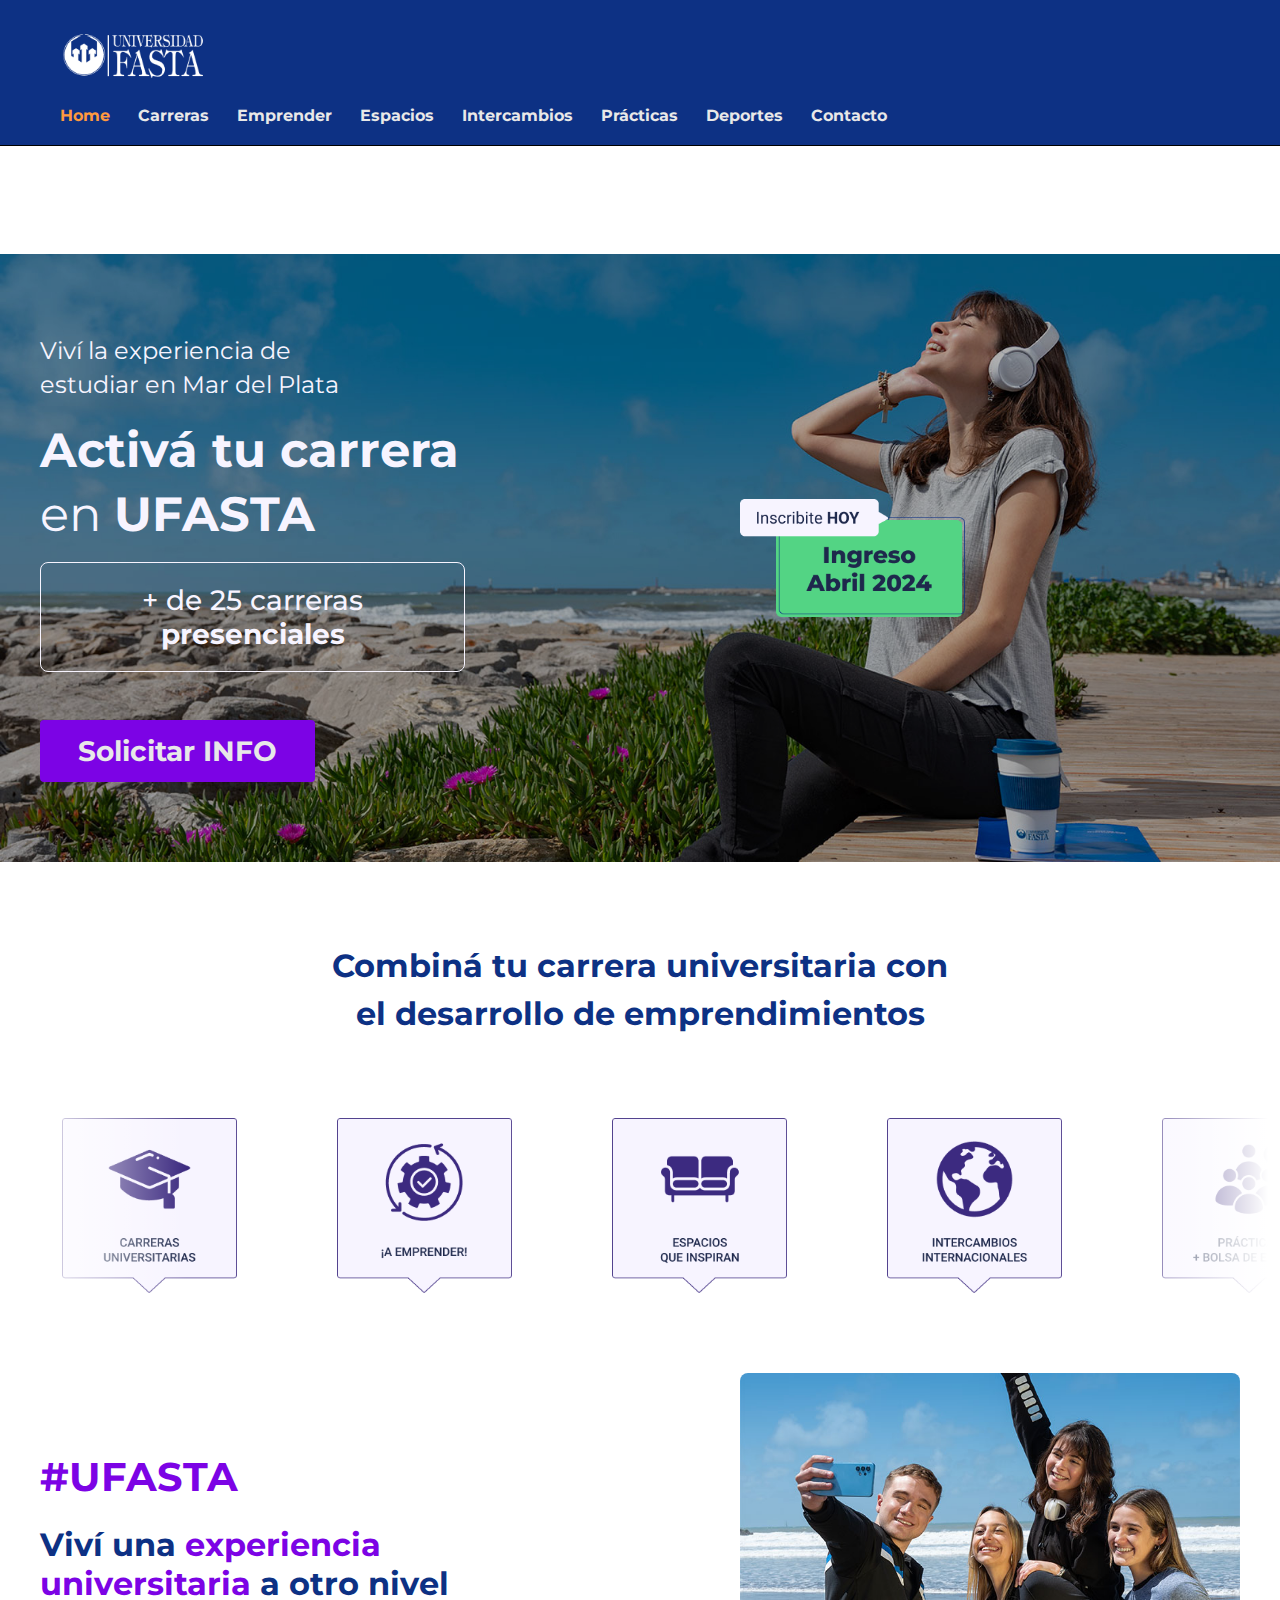
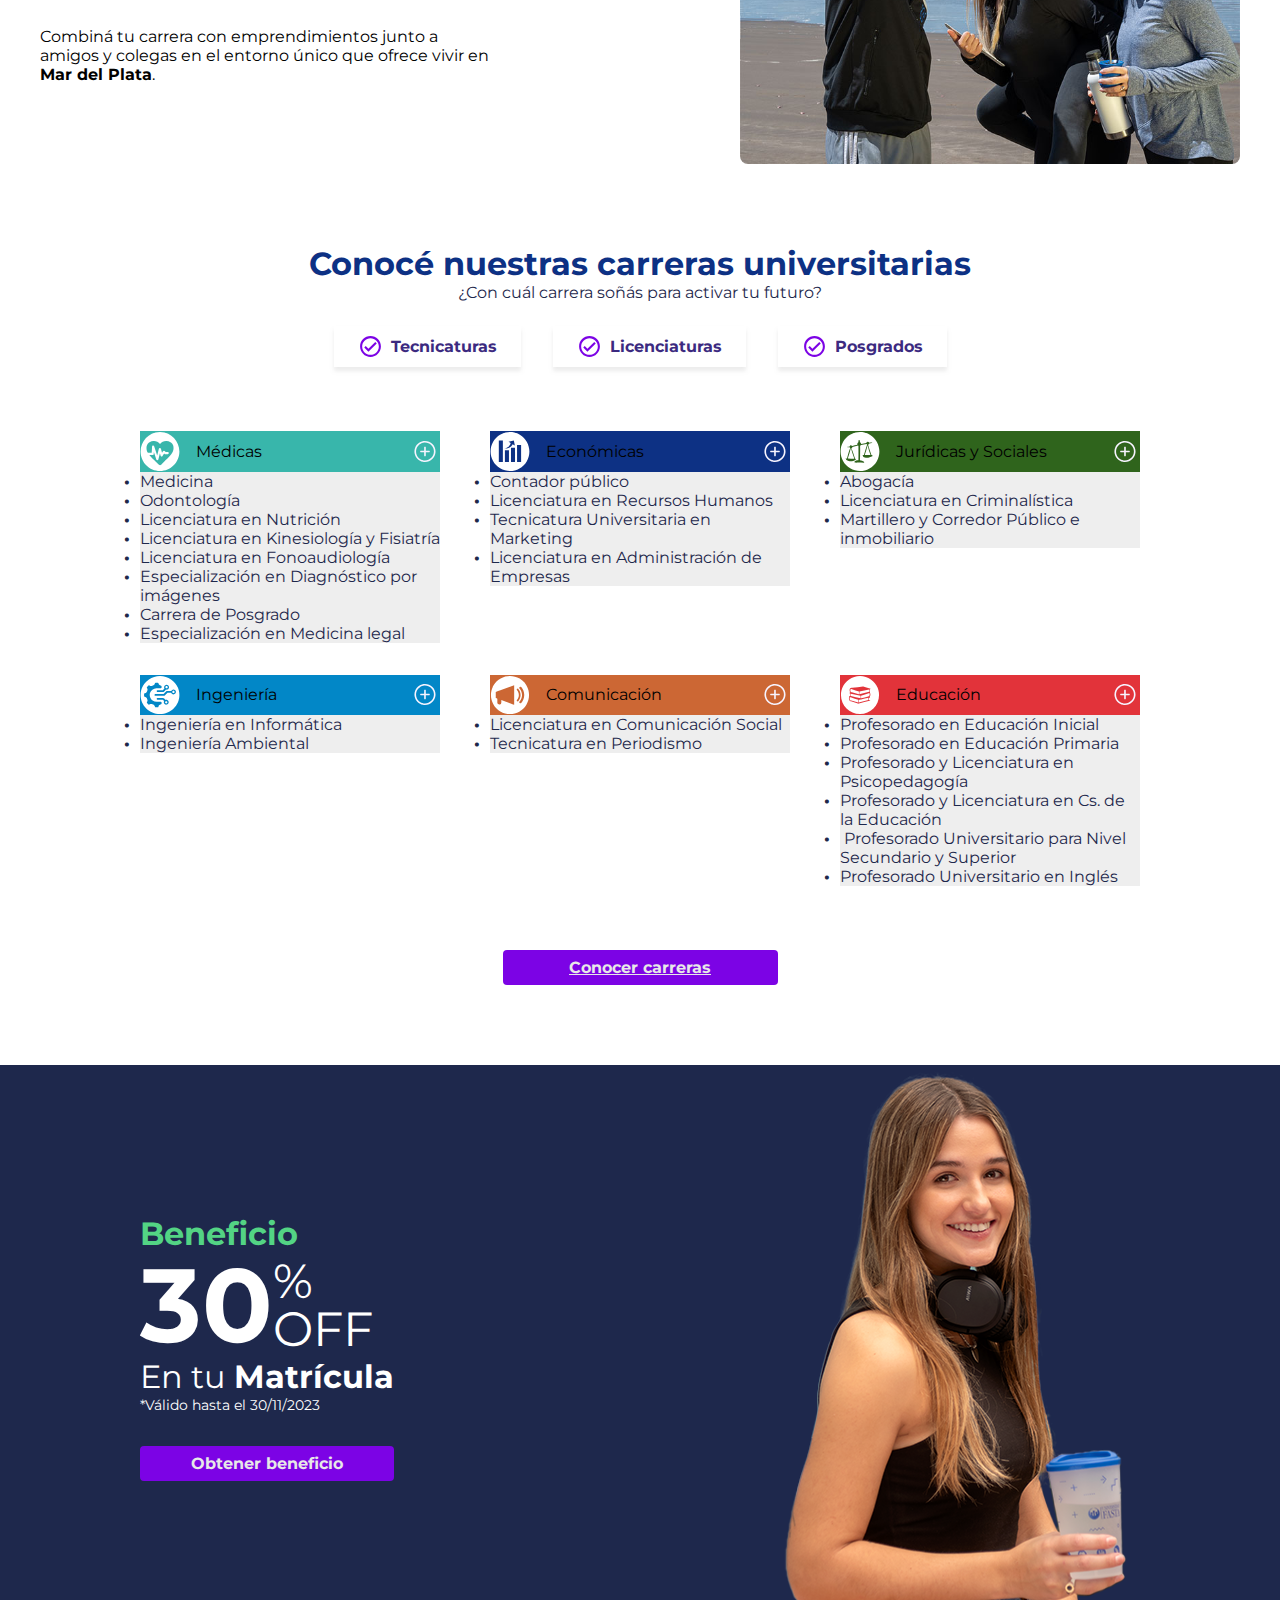
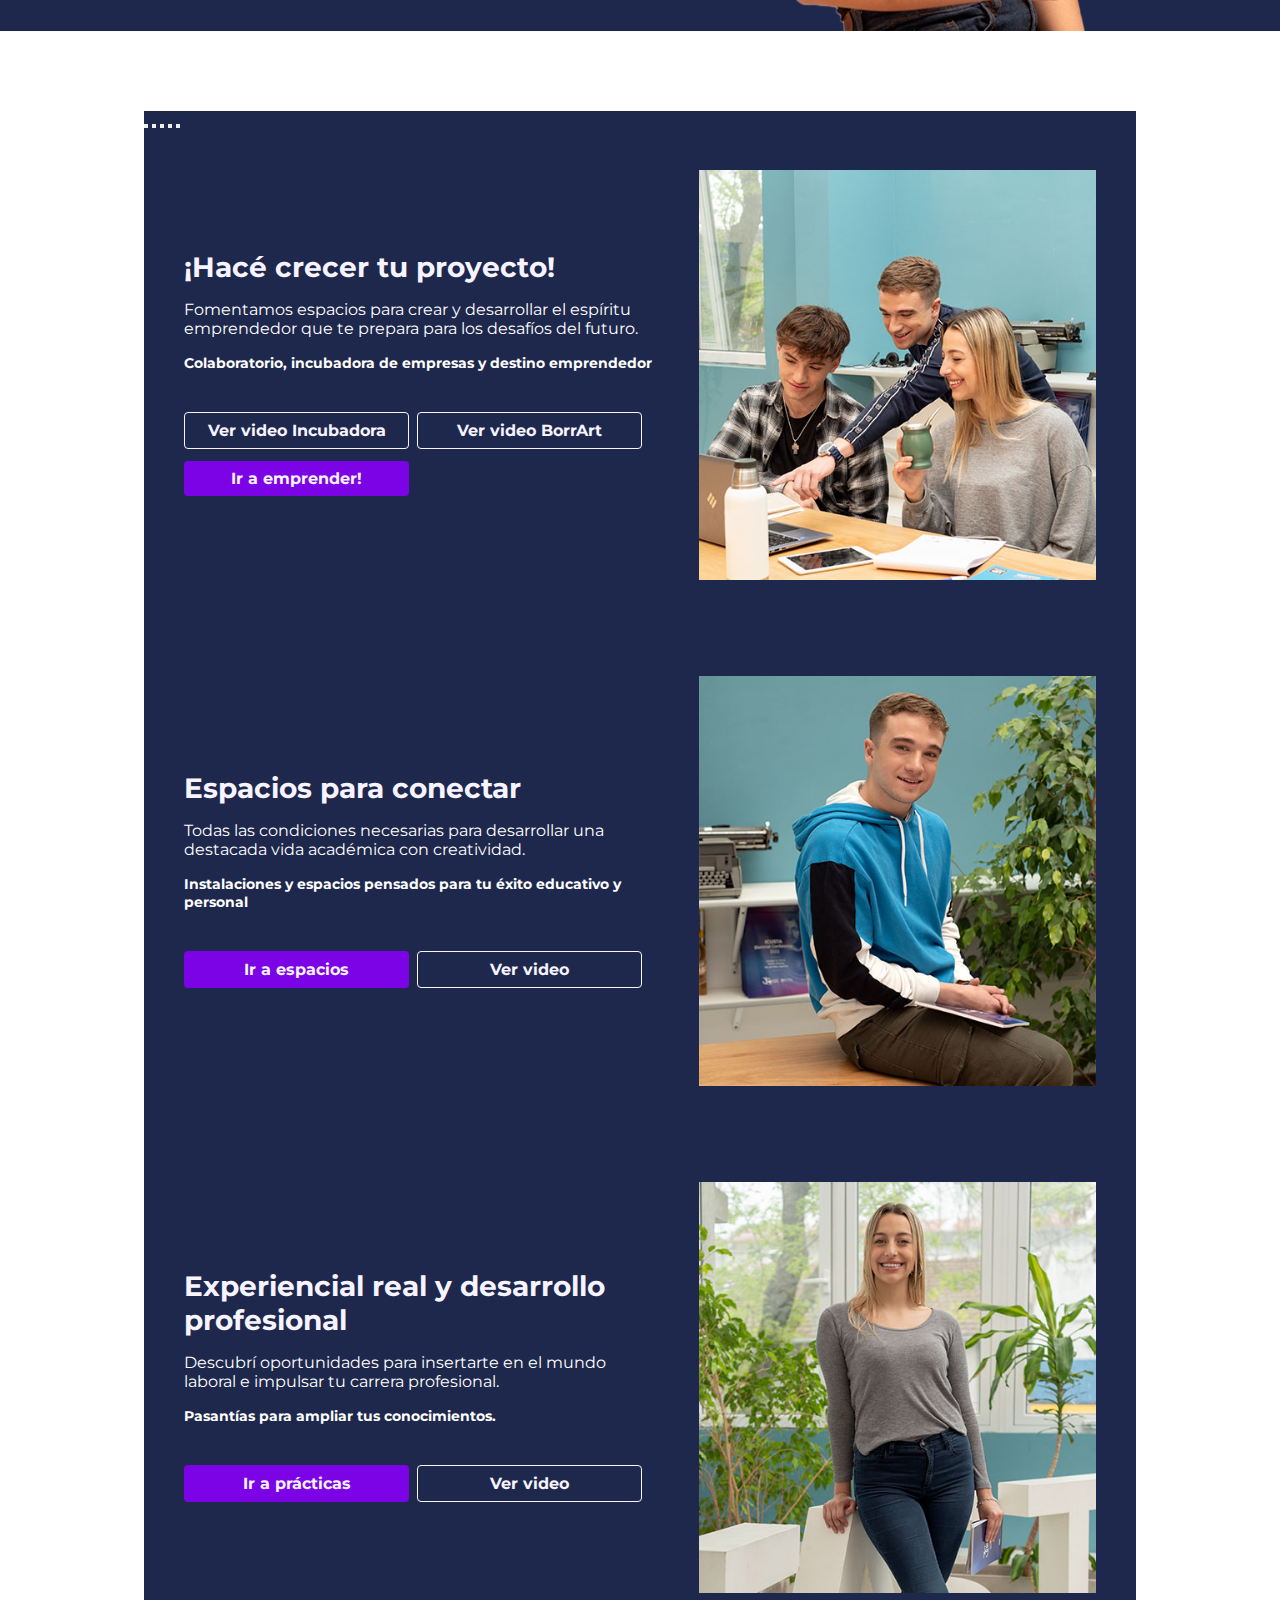
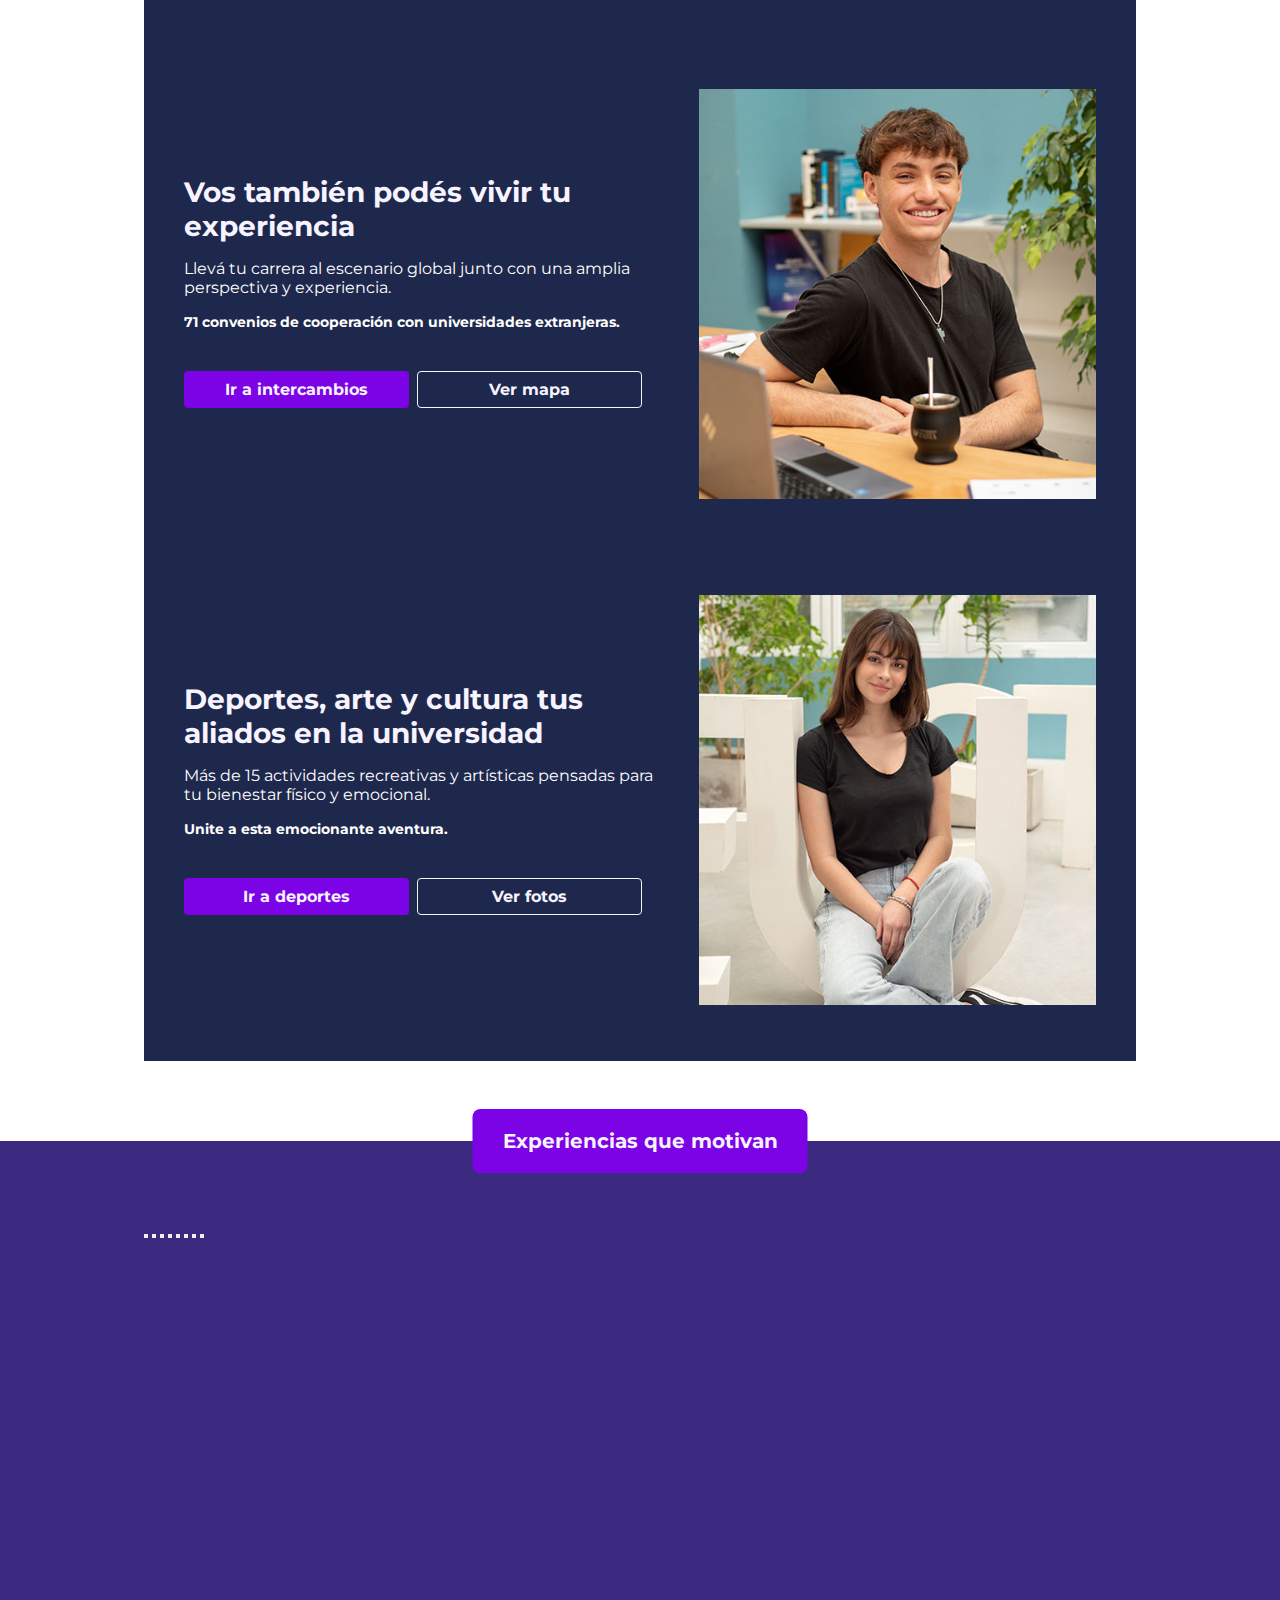
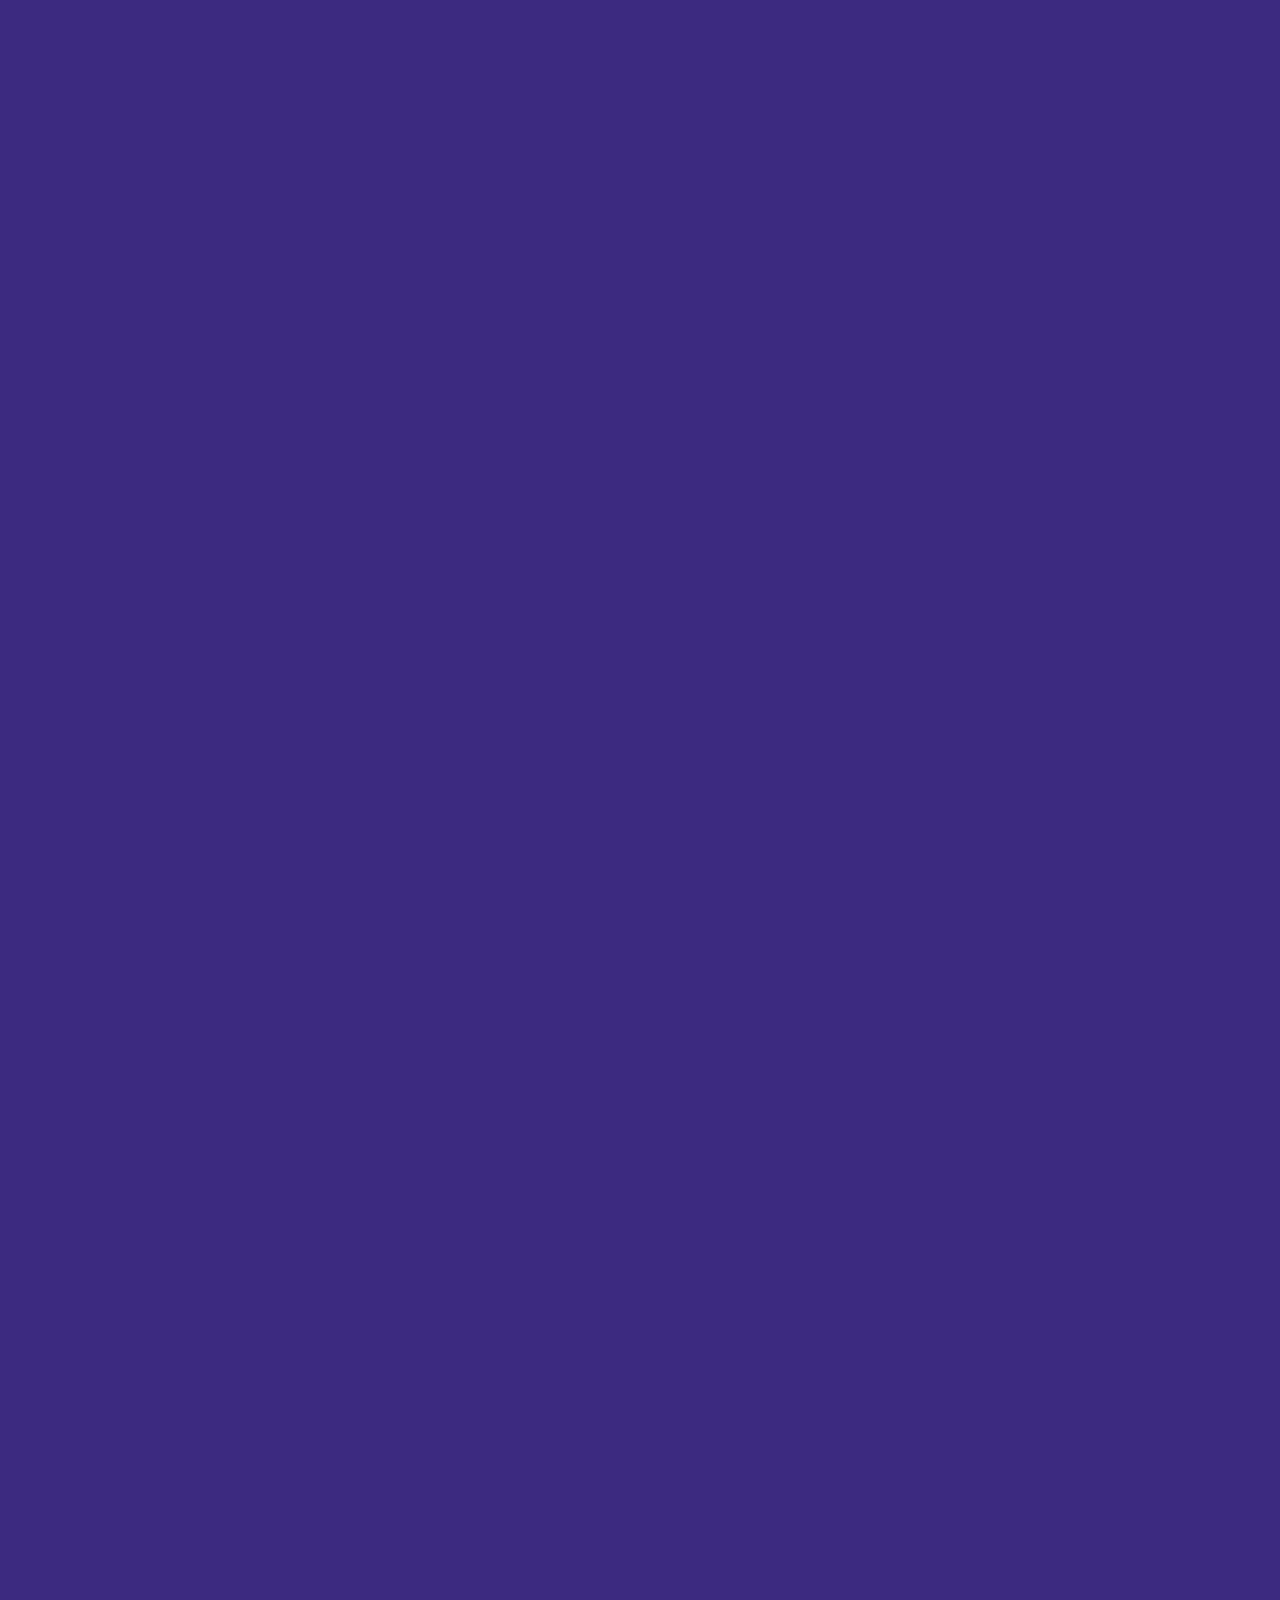
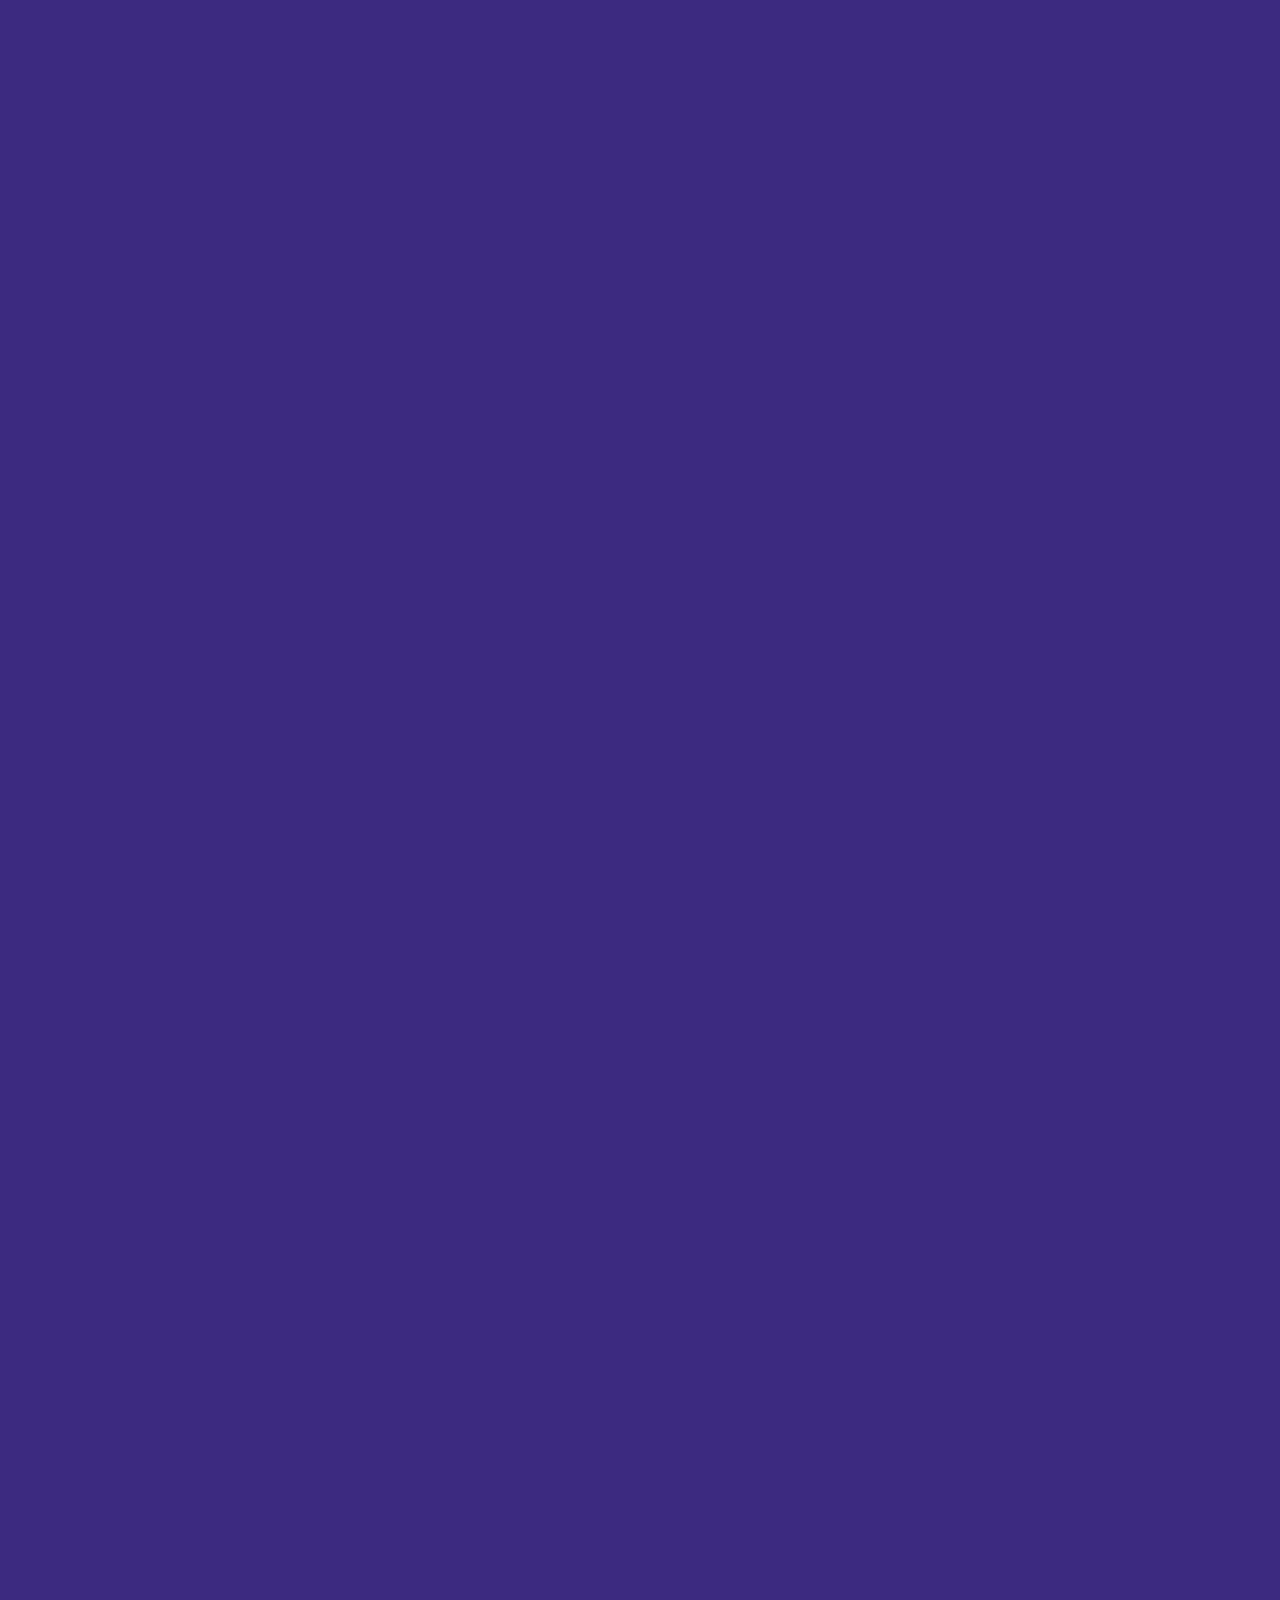
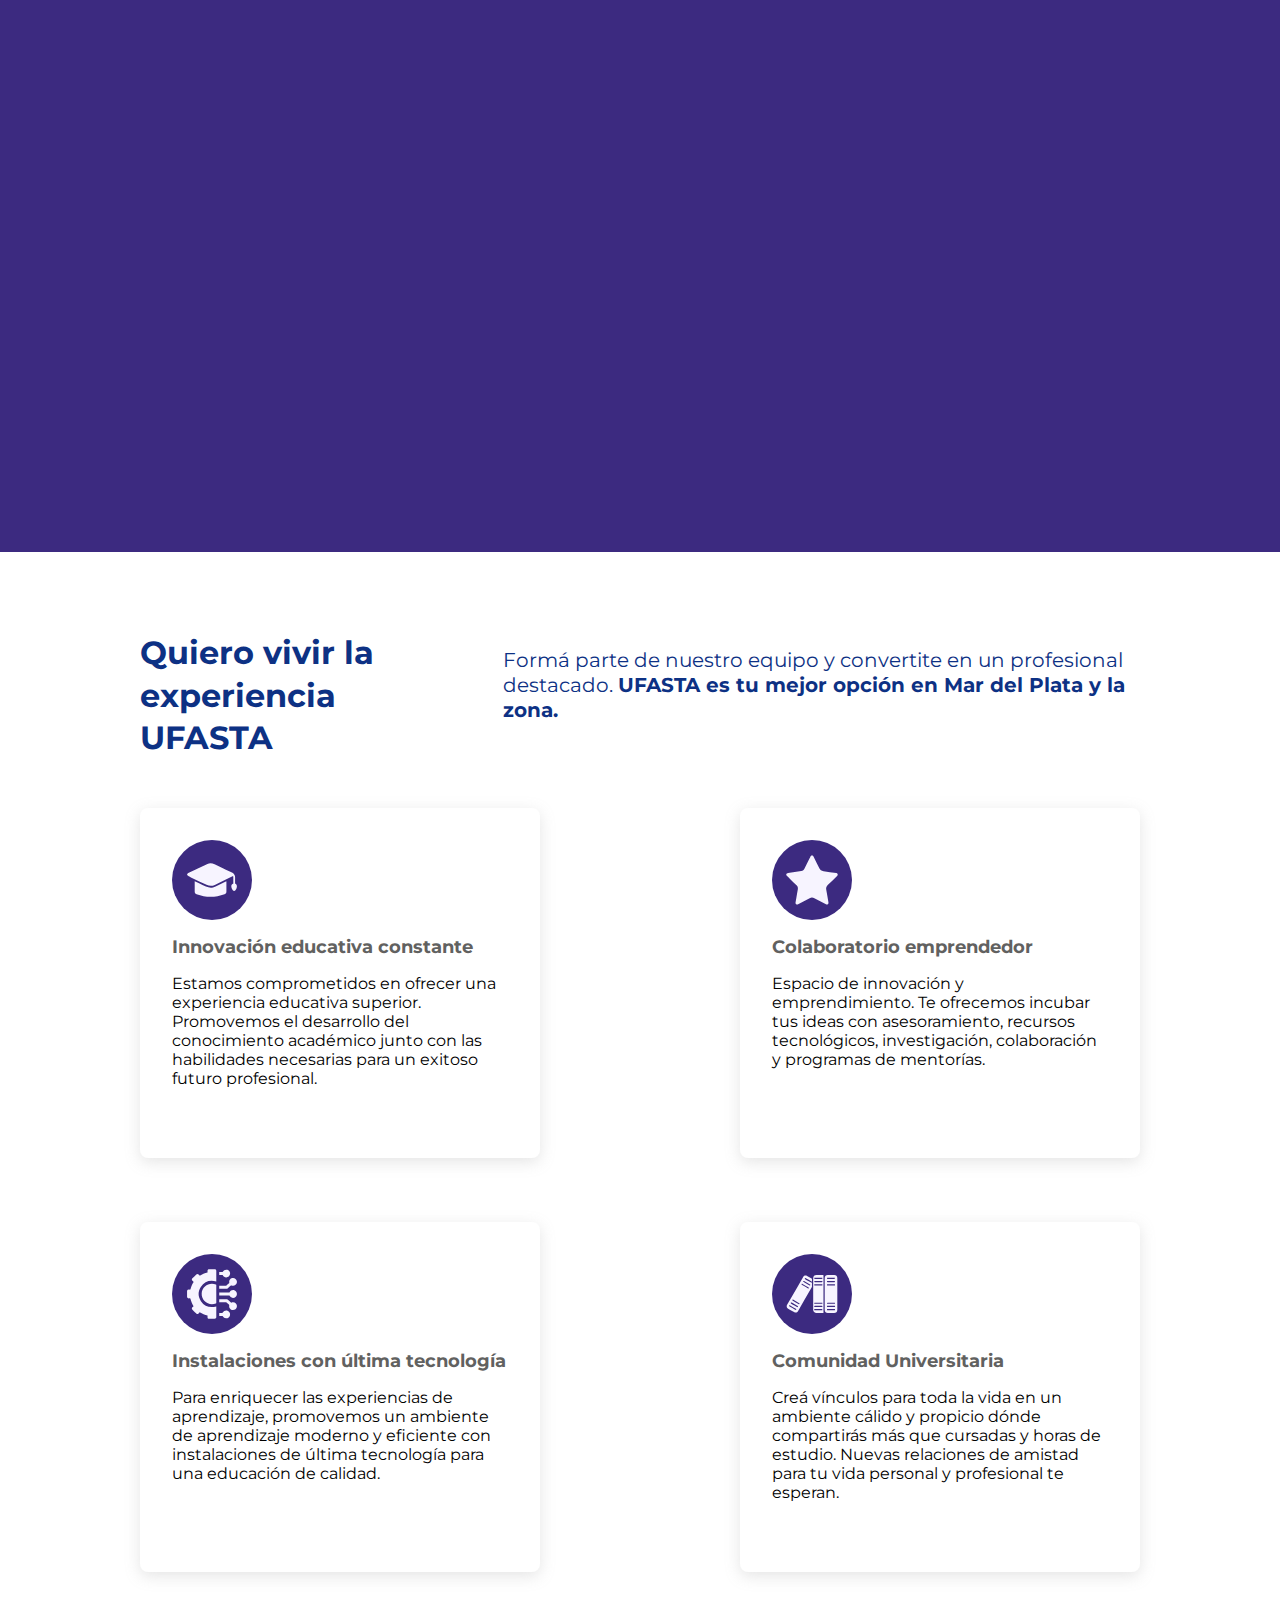
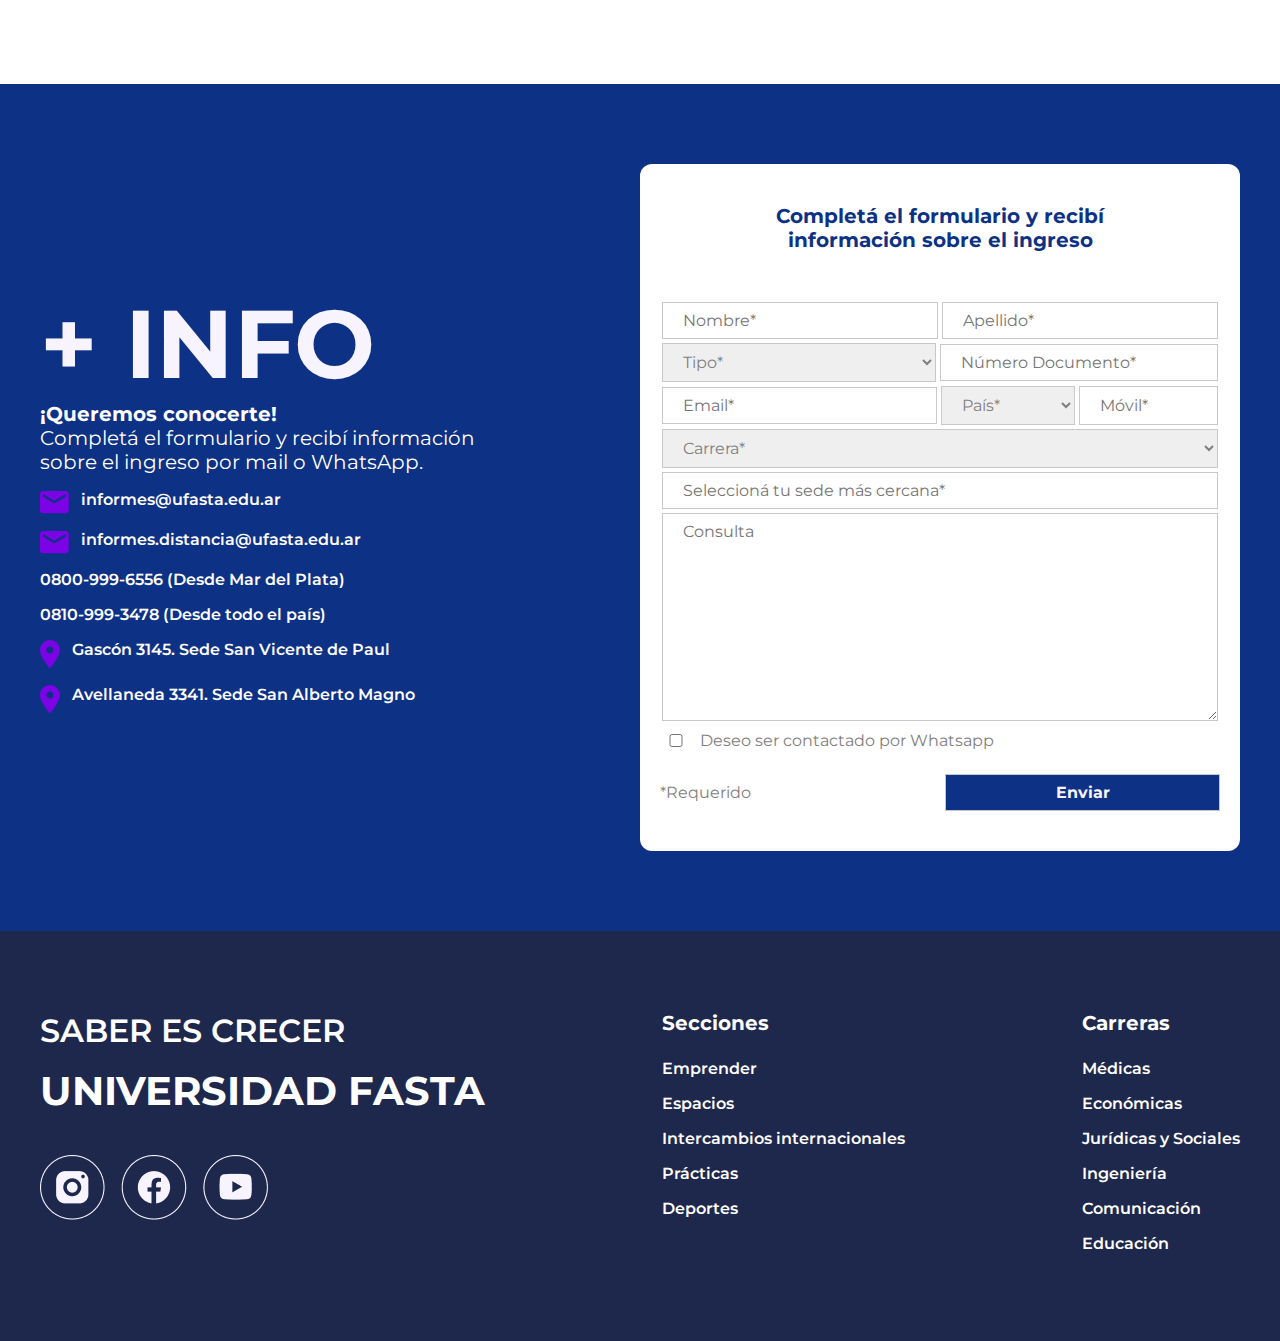
==== index.html @ 9180912d "V1.4 I've finished the first version of the home and emprender pages." ====
<!DOCTYPE html>
<html lang="en">
  <head>
    <meta charset="UTF-8" />
    <meta http-equiv="X-UA-Compatible" content="IE=edge" />
    <meta name="viewport" content="width=device-width, initial-scale=1.0" />
    <title>Universidad FASTA</title>
    <link rel="icon" href="./media/favicon-32x32.png" />
    <link
      href="https://cdn.jsdelivr.net/npm/bootstrap@5.3.0-alpha3/dist/css/bootstrap.min.css"
      rel="stylesheet"
      integrity="sha384-KK94CHFLLe+nY2dmCWGMq91rCGa5gtU4mk92HdvYe+M/SXH301p5ILy+dN9+nJOZ"
      crossorigin="anonymous"
    />
    <script
      src="https://cdn.jsdelivr.net/npm/bootstrap@5.3.0-alpha3/dist/js/bootstrap.bundle.min.js"
      integrity="sha384-ENjdO4Dr2bkBIFxQpeoTz1HIcje39Wm4jDKdf19U8gI4ddQ3GYNS7NTKfAdVQSZe"
      crossorigin="anonymous"
    ></script>
    <link rel="stylesheet" type="text/css" href="css/styles.css" />
  </head>
  <body id="index">
    <header class="header">
      <nav class="navbar navbar-expand-xl fixed-top">
        <div class="container-fluid">
          <a href="#">
            <img
              src="./media/banner_01.png"
              class="nav-banner"
              alt="Logo de Universidad FASTA"
            />
          </a>
          <button
            class="navbar-toggler"
            type="button"
            data-bs-toggle="collapse"
            data-bs-target="#navbarNavAltMarkup"
            aria-controls="navbarNavAltMarkup"
            aria-expanded="false"
            aria-label="Toggle navigation"
          >
            <span class="navbar-toggler-icon"></span>
          </button>
          <div class="collapse navbar-collapse" id="navbarNavAltMarkup">
            <div class="navbar-nav">
              <a class="nav-link active" href="#">Home</a>
              <a
                class="nav-link"
                href="https://www.ufasta.edu.ar/ingreso/carreras/"
                target="_blank"
                >Carreras</a
              >
              <a class="nav-link" href="emprender.html">Emprender</a>
              <a class="nav-link" href="#">Espacios</a>
              <a class="nav-link" href="#">Intercambios</a>
              <a class="nav-link" href="#">Prácticas</a>
              <a class="nav-link" href="#">Deportes</a>
              <a class="nav-link" href="#index-form">Contacto</a>
            </div>
          </div>
        </div>
      </nav>
    </header>
    <div class="index">
      <section class="index__hero">
        <div class="hero__wrapper">
          <div class="hero__content-info">
            <p>Viví la experiencia de estudiar en Mar del Plata</p>
            <h1>
              <span>Activá tu carrera</span> <br />
              en <span>UFASTA</span>
            </h1>
            <div>
              <p>+ de 25 carreras <span>presenciales</span></p>
            </div>
            <a href="#index-form" class="button-primary">Solicitar INFO</a>
          </div>
          <div class="hero__content-image">
            <img src="media/hero-image.png" alt="" />
          </div>
        </div>
      </section>
      <section class="index__M1">
        <div class="M1__content-header">
          <h2>
            Combiná tu carrera universitaria con el desarrollo de
            emprendimientos
          </h2>
        </div>
        <div class="M1__content-main">
          <div class="slider">
            <div class="slide-track">
              <div class="slide">
                <img src="./media/autoplay_01.png" alt="" />
              </div>
              <div class="slide">
                <img src="./media/autoplay_02.png" alt="" />
              </div>
              <div class="slide">
                <img src="./media/autoplay_03.png" alt="" />
              </div>
              <div class="slide">
                <img src="./media/autoplay_04.png" alt="" />
              </div>
              <div class="slide">
                <img src="./media/autoplay_05.png" alt="" />
              </div>
              <div class="slide">
                <img src="./media/autoplay_06.png" alt="" />
              </div>
              <div class="slide">
                <img src="./media/autoplay_01.png" alt="" />
              </div>
              <div class="slide">
                <img src="./media/autoplay_02.png" alt="" />
              </div>
              <div class="slide">
                <img src="./media/autoplay_03.png" alt="" />
              </div>
              <div class="slide">
                <img src="./media/autoplay_04.png" alt="" />
              </div>
              <div class="slide">
                <img src="./media/autoplay_05.png" alt="" />
              </div>
              <div class="slide">
                <img src="./media/autoplay_06.png" alt="" />
              </div>
            </div>
          </div>
        </div>
      </section>
      <section class="index__M2">
        <div class="M2__wrapper">
          <div class="M2__content-text">
            <p>#UFASTA</p>
            <h2>
              Viví una <span>experiencia universitaria</span> a otro nivel
            </h2>
            <p>
              Combiná tu carrera con emprendimientos junto a amigos y colegas en
              el entorno único que ofrece vivir en <span>Mar del Plata</span>.
            </p>
          </div>
          <div class="M2__content-image">
            <img src="./media/people_01.jpg" alt="" />
          </div>
        </div>
      </section>
      <section class="index__M3">
        <div class="M3__content-header">
          <h2>Conocé nuestras carreras universitarias</h2>
          <p>¿Con cuál carrera soñás para activar tu futuro?</p>
          <div class="M3__header-block">
            <div>
              <img src="./media/check.svg" alt="" /><span>Tecnicaturas</span>
            </div>
            <div>
              <img src="./media/check.svg" alt="" /><span>Licenciaturas</span>
            </div>
            <div>
              <img src="./media/check.svg" alt="" /><span>Posgrados</span>
            </div>
          </div>
        </div>
        <div class="M3__content-cards">
          <div class="M3__cards-card">
            <button
              class="btn btn-primary collapsed"
              type="button"
              data-bs-toggle="collapse"
              data-bs-target="#collapse__01"
              aria-expanded="false"
              aria-controls="collapse__01"
            >
              <img src="./media/logo-medicine.svg" alt="" />
              <span>Médicas</span>
              <div class="M3__card-expand"></div>
            </button>
            <div class="collapse" id="collapse__01">
              <div class="card card-body">
                <ul>
                  <li>Medicina</li>
                  <li>Odontología</li>
                  <li>Licenciatura en Nutrición</li>
                  <li>Licenciatura en Kinesiología y Fisiatría</li>
                  <li>Licenciatura en Fonoaudiología</li>
                  <li>Especialización en Diagnóstico por imágenes</li>
                  <li>Carrera de Posgrado</li>
                  <li>Especialización en Medicina legal</li>
                </ul>
              </div>
            </div>
          </div>
          <div class="M3__cards-card">
            <button
              class="btn btn-primary collapsed"
              type="button"
              data-bs-toggle="collapse"
              data-bs-target="#collapse__02"
              aria-expanded="false"
              aria-controls="collapse__02"
            >
              <img src="./media/logo-economics.svg" alt="" />
              <span>Económicas</span>
              <div class="M3__card-expand"></div>
            </button>
            <div class="collapse" id="collapse__02">
              <div class="card card-body">
                <ul>
                  <li>Contador público</li>
                  <li>Licenciatura en Recursos Humanos</li>
                  <li>Tecnicatura Universitaria en Marketing</li>
                  <li>Licenciatura en Administración de Empresas</li>
                </ul>
              </div>
            </div>
          </div>
          <div class="M3__cards-card">
            <button
              class="btn btn-primary collapsed"
              type="button"
              data-bs-toggle="collapse"
              data-bs-target="#collapse__03"
              aria-expanded="false"
              aria-controls="collapse__03"
            >
              <img src="./media/logo-law.svg" alt="" />
              <span>Jurídicas y Sociales</span>
              <div class="M3__card-expand"></div>
            </button>
            <div class="collapse" id="collapse__03">
              <div class="card card-body">
                <ul>
                  <li>Abogacía</li>
                  <li>Licenciatura en Criminalística</li>
                  <li>Martillero y Corredor Público e inmobiliario</li>
                </ul>
              </div>
            </div>
          </div>
          <div class="M3__cards-card">
            <button
              class="btn btn-primary collapsed"
              type="button"
              data-bs-toggle="collapse"
              data-bs-target="#collapse__04"
              aria-expanded="false"
              aria-controls="collapse__04"
            >
              <img src="./media/logo-engineering.svg" alt="" />
              <span>Ingeniería</span>
              <div class="M3__card-expand"></div>
            </button>
            <div class="collapse" id="collapse__04">
              <div class="card card-body">
                <ul>
                  <li>Ingeniería en Informática</li>
                  <li>Ingeniería Ambiental</li>
                </ul>
              </div>
            </div>
          </div>
          <div class="M3__cards-card">
            <button
              class="btn btn-primary collapsed"
              type="button"
              data-bs-toggle="collapse"
              data-bs-target="#collapse__05"
              aria-expanded="false"
              aria-controls="collapse__05"
            >
              <img src="./media/logo-communications.svg" alt="" />
              <span>Comunicación</span>
              <div class="M3__card-expand"></div>
            </button>
            <div class="collapse" id="collapse__05">
              <div class="card card-body">
                <ul>
                  <li>Licenciatura en Comunicación Social</li>
                  <li>Tecnicatura en Periodismo</li>
                </ul>
              </div>
            </div>
          </div>
          <div class="M3__cards-card">
            <button
              class="btn btn-primary collapsed"
              type="button"
              data-bs-toggle="collapse"
              data-bs-target="#collapse__06"
              aria-expanded="false"
              aria-controls="collapse__06"
            >
              <img src="./media/logo-education.svg" alt="" />
              <span>Educación</span>
              <div class="M3__card-expand"></div>
            </button>
            <div class="collapse" id="collapse__06">
              <div class="card card-body">
                <ul>
                  <li>Profesorado en Educación Inicial</li>
                  <li>Profesorado en Educación Primaria</li>
                  <li>Profesorado y Licenciatura en Psicopedagogía</li>
                  <li>Profesorado y Licenciatura en Cs. de la Educación</li>
                  <li>
                    Profesorado Universitario para Nivel Secundario y Superior
                  </li>
                  <li>Profesorado Universitario en Inglés</li>
                </ul>
              </div>
            </div>
          </div>
        </div>
        <div class="M3__content-button">
          <a
            href="https://www.ufasta.edu.ar/ingreso/carreras/"
            target="_blank"
            class="button-primary"
            >Conocer carreras</a
          >
        </div>
      </section>
      <section class="index__M4">
        <div class="M4__wrapper">
          <div class="M4__content-info">
            <p>Beneficio</p>
            <div>
              <div class="discount-value">30</div>
              <div class="discount-percentage">
                <span>%</span>
                <span>OFF</span>
              </div>
            </div>
            <p>En tu <span>Matrícula</span></p>
            <p>*Válido hasta el 30/11/2023</p>
            <a href="#" class="button-primary">Obtener beneficio</a>
          </div>
          <div class="M4__content-image">
            <img src="media/girl_01.png" alt="" />
          </div>
        </div>
      </section>
      <section class="index__M5">
        <div id="carousel_01" class="carousel slide" data-bs-ride="carousel">
          <div class="carousel-indicators">
            <button
              type="button"
              data-bs-target="#carousel_01"
              data-bs-slide-to="0"
              class="active"
              aria-current="true"
              aria-label="Slide 1"
            ></button>
            <button
              type="button"
              data-bs-target="#carousel_01"
              data-bs-slide-to="1"
              aria-label="Slide 2"
            ></button>
            <button
              type="button"
              data-bs-target="#carousel_01"
              data-bs-slide-to="2"
              aria-label="Slide 3"
            ></button>
            <button
              type="button"
              data-bs-target="#carousel_01"
              data-bs-slide-to="3"
              aria-label="Slide 4"
            ></button>
            <button
              type="button"
              data-bs-target="#carousel_01"
              data-bs-slide-to="4"
              aria-label="Slide 5"
            ></button>
          </div>
          <div class="carousel-inner">
            <div class="carousel-item active">
              <div class="carousel-item__wrapper">
                <div class="carousel-item__text">
                  <h2>¡Hacé crecer tu proyecto!</h2>
                  <p>
                    Fomentamos espacios para crear y desarrollar el espíritu
                    emprendedor que te prepara para los desafíos del futuro.
                  </p>
                  <p>
                    Colaboratorio, incubadora de empresas y destino emprendedor
                  </p>
                  <div>
                    <a
                      href="https://www.youtube.com/watch?v=xgODNx_kPME&t=1s"
                      target="_blank"
                      >Ver video Incubadora</a
                    >
                    <a
                      href="https://www.youtube.com/watch?v=ErNkfobp8s8"
                      target="_blank"
                      >Ver video BorrArt</a
                    >
                    <a href="./emprender.html" class="button-primary"
                      >Ir a emprender!</a
                    >
                  </div>
                </div>
                <div class="carousel-item__image">
                  <img src="./media/carousel_01_01.jpg" alt="" />
                </div>
              </div>
            </div>
            <div class="carousel-item">
              <div class="carousel-item__wrapper">
                <div class="carousel-item__text">
                  <h2>Espacios para conectar</h2>
                  <p>
                    Todas las condiciones necesarias para desarrollar una
                    destacada vida académica con creatividad.
                  </p>
                  <p>
                    Instalaciones y espacios pensados para tu éxito educativo y
                    personal
                  </p>
                  <div>
                    <a href="" class="button-primary">Ir a espacios</a>
                    <a href="">Ver video</a>
                  </div>
                </div>
                <div class="carousel-item__image">
                  <img src="./media/carousel_01_02.jpg" alt="" />
                </div>
              </div>
            </div>
            <div class="carousel-item">
              <div class="carousel-item__wrapper">
                <div class="carousel-item__text">
                  <h2>Experiencial real y desarrollo profesional</h2>
                  <p>
                    Descubrí oportunidades para insertarte en el mundo laboral e
                    impulsar tu carrera profesional.
                  </p>
                  <p>Pasantías para ampliar tus conocimientos.</p>
                  <div>
                    <a href="" class="button-primary">Ir a prácticas</a>
                    <a href="">Ver video</a>
                  </div>
                </div>
                <div class="carousel-item__image">
                  <img src="./media/carousel_01_03.jpg" alt="" />
                </div>
              </div>
            </div>
            <div class="carousel-item">
              <div class="carousel-item__wrapper">
                <div class="carousel-item__text">
                  <h2>Vos también podés vivir tu experiencia</h2>
                  <p>
                    Llevá tu carrera al escenario global junto con una amplia
                    perspectiva y experiencia.
                  </p>
                  <p>
                    71 convenios de cooperación con universidades extranjeras.
                  </p>
                  <div>
                    <a href="" class="button-primary">Ir a intercambios</a>
                    <a href="">Ver mapa</a>
                  </div>
                </div>
                <div class="carousel-item__image">
                  <img src="./media/carousel_01_04.jpg" alt="" />
                </div>
              </div>
            </div>
            <div class="carousel-item">
              <div class="carousel-item__wrapper">
                <div class="carousel-item__text">
                  <h2>
                    Deportes, arte y cultura tus aliados en la universidad
                  </h2>
                  <p>
                    Más de 15 actividades recreativas y artísticas pensadas para
                    tu bienestar físico y emocional.
                  </p>
                  <p>Unite a esta emocionante aventura.</p>
                  <div>
                    <a href="" class="button-primary">Ir a deportes</a>
                    <a href="">Ver fotos</a>
                  </div>
                </div>
                <div class="carousel-item__image">
                  <img src="./media/carousel_01_05.jpg" alt="" />
                </div>
              </div>
            </div>
          </div>
        </div>
      </section>
      <section class="index__M6">
        <div class="M6__content-header">Experiencias que motivan</div>
        <div id="carousel_02" class="carousel slide">
          <div class="carousel-indicators">
            <button
              type="button"
              data-bs-target="#carousel_02"
              data-bs-slide-to="0"
              class="active"
              aria-current="true"
              aria-label="Slide 1"
            ></button>
            <button
              type="button"
              data-bs-target="#carousel_02"
              data-bs-slide-to="1"
              aria-label="Slide 2"
            ></button>
            <button
              type="button"
              data-bs-target="#carousel_02"
              data-bs-slide-to="2"
              aria-label="Slide 3"
            ></button>
            <button
              type="button"
              data-bs-target="#carousel_02"
              data-bs-slide-to="3"
              aria-label="Slide 4"
            ></button>
            <button
              type="button"
              data-bs-target="#carousel_02"
              data-bs-slide-to="4"
              aria-label="Slide 5"
            ></button>
            <button
              type="button"
              data-bs-target="#carousel_02"
              data-bs-slide-to="5"
              aria-label="Slide 6"
            ></button>
            <button
              type="button"
              data-bs-target="#carousel_02"
              data-bs-slide-to="6"
              aria-label="Slide 7"
            ></button>
            <button
              type="button"
              data-bs-target="#carousel_02"
              data-bs-slide-to="7"
              aria-label="Slide 8"
            ></button>
          </div>
          <div class="carousel-inner">
            <div class="carousel-item active">
              <div class="carousel-item__wrapper">
                <iframe
                  width="560"
                  height="315"
                  src="https://www.youtube.com/embed/Aaapc3NBsyE?si=nuIVELjInbUjMp_8"
                  title="YouTube video player"
                  frameborder="0"
                  allow="accelerometer; autoplay; clipboard-write; encrypted-media; gyroscope; picture-in-picture; web-share"
                  allowfullscreen
                ></iframe>
              </div>
            </div>
            <div class="carousel-item">
              <div class="carousel-item__wrapper">
                <iframe
                  width="560"
                  height="315"
                  src="https://www.youtube.com/embed/xgODNx_kPME?si=xGg6SBKzTjxfVJVU"
                  title="YouTube video player"
                  frameborder="0"
                  allow="accelerometer; autoplay; clipboard-write; encrypted-media; gyroscope; picture-in-picture; web-share"
                  allowfullscreen
                ></iframe>
              </div>
            </div>
            <div class="carousel-item">
              <div class="carousel-item__wrapper">
                <iframe
                  width="560"
                  height="315"
                  src="https://www.youtube.com/embed/zws_RrHHGVs?si=WjaG30O6J0YqotYe"
                  title="YouTube video player"
                  frameborder="0"
                  allow="accelerometer; autoplay; clipboard-write; encrypted-media; gyroscope; picture-in-picture; web-share"
                  allowfullscreen
                ></iframe>
              </div>
            </div>
            <div class="carousel-item">
              <div class="carousel-item__wrapper">
                <iframe
                  width="560"
                  height="315"
                  src="https://www.youtube.com/embed/xNSegIaMh5A?si=q8B0QZeuCmWJarlp"
                  title="YouTube video player"
                  frameborder="0"
                  allow="accelerometer; autoplay; clipboard-write; encrypted-media; gyroscope; picture-in-picture; web-share"
                  allowfullscreen
                ></iframe>
              </div>
            </div>
            <div class="carousel-item">
              <div class="carousel-item__wrapper">
                <iframe
                  width="560"
                  height="315"
                  src="https://www.youtube.com/embed/ErNkfobp8s8?si=l2yagb3wvBchYOs_"
                  title="YouTube video player"
                  frameborder="0"
                  allow="accelerometer; autoplay; clipboard-write; encrypted-media; gyroscope; picture-in-picture; web-share"
                  allowfullscreen
                ></iframe>
              </div>
            </div>
            <div class="carousel-item">
              <div class="carousel-item__wrapper">
                <iframe
                  width="560"
                  height="315"
                  src="https://www.youtube.com/embed/4N1FotQsqQc?si=mjQBkUvk4EaswwkZ"
                  title="YouTube video player"
                  frameborder="0"
                  allow="accelerometer; autoplay; clipboard-write; encrypted-media; gyroscope; picture-in-picture; web-share"
                  allowfullscreen
                ></iframe>
              </div>
            </div>
            <div class="carousel-item">
              <div class="carousel-item__wrapper">
                <iframe
                  width="560"
                  height="315"
                  src="https://www.youtube.com/embed/Cb3XpCd2Jkc?si=kAne-dz_zqxjrLT_"
                  title="YouTube video player"
                  frameborder="0"
                  allow="accelerometer; autoplay; clipboard-write; encrypted-media; gyroscope; picture-in-picture; web-share"
                  allowfullscreen
                ></iframe>
              </div>
            </div>
            <div class="carousel-item">
              <div class="carousel-item__wrapper">
                <iframe
                  width="560"
                  height="315"
                  src="https://www.youtube.com/embed/9pk6x4eF_TU?si=VCGg3ihxQKC2dSPx"
                  title="YouTube video player"
                  frameborder="0"
                  allow="accelerometer; autoplay; clipboard-write; encrypted-media; gyroscope; picture-in-picture; web-share"
                  allowfullscreen
                ></iframe>
              </div>
            </div>
          </div>
        </div>
      </section>
      <section class="index__M7">
        <div class="M7__wrapper">
          <div class="M7__content-header">
            <h2>Quiero vivir la experiencia UFASTA</h2>
            <p>
              Formá parte de nuestro equipo y convertite en un profesional
              destacado.
              <span>UFASTA es tu mejor opción en Mar del Plata y la zona.</span>
            </p>
          </div>
          <div class="M7__content-cards">
            <div class="M7__cards-card">
              <img src="./media/hat-purple.svg" alt="" />
              <h3>Innovación educativa constante</h3>
              <p>
                Estamos comprometidos en ofrecer una experiencia educativa
                superior. Promovemos el desarrollo del conocimiento académico
                junto con las habilidades necesarias para un exitoso futuro
                profesional.
              </p>
            </div>
            <div class="M7__cards-card">
              <img src="./media/star-purple-01.svg" alt="" />
              <h3>Colaboratorio emprendedor</h3>
              <p>
                Espacio de innovación y emprendimiento. Te ofrecemos incubar tus
                ideas con asesoramiento, recursos tecnológicos, investigación,
                colaboración y programas de mentorías.
              </p>
            </div>
            <div class="M7__cards-card">
              <img src="./media/tech-purple.svg" alt="" />
              <h3>Instalaciones con última tecnología</h3>
              <p>
                Para enriquecer las experiencias de aprendizaje, promovemos un
                ambiente de aprendizaje moderno y eficiente con instalaciones de
                última tecnología para una educación de calidad.
              </p>
            </div>
            <div class="M7__cards-card">
              <img src="./media/books-purple.svg" alt="" />
              <h3>Comunidad Universitaria</h3>
              <p>
                Creá vínculos para toda la vida en un ambiente cálido y propicio
                dónde compartirás más que cursadas y horas de estudio. Nuevas
                relaciones de amistad para tu vida personal y profesional te
                esperan.
              </p>
            </div>
          </div>
        </div>
      </section>
      <section id="index-form" class="website__form">
        <div class="form__wrapper">
          <div class="form__content-text">
            <p>+ INFO</p>
            <p>¡Queremos conocerte!</p>
            <p>
              Completá el formulario y recibí información sobre el ingreso por
              mail o WhatsApp.
            </p>
            <div class="form__text-full">
              <img src="./media/logo-email.svg" alt="" />
              <p>informes@ufasta.edu.ar</p>
            </div>
            <div class="form__text-full">
              <img src="./media/logo-email.svg" alt="" />
              <p>informes.distancia@ufasta.edu.ar</p>
            </div>
            <div class="form__text-simple">
              <p>0800-999-6556 <span>(Desde Mar del Plata)</span></p>
            </div>
            <div class="form__text-simple">
              <p>0810-999-3478 <span>(Desde todo el país)</span></p>
            </div>
            <div class="form__text-full">
              <img src="./media/logo-location.svg" alt="" />
              <p>Gascón 3145. Sede San Vicente de Paul</p>
            </div>
            <div class="form__text-full">
              <img src="./media/logo-location.svg" alt="" />
              <p>Avellaneda 3341. Sede San Alberto Magno</p>
            </div>
          </div>
          <form action="" class="form__content-main">
            <p>Completá el formulario y recibí información sobre el ingreso</p>
            <div class="form__main-row">
              <input type="text" placeholder="Nombre*" /><input
                type="text"
                placeholder="Apellido*"
              />
            </div>
            <div class="form__main-row">
              <select name="" id="">
                <option value="">Tipo*</option>
              </select>
              <input type="text" placeholder="Número Documento*" />
            </div>
            <div class="form__main-row">
              <input type="email" placeholder="Email*" />
              <div class="form__row-block">
                <select name="" id="">
                  <option value="">País*</option>
                </select>
                <input type="text" placeholder="Móvil*" />
              </div>
            </div>
            <div class="form__main-row">
              <select name="" id="">
                <option value="">Carrera*</option>
              </select>
            </div>
            <div class="form__main-row">
              <input
                type="text"
                placeholder="Seleccioná tu sede más cercana*"
              />
            </div>
            <div class="form__main-row">
              <textarea
                name=""
                id=""
                cols="30"
                rows="10"
                placeholder="Consulta"
              ></textarea>
            </div>
            <div class="form__main-row">
              <label
                ><input type="checkbox" name="" id="" />
                Deseo ser contactado por Whatsapp
              </label>
            </div>
            <div class="form__main-row">
              <p>*Requerido</p>
              <input type="submit" value="Enviar" />
            </div>
          </form>
        </div>
      </section>
    </div>
    <footer>
      <div class="footer__wrapper">
        <div class="footer__header">
          <p>SABER ES CRECER</p>
          <p>UNIVERSIDAD FASTA</p>
          <div>
            <a href=""><img src="./media/logo-instagram.png" alt="" /></a>
            <a href=""><img src="./media/logo-facebook.png" alt="" /></a>
            <a href=""><img src="./media/logo-youtube.png" alt="" /></a>
          </div>
        </div>
        <div class="column">
          <p>Secciones</p>
          <a href="emprender.html">Emprender</a>
          <a href="">Espacios</a>
          <a href="">Intercambios internacionales</a>
          <a href="">Prácticas</a>
          <a href="">Deportes</a>
        </div>
        <div class="column">
          <p>Carreras</p>
          <a href="">Médicas</a>
          <a href="">Económicas</a>
          <a href="">Jurídicas y Sociales</a>
          <a href="">Ingeniería</a>
          <a href="">Comunicación</a>
          <a href="">Educación</a>
        </div>
      </div>
    </footer>
  </body>
</html>
---- css/styles.css ----
@charset "UTF-8";
@import url("https://fonts.googleapis.com/css2?family=Montserrat:wght@300;400;500;600;700&family=Roboto:wght@300;400;500;700;900&display=swap");
.button-primary {
  -webkit-box-align: center;
      -ms-flex-align: center;
          align-items: center;
  background-color: #7c03e5;
  border-radius: 0.25rem;
  color: #e8e8e8;
  display: -webkit-box;
  display: -ms-flexbox;
  display: flex;
  font-family: "Montserrat", sans-serif;
  font-weight: 700;
  -webkit-box-pack: center;
      -ms-flex-pack: center;
          justify-content: center;
  padding: 0.5em 1.25em;
  text-decoration: none;
  width: 100%;
}
.button-primary:hover {
  background-color: #ff9a3e;
  color: #3c2a80;
}

/* Mixin for auto-playing slider */
/* Adjusted value */
@-webkit-keyframes scroll {
  0% {
    -webkit-transform: translateX(0);
            transform: translateX(0);
  }
  100% {
    -webkit-transform: translateX(-1650px);
            transform: translateX(-1650px); /* Adjusted value */
  }
}
@keyframes scroll {
  0% {
    -webkit-transform: translateX(0);
            transform: translateX(0);
  }
  100% {
    -webkit-transform: translateX(-1650px);
            transform: translateX(-1650px); /* Adjusted value */
  }
}
/* General styling */
*,
::after,
::before {
  -webkit-box-sizing: border-box;
          box-sizing: border-box;
  font-family: "Montserrat", sans-serif;
  margin: 0;
  padding: 0;
  scroll-behavior: smooth;
}

body {
  min-height: 100vh;
}

img,
picture,
svg,
video {
  display: block;
  max-width: 100%;
}

/* Aplico font:inherit y margin:0 a estos elementos para asegurarme su reseteo (también por si uso Bootstrap) */
h1,
h2,
h3,
h4,
h5,
h6,
div,
a,
p,
span,
input,
textarea,
button,
select {
  font: inherit;
  margin: 0;
}

.wrapper {
  /* Agrego un wrapper de max-width 1600px para lidiar con el stretching en dispositivos grandes */
  margin: 0 auto;
  max-width: 1600px;
}

.header {
  font-family: "Montserrat", sans-serif;
}
.header nav {
  background-color: #0d3184;
  border-bottom: black 1px solid;
  padding: 1.25rem 1.75rem;
}
@media only screen and (min-width: 400px) {
  .header nav {
    padding: 1.25rem 3rem;
  }
}
.header nav .container-fluid {
  padding: 0;
}
.header nav .container-fluid .nav-banner {
  max-width: 175px;
}
.header nav .container-fluid .navbar-toggler {
  border: 0;
  font-size: 1rem;
}
.header nav .container-fluid .navbar-toggler:focus {
  -webkit-box-shadow: none;
          box-shadow: none;
}
.header nav .container-fluid .navbar-toggler .navbar-toggler-icon {
  background-image: url("./../media/hamburger.svg");
}
.header nav .container-fluid .navbar-collapse {
  padding: 2rem 0 0 0;
}
@media only screen and (min-width: 1200px) {
  .header nav .container-fluid .navbar-collapse {
    -webkit-box-pack: end;
        -ms-flex-pack: end;
            justify-content: flex-end;
    padding: 0;
  }
}
.header nav .container-fluid .navbar-collapse .navbar-nav {
  -webkit-box-align: center;
      -ms-flex-align: center;
          align-items: center;
}
.header nav .container-fluid .navbar-collapse .navbar-nav .nav-link {
  color: #e8e8e8;
  font-weight: 700;
  margin: 0.5rem 0;
  text-decoration: none;
}
@media only screen and (min-width: 1200px) {
  .header nav .container-fluid .navbar-collapse .navbar-nav .nav-link {
    margin: 0 0.75rem;
  }
}
.header nav .container-fluid .navbar-collapse .navbar-nav .nav-link.active, .header nav .container-fluid .navbar-collapse .navbar-nav .nav-link:hover {
  color: #ff9a3e;
}
.header nav .container-fluid .navbar-collapse .navbar-nav > img {
  max-width: 250px;
  width: 100%;
}
@media only screen and (min-width: 1200px) {
  .header nav .container-fluid .navbar-collapse .navbar-nav > img {
    display: none;
  }
}

.website__form {
  background-color: #0d3184;
  padding: 5rem 0.75rem;
}
.website__form .form__wrapper {
  margin: 0 auto;
  max-width: 1200px;
}
@media only screen and (min-width: 992px) {
  .website__form .form__wrapper {
    -webkit-box-align: center;
        -ms-flex-align: center;
            align-items: center;
    display: -webkit-box;
    display: -ms-flexbox;
    display: flex;
    -webkit-box-pack: justify;
        -ms-flex-pack: justify;
            justify-content: space-between;
  }
}
.website__form .form__wrapper .form__content-text {
  color: #fff;
  margin: 0 auto;
  max-width: 435px;
}
@media only screen and (min-width: 992px) {
  .website__form .form__wrapper .form__content-text {
    margin: 0 1.5rem 0 0;
  }
}
.website__form .form__wrapper .form__content-text > p:nth-of-type(1) {
  color: #f7f4ff;
  font-size: 6rem;
  font-weight: 700;
}
.website__form .form__wrapper .form__content-text > p:nth-of-type(2) {
  font-weight: 700;
}
.website__form .form__wrapper .form__content-text > p:nth-of-type(2), .website__form .form__wrapper .form__content-text > p:nth-of-type(3) {
  font-size: 1.25rem;
}
.website__form .form__wrapper .form__content-text .form__text-full,
.website__form .form__wrapper .form__content-text .form__text-simple {
  display: -webkit-box;
  display: -ms-flexbox;
  display: flex;
  font-size: 0.875rem;
  font-weight: 600;
  margin: 1rem 0;
}
@media only screen and (min-width: 400px) {
  .website__form .form__wrapper .form__content-text .form__text-full,
  .website__form .form__wrapper .form__content-text .form__text-simple {
    font-size: 1rem;
  }
}
.website__form .form__wrapper .form__content-text .form__text-full img,
.website__form .form__wrapper .form__content-text .form__text-simple img {
  margin: 0 0.75rem 0 0;
}
.website__form .form__wrapper .form__content-main {
  -webkit-box-align: center;
      -ms-flex-align: center;
          align-items: center;
  background-color: #fff;
  border-radius: 0.75rem;
  display: -webkit-box;
  display: -ms-flexbox;
  display: flex;
  -webkit-box-orient: vertical;
  -webkit-box-direction: normal;
      -ms-flex-direction: column;
          flex-direction: column;
  margin: 0 auto;
  max-width: 500px;
  padding: 2.5rem 0.75rem;
}
@media only screen and (min-width: 992px) {
  .website__form .form__wrapper .form__content-main {
    -ms-flex-preferred-size: 600px;
        flex-basis: 600px;
    margin: 0;
    max-width: none;
    padding: 2.5rem 1.25rem;
  }
}
.website__form .form__wrapper .form__content-main > p {
  color: #0d3184;
  font-size: 1.25rem;
  font-weight: 700;
  margin: 0 0 3rem 0;
  max-width: 375px;
  text-align: center;
}
.website__form .form__wrapper .form__content-main .form__main-row {
  display: -webkit-box;
  display: -ms-flexbox;
  display: flex;
  -webkit-box-orient: vertical;
  -webkit-box-direction: normal;
      -ms-flex-direction: column;
          flex-direction: column;
  width: 100%;
}
@media only screen and (min-width: 1200px) {
  .website__form .form__wrapper .form__content-main .form__main-row {
    -webkit-box-align: center;
        -ms-flex-align: center;
            align-items: center;
    -webkit-box-orient: horizontal;
    -webkit-box-direction: normal;
        -ms-flex-direction: row;
            flex-direction: row;
  }
}
.website__form .form__wrapper .form__content-main .form__main-row input,
.website__form .form__wrapper .form__content-main .form__main-row select,
.website__form .form__wrapper .form__content-main .form__main-row textarea {
  border: 1.5px solid #cac7c7;
  margin: 0.5rem 0;
}
@media only screen and (min-width: 1200px) {
  .website__form .form__wrapper .form__content-main .form__main-row input,
  .website__form .form__wrapper .form__content-main .form__main-row select,
  .website__form .form__wrapper .form__content-main .form__main-row textarea {
    margin: 0.125rem;
    width: 100%;
  }
}
.website__form .form__wrapper .form__content-main .form__main-row input,
.website__form .form__wrapper .form__content-main .form__main-row textarea {
  padding: 0.5em 1.25em;
}
.website__form .form__wrapper .form__content-main .form__main-row select {
  padding: 0.5em 1em;
}
.website__form .form__wrapper .form__content-main .form__main-row label {
  -webkit-box-align: center;
      -ms-flex-align: center;
          align-items: center;
  color: #817e7e;
  display: -webkit-box;
  display: -ms-flexbox;
  display: flex;
  margin: 0.5rem 0.5rem 1.5rem 0.5rem;
}
.website__form .form__wrapper .form__content-main .form__main-row label input {
  margin: 0 1rem 0 0;
  width: 1rem;
}
.website__form .form__wrapper .form__content-main .form__main-row select,
.website__form .form__wrapper .form__content-main .form__main-row p {
  color: #817e7e;
}
.website__form .form__wrapper .form__content-main .form__main-row .form__row-block {
  display: -webkit-box;
  display: -ms-flexbox;
  display: flex;
}
.website__form .form__wrapper .form__content-main .form__main-row .form__row-block input {
  width: 100%;
}
@media only screen and (min-width: 1200px) {
  .website__form .form__wrapper .form__content-main .form__main-row input[type=email] {
    max-width: 275px;
  }
}
.website__form .form__wrapper .form__content-main .form__main-row input[type=submit] {
  background-color: #0d3184;
  color: #f7f4ff;
  font-weight: 700;
  margin: 1.5rem 0 0 0;
  width: 100%;
}
@media only screen and (min-width: 1200px) {
  .website__form .form__wrapper .form__content-main .form__main-row input[type=submit] {
    margin: 0 0 0 auto;
    max-width: 275px;
  }
}
.website__form .form__wrapper .form__content-main .form__main-row input[type=submit]:hover {
  background-color: #1e284c;
}

.index {
  padding-top: 108px;
}
.index .index__hero {
  background-image: url("./../media/hero-sm.jpg");
  background-position: center;
  background-repeat: no-repeat;
  background-size: cover;
  isolation: isolate;
  padding: 5rem 0.75rem;
  position: relative;
}
@media only screen and (min-width: 425px) {
  .index .index__hero {
    background-image: url("./../media/hero-xl.jpg");
  }
}
@media only screen and (min-width: 1500px) {
  .index .index__hero {
    padding: 10rem 0.75rem;
  }
}
.index .index__hero::after {
  content: "";
  background-color: #000;
  opacity: 0.3;
  position: absolute;
  inset: 0;
  z-index: -1;
}
.index .index__hero .hero__wrapper {
  margin: 0 auto;
  max-width: 1200px;
}
@media only screen and (min-width: 992px) {
  .index .index__hero .hero__wrapper {
    -webkit-box-align: center;
        -ms-flex-align: center;
            align-items: center;
    display: -webkit-box;
    display: -ms-flexbox;
    display: flex;
    -webkit-box-pack: justify;
        -ms-flex-pack: justify;
            justify-content: space-between;
  }
}
.index .index__hero .hero__wrapper .hero__content-info {
  display: -webkit-box;
  display: -ms-flexbox;
  display: flex;
  -webkit-box-orient: vertical;
  -webkit-box-direction: normal;
      -ms-flex-direction: column;
          flex-direction: column;
  margin: 0 auto 1rem auto;
  max-width: 425px;
}
@media only screen and (min-width: 992px) {
  .index .index__hero .hero__wrapper .hero__content-info {
    margin: 0;
  }
}
.index .index__hero .hero__wrapper .hero__content-info p,
.index .index__hero .hero__wrapper .hero__content-info h1 {
  color: #f7f4ff;
  text-align: center;
}
.index .index__hero .hero__wrapper .hero__content-info p span,
.index .index__hero .hero__wrapper .hero__content-info h1 span {
  font-weight: 700;
}
.index .index__hero .hero__wrapper .hero__content-info > p {
  font-size: 1.5rem;
  line-height: 34px;
  margin: 0 auto;
  max-width: 325px;
}
@media only screen and (min-width: 1200px) {
  .index .index__hero .hero__wrapper .hero__content-info > p {
    margin: 0 auto 0 0;
    text-align: left;
  }
}
.index .index__hero .hero__wrapper .hero__content-info h1 {
  font-family: "Montserrat", sans-serif;
  font-size: 3rem;
  line-height: 4rem;
  margin: 1rem 0;
}
.index .index__hero .hero__wrapper .hero__content-info h1 span {
  font-family: "Montserrat", sans-serif;
}
@media only screen and (min-width: 1200px) {
  .index .index__hero .hero__wrapper .hero__content-info h1 {
    text-align: left;
  }
}
.index .index__hero .hero__wrapper .hero__content-info > div {
  border: #f7f4ff 1.25px solid;
  border-radius: 0.5rem;
  font-size: 1.75rem;
  font-weight: 500;
  line-height: 34px;
  padding: 1.25rem 0.5rem;
}
.index .index__hero .hero__wrapper .hero__content-info .button-primary {
  font-size: 1.75rem;
  margin: 3rem auto 0 auto;
}
@media only screen and (min-width: 1200px) {
  .index .index__hero .hero__wrapper .hero__content-info .button-primary {
    margin: 3rem auto 0 0;
    max-width: 275px;
  }
}
.index .index__hero .hero__wrapper .hero__content-image {
  margin: 0 auto;
  max-width: 225px;
}
@media only screen and (min-width: 992px) {
  .index .index__hero .hero__wrapper .hero__content-image {
    margin: 0 auto;
  }
}
.index .index__M1 {
  padding: 5rem 0.75rem;
}
.index .index__M1 .M1__content-header {
  margin: 0 auto;
  max-width: 650px;
  width: 100%;
}
.index .index__M1 .M1__content-header h2 {
  color: #0d3184;
  font-family: "Montserrat", sans-serif;
  font-size: 1.75rem;
  font-weight: 700;
  line-height: 3rem;
  text-align: center;
}
@media only screen and (min-width: 400px) {
  .index .index__M1 .M1__content-header h2 {
    font-size: 2rem;
  }
}
.index .index__M1 .M1__content-main {
  -webkit-box-align: center;
      -ms-flex-align: center;
          align-items: center;
  display: -webkit-box;
  display: -ms-flexbox;
  display: flex;
  -webkit-box-pack: center;
      -ms-flex-pack: center;
          justify-content: center;
  margin: 5rem 0 0 0;
}
.index .index__M1 .M1__content-main .slider {
  background: none;
  height: 175px; /* Adjusted value */
  margin: auto;
  overflow: hidden;
  position: relative;
  width: 1600px; /* Must be <= to the width of each .slide * the amount of slides / 2 */
}
@media only screen and (min-width: 768px) {
  .index .index__M1 .M1__content-main .slider::before, .index .index__M1 .M1__content-main .slider::after {
    background: -webkit-gradient(linear, left top, right top, from(rgb(255, 255, 255)), to(rgba(255, 255, 255, 0)));
    background: linear-gradient(to right, rgb(255, 255, 255) 0%, rgba(255, 255, 255, 0) 100%);
    content: "";
    height: 175px; /* Adjusted value */
    position: absolute;
    width: 175px; /* Adjusted value */
    z-index: 2;
  }
}
.index .index__M1 .M1__content-main .slider::after {
  right: 0;
  top: 0;
  -webkit-transform: rotateZ(180deg);
          transform: rotateZ(180deg);
}
.index .index__M1 .M1__content-main .slider::before {
  left: 0;
  top: 0;
}
.index .index__M1 .M1__content-main .slider .slide-track {
  -webkit-animation: scroll 40s linear infinite;
          animation: scroll 40s linear infinite;
  display: -webkit-box;
  display: -ms-flexbox;
  display: flex;
  width: 3300px; /* Adjusted value, here I calculate the width of each .slide times the total amount of slides */
}
.index .index__M1 .M1__content-main .slider .slide-track:hover {
  -webkit-animation-play-state: paused;
          animation-play-state: paused; /* Pause when mouse over the animation */
}
.index .index__M1 .M1__content-main .slider .slide {
  height: 175px; /* Adjusted value */
  width: 275px; /* Adjusted value, the width of each slide can be > to the width of each image */
}
.index .index__M1 .M1__content-main .slider .slide img {
  -ms-flex-item-align: center;
      align-self: center;
  height: 175px; /* Adjusted value */
  margin: 0 auto;
  width: 175px; /* Adjusted value */
}
.index .index__M2 {
  padding: 0 0.75rem;
}
@media only screen and (min-width: 992px) {
  .index .index__M2 {
    padding: 0 2.5rem;
  }
}
.index .index__M2 .M2__wrapper {
  margin: 0 auto;
  max-width: 1200px;
}
@media only screen and (min-width: 992px) {
  .index .index__M2 .M2__wrapper {
    -webkit-box-align: center;
        -ms-flex-align: center;
            align-items: center;
    display: -webkit-box;
    display: -ms-flexbox;
    display: flex;
    -webkit-box-pack: justify;
        -ms-flex-pack: justify;
            justify-content: space-between;
    padding: 0;
  }
}
.index .index__M2 .M2__wrapper .M2__content-text {
  margin: 0 auto;
  max-width: 450px;
}
@media only screen and (min-width: 992px) {
  .index .index__M2 .M2__wrapper .M2__content-text {
    margin: 0 1.5rem 0 0;
  }
}
.index .index__M2 .M2__wrapper .M2__content-text p {
  font-family: "Montserrat", sans-serif;
}
.index .index__M2 .M2__wrapper .M2__content-text p:first-of-type {
  color: #7c03e5;
  font-size: 2.5rem;
  font-weight: 700;
}
.index .index__M2 .M2__wrapper .M2__content-text p:last-of-type span {
  font-weight: 700;
}
.index .index__M2 .M2__wrapper .M2__content-text h2 {
  color: #0d3184;
  font-family: "Montserrat", sans-serif;
  font-size: 2rem;
  font-weight: 700;
  margin: 1.5rem 0;
}
.index .index__M2 .M2__wrapper .M2__content-text h2 span {
  color: #7c03e5;
}
.index .index__M2 .M2__wrapper .M2__content-image {
  margin: 2rem auto 0 auto;
  max-width: 500px;
}
@media only screen and (min-width: 992px) {
  .index .index__M2 .M2__wrapper .M2__content-image {
    margin: 0;
  }
}
.index .index__M2 .M2__wrapper .M2__content-image img {
  border-radius: 0.5rem;
}
.index .index__M3 {
  max-width: 1300px;
  margin: 0 auto;
  padding: 5rem 0.75rem;
}
.index .index__M3 .M3__content-header {
  font-family: "Montserrat", sans-serif;
  text-align: center;
}
.index .index__M3 .M3__content-header h2 {
  color: #0d3184;
  font-size: 2rem;
  font-weight: 700;
}
.index .index__M3 .M3__content-header p {
  color: #1e284c;
  margin: 0 0 1.5rem 0;
}
.index .index__M3 .M3__content-header .M3__header-block {
  display: -webkit-box;
  display: -ms-flexbox;
  display: flex;
  -webkit-box-orient: vertical;
  -webkit-box-direction: normal;
      -ms-flex-direction: column;
          flex-direction: column;
  -webkit-box-pack: center;
      -ms-flex-pack: center;
          justify-content: center;
}
@media only screen and (min-width: 992px) {
  .index .index__M3 .M3__content-header .M3__header-block {
    -webkit-box-orient: horizontal;
    -webkit-box-direction: normal;
        -ms-flex-direction: row;
            flex-direction: row;
  }
}
.index .index__M3 .M3__content-header .M3__header-block div {
  -webkit-box-align: center;
      -ms-flex-align: center;
          align-items: center;
  -webkit-box-shadow: 0px 4px 4px 0px rgba(181, 181, 181, 0.25);
          box-shadow: 0px 4px 4px 0px rgba(181, 181, 181, 0.25);
  display: -webkit-box;
  display: -ms-flexbox;
  display: flex;
  margin: 1rem auto;
  padding: 0.5rem 1.5rem;
}
@media only screen and (min-width: 992px) {
  .index .index__M3 .M3__content-header .M3__header-block div {
    margin: 0 1rem;
  }
}
.index .index__M3 .M3__content-header .M3__header-block div:last-of-type {
  margin: 1rem auto 0 auto;
}
@media only screen and (min-width: 992px) {
  .index .index__M3 .M3__content-header .M3__header-block div:last-of-type {
    margin: 0 1rem;
  }
}
.index .index__M3 .M3__content-header .M3__header-block div img {
  margin: 0 0.5rem 0 0;
  max-width: 25px;
}
.index .index__M3 .M3__content-header .M3__header-block div span {
  color: #3c2a80;
  font-weight: 700;
}
.index .index__M3 .M3__content-cards {
  margin: 3rem auto;
  max-width: 1000px;
}
@media only screen and (min-width: 992px) {
  .index .index__M3 .M3__content-cards {
    display: -webkit-box;
    display: -ms-flexbox;
    display: flex;
    -ms-flex-wrap: wrap;
        flex-wrap: wrap;
    -webkit-box-pack: justify;
        -ms-flex-pack: justify;
            justify-content: space-between;
  }
}
.index .index__M3 .M3__content-cards .M3__cards-card {
  margin: 1rem auto;
  max-width: 300px;
  width: 100%;
}
@media only screen and (min-width: 992px) {
  .index .index__M3 .M3__content-cards .M3__cards-card {
    margin: 1rem 0;
  }
}
.index .index__M3 .M3__content-cards .M3__cards-card button {
  -webkit-box-align: center;
      -ms-flex-align: center;
          align-items: center;
  border: 0;
  display: -webkit-box;
  display: -ms-flexbox;
  display: flex;
  width: 100%;
}
.index .index__M3 .M3__content-cards .M3__cards-card button:not(.collapsed) {
  border-bottom-left-radius: 0;
  border-bottom-right-radius: 0;
}
.index .index__M3 .M3__content-cards .M3__cards-card button:not(.collapsed) .M3__card-expand {
  background-image: url("./../media/minus-circle.svg");
}
.index .index__M3 .M3__content-cards .M3__cards-card button img {
  margin: 0 1rem 0 0;
  max-width: 40px;
}
.index .index__M3 .M3__content-cards .M3__cards-card button .M3__card-expand {
  background-image: url("./../media/plus-circle.svg");
  background-repeat: no-repeat;
  background-position: center;
  height: 30px;
  margin: 0 0 0 auto;
  width: 30px;
}
.index .index__M3 .M3__content-cards .M3__cards-card:nth-child(1) button {
  background-color: #38b6ab;
}
.index .index__M3 .M3__content-cards .M3__cards-card:nth-child(2) button {
  background-color: #0d3184;
}
.index .index__M3 .M3__content-cards .M3__cards-card:nth-child(3) button {
  background-color: #2f641c;
}
.index .index__M3 .M3__content-cards .M3__cards-card:nth-child(4) button {
  background-color: #0287c7;
}
.index .index__M3 .M3__content-cards .M3__cards-card:nth-child(5) button {
  background-color: #cc6734;
}
.index .index__M3 .M3__content-cards .M3__cards-card:nth-child(6) button {
  background-color: #e2333a;
}
.index .index__M3 .M3__content-cards .card-body {
  background-color: #eee;
  border: 0;
  border-top-left-radius: 0;
  border-top-right-radius: 0;
}
.index .index__M3 .M3__content-cards .card-body ul {
  list-style: none;
}
.index .index__M3 .M3__content-cards .card-body ul li {
  color: #1e284c;
}
.index .index__M3 .M3__content-cards .card-body ul li::before {
  content: "•"; /* Add content: \2022 is the CSS Code/unicode for a bullet */
  color: #1e284c; /* Change the color */
  font-weight: bold; /* If you want it to be bold */
  display: inline-block; /* Needed to add space between the bullet and the text */
  width: 1em; /* Also needed for space (tweak if needed) */
  margin-left: -1em; /* Also needed for space (tweak if needed) */
}
.index .index__M3 .M3__content-button .button-primary {
  margin: 0 auto;
  max-width: 275px;
  text-decoration: underline;
}
.index .index__M4 {
  background-color: #1e284c;
  padding: 5rem 0.75rem 0 0.75rem;
}
@media only screen and (min-width: 768px) {
  .index .index__M4 {
    padding: 0 0.75rem;
  }
}
.index .index__M4 .M4__wrapper {
  margin: 0 auto;
  max-width: 1000px;
}
@media only screen and (min-width: 768px) {
  .index .index__M4 .M4__wrapper {
    -webkit-box-align: center;
        -ms-flex-align: center;
            align-items: center;
    display: -webkit-box;
    display: -ms-flexbox;
    display: flex;
    -webkit-box-pack: justify;
        -ms-flex-pack: justify;
            justify-content: space-between;
  }
}
.index .index__M4 .M4__wrapper .M4__content-info {
  color: #fff;
  display: -webkit-box;
  display: -ms-flexbox;
  display: flex;
  -webkit-box-orient: vertical;
  -webkit-box-direction: normal;
      -ms-flex-direction: column;
          flex-direction: column;
  margin: 0 auto 1rem auto;
  max-width: -webkit-fit-content;
  max-width: -moz-fit-content;
  max-width: fit-content;
}
@media only screen and (min-width: 992px) {
  .index .index__M4 .M4__wrapper .M4__content-info {
    margin: 0;
  }
}
.index .index__M4 .M4__wrapper .M4__content-info p {
  font-family: "Montserrat", sans-serif;
}
.index .index__M4 .M4__wrapper .M4__content-info p:nth-of-type(1) {
  color: #53d484;
  font-size: 2rem;
  font-weight: 700;
}
.index .index__M4 .M4__wrapper .M4__content-info p:nth-of-type(2) {
  font-size: 2rem;
}
.index .index__M4 .M4__wrapper .M4__content-info p:nth-of-type(2) span {
  font-weight: 700;
}
.index .index__M4 .M4__wrapper .M4__content-info p:nth-of-type(3) {
  font-size: 0.9rem;
}
.index .index__M4 .M4__wrapper .M4__content-info > div {
  -webkit-box-align: center;
      -ms-flex-align: center;
          align-items: center;
  display: -webkit-box;
  display: -ms-flexbox;
  display: flex;
}
.index .index__M4 .M4__wrapper .M4__content-info > div .discount-value {
  display: -webkit-box;
  display: -ms-flexbox;
  display: flex;
  font-family: "Montserrat", sans-serif;
  font-size: 6.5rem;
  font-weight: 700;
  line-height: 100%;
}
.index .index__M4 .M4__wrapper .M4__content-info > div .discount-percentage {
  display: -webkit-box;
  display: -ms-flexbox;
  display: flex;
  -webkit-box-orient: vertical;
  -webkit-box-direction: normal;
      -ms-flex-direction: column;
          flex-direction: column;
  font-family: "Montserrat", sans-serif;
  font-size: 3rem;
  line-height: 100%;
}
.index .index__M4 .M4__wrapper .M4__content-info .button-primary {
  margin: 2rem 0 0 0;
}
.index .index__M4 .M4__wrapper .M4__content-image {
  margin: 0 auto;
  max-width: 250px;
}
@media only screen and (min-width: 992px) {
  .index .index__M4 .M4__wrapper .M4__content-image {
    margin: 0;
    max-width: 375px;
  }
}
.index .index__M5 {
  padding: 5rem 0;
}
.index .index__M5 #carousel_01 {
  background-color: #1e284c;
  margin: 0 auto;
  max-width: 992px;
}
.index .index__M5 #carousel_01 .carousel-item {
  padding: 2.5rem 2.5rem 3.5rem 2.5rem;
}
.index .index__M5 #carousel_01 .carousel-item .carousel-item__wrapper {
  margin: 0 auto;
  max-width: 450px;
}
@media only screen and (min-width: 992px) {
  .index .index__M5 #carousel_01 .carousel-item .carousel-item__wrapper {
    display: -webkit-box;
    display: -ms-flexbox;
    display: flex;
    max-width: none;
  }
}
.index .index__M5 #carousel_01 .carousel-item .carousel-item__wrapper .carousel-item__text {
  display: -webkit-box;
  display: -ms-flexbox;
  display: flex;
  -webkit-box-orient: vertical;
  -webkit-box-direction: normal;
      -ms-flex-direction: column;
          flex-direction: column;
  font-family: "Montserrat", sans-serif;
  -webkit-box-pack: center;
      -ms-flex-pack: center;
          justify-content: center;
  margin: 0 auto;
}
@media only screen and (min-width: 992px) {
  .index .index__M5 #carousel_01 .carousel-item .carousel-item__wrapper .carousel-item__text {
    margin: 0 2.5rem 0 0;
    max-width: 475px;
  }
}
.index .index__M5 #carousel_01 .carousel-item .carousel-item__wrapper .carousel-item__text h2 {
  color: #f7f4ff;
  font-size: 1.75rem;
  font-weight: 700;
}
.index .index__M5 #carousel_01 .carousel-item .carousel-item__wrapper .carousel-item__text p {
  color: #fff;
}
.index .index__M5 #carousel_01 .carousel-item .carousel-item__wrapper .carousel-item__text p:first-of-type {
  margin: 1rem 0;
}
.index .index__M5 #carousel_01 .carousel-item .carousel-item__wrapper .carousel-item__text p:last-of-type {
  font-size: 0.9rem;
  font-weight: 700;
}
.index .index__M5 #carousel_01 .carousel-item .carousel-item__wrapper .carousel-item__text > div {
  display: -webkit-box;
  display: -ms-flexbox;
  display: flex;
  -ms-flex-wrap: wrap;
      flex-wrap: wrap;
  font-family: "Montserrat", sans-serif;
  margin: 2rem 0 0 0;
}
.index .index__M5 #carousel_01 .carousel-item .carousel-item__wrapper .carousel-item__text > div a {
  border: #f7f4ff 1px solid;
  border-radius: 0.25rem;
  color: #f7f4ff;
  display: -webkit-box;
  display: -ms-flexbox;
  display: flex;
  font-weight: 700;
  -webkit-box-pack: center;
      -ms-flex-pack: center;
          justify-content: center;
  margin: 0.5rem 0;
  padding: 0.5em 1.25em;
  text-decoration: none;
  width: 100%;
}
@media only screen and (min-width: 992px) {
  .index .index__M5 #carousel_01 .carousel-item .carousel-item__wrapper .carousel-item__text > div a {
    margin: 0.5rem 0.5rem 0.25rem 0;
    max-width: 225px;
  }
}
.index .index__M5 #carousel_01 .carousel-item .carousel-item__wrapper .carousel-item__text .button-primary {
  border: 0;
}
.index .index__M6 {
  background-color: #3c2a80;
  padding: 5rem 0.75rem;
  position: relative;
}
.index .index__M6 .M6__content-header {
  -webkit-box-align: center;
      -ms-flex-align: center;
          align-items: center;
  background-color: #7c03e5;
  border-radius: 0.5rem;
  color: #f7f4ff;
  display: -webkit-box;
  display: -ms-flexbox;
  display: flex;
  font-family: "Montserrat", sans-serif;
  font-size: 1.25rem;
  font-weight: 700;
  left: 50%;
  padding: 1em 1.5em;
  position: absolute;
  text-align: center;
  top: -2rem;
  -webkit-transform: translateX(-50%);
          transform: translateX(-50%);
  width: -webkit-fit-content;
  width: -moz-fit-content;
  width: fit-content;
}
.index .index__M6 #carousel_02 {
  margin: 0 auto;
  max-width: 992px;
}
.index .index__M6 #carousel_02 .carousel-indicators {
  /* This is position absolute, as defined by bootstrap */
  bottom: -3rem;
}
.index .index__M6 #carousel_02 iframe {
  width: 100%;
}
@media only screen and (min-width: 768px) {
  .index .index__M6 #carousel_02 iframe {
    height: 500px;
  }
}
.index .index__M7 {
  font-family: "Montserrat", sans-serif;
  padding: 5rem 0.75rem;
}
@media only screen and (min-width: 992px) {
  .index .index__M7 {
    padding: 5rem 2.5rem;
  }
}
.index .index__M7 .M7__wrapper {
  margin: 0 auto;
  max-width: 1000px;
}
.index .index__M7 .M7__wrapper .M7__content-header {
  margin: 0 auto;
  max-width: 375px;
}
@media only screen and (min-width: 992px) {
  .index .index__M7 .M7__wrapper .M7__content-header {
    display: -webkit-box;
    display: -ms-flexbox;
    display: flex;
    -webkit-box-pack: justify;
        -ms-flex-pack: justify;
            justify-content: space-between;
    max-width: none;
    padding: 0;
  }
}
.index .index__M7 .M7__wrapper .M7__content-header h2 {
  color: #0d3184;
  font-size: 2rem;
  font-weight: 700;
  line-height: 133%;
}
@media only screen and (min-width: 992px) {
  .index .index__M7 .M7__wrapper .M7__content-header h2 {
    margin: 0 5rem 0 0;
    max-width: 300px;
  }
}
.index .index__M7 .M7__wrapper .M7__content-header p {
  color: #0d3184;
  font-size: 1.25rem;
  line-height: 125%;
  margin: 1rem 0;
}
.index .index__M7 .M7__wrapper .M7__content-header p span {
  font-weight: 700;
}
.index .index__M7 .M7__wrapper .M7__content-cards {
  margin: 0 auto;
  max-width: 375px;
  padding: 2.5rem 0;
}
@media only screen and (min-width: 1200px) {
  .index .index__M7 .M7__wrapper .M7__content-cards {
    -webkit-box-align: center;
        -ms-flex-align: center;
            align-items: center;
    display: -webkit-box;
    display: -ms-flexbox;
    display: flex;
    -ms-flex-wrap: wrap;
        flex-wrap: wrap;
    -webkit-box-pack: justify;
        -ms-flex-pack: justify;
            justify-content: space-between;
    margin: 1rem auto 0 auto;
    max-width: none;
    padding: 0;
  }
}
.index .index__M7 .M7__wrapper .M7__content-cards .M7__cards-card {
  border-radius: 0.5rem;
  -webkit-box-shadow: 0px 4px 15px 0px rgba(153, 153, 153, 0.25);
          box-shadow: 0px 4px 15px 0px rgba(153, 153, 153, 0.25);
  margin: 2rem 0;
  padding: 2rem;
}
.index .index__M7 .M7__wrapper .M7__content-cards .M7__cards-card:last-of-type {
  margin: 0;
}
@media only screen and (min-width: 1200px) {
  .index .index__M7 .M7__wrapper .M7__content-cards .M7__cards-card {
    height: 350px;
    max-width: 400px;
  }
}
.index .index__M7 .M7__wrapper .M7__content-cards .M7__cards-card h3 {
  color: #616160;
  font-size: 1.125rem;
  font-weight: 700;
  margin: 1rem 0;
}

.emprender {
  padding-top: 108px;
}
.emprender .emprender__hero {
  background-color: #1e284c;
  color: #f7f4ff;
  padding: 5rem 0.75rem 0 0.75rem;
}
.emprender .emprender__hero .hero__wrapper {
  margin: 0 auto;
  max-width: 1200px;
}
@media only screen and (min-width: 992px) {
  .emprender .emprender__hero .hero__wrapper {
    -webkit-box-align: center;
        -ms-flex-align: center;
            align-items: center;
    display: -webkit-box;
    display: -ms-flexbox;
    display: flex;
    -webkit-box-pack: justify;
        -ms-flex-pack: justify;
            justify-content: space-between;
  }
}
.emprender .emprender__hero .hero__wrapper .hero__content-info {
  display: -webkit-box;
  display: -ms-flexbox;
  display: flex;
  -webkit-box-orient: vertical;
  -webkit-box-direction: normal;
      -ms-flex-direction: column;
          flex-direction: column;
  margin: 0 auto 1rem auto;
  max-width: 425px;
}
@media only screen and (min-width: 992px) {
  .emprender .emprender__hero .hero__wrapper .hero__content-info {
    margin: 0;
  }
}
.emprender .emprender__hero .hero__wrapper .hero__content-info h1 {
  font-size: 3rem;
  font-weight: 700;
  line-height: 100%;
}
.emprender .emprender__hero .hero__wrapper .hero__content-info p {
  font-size: 1.5rem;
  margin: 2.75rem 0 1.5rem 0;
}
.emprender .emprender__hero .hero__wrapper .hero__content-info p:last-of-type {
  color: #ff9a3e;
  font-size: 1.25rem;
  font-weight: 700;
  line-height: 140%;
  margin: 0;
}
.emprender .emprender__hero .hero__wrapper .hero__content-image {
  margin: 0 auto;
  max-width: 500px;
  width: 100%;
}
@media only screen and (min-width: 992px) {
  .emprender .emprender__hero .hero__wrapper .hero__content-image {
    margin: 0;
    max-width: 600px;
  }
}
.emprender .emprender__M1 {
  margin: 0 0 50rem 0;
  padding: 5rem 0;
}
@media only screen and (min-width: 768px) {
  .emprender .emprender__M1 {
    margin: 0 0 25rem 0;
  }
}
@media only screen and (min-width: 1200px) {
  .emprender .emprender__M1 {
    margin: 0 0 5rem 0;
  }
}
.emprender .emprender__M1 .M1__wrapper {
  margin: 0 auto;
  max-width: 1200px;
  padding: 0 0.75rem;
}
.emprender .emprender__M1 .M1__wrapper .M1__content-header > div {
  border-bottom: #ff9a3e 2px solid;
  margin: 0 0 4rem 0;
  padding: 3rem 0;
}
.emprender .emprender__M1 .M1__wrapper .M1__content-header h2,
.emprender .emprender__M1 .M1__wrapper .M1__content-header h3 {
  font-weight: 700;
  text-align: center;
}
.emprender .emprender__M1 .M1__wrapper .M1__content-header h2 span,
.emprender .emprender__M1 .M1__wrapper .M1__content-header h3 span {
  color: #7c03e5;
}
.emprender .emprender__M1 .M1__wrapper .M1__content-header h2 {
  font-size: 2rem;
  line-height: 120%;
}
@media only screen and (min-width: 400px) {
  .emprender .emprender__M1 .M1__wrapper .M1__content-header h2 {
    font-size: 2.75rem;
  }
}
.emprender .emprender__M1 .M1__wrapper .M1__content-header h3 {
  font-size: 2rem;
  line-height: 145%;
}
@media only screen and (min-width: 400px) {
  .emprender .emprender__M1 .M1__wrapper .M1__content-header h3 {
    font-size: 2.5rem;
  }
}
.emprender .emprender__M1 .M1__wrapper .M1__content-cards {
  margin: 0 auto;
  max-width: 375px;
  padding: 2.5rem 0;
}
@media only screen and (min-width: 1200px) {
  .emprender .emprender__M1 .M1__wrapper .M1__content-cards {
    -webkit-box-align: center;
        -ms-flex-align: center;
            align-items: center;
    display: -webkit-box;
    display: -ms-flexbox;
    display: flex;
    -ms-flex-wrap: wrap;
        flex-wrap: wrap;
    -webkit-box-pack: justify;
        -ms-flex-pack: justify;
            justify-content: space-between;
    margin: 2rem auto;
    max-width: none;
    padding: 0;
  }
}
.emprender .emprender__M1 .M1__wrapper .M1__content-cards .M1__cards-card {
  border-radius: 0.5rem;
  -webkit-box-shadow: 0px 4px 15px 0px rgba(153, 153, 153, 0.25);
          box-shadow: 0px 4px 15px 0px rgba(153, 153, 153, 0.25);
  margin: 2rem 0;
  padding: 2rem;
}
@media only screen and (min-width: 1200px) {
  .emprender .emprender__M1 .M1__wrapper .M1__content-cards .M1__cards-card {
    height: 325px;
    max-width: 275px;
  }
}
.emprender .emprender__M1 .M1__wrapper .M1__content-cards .M1__cards-card:last-of-type {
  margin: 0;
}
.emprender .emprender__M1 .M1__wrapper .M1__content-cards .M1__cards-card img {
  margin: 0 0 1.25rem 0;
}
.emprender .emprender__M1 .M1__wrapper .M1__content-cards .M1__cards-card h4 {
  color: #616160;
  font-size: 1.125rem;
  font-weight: 700;
  margin: 0 0 1rem 0;
}
.emprender .emprender__M1 .M1__wrapper .M1__content-cards .M1__cards-card p {
  color: #616160;
}
.emprender .emprender__M1 .M1__wrapper .M1__content-video {
  display: -webkit-box;
  display: -ms-flexbox;
  display: flex;
  margin: 0 auto;
}
.emprender .emprender__M1 .M1__wrapper .M1__content-video iframe {
  height: 250px;
  margin: 0 auto;
  max-width: 500px;
  width: 100%;
}
@media only screen and (min-width: 576px) {
  .emprender .emprender__M1 .M1__wrapper .M1__content-video iframe {
    height: 400px;
  }
}
@media only screen and (min-width: 768px) {
  .emprender .emprender__M1 .M1__wrapper .M1__content-video iframe {
    height: 500px;
    max-width: 800px;
  }
}
@media only screen and (min-width: 1200px) {
  .emprender .emprender__M1 .M1__wrapper .M1__content-video iframe {
    height: 600px;
    max-width: 1000px;
  }
}
.emprender .emprender__M1 .M1__content-carousel {
  background-color: #3c2a80;
  padding: 5rem 0.75rem 7rem 0.75rem;
}
.emprender .emprender__M1 .M1__content-carousel h3 {
  color: #f7f4ff;
  font-size: 1.5rem;
  font-weight: 700;
  margin: 0 0 3rem 0;
  text-align: center;
}
.emprender .emprender__M1 .M1__content-carousel #carousel_03 {
  margin: 0 auto;
  max-width: 992px;
}
.emprender .emprender__M1 .M1__content-carousel #carousel_03 .carousel-indicators {
  /* This is position absolute, as defined by bootstrap */
  bottom: -3rem;
}
.emprender .emprender__M1 .M1__content-carousel #carousel_03 iframe {
  width: 100%;
}
@media only screen and (min-width: 768px) {
  .emprender .emprender__M1 .M1__content-carousel #carousel_03 iframe {
    height: 500px;
  }
}
.emprender .emprender__M1 .M1__content-footer {
  background-color: #1e284c;
  margin: 5rem 0;
  padding: 5rem 0.75rem 12.5rem 0.75rem;
  position: relative;
}
.emprender .emprender__M1 .M1__content-footer h2 {
  background-color: #3c2a80;
  border-radius: 0.5rem;
  color: #f7f4ff;
  font-size: 1.75rem;
  font-weight: 700;
  left: 50%;
  max-width: 375px;
  padding: 0.5rem 1.5rem;
  position: absolute;
  text-align: center;
  top: -2rem;
  -webkit-transform: translateX(-50%);
          transform: translateX(-50%);
  width: 100%;
}
.emprender .emprender__M1 .M1__content-footer p {
  color: #fff;
  font-weight: 500;
  margin: 0 auto 3rem auto;
  max-width: 700px;
  text-align: center;
}
.emprender .emprender__M1 .M1__content-footer div {
  -webkit-box-align: center;
      -ms-flex-align: center;
          align-items: center;
  display: -webkit-box;
  display: -ms-flexbox;
  display: flex;
  -webkit-box-orient: vertical;
  -webkit-box-direction: normal;
      -ms-flex-direction: column;
          flex-direction: column;
  -ms-flex-wrap: wrap;
      flex-wrap: wrap;
  left: 50%;
  -webkit-box-pack: center;
      -ms-flex-pack: center;
          justify-content: center;
  max-width: 750px;
  position: absolute;
  -webkit-transform: translateX(-50%);
          transform: translateX(-50%);
  width: 100%;
}
@media only screen and (min-width: 768px) {
  .emprender .emprender__M1 .M1__content-footer div {
    -webkit-box-orient: horizontal;
    -webkit-box-direction: normal;
        -ms-flex-direction: row;
            flex-direction: row;
  }
}
@media only screen and (min-width: 1200px) {
  .emprender .emprender__M1 .M1__content-footer div {
    max-width: none;
  }
}
.emprender .emprender__M1 .M1__content-footer div img {
  margin: 1rem;
  max-width: 325px;
  width: 100%;
}

footer {
  background-color: #1e284c;
  color: #fff;
  padding: 5rem 0.75rem;
}
footer .footer__wrapper {
  margin: 0 auto;
  max-width: 1200px;
}
@media only screen and (min-width: 992px) {
  footer .footer__wrapper {
    display: -webkit-box;
    display: -ms-flexbox;
    display: flex;
    -webkit-box-pack: justify;
        -ms-flex-pack: justify;
            justify-content: space-between;
  }
}
footer .footer__wrapper .footer__header p:first-of-type {
  font-size: 1.5rem;
  font-weight: 600;
}
@media only screen and (min-width: 400px) {
  footer .footer__wrapper .footer__header p:first-of-type {
    font-size: 2rem;
  }
}
footer .footer__wrapper .footer__header p:last-of-type {
  font-size: 2rem;
  font-weight: 700;
  margin: 1rem 0;
}
@media only screen and (min-width: 400px) {
  footer .footer__wrapper .footer__header p:last-of-type {
    font-size: 2.5rem;
  }
}
footer .footer__wrapper .footer__header > div {
  display: -webkit-box;
  display: -ms-flexbox;
  display: flex;
  margin: 2.5rem 0 0 0;
}
footer .footer__wrapper .footer__header > div a {
  margin: 0 1rem 0 0;
}
footer .footer__wrapper .footer__header > div a:last-of-type {
  margin: 0;
}
footer .footer__wrapper .column {
  display: -webkit-box;
  display: -ms-flexbox;
  display: flex;
  -webkit-box-orient: vertical;
  -webkit-box-direction: normal;
      -ms-flex-direction: column;
          flex-direction: column;
  margin: 1.75rem 0;
}
@media only screen and (min-width: 992px) {
  footer .footer__wrapper .column {
    margin: 0;
  }
}
footer .footer__wrapper .column:last-of-type {
  margin: 0;
}
footer .footer__wrapper .column > p {
  font-size: 1.25rem;
  font-weight: 700;
  margin: 0 0 1rem;
}
footer .footer__wrapper .column a {
  color: #fff;
  font-weight: 600;
  margin: 0.5rem 0;
  text-decoration: none;
}
footer .footer__wrapper .column a:hover {
  text-decoration: underline;
}/*# sourceMappingURL=styles.css.map */
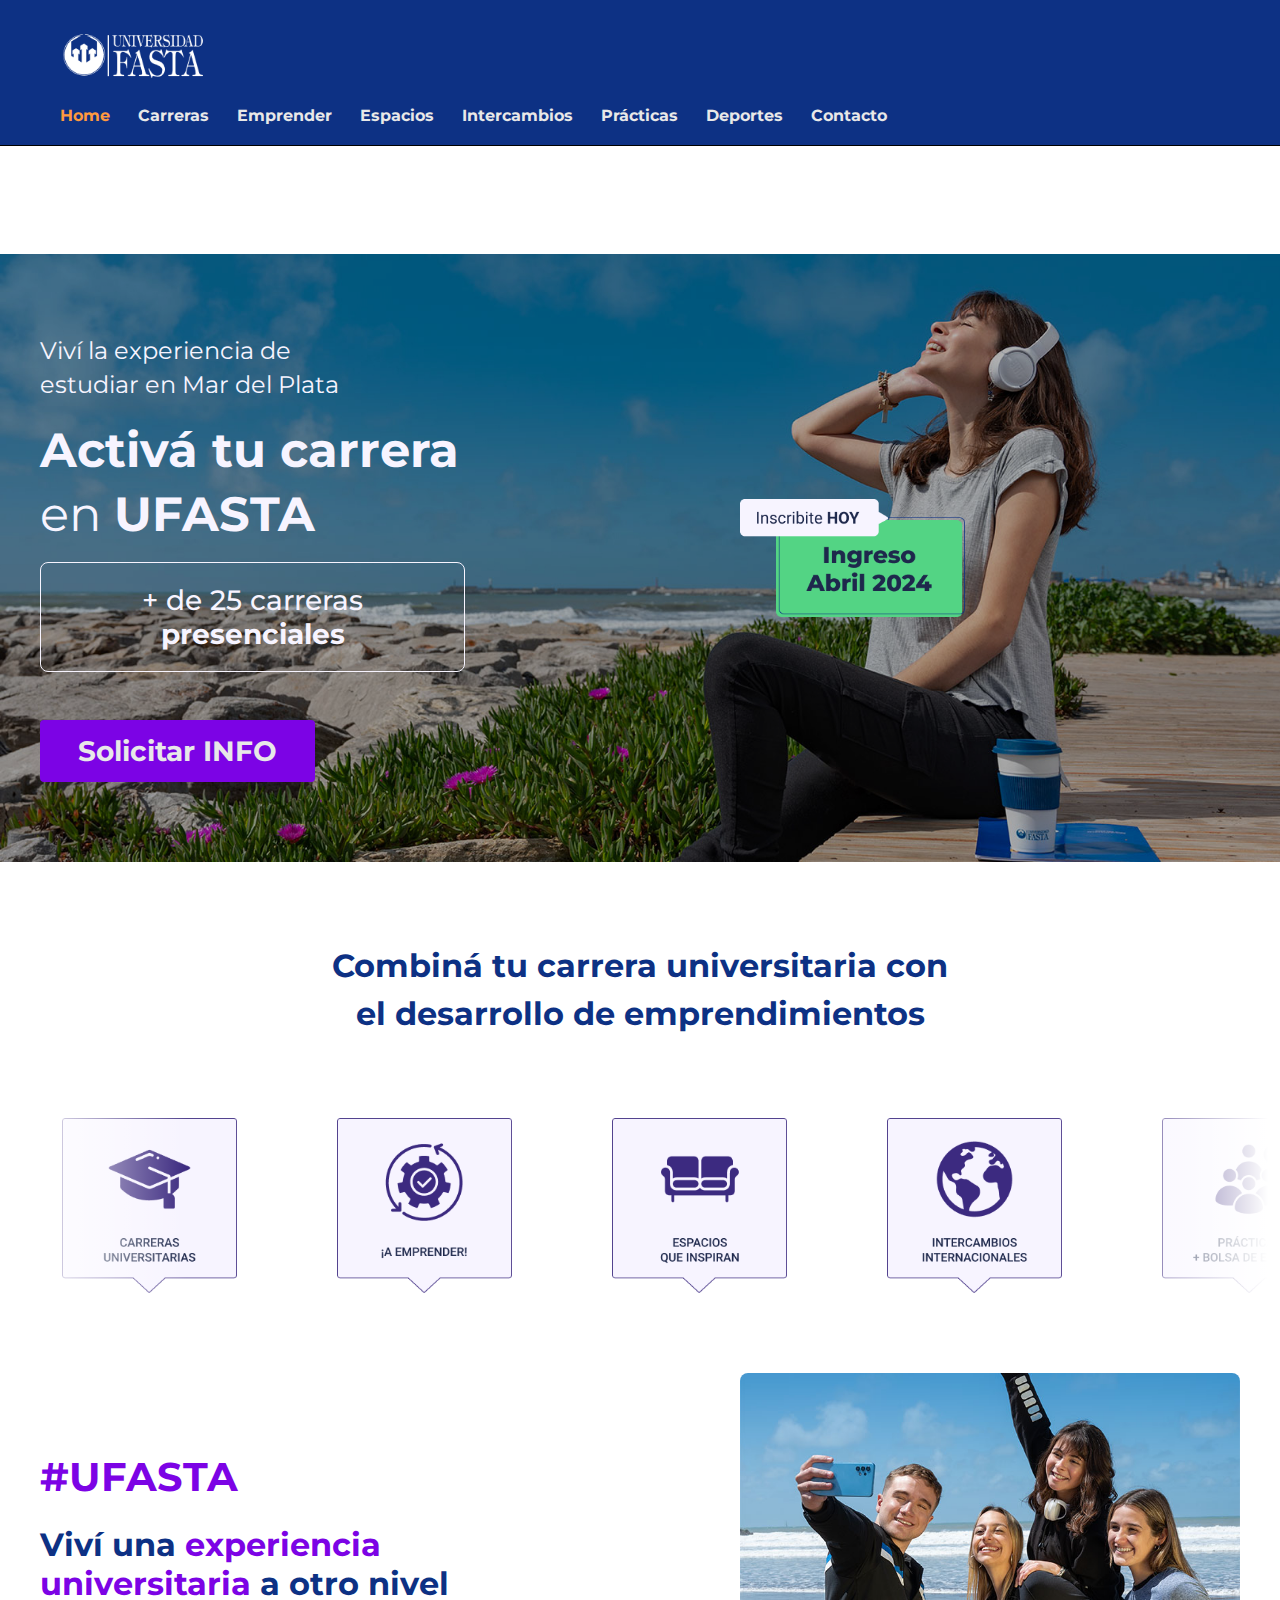
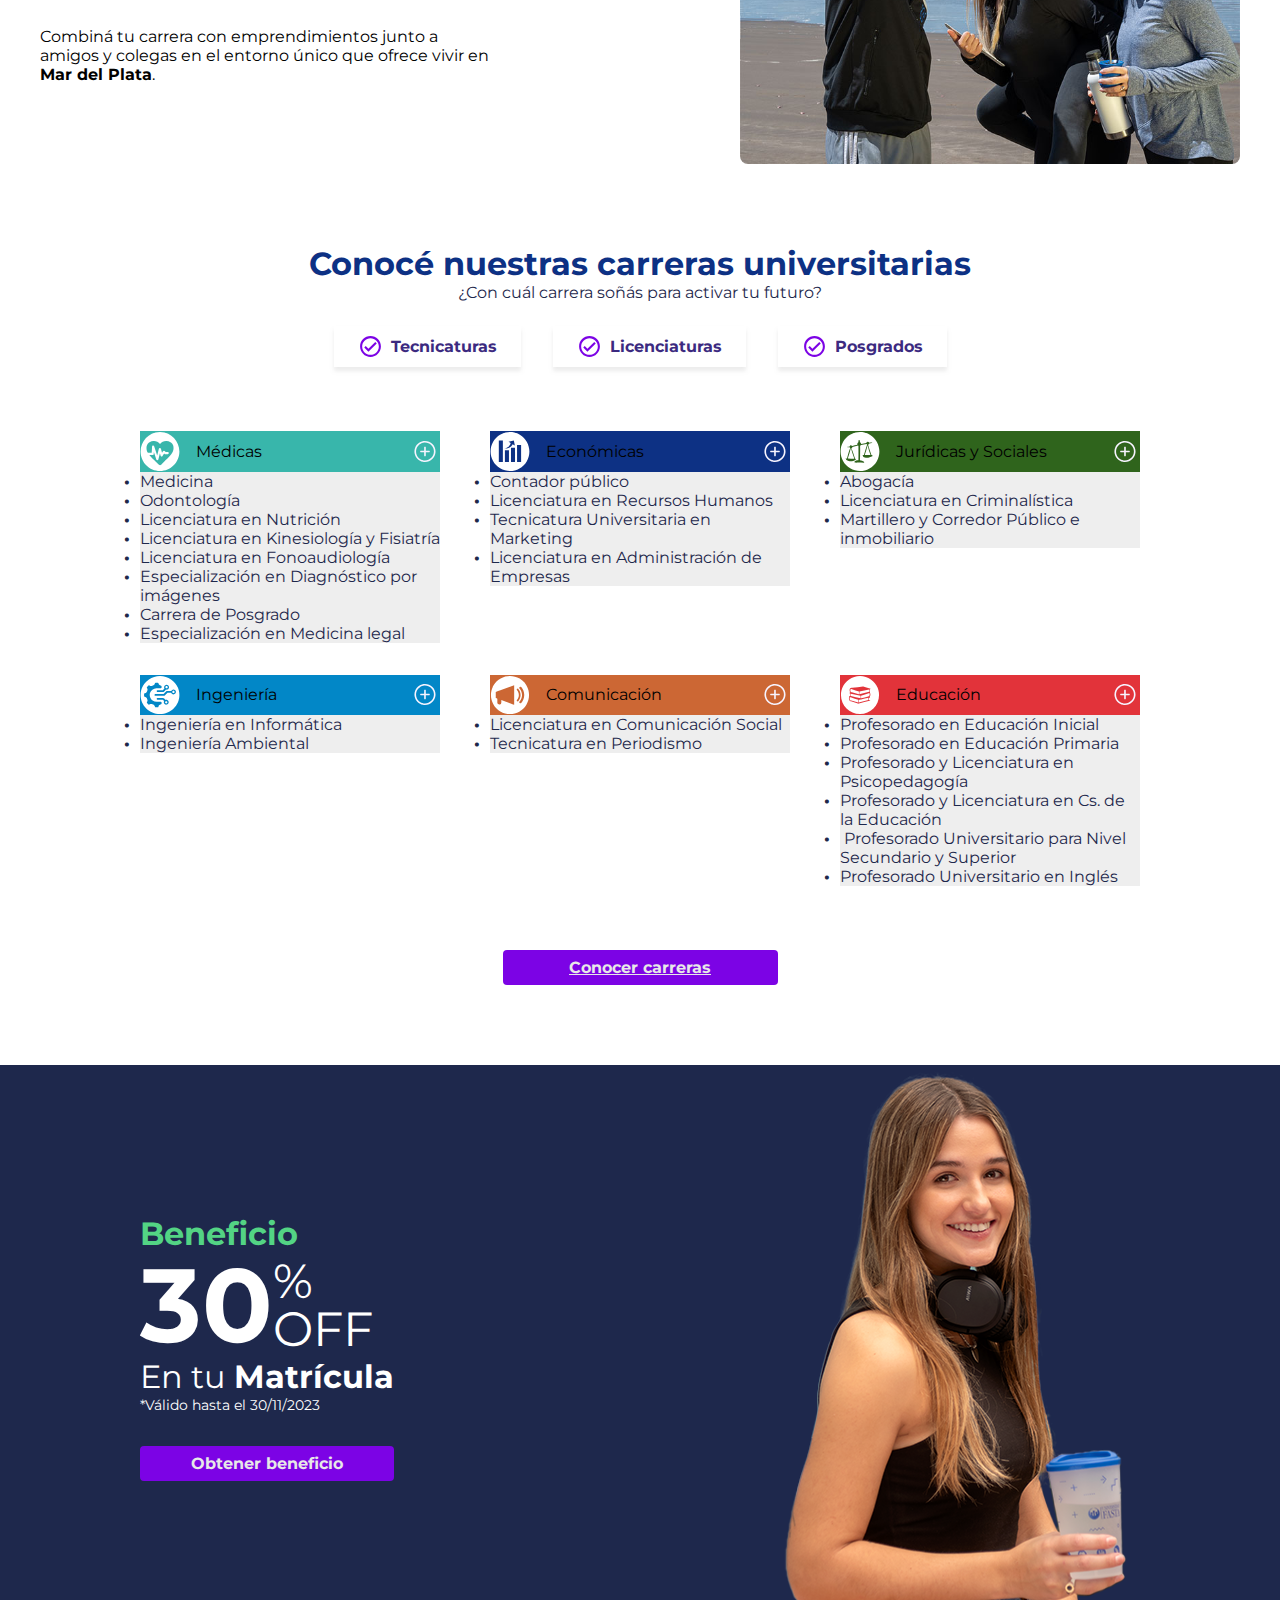
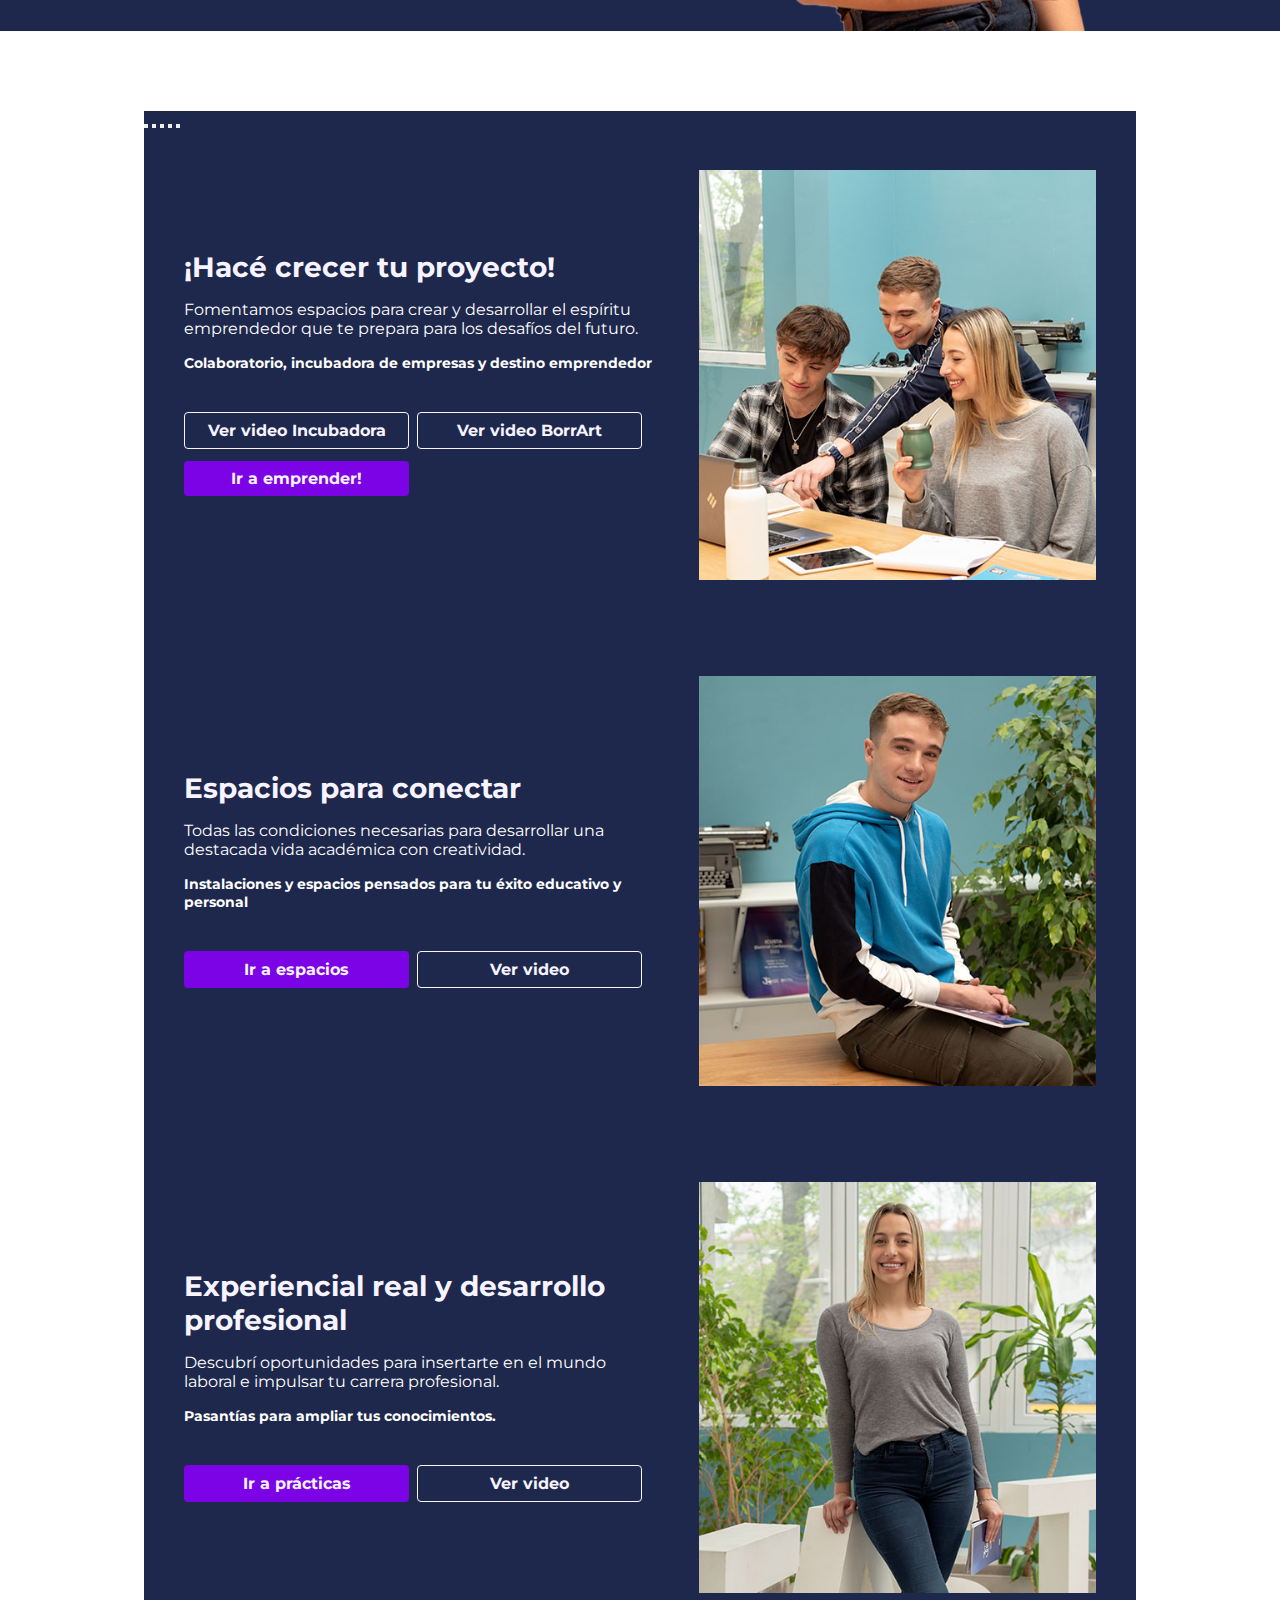
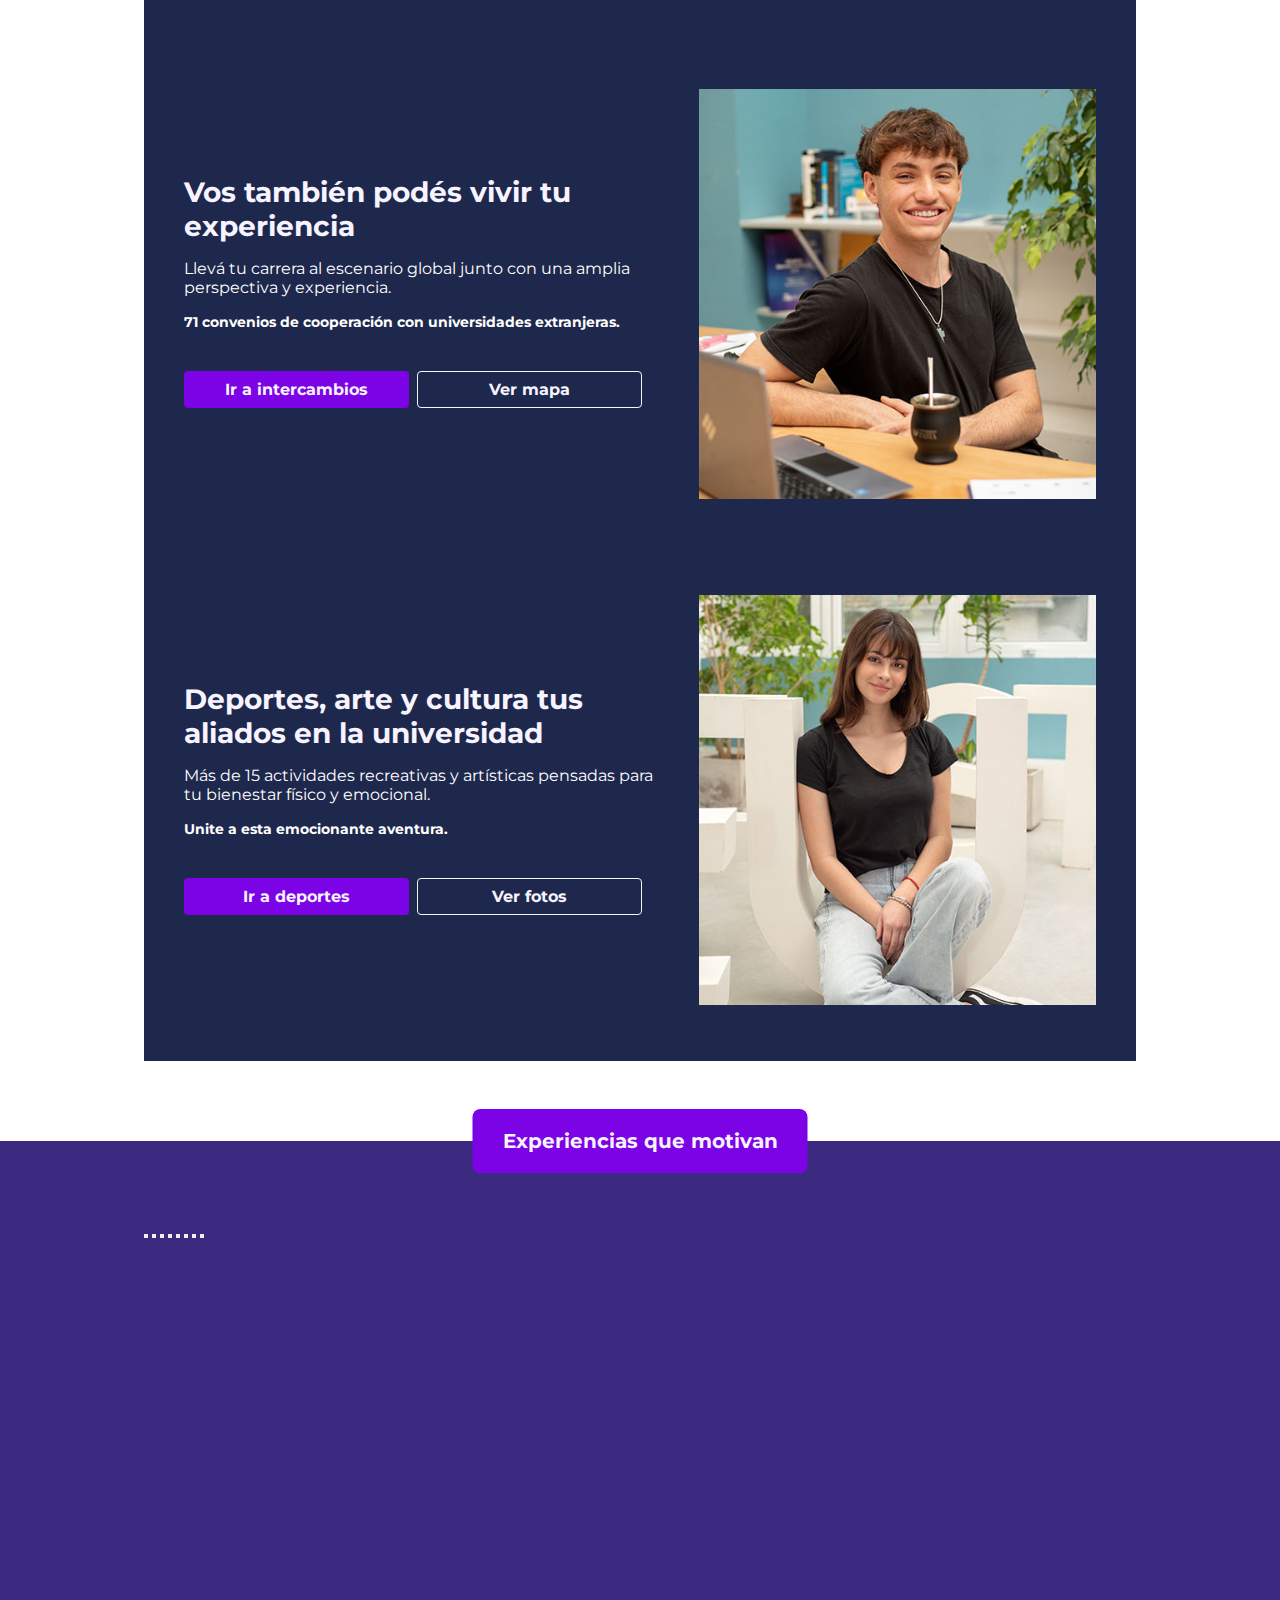
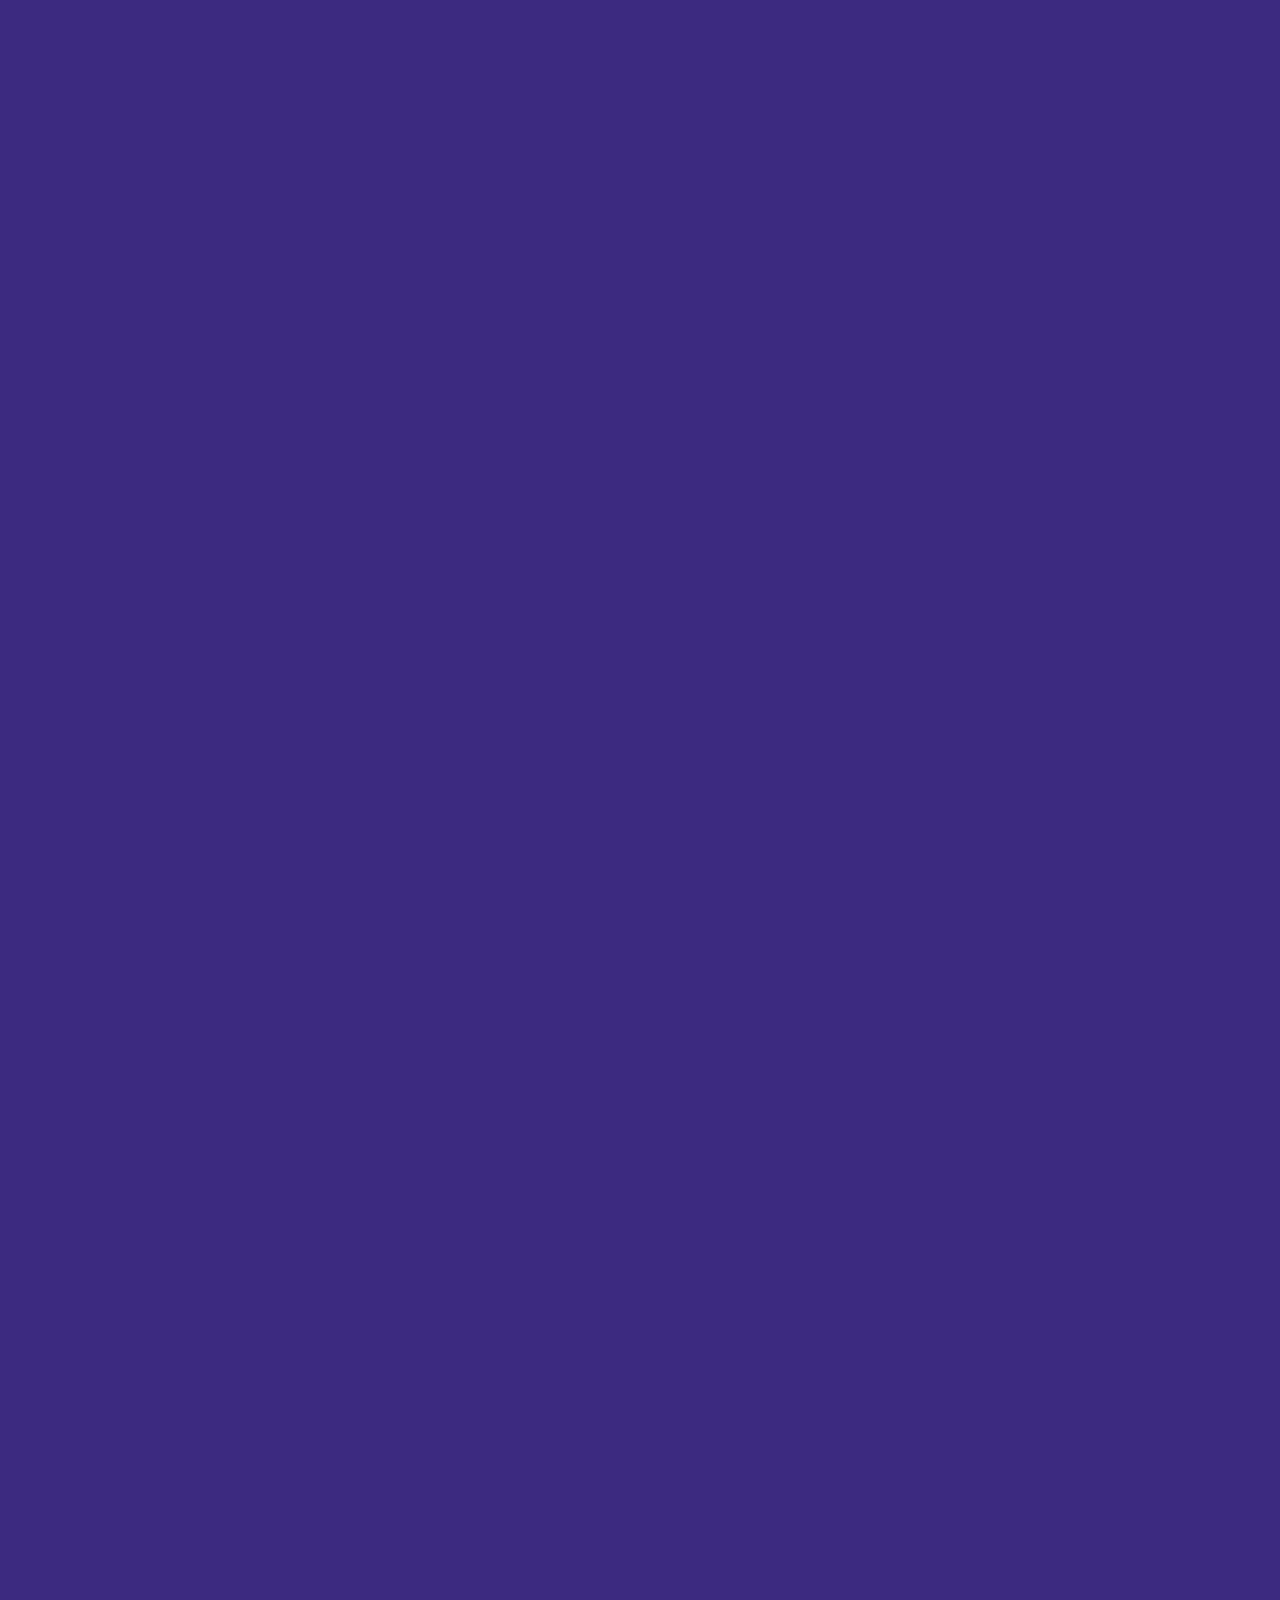
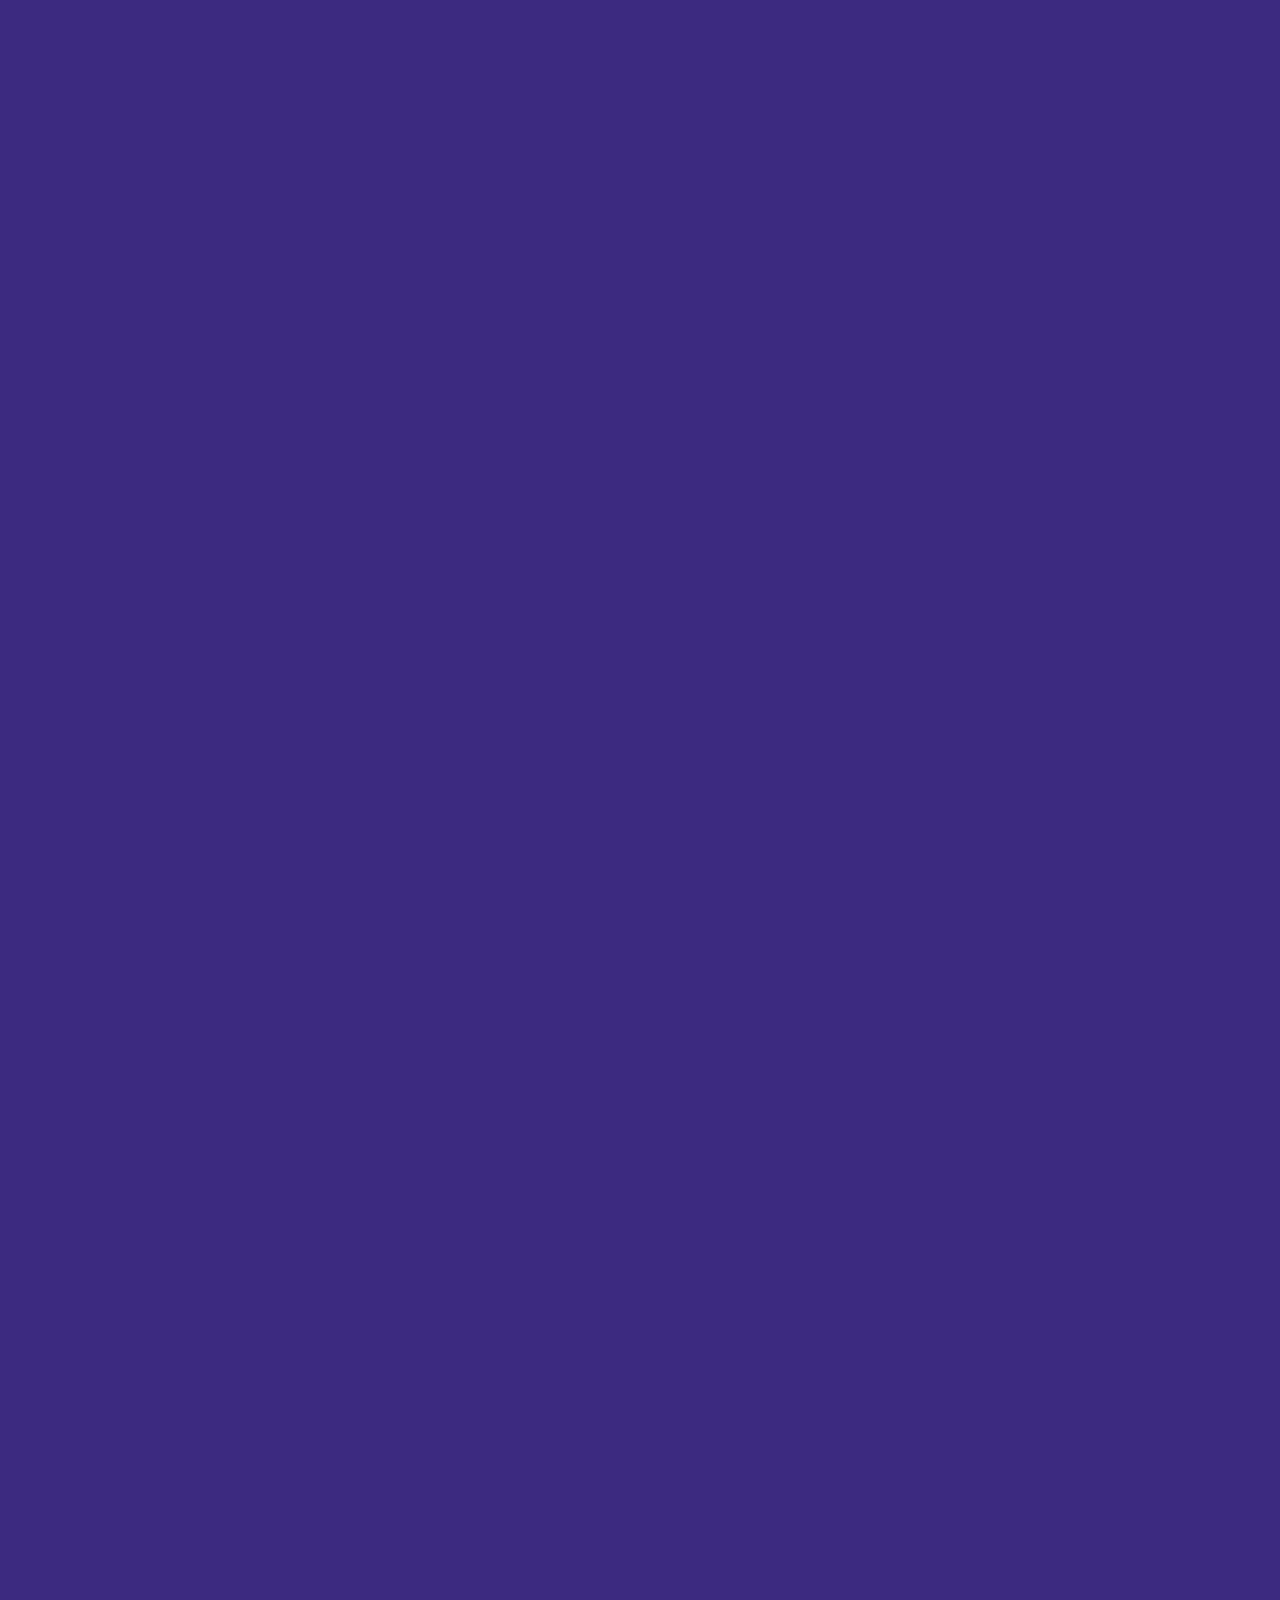
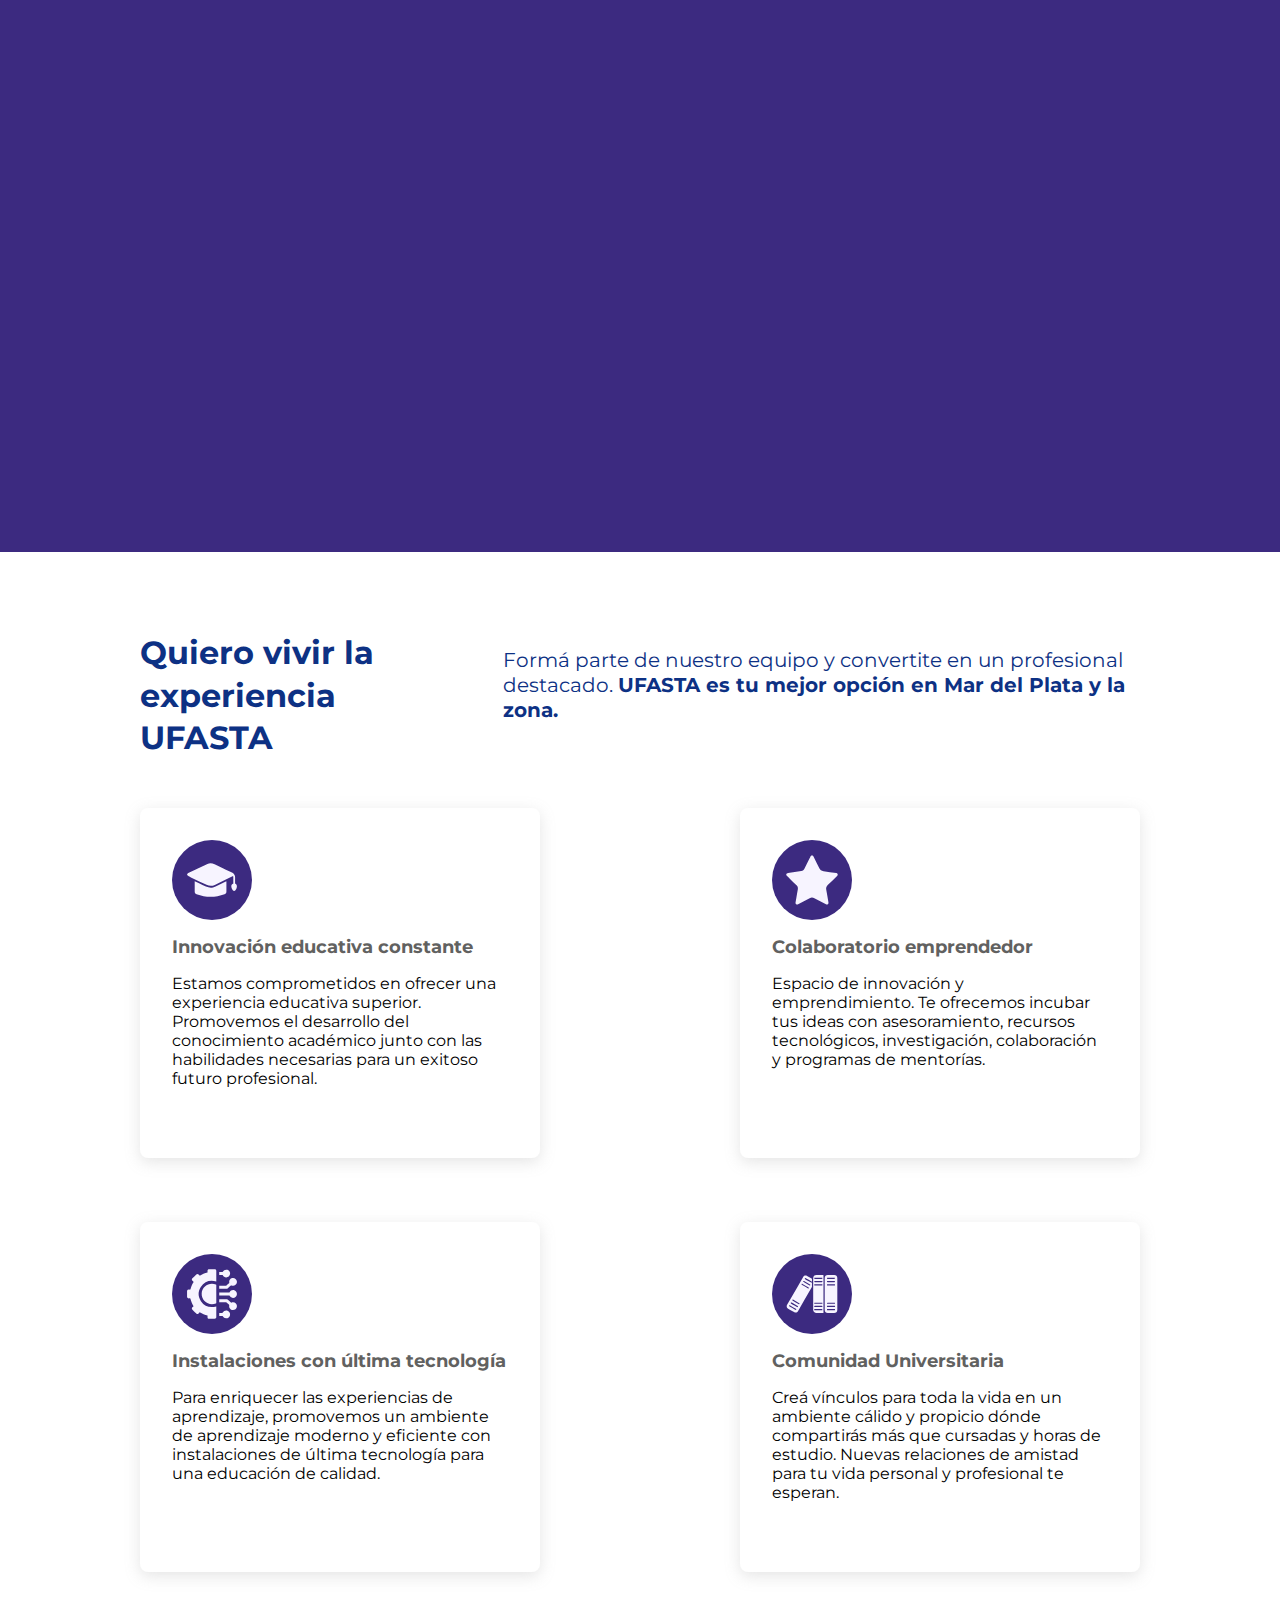
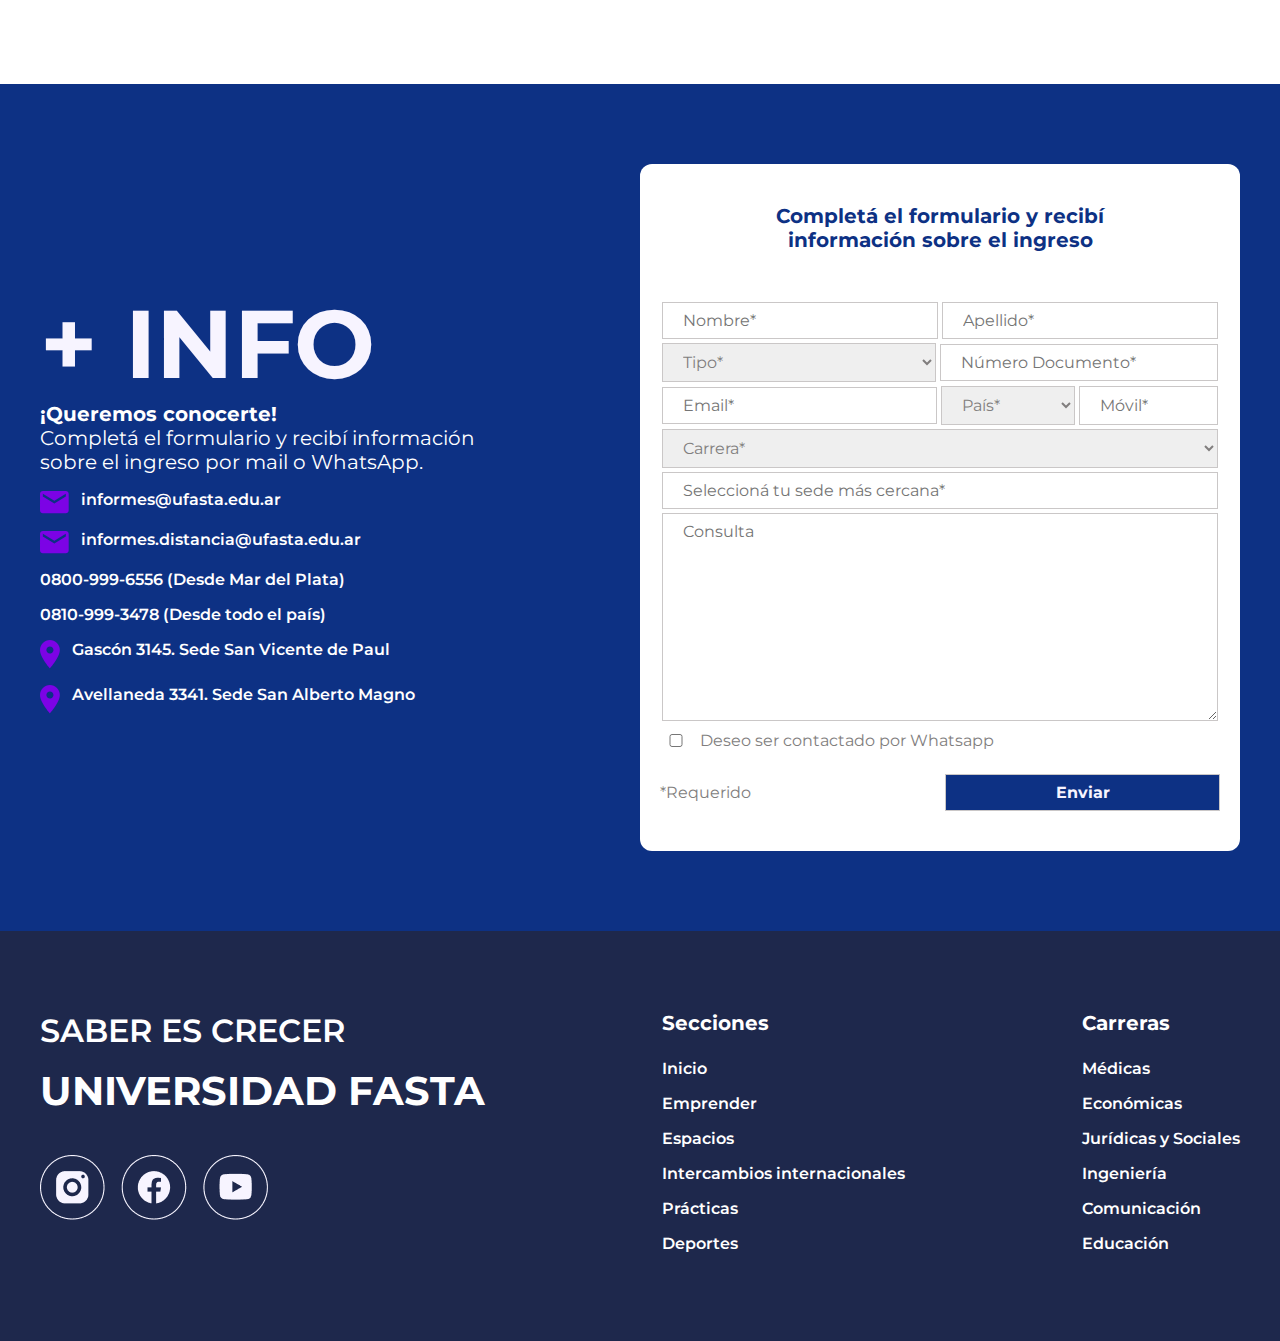
==== commit 5cdf01ea: "V1.5 I've finished two more pages." ====
--- a/index.html
+++ b/index.html
@@ -4,7 +4,7 @@
     <meta charset="UTF-8" />
     <meta http-equiv="X-UA-Compatible" content="IE=edge" />
     <meta name="viewport" content="width=device-width, initial-scale=1.0" />
-    <title>Universidad FASTA</title>
+    <title>Universidad FASTA | Inicio</title>
     <link rel="icon" href="./media/favicon-32x32.png" />
     <link
       href="https://cdn.jsdelivr.net/npm/bootstrap@5.3.0-alpha3/dist/css/bootstrap.min.css"
@@ -19,7 +19,7 @@
     ></script>
     <link rel="stylesheet" type="text/css" href="css/styles.css" />
   </head>
-  <body id="index">
+  <body>
     <header class="header">
       <nav class="navbar navbar-expand-xl fixed-top">
         <div class="container-fluid">
@@ -51,9 +51,9 @@
                 >Carreras</a
               >
               <a class="nav-link" href="emprender.html">Emprender</a>
-              <a class="nav-link" href="#">Espacios</a>
+              <a class="nav-link" href="espacios.html">Espacios</a>
               <a class="nav-link" href="#">Intercambios</a>
-              <a class="nav-link" href="#">Prácticas</a>
+              <a class="nav-link" href="practicas.html">Prácticas</a>
               <a class="nav-link" href="#">Deportes</a>
               <a class="nav-link" href="#index-form">Contacto</a>
             </div>
@@ -337,7 +337,7 @@
             <a href="#" class="button-primary">Obtener beneficio</a>
           </div>
           <div class="M4__content-image">
-            <img src="media/girl_01.png" alt="" />
+            <img src="media/girl-01.png" alt="" />
           </div>
         </div>
       </section>
@@ -423,7 +423,9 @@
                     personal
                   </p>
                   <div>
-                    <a href="" class="button-primary">Ir a espacios</a>
+                    <a href="espacios.html" class="button-primary"
+                      >Ir a espacios</a
+                    >
                     <a href="">Ver video</a>
                   </div>
                 </div>
@@ -813,8 +815,9 @@
         </div>
         <div class="column">
           <p>Secciones</p>
+          <a href="#">Inicio</a>
           <a href="emprender.html">Emprender</a>
-          <a href="">Espacios</a>
+          <a href="espacios.html">Espacios</a>
           <a href="">Intercambios internacionales</a>
           <a href="">Prácticas</a>
           <a href="">Deportes</a>
--- a/css/styles.css
+++ b/css/styles.css
@@ -1199,7 +1199,6 @@
 @media only screen and (min-width: 992px) {
   .emprender .emprender__hero .hero__wrapper .hero__content-image {
     margin: 0;
-    max-width: 600px;
   }
 }
 .emprender .emprender__M1 {
@@ -1431,6 +1430,292 @@
   width: 100%;
 }
 
+.espacios {
+  padding-top: 108px;
+}
+.espacios .espacios__hero {
+  background-color: #1e284c;
+  color: #f7f4ff;
+  padding: 5rem 0.75rem 0 0.75rem;
+}
+.espacios .espacios__hero .hero__wrapper {
+  margin: 0 auto;
+  max-width: 1200px;
+}
+@media only screen and (min-width: 992px) {
+  .espacios .espacios__hero .hero__wrapper {
+    -webkit-box-align: center;
+        -ms-flex-align: center;
+            align-items: center;
+    display: -webkit-box;
+    display: -ms-flexbox;
+    display: flex;
+    -webkit-box-pack: justify;
+        -ms-flex-pack: justify;
+            justify-content: space-between;
+  }
+}
+.espacios .espacios__hero .hero__wrapper .hero__content-info {
+  display: -webkit-box;
+  display: -ms-flexbox;
+  display: flex;
+  -webkit-box-orient: vertical;
+  -webkit-box-direction: normal;
+      -ms-flex-direction: column;
+          flex-direction: column;
+  margin: 0 auto 1rem auto;
+  max-width: 425px;
+}
+@media only screen and (min-width: 992px) {
+  .espacios .espacios__hero .hero__wrapper .hero__content-info {
+    margin: 0;
+  }
+}
+.espacios .espacios__hero .hero__wrapper .hero__content-info h1 {
+  font-size: 3rem;
+  font-weight: 700;
+  line-height: 100%;
+}
+.espacios .espacios__hero .hero__wrapper .hero__content-info p {
+  font-size: 1.5rem;
+  margin: 2.75rem 0 1.5rem 0;
+}
+.espacios .espacios__hero .hero__wrapper .hero__content-info p:last-of-type {
+  color: #ff9a3e;
+  font-size: 1.25rem;
+  font-weight: 700;
+  line-height: 140%;
+  margin: 0;
+}
+.espacios .espacios__hero .hero__wrapper .hero__content-image {
+  margin: 0 auto;
+  max-width: 500px;
+  width: 100%;
+}
+@media only screen and (min-width: 992px) {
+  .espacios .espacios__hero .hero__wrapper .hero__content-image {
+    margin: 0;
+  }
+}
+.espacios .espacios__M1 {
+  padding: 5rem 0.75rem;
+}
+.espacios .espacios__M1 .M1__wrapper {
+  -webkit-box-align: center;
+      -ms-flex-align: center;
+          align-items: center;
+  display: -webkit-box;
+  display: -ms-flexbox;
+  display: flex;
+  -ms-flex-wrap: wrap;
+      flex-wrap: wrap;
+  -webkit-box-pack: center;
+      -ms-flex-pack: center;
+          justify-content: center;
+  margin: 0 auto;
+  max-width: 1000px;
+}
+.espacios .espacios__M1 .M1__wrapper > div {
+  margin: 1rem;
+  max-width: 175px;
+}
+.espacios .espacios__M2 {
+  background-color: #3c2a80;
+  height: 700px;
+  padding: 5rem 0.75rem;
+}
+
+.practicas {
+  padding-top: 108px;
+}
+.practicas .practicas__hero {
+  background-color: #1e284c;
+  color: #f7f4ff;
+  padding: 5rem 0.75rem 0 0.75rem;
+}
+.practicas .practicas__hero .hero__wrapper {
+  margin: 0 auto;
+  max-width: 1200px;
+}
+@media only screen and (min-width: 992px) {
+  .practicas .practicas__hero .hero__wrapper {
+    -webkit-box-align: center;
+        -ms-flex-align: center;
+            align-items: center;
+    display: -webkit-box;
+    display: -ms-flexbox;
+    display: flex;
+    -webkit-box-pack: justify;
+        -ms-flex-pack: justify;
+            justify-content: space-between;
+  }
+}
+.practicas .practicas__hero .hero__wrapper .hero__content-info {
+  display: -webkit-box;
+  display: -ms-flexbox;
+  display: flex;
+  -webkit-box-orient: vertical;
+  -webkit-box-direction: normal;
+      -ms-flex-direction: column;
+          flex-direction: column;
+  margin: 0 auto 1rem auto;
+  max-width: 425px;
+}
+@media only screen and (min-width: 992px) {
+  .practicas .practicas__hero .hero__wrapper .hero__content-info {
+    margin: 0;
+  }
+}
+.practicas .practicas__hero .hero__wrapper .hero__content-info h1 {
+  font-size: 3rem;
+  font-weight: 700;
+  line-height: 100%;
+}
+.practicas .practicas__hero .hero__wrapper .hero__content-info p {
+  font-size: 1.5rem;
+  margin: 2.75rem 0 1.5rem 0;
+}
+.practicas .practicas__hero .hero__wrapper .hero__content-info p:last-of-type {
+  color: #ff9a3e;
+  font-size: 1.25rem;
+  font-weight: 700;
+  line-height: 140%;
+  margin: 0;
+}
+.practicas .practicas__hero .hero__wrapper .hero__content-image {
+  margin: 0 auto;
+  max-width: 500px;
+  width: 100%;
+}
+@media only screen and (min-width: 992px) {
+  .practicas .practicas__hero .hero__wrapper .hero__content-image {
+    margin: 0;
+  }
+}
+.practicas .practicas__M1 {
+  padding: 5rem 0;
+}
+.practicas .practicas__M1 .M1__wrapper {
+  margin: 0 auto;
+  max-width: 1200px;
+  padding: 0 0.75rem;
+}
+.practicas .practicas__M1 .M1__wrapper .M1__content-header > div {
+  border-bottom: #ff9a3e 2px solid;
+  margin: 0 0 4rem 0;
+  padding: 3rem 0;
+}
+.practicas .practicas__M1 .M1__wrapper .M1__content-header h2,
+.practicas .practicas__M1 .M1__wrapper .M1__content-header h3 {
+  font-weight: 700;
+  text-align: center;
+}
+.practicas .practicas__M1 .M1__wrapper .M1__content-header h2 span,
+.practicas .practicas__M1 .M1__wrapper .M1__content-header h3 span {
+  color: #7c03e5;
+}
+.practicas .practicas__M1 .M1__wrapper .M1__content-header h2 {
+  font-size: 1.5rem;
+  line-height: 120%;
+}
+@media only screen and (min-width: 400px) {
+  .practicas .practicas__M1 .M1__wrapper .M1__content-header h2 {
+    font-size: 2.25rem;
+  }
+}
+.practicas .practicas__M1 .M1__wrapper .M1__content-header h3 {
+  font-size: 1.5rem;
+  line-height: 145%;
+}
+@media only screen and (min-width: 400px) {
+  .practicas .practicas__M1 .M1__wrapper .M1__content-header h3 {
+    font-size: 2rem;
+  }
+}
+.practicas .practicas__M1 .M1__wrapper .M1__content-dialogs {
+  -webkit-box-align: center;
+      -ms-flex-align: center;
+          align-items: center;
+  display: -webkit-box;
+  display: -ms-flexbox;
+  display: flex;
+  -ms-flex-wrap: wrap;
+      flex-wrap: wrap;
+  -webkit-box-pack: center;
+      -ms-flex-pack: center;
+          justify-content: center;
+  margin: 3rem 0 0 0;
+}
+.practicas .practicas__M1 .M1__wrapper .M1__content-dialogs > div {
+  margin: 1rem;
+  max-width: 200px;
+}
+.practicas .practicas__M1 .M1__wrapper .M1__content-cards {
+  margin: 0 auto;
+  max-width: 375px;
+  padding: 2.5rem 0;
+}
+@media only screen and (min-width: 1200px) {
+  .practicas .practicas__M1 .M1__wrapper .M1__content-cards {
+    -webkit-box-align: center;
+        -ms-flex-align: center;
+            align-items: center;
+    display: -webkit-box;
+    display: -ms-flexbox;
+    display: flex;
+    -ms-flex-wrap: wrap;
+        flex-wrap: wrap;
+    -webkit-box-pack: justify;
+        -ms-flex-pack: justify;
+            justify-content: space-between;
+    margin: 2rem auto;
+    max-width: none;
+    padding: 0;
+  }
+}
+.practicas .practicas__M1 .M1__wrapper .M1__content-cards .M1__cards-card {
+  border-radius: 0.5rem;
+  -webkit-box-shadow: 0px 4px 15px 0px rgba(153, 153, 153, 0.25);
+          box-shadow: 0px 4px 15px 0px rgba(153, 153, 153, 0.25);
+  margin: 2rem 0;
+  padding: 2rem;
+}
+@media only screen and (min-width: 1200px) {
+  .practicas .practicas__M1 .M1__wrapper .M1__content-cards .M1__cards-card {
+    height: 375px;
+    max-width: 280px;
+    padding: 1.5rem;
+  }
+}
+.practicas .practicas__M1 .M1__wrapper .M1__content-cards .M1__cards-card:last-of-type {
+  margin: 0;
+}
+.practicas .practicas__M1 .M1__wrapper .M1__content-cards .M1__cards-card img {
+  margin: 0 0 1.25rem 0;
+}
+.practicas .practicas__M1 .M1__wrapper .M1__content-cards .M1__cards-card h4 {
+  color: #616160;
+  font-size: 1.125rem;
+  font-weight: 700;
+  margin: 0 0 1rem 0;
+}
+.practicas .practicas__M1 .M1__wrapper .M1__content-cards .M1__cards-card p {
+  color: #616160;
+}
+.practicas .practicas__M2 {
+  background-color: #3c2a80;
+  display: -webkit-box;
+  display: -ms-flexbox;
+  display: flex;
+  padding: 5rem 0.75rem;
+}
+.practicas .practicas__M2 iframe {
+  height: 575px;
+  margin: 0 auto;
+  max-width: 325px;
+  width: 100%;
+}
+
 footer {
   background-color: #1e284c;
   color: #fff;
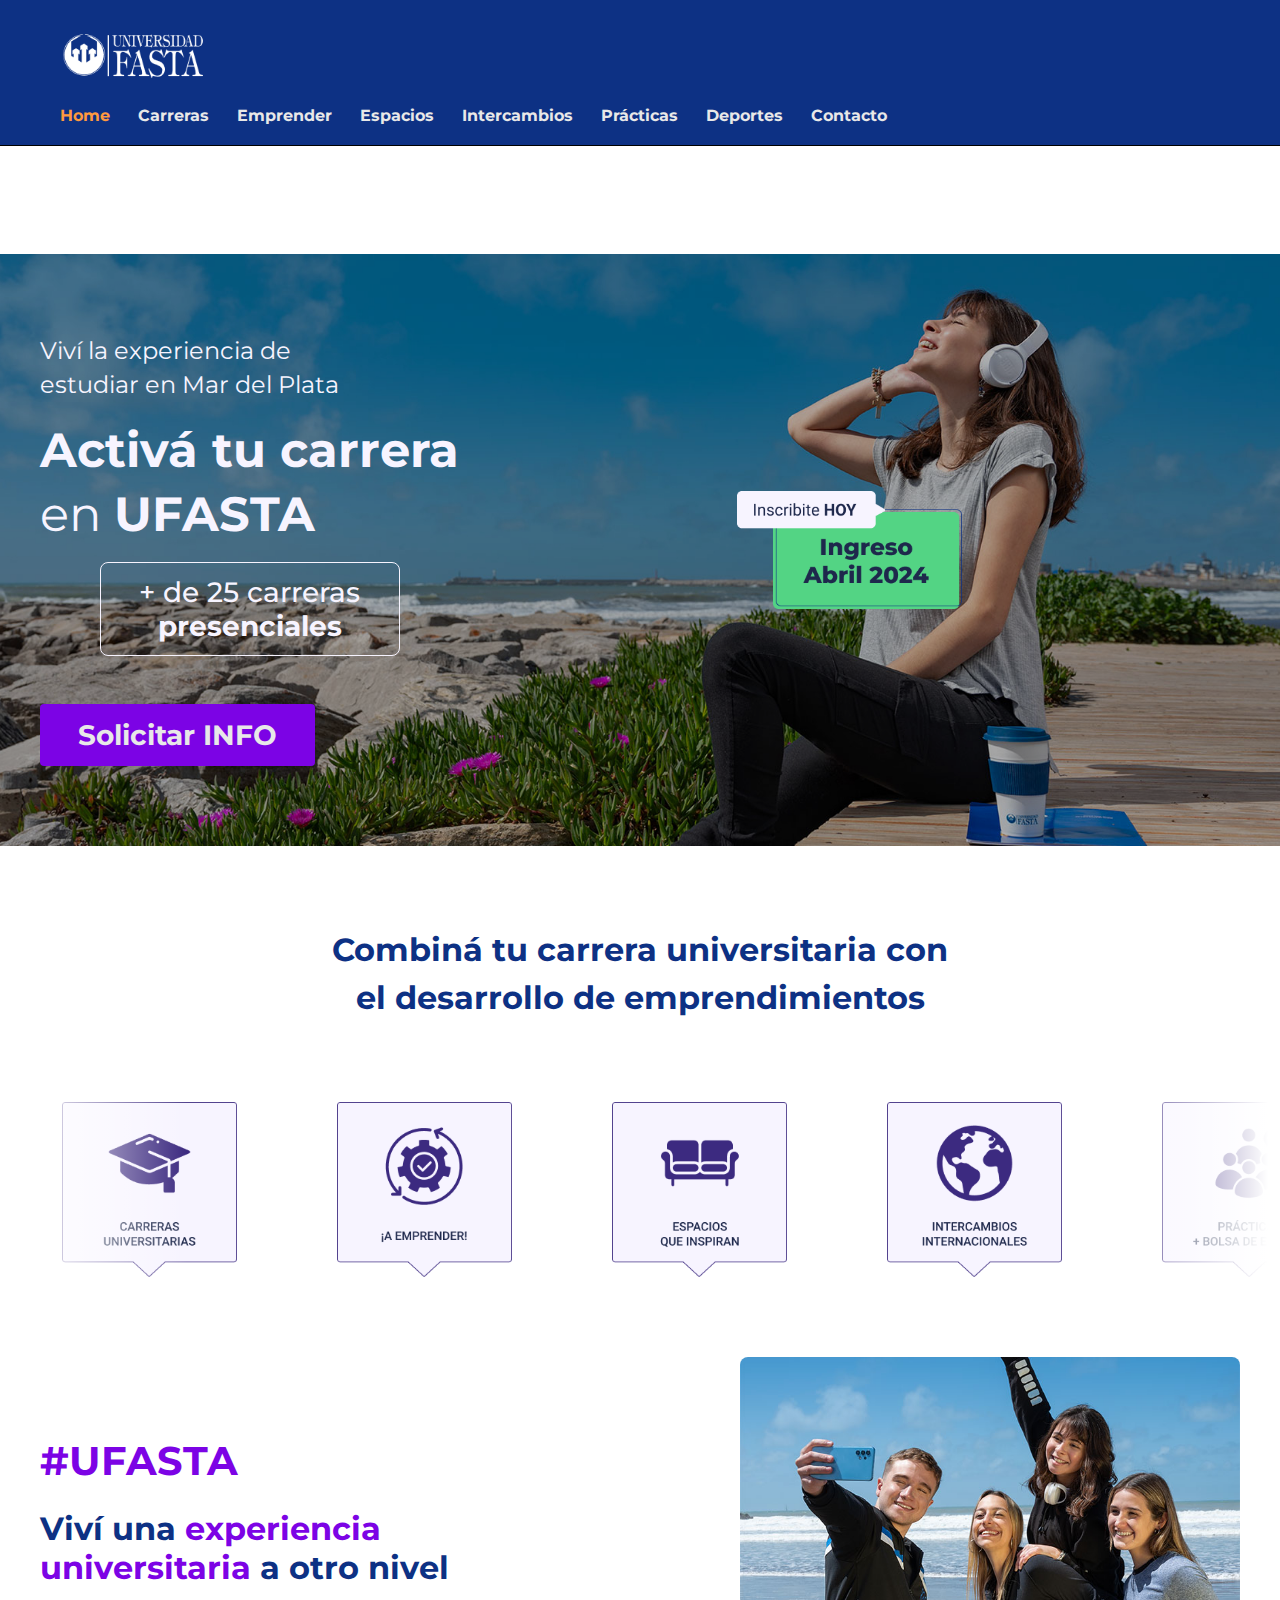
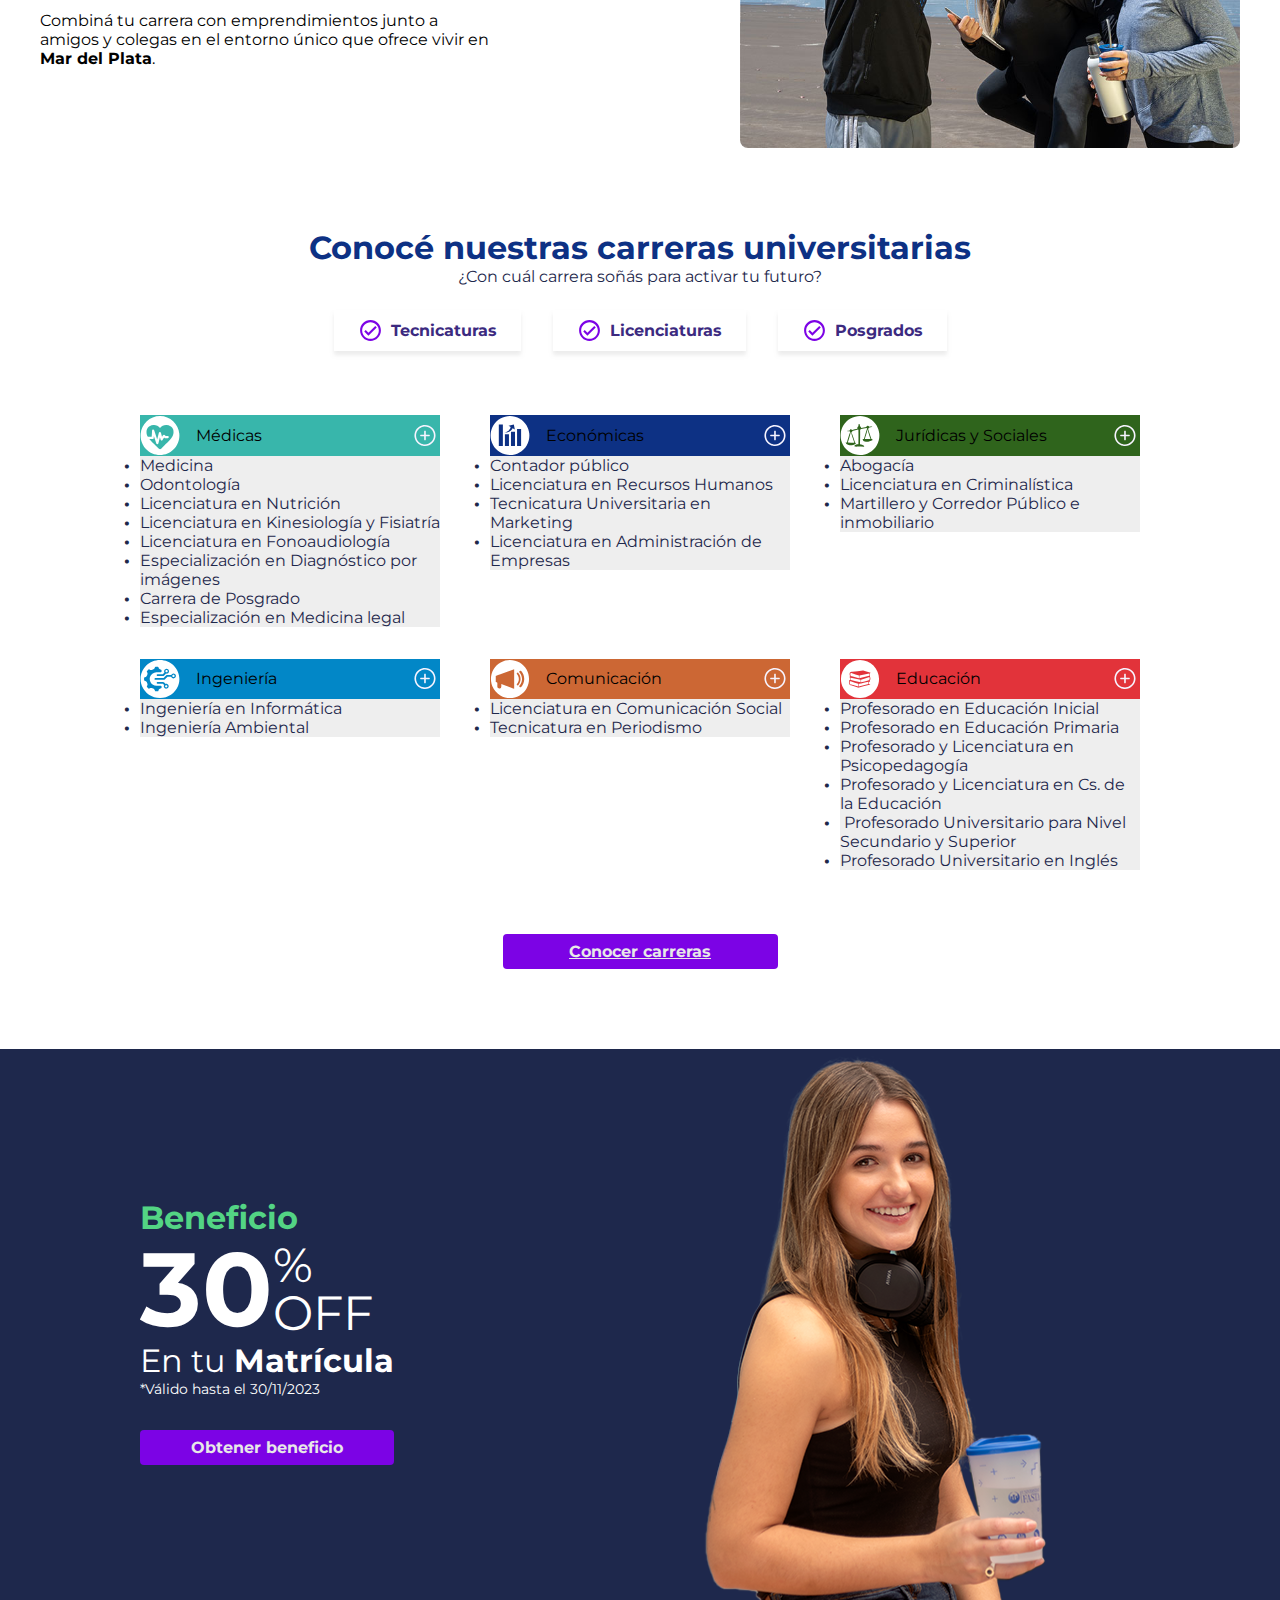
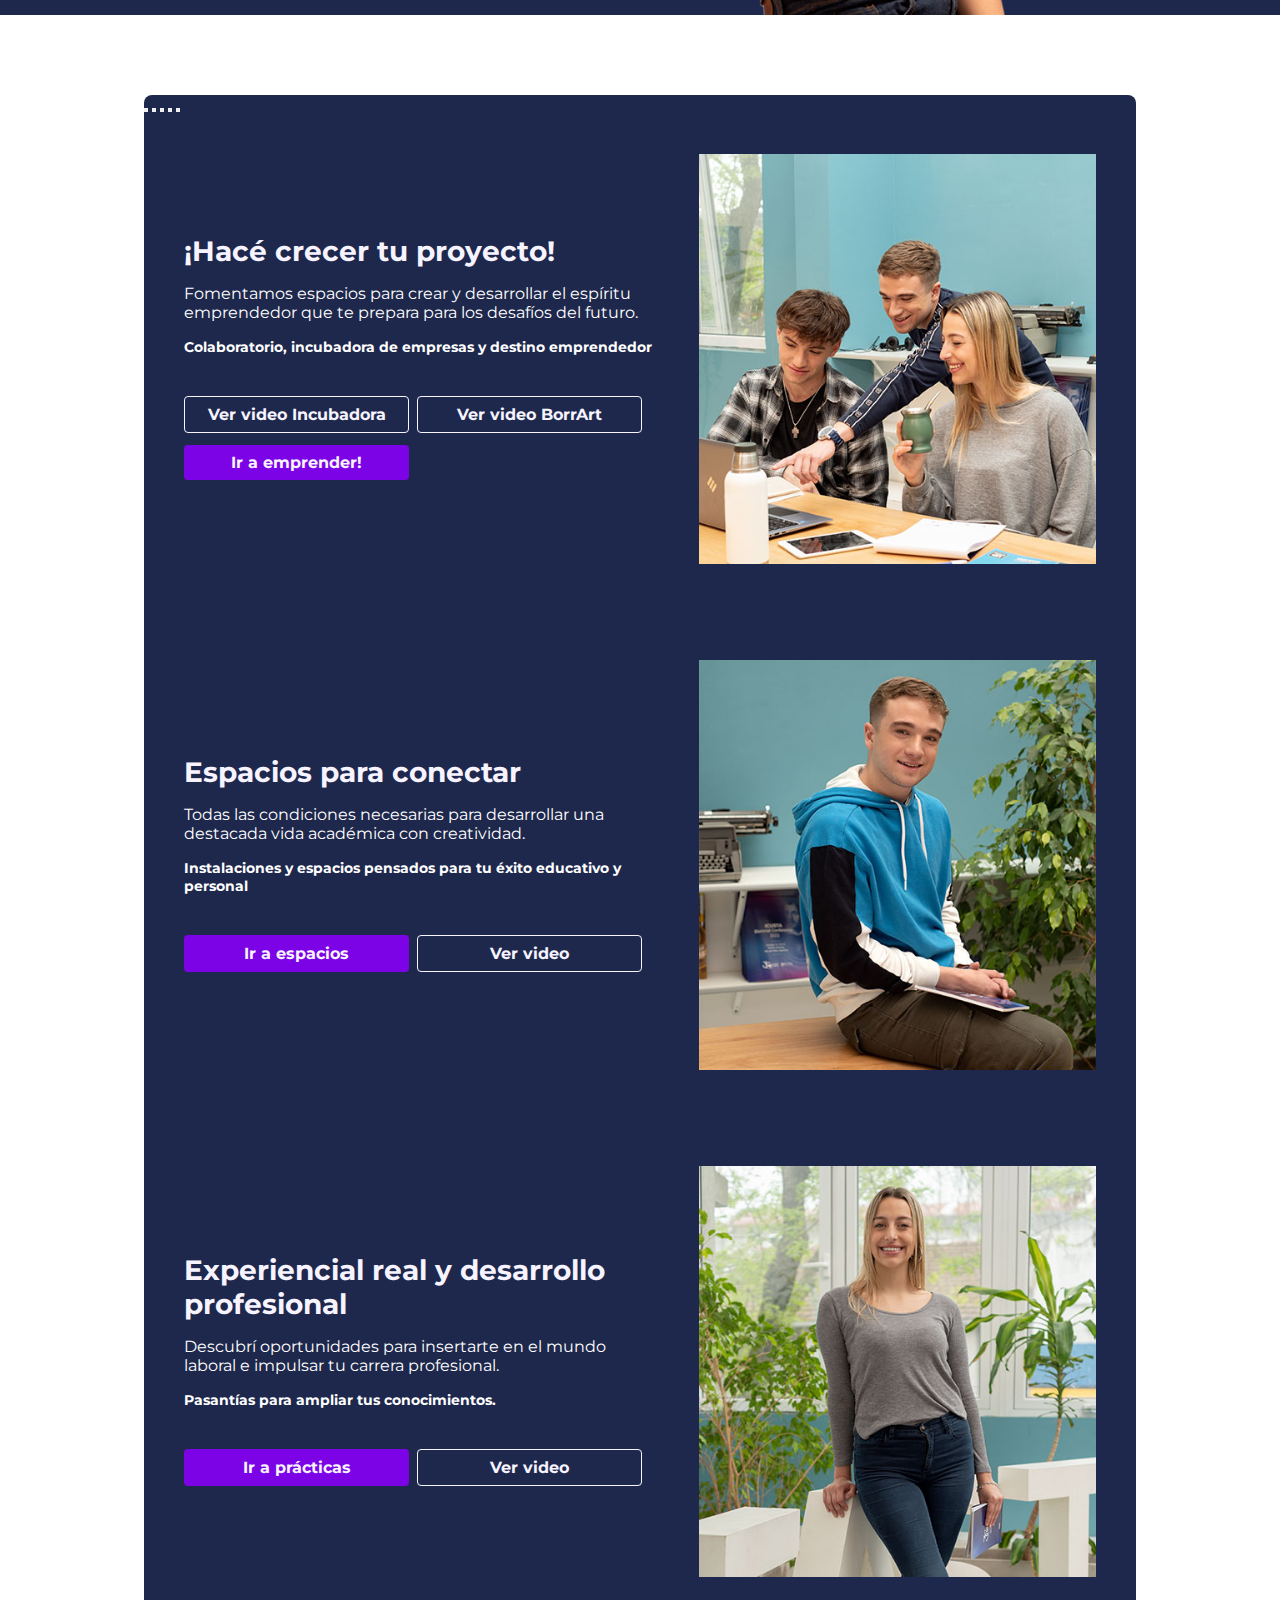
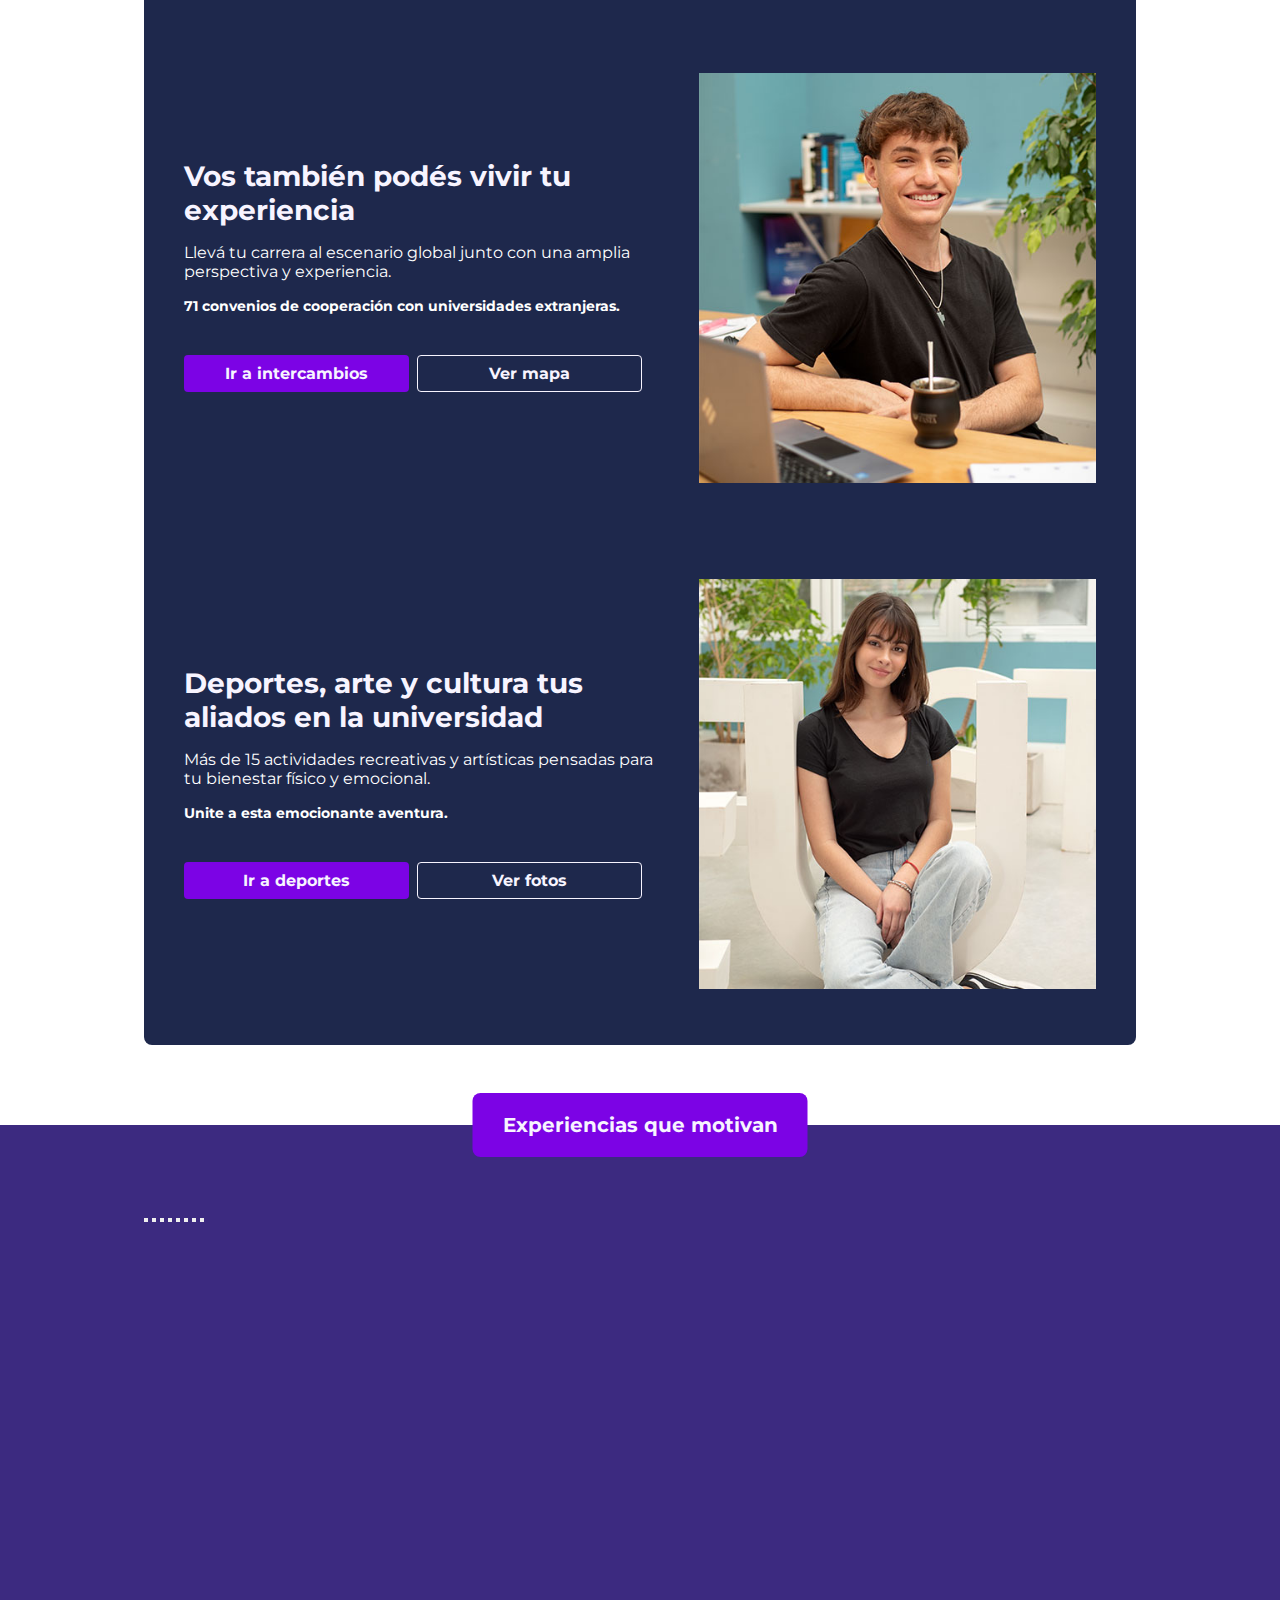
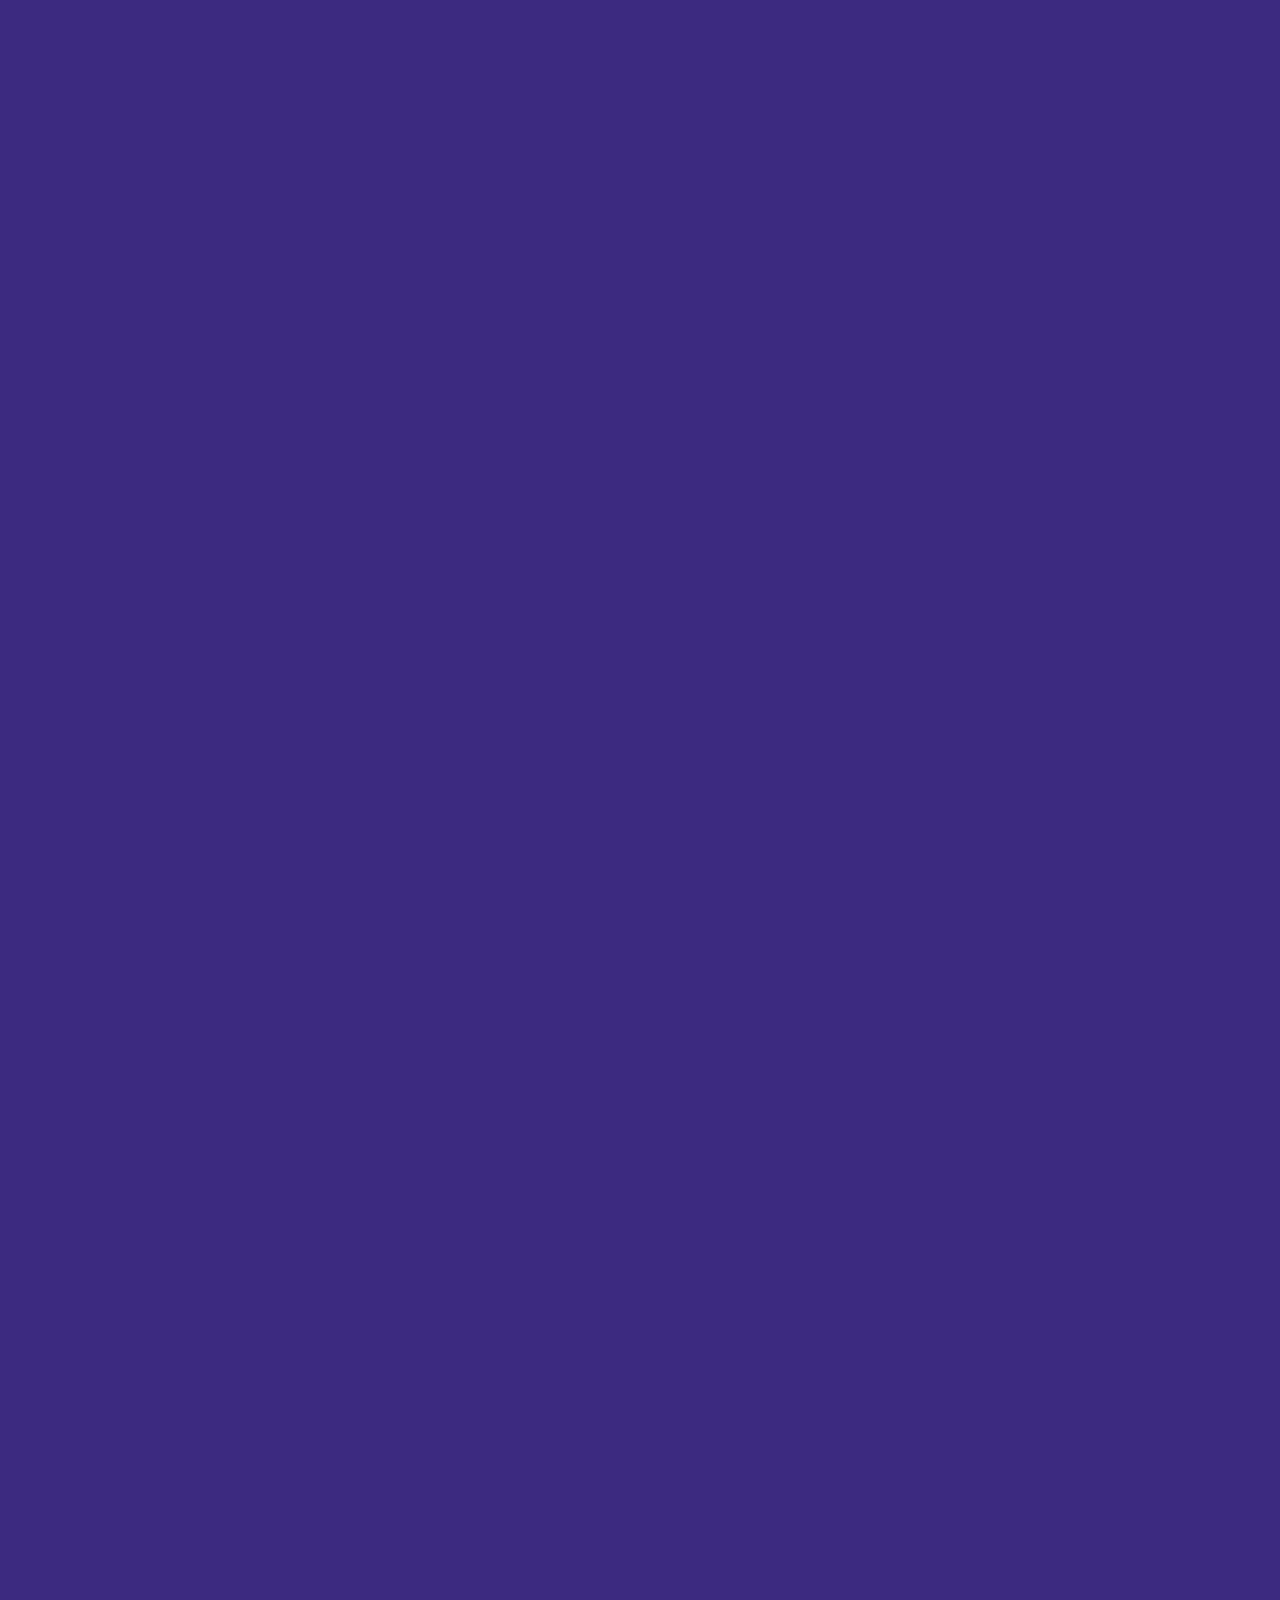
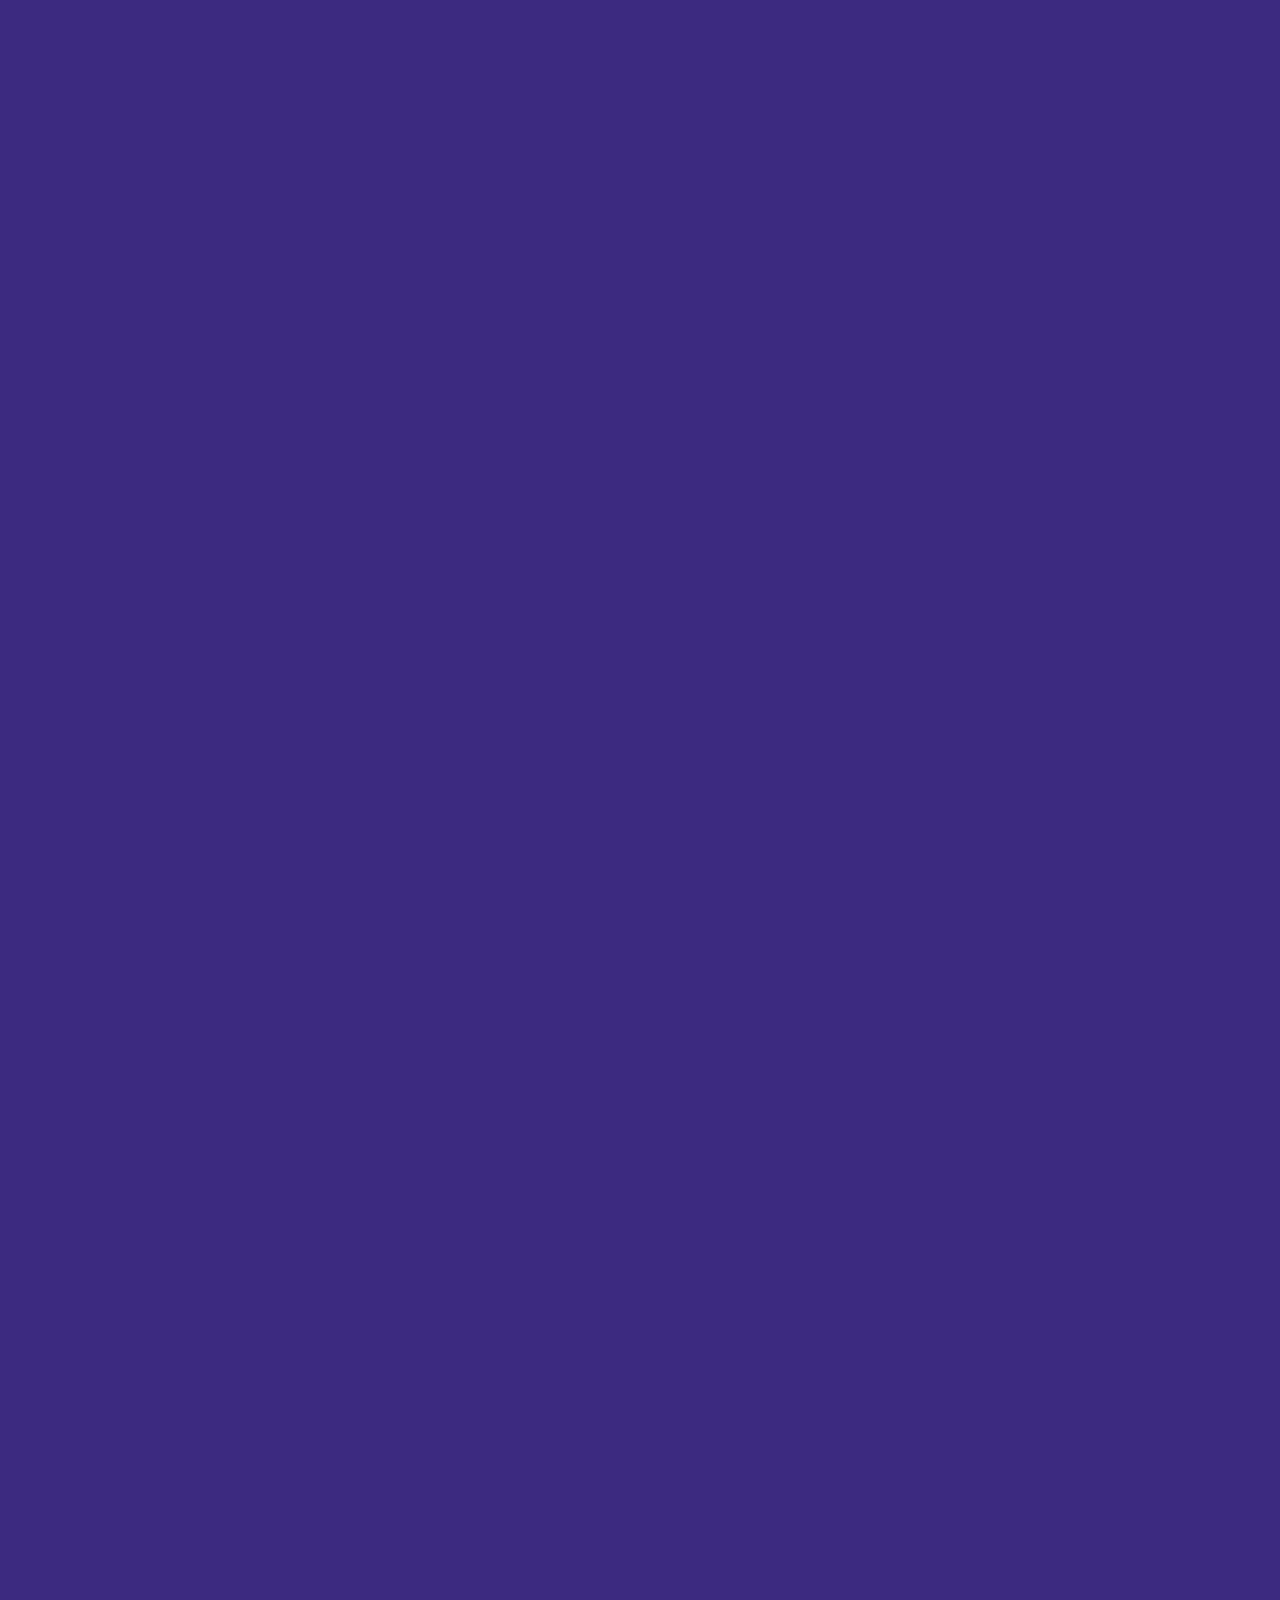
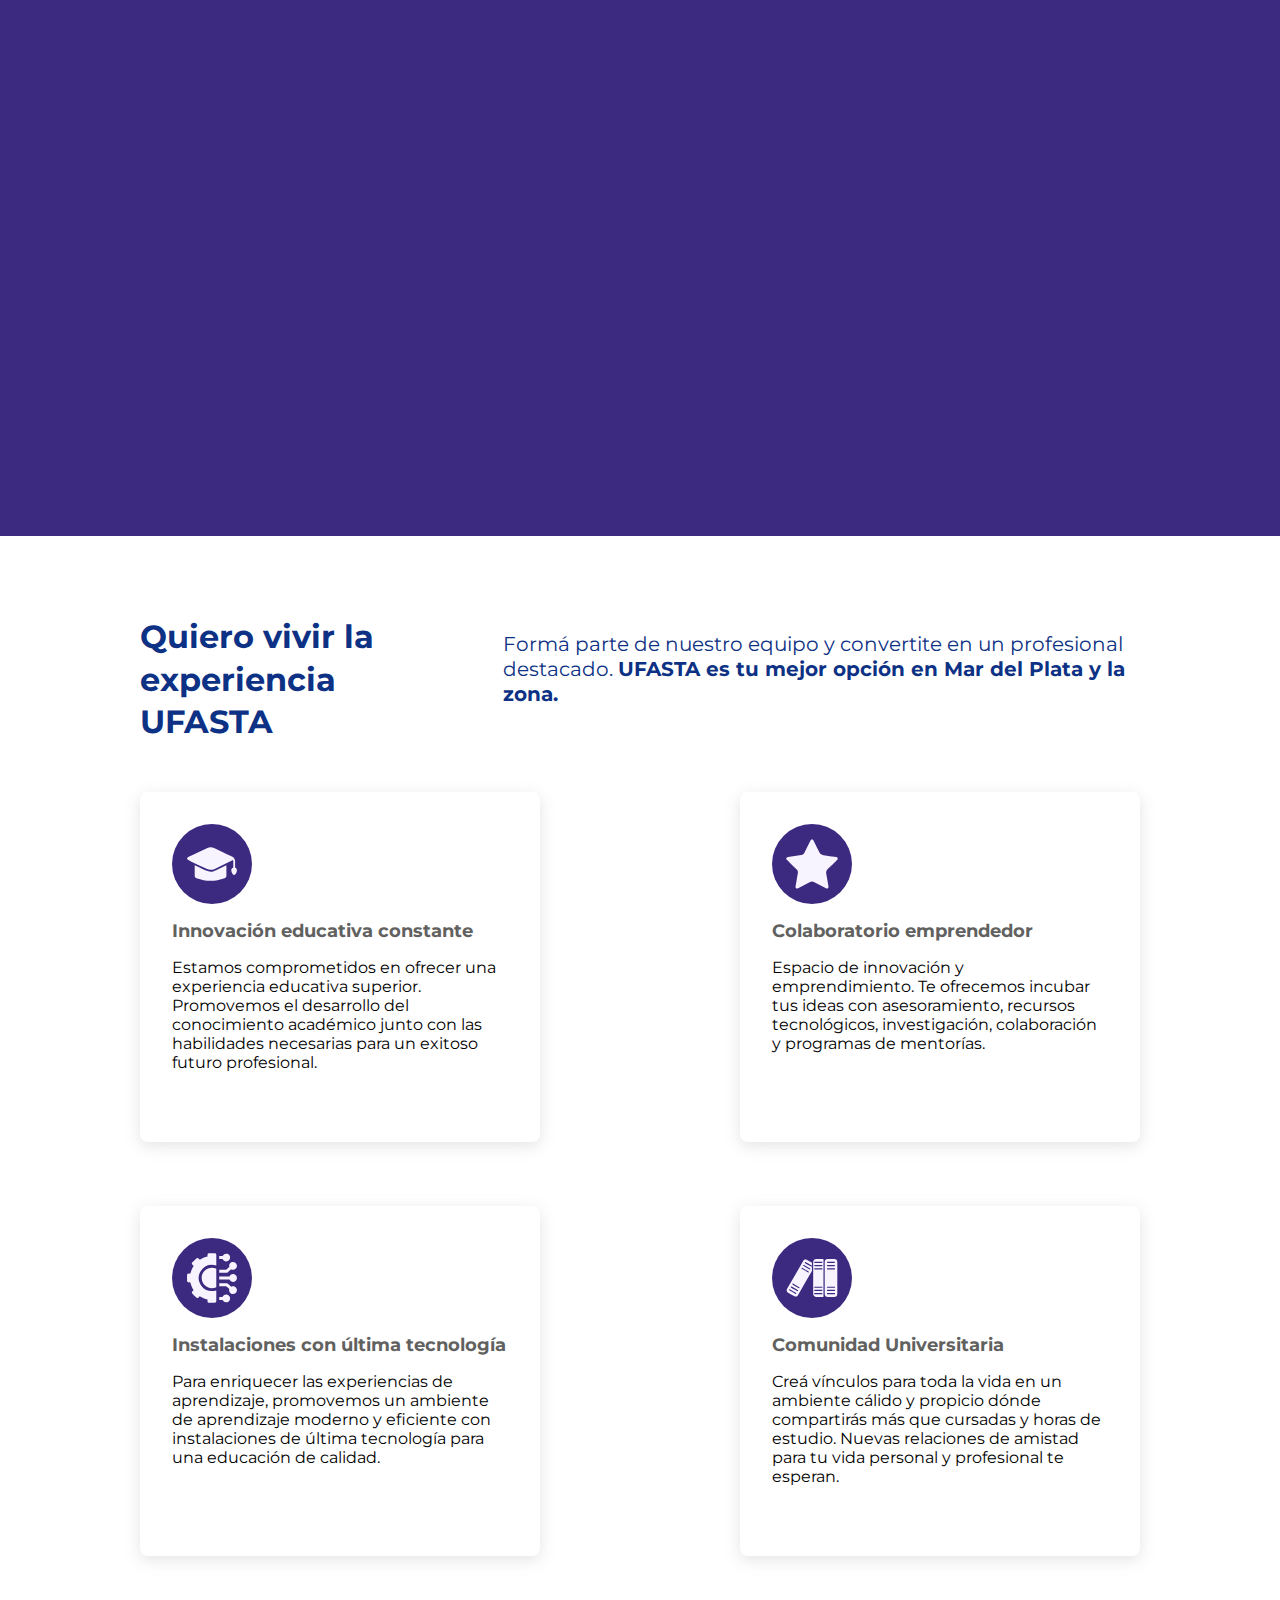
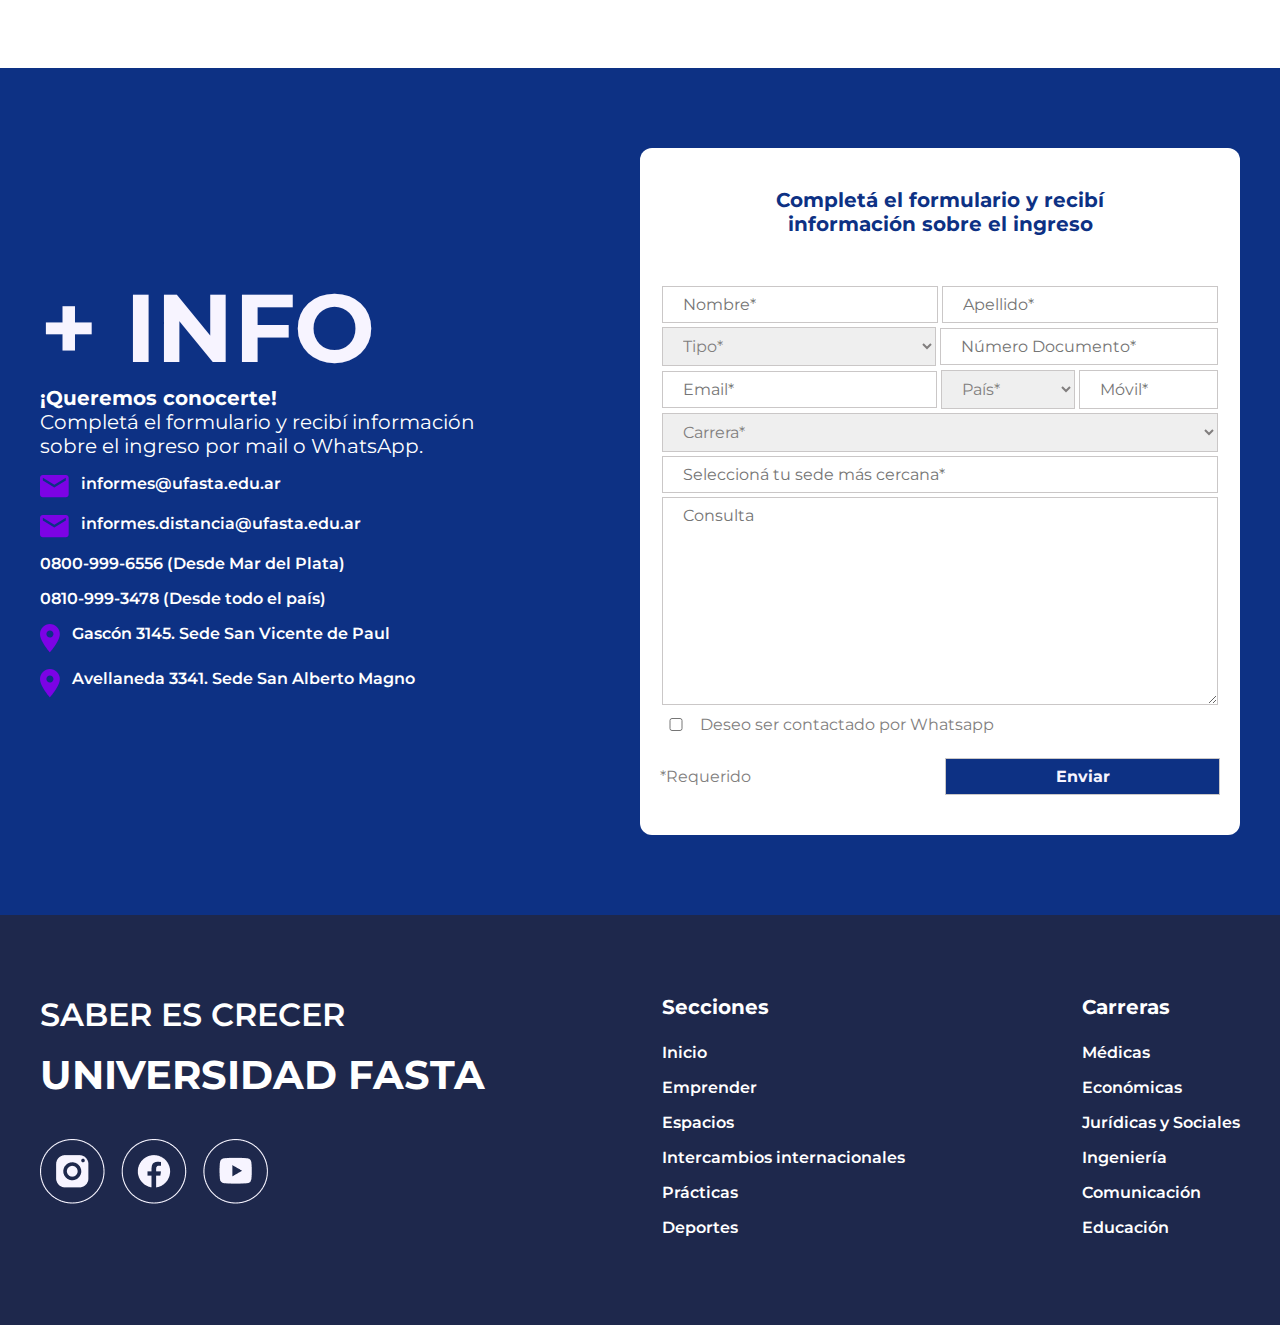
==== commit 42d66511: "V1.7 I've finished all pages (except contact). I still have to make some adjustments." ====
--- a/index.html
+++ b/index.html
@@ -1,837 +1,837 @@
-<!DOCTYPE html>
-<html lang="en">
-  <head>
-    <meta charset="UTF-8" />
-    <meta http-equiv="X-UA-Compatible" content="IE=edge" />
-    <meta name="viewport" content="width=device-width, initial-scale=1.0" />
-    <title>Universidad FASTA | Inicio</title>
-    <link rel="icon" href="./media/favicon-32x32.png" />
-    <link
-      href="https://cdn.jsdelivr.net/npm/bootstrap@5.3.0-alpha3/dist/css/bootstrap.min.css"
-      rel="stylesheet"
-      integrity="sha384-KK94CHFLLe+nY2dmCWGMq91rCGa5gtU4mk92HdvYe+M/SXH301p5ILy+dN9+nJOZ"
-      crossorigin="anonymous"
-    />
-    <script
-      src="https://cdn.jsdelivr.net/npm/bootstrap@5.3.0-alpha3/dist/js/bootstrap.bundle.min.js"
-      integrity="sha384-ENjdO4Dr2bkBIFxQpeoTz1HIcje39Wm4jDKdf19U8gI4ddQ3GYNS7NTKfAdVQSZe"
-      crossorigin="anonymous"
-    ></script>
-    <link rel="stylesheet" type="text/css" href="css/styles.css" />
-  </head>
-  <body>
-    <header class="header">
-      <nav class="navbar navbar-expand-xl fixed-top">
-        <div class="container-fluid">
-          <a href="#">
-            <img
-              src="./media/banner_01.png"
-              class="nav-banner"
-              alt="Logo de Universidad FASTA"
-            />
-          </a>
-          <button
-            class="navbar-toggler"
-            type="button"
-            data-bs-toggle="collapse"
-            data-bs-target="#navbarNavAltMarkup"
-            aria-controls="navbarNavAltMarkup"
-            aria-expanded="false"
-            aria-label="Toggle navigation"
-          >
-            <span class="navbar-toggler-icon"></span>
-          </button>
-          <div class="collapse navbar-collapse" id="navbarNavAltMarkup">
-            <div class="navbar-nav">
-              <a class="nav-link active" href="#">Home</a>
-              <a
-                class="nav-link"
-                href="https://www.ufasta.edu.ar/ingreso/carreras/"
-                target="_blank"
-                >Carreras</a
-              >
-              <a class="nav-link" href="emprender.html">Emprender</a>
-              <a class="nav-link" href="espacios.html">Espacios</a>
-              <a class="nav-link" href="#">Intercambios</a>
-              <a class="nav-link" href="practicas.html">Prácticas</a>
-              <a class="nav-link" href="#">Deportes</a>
-              <a class="nav-link" href="#index-form">Contacto</a>
-            </div>
-          </div>
-        </div>
-      </nav>
-    </header>
-    <div class="index">
-      <section class="index__hero">
-        <div class="hero__wrapper">
-          <div class="hero__content-info">
-            <p>Viví la experiencia de estudiar en Mar del Plata</p>
-            <h1>
-              <span>Activá tu carrera</span> <br />
-              en <span>UFASTA</span>
-            </h1>
-            <div>
-              <p>+ de 25 carreras <span>presenciales</span></p>
-            </div>
-            <a href="#index-form" class="button-primary">Solicitar INFO</a>
-          </div>
-          <div class="hero__content-image">
-            <img src="media/hero-image.png" alt="" />
-          </div>
-        </div>
-      </section>
-      <section class="index__M1">
-        <div class="M1__content-header">
-          <h2>
-            Combiná tu carrera universitaria con el desarrollo de
-            emprendimientos
-          </h2>
-        </div>
-        <div class="M1__content-main">
-          <div class="slider">
-            <div class="slide-track">
-              <div class="slide">
-                <img src="./media/autoplay_01.png" alt="" />
-              </div>
-              <div class="slide">
-                <img src="./media/autoplay_02.png" alt="" />
-              </div>
-              <div class="slide">
-                <img src="./media/autoplay_03.png" alt="" />
-              </div>
-              <div class="slide">
-                <img src="./media/autoplay_04.png" alt="" />
-              </div>
-              <div class="slide">
-                <img src="./media/autoplay_05.png" alt="" />
-              </div>
-              <div class="slide">
-                <img src="./media/autoplay_06.png" alt="" />
-              </div>
-              <div class="slide">
-                <img src="./media/autoplay_01.png" alt="" />
-              </div>
-              <div class="slide">
-                <img src="./media/autoplay_02.png" alt="" />
-              </div>
-              <div class="slide">
-                <img src="./media/autoplay_03.png" alt="" />
-              </div>
-              <div class="slide">
-                <img src="./media/autoplay_04.png" alt="" />
-              </div>
-              <div class="slide">
-                <img src="./media/autoplay_05.png" alt="" />
-              </div>
-              <div class="slide">
-                <img src="./media/autoplay_06.png" alt="" />
-              </div>
-            </div>
-          </div>
-        </div>
-      </section>
-      <section class="index__M2">
-        <div class="M2__wrapper">
-          <div class="M2__content-text">
-            <p>#UFASTA</p>
-            <h2>
-              Viví una <span>experiencia universitaria</span> a otro nivel
-            </h2>
-            <p>
-              Combiná tu carrera con emprendimientos junto a amigos y colegas en
-              el entorno único que ofrece vivir en <span>Mar del Plata</span>.
-            </p>
-          </div>
-          <div class="M2__content-image">
-            <img src="./media/people_01.jpg" alt="" />
-          </div>
-        </div>
-      </section>
-      <section class="index__M3">
-        <div class="M3__content-header">
-          <h2>Conocé nuestras carreras universitarias</h2>
-          <p>¿Con cuál carrera soñás para activar tu futuro?</p>
-          <div class="M3__header-block">
-            <div>
-              <img src="./media/check.svg" alt="" /><span>Tecnicaturas</span>
-            </div>
-            <div>
-              <img src="./media/check.svg" alt="" /><span>Licenciaturas</span>
-            </div>
-            <div>
-              <img src="./media/check.svg" alt="" /><span>Posgrados</span>
-            </div>
-          </div>
-        </div>
-        <div class="M3__content-cards">
-          <div class="M3__cards-card">
-            <button
-              class="btn btn-primary collapsed"
-              type="button"
-              data-bs-toggle="collapse"
-              data-bs-target="#collapse__01"
-              aria-expanded="false"
-              aria-controls="collapse__01"
-            >
-              <img src="./media/logo-medicine.svg" alt="" />
-              <span>Médicas</span>
-              <div class="M3__card-expand"></div>
-            </button>
-            <div class="collapse" id="collapse__01">
-              <div class="card card-body">
-                <ul>
-                  <li>Medicina</li>
-                  <li>Odontología</li>
-                  <li>Licenciatura en Nutrición</li>
-                  <li>Licenciatura en Kinesiología y Fisiatría</li>
-                  <li>Licenciatura en Fonoaudiología</li>
-                  <li>Especialización en Diagnóstico por imágenes</li>
-                  <li>Carrera de Posgrado</li>
-                  <li>Especialización en Medicina legal</li>
-                </ul>
-              </div>
-            </div>
-          </div>
-          <div class="M3__cards-card">
-            <button
-              class="btn btn-primary collapsed"
-              type="button"
-              data-bs-toggle="collapse"
-              data-bs-target="#collapse__02"
-              aria-expanded="false"
-              aria-controls="collapse__02"
-            >
-              <img src="./media/logo-economics.svg" alt="" />
-              <span>Económicas</span>
-              <div class="M3__card-expand"></div>
-            </button>
-            <div class="collapse" id="collapse__02">
-              <div class="card card-body">
-                <ul>
-                  <li>Contador público</li>
-                  <li>Licenciatura en Recursos Humanos</li>
-                  <li>Tecnicatura Universitaria en Marketing</li>
-                  <li>Licenciatura en Administración de Empresas</li>
-                </ul>
-              </div>
-            </div>
-          </div>
-          <div class="M3__cards-card">
-            <button
-              class="btn btn-primary collapsed"
-              type="button"
-              data-bs-toggle="collapse"
-              data-bs-target="#collapse__03"
-              aria-expanded="false"
-              aria-controls="collapse__03"
-            >
-              <img src="./media/logo-law.svg" alt="" />
-              <span>Jurídicas y Sociales</span>
-              <div class="M3__card-expand"></div>
-            </button>
-            <div class="collapse" id="collapse__03">
-              <div class="card card-body">
-                <ul>
-                  <li>Abogacía</li>
-                  <li>Licenciatura en Criminalística</li>
-                  <li>Martillero y Corredor Público e inmobiliario</li>
-                </ul>
-              </div>
-            </div>
-          </div>
-          <div class="M3__cards-card">
-            <button
-              class="btn btn-primary collapsed"
-              type="button"
-              data-bs-toggle="collapse"
-              data-bs-target="#collapse__04"
-              aria-expanded="false"
-              aria-controls="collapse__04"
-            >
-              <img src="./media/logo-engineering.svg" alt="" />
-              <span>Ingeniería</span>
-              <div class="M3__card-expand"></div>
-            </button>
-            <div class="collapse" id="collapse__04">
-              <div class="card card-body">
-                <ul>
-                  <li>Ingeniería en Informática</li>
-                  <li>Ingeniería Ambiental</li>
-                </ul>
-              </div>
-            </div>
-          </div>
-          <div class="M3__cards-card">
-            <button
-              class="btn btn-primary collapsed"
-              type="button"
-              data-bs-toggle="collapse"
-              data-bs-target="#collapse__05"
-              aria-expanded="false"
-              aria-controls="collapse__05"
-            >
-              <img src="./media/logo-communications.svg" alt="" />
-              <span>Comunicación</span>
-              <div class="M3__card-expand"></div>
-            </button>
-            <div class="collapse" id="collapse__05">
-              <div class="card card-body">
-                <ul>
-                  <li>Licenciatura en Comunicación Social</li>
-                  <li>Tecnicatura en Periodismo</li>
-                </ul>
-              </div>
-            </div>
-          </div>
-          <div class="M3__cards-card">
-            <button
-              class="btn btn-primary collapsed"
-              type="button"
-              data-bs-toggle="collapse"
-              data-bs-target="#collapse__06"
-              aria-expanded="false"
-              aria-controls="collapse__06"
-            >
-              <img src="./media/logo-education.svg" alt="" />
-              <span>Educación</span>
-              <div class="M3__card-expand"></div>
-            </button>
-            <div class="collapse" id="collapse__06">
-              <div class="card card-body">
-                <ul>
-                  <li>Profesorado en Educación Inicial</li>
-                  <li>Profesorado en Educación Primaria</li>
-                  <li>Profesorado y Licenciatura en Psicopedagogía</li>
-                  <li>Profesorado y Licenciatura en Cs. de la Educación</li>
-                  <li>
-                    Profesorado Universitario para Nivel Secundario y Superior
-                  </li>
-                  <li>Profesorado Universitario en Inglés</li>
-                </ul>
-              </div>
-            </div>
-          </div>
-        </div>
-        <div class="M3__content-button">
-          <a
-            href="https://www.ufasta.edu.ar/ingreso/carreras/"
-            target="_blank"
-            class="button-primary"
-            >Conocer carreras</a
-          >
-        </div>
-      </section>
-      <section class="index__M4">
-        <div class="M4__wrapper">
-          <div class="M4__content-info">
-            <p>Beneficio</p>
-            <div>
-              <div class="discount-value">30</div>
-              <div class="discount-percentage">
-                <span>%</span>
-                <span>OFF</span>
-              </div>
-            </div>
-            <p>En tu <span>Matrícula</span></p>
-            <p>*Válido hasta el 30/11/2023</p>
-            <a href="#" class="button-primary">Obtener beneficio</a>
-          </div>
-          <div class="M4__content-image">
-            <img src="media/girl-01.png" alt="" />
-          </div>
-        </div>
-      </section>
-      <section class="index__M5">
-        <div id="carousel_01" class="carousel slide" data-bs-ride="carousel">
-          <div class="carousel-indicators">
-            <button
-              type="button"
-              data-bs-target="#carousel_01"
-              data-bs-slide-to="0"
-              class="active"
-              aria-current="true"
-              aria-label="Slide 1"
-            ></button>
-            <button
-              type="button"
-              data-bs-target="#carousel_01"
-              data-bs-slide-to="1"
-              aria-label="Slide 2"
-            ></button>
-            <button
-              type="button"
-              data-bs-target="#carousel_01"
-              data-bs-slide-to="2"
-              aria-label="Slide 3"
-            ></button>
-            <button
-              type="button"
-              data-bs-target="#carousel_01"
-              data-bs-slide-to="3"
-              aria-label="Slide 4"
-            ></button>
-            <button
-              type="button"
-              data-bs-target="#carousel_01"
-              data-bs-slide-to="4"
-              aria-label="Slide 5"
-            ></button>
-          </div>
-          <div class="carousel-inner">
-            <div class="carousel-item active">
-              <div class="carousel-item__wrapper">
-                <div class="carousel-item__text">
-                  <h2>¡Hacé crecer tu proyecto!</h2>
-                  <p>
-                    Fomentamos espacios para crear y desarrollar el espíritu
-                    emprendedor que te prepara para los desafíos del futuro.
-                  </p>
-                  <p>
-                    Colaboratorio, incubadora de empresas y destino emprendedor
-                  </p>
-                  <div>
-                    <a
-                      href="https://www.youtube.com/watch?v=xgODNx_kPME&t=1s"
-                      target="_blank"
-                      >Ver video Incubadora</a
-                    >
-                    <a
-                      href="https://www.youtube.com/watch?v=ErNkfobp8s8"
-                      target="_blank"
-                      >Ver video BorrArt</a
-                    >
-                    <a href="./emprender.html" class="button-primary"
-                      >Ir a emprender!</a
-                    >
-                  </div>
-                </div>
-                <div class="carousel-item__image">
-                  <img src="./media/carousel_01_01.jpg" alt="" />
-                </div>
-              </div>
-            </div>
-            <div class="carousel-item">
-              <div class="carousel-item__wrapper">
-                <div class="carousel-item__text">
-                  <h2>Espacios para conectar</h2>
-                  <p>
-                    Todas las condiciones necesarias para desarrollar una
-                    destacada vida académica con creatividad.
-                  </p>
-                  <p>
-                    Instalaciones y espacios pensados para tu éxito educativo y
-                    personal
-                  </p>
-                  <div>
-                    <a href="espacios.html" class="button-primary"
-                      >Ir a espacios</a
-                    >
-                    <a href="">Ver video</a>
-                  </div>
-                </div>
-                <div class="carousel-item__image">
-                  <img src="./media/carousel_01_02.jpg" alt="" />
-                </div>
-              </div>
-            </div>
-            <div class="carousel-item">
-              <div class="carousel-item__wrapper">
-                <div class="carousel-item__text">
-                  <h2>Experiencial real y desarrollo profesional</h2>
-                  <p>
-                    Descubrí oportunidades para insertarte en el mundo laboral e
-                    impulsar tu carrera profesional.
-                  </p>
-                  <p>Pasantías para ampliar tus conocimientos.</p>
-                  <div>
-                    <a href="" class="button-primary">Ir a prácticas</a>
-                    <a href="">Ver video</a>
-                  </div>
-                </div>
-                <div class="carousel-item__image">
-                  <img src="./media/carousel_01_03.jpg" alt="" />
-                </div>
-              </div>
-            </div>
-            <div class="carousel-item">
-              <div class="carousel-item__wrapper">
-                <div class="carousel-item__text">
-                  <h2>Vos también podés vivir tu experiencia</h2>
-                  <p>
-                    Llevá tu carrera al escenario global junto con una amplia
-                    perspectiva y experiencia.
-                  </p>
-                  <p>
-                    71 convenios de cooperación con universidades extranjeras.
-                  </p>
-                  <div>
-                    <a href="" class="button-primary">Ir a intercambios</a>
-                    <a href="">Ver mapa</a>
-                  </div>
-                </div>
-                <div class="carousel-item__image">
-                  <img src="./media/carousel_01_04.jpg" alt="" />
-                </div>
-              </div>
-            </div>
-            <div class="carousel-item">
-              <div class="carousel-item__wrapper">
-                <div class="carousel-item__text">
-                  <h2>
-                    Deportes, arte y cultura tus aliados en la universidad
-                  </h2>
-                  <p>
-                    Más de 15 actividades recreativas y artísticas pensadas para
-                    tu bienestar físico y emocional.
-                  </p>
-                  <p>Unite a esta emocionante aventura.</p>
-                  <div>
-                    <a href="" class="button-primary">Ir a deportes</a>
-                    <a href="">Ver fotos</a>
-                  </div>
-                </div>
-                <div class="carousel-item__image">
-                  <img src="./media/carousel_01_05.jpg" alt="" />
-                </div>
-              </div>
-            </div>
-          </div>
-        </div>
-      </section>
-      <section class="index__M6">
-        <div class="M6__content-header">Experiencias que motivan</div>
-        <div id="carousel_02" class="carousel slide">
-          <div class="carousel-indicators">
-            <button
-              type="button"
-              data-bs-target="#carousel_02"
-              data-bs-slide-to="0"
-              class="active"
-              aria-current="true"
-              aria-label="Slide 1"
-            ></button>
-            <button
-              type="button"
-              data-bs-target="#carousel_02"
-              data-bs-slide-to="1"
-              aria-label="Slide 2"
-            ></button>
-            <button
-              type="button"
-              data-bs-target="#carousel_02"
-              data-bs-slide-to="2"
-              aria-label="Slide 3"
-            ></button>
-            <button
-              type="button"
-              data-bs-target="#carousel_02"
-              data-bs-slide-to="3"
-              aria-label="Slide 4"
-            ></button>
-            <button
-              type="button"
-              data-bs-target="#carousel_02"
-              data-bs-slide-to="4"
-              aria-label="Slide 5"
-            ></button>
-            <button
-              type="button"
-              data-bs-target="#carousel_02"
-              data-bs-slide-to="5"
-              aria-label="Slide 6"
-            ></button>
-            <button
-              type="button"
-              data-bs-target="#carousel_02"
-              data-bs-slide-to="6"
-              aria-label="Slide 7"
-            ></button>
-            <button
-              type="button"
-              data-bs-target="#carousel_02"
-              data-bs-slide-to="7"
-              aria-label="Slide 8"
-            ></button>
-          </div>
-          <div class="carousel-inner">
-            <div class="carousel-item active">
-              <div class="carousel-item__wrapper">
-                <iframe
-                  width="560"
-                  height="315"
-                  src="https://www.youtube.com/embed/Aaapc3NBsyE?si=nuIVELjInbUjMp_8"
-                  title="YouTube video player"
-                  frameborder="0"
-                  allow="accelerometer; autoplay; clipboard-write; encrypted-media; gyroscope; picture-in-picture; web-share"
-                  allowfullscreen
-                ></iframe>
-              </div>
-            </div>
-            <div class="carousel-item">
-              <div class="carousel-item__wrapper">
-                <iframe
-                  width="560"
-                  height="315"
-                  src="https://www.youtube.com/embed/xgODNx_kPME?si=xGg6SBKzTjxfVJVU"
-                  title="YouTube video player"
-                  frameborder="0"
-                  allow="accelerometer; autoplay; clipboard-write; encrypted-media; gyroscope; picture-in-picture; web-share"
-                  allowfullscreen
-                ></iframe>
-              </div>
-            </div>
-            <div class="carousel-item">
-              <div class="carousel-item__wrapper">
-                <iframe
-                  width="560"
-                  height="315"
-                  src="https://www.youtube.com/embed/zws_RrHHGVs?si=WjaG30O6J0YqotYe"
-                  title="YouTube video player"
-                  frameborder="0"
-                  allow="accelerometer; autoplay; clipboard-write; encrypted-media; gyroscope; picture-in-picture; web-share"
-                  allowfullscreen
-                ></iframe>
-              </div>
-            </div>
-            <div class="carousel-item">
-              <div class="carousel-item__wrapper">
-                <iframe
-                  width="560"
-                  height="315"
-                  src="https://www.youtube.com/embed/xNSegIaMh5A?si=q8B0QZeuCmWJarlp"
-                  title="YouTube video player"
-                  frameborder="0"
-                  allow="accelerometer; autoplay; clipboard-write; encrypted-media; gyroscope; picture-in-picture; web-share"
-                  allowfullscreen
-                ></iframe>
-              </div>
-            </div>
-            <div class="carousel-item">
-              <div class="carousel-item__wrapper">
-                <iframe
-                  width="560"
-                  height="315"
-                  src="https://www.youtube.com/embed/ErNkfobp8s8?si=l2yagb3wvBchYOs_"
-                  title="YouTube video player"
-                  frameborder="0"
-                  allow="accelerometer; autoplay; clipboard-write; encrypted-media; gyroscope; picture-in-picture; web-share"
-                  allowfullscreen
-                ></iframe>
-              </div>
-            </div>
-            <div class="carousel-item">
-              <div class="carousel-item__wrapper">
-                <iframe
-                  width="560"
-                  height="315"
-                  src="https://www.youtube.com/embed/4N1FotQsqQc?si=mjQBkUvk4EaswwkZ"
-                  title="YouTube video player"
-                  frameborder="0"
-                  allow="accelerometer; autoplay; clipboard-write; encrypted-media; gyroscope; picture-in-picture; web-share"
-                  allowfullscreen
-                ></iframe>
-              </div>
-            </div>
-            <div class="carousel-item">
-              <div class="carousel-item__wrapper">
-                <iframe
-                  width="560"
-                  height="315"
-                  src="https://www.youtube.com/embed/Cb3XpCd2Jkc?si=kAne-dz_zqxjrLT_"
-                  title="YouTube video player"
-                  frameborder="0"
-                  allow="accelerometer; autoplay; clipboard-write; encrypted-media; gyroscope; picture-in-picture; web-share"
-                  allowfullscreen
-                ></iframe>
-              </div>
-            </div>
-            <div class="carousel-item">
-              <div class="carousel-item__wrapper">
-                <iframe
-                  width="560"
-                  height="315"
-                  src="https://www.youtube.com/embed/9pk6x4eF_TU?si=VCGg3ihxQKC2dSPx"
-                  title="YouTube video player"
-                  frameborder="0"
-                  allow="accelerometer; autoplay; clipboard-write; encrypted-media; gyroscope; picture-in-picture; web-share"
-                  allowfullscreen
-                ></iframe>
-              </div>
-            </div>
-          </div>
-        </div>
-      </section>
-      <section class="index__M7">
-        <div class="M7__wrapper">
-          <div class="M7__content-header">
-            <h2>Quiero vivir la experiencia UFASTA</h2>
-            <p>
-              Formá parte de nuestro equipo y convertite en un profesional
-              destacado.
-              <span>UFASTA es tu mejor opción en Mar del Plata y la zona.</span>
-            </p>
-          </div>
-          <div class="M7__content-cards">
-            <div class="M7__cards-card">
-              <img src="./media/hat-purple.svg" alt="" />
-              <h3>Innovación educativa constante</h3>
-              <p>
-                Estamos comprometidos en ofrecer una experiencia educativa
-                superior. Promovemos el desarrollo del conocimiento académico
-                junto con las habilidades necesarias para un exitoso futuro
-                profesional.
-              </p>
-            </div>
-            <div class="M7__cards-card">
-              <img src="./media/star-purple-01.svg" alt="" />
-              <h3>Colaboratorio emprendedor</h3>
-              <p>
-                Espacio de innovación y emprendimiento. Te ofrecemos incubar tus
-                ideas con asesoramiento, recursos tecnológicos, investigación,
-                colaboración y programas de mentorías.
-              </p>
-            </div>
-            <div class="M7__cards-card">
-              <img src="./media/tech-purple.svg" alt="" />
-              <h3>Instalaciones con última tecnología</h3>
-              <p>
-                Para enriquecer las experiencias de aprendizaje, promovemos un
-                ambiente de aprendizaje moderno y eficiente con instalaciones de
-                última tecnología para una educación de calidad.
-              </p>
-            </div>
-            <div class="M7__cards-card">
-              <img src="./media/books-purple.svg" alt="" />
-              <h3>Comunidad Universitaria</h3>
-              <p>
-                Creá vínculos para toda la vida en un ambiente cálido y propicio
-                dónde compartirás más que cursadas y horas de estudio. Nuevas
-                relaciones de amistad para tu vida personal y profesional te
-                esperan.
-              </p>
-            </div>
-          </div>
-        </div>
-      </section>
-      <section id="index-form" class="website__form">
-        <div class="form__wrapper">
-          <div class="form__content-text">
-            <p>+ INFO</p>
-            <p>¡Queremos conocerte!</p>
-            <p>
-              Completá el formulario y recibí información sobre el ingreso por
-              mail o WhatsApp.
-            </p>
-            <div class="form__text-full">
-              <img src="./media/logo-email.svg" alt="" />
-              <p>informes@ufasta.edu.ar</p>
-            </div>
-            <div class="form__text-full">
-              <img src="./media/logo-email.svg" alt="" />
-              <p>informes.distancia@ufasta.edu.ar</p>
-            </div>
-            <div class="form__text-simple">
-              <p>0800-999-6556 <span>(Desde Mar del Plata)</span></p>
-            </div>
-            <div class="form__text-simple">
-              <p>0810-999-3478 <span>(Desde todo el país)</span></p>
-            </div>
-            <div class="form__text-full">
-              <img src="./media/logo-location.svg" alt="" />
-              <p>Gascón 3145. Sede San Vicente de Paul</p>
-            </div>
-            <div class="form__text-full">
-              <img src="./media/logo-location.svg" alt="" />
-              <p>Avellaneda 3341. Sede San Alberto Magno</p>
-            </div>
-          </div>
-          <form action="" class="form__content-main">
-            <p>Completá el formulario y recibí información sobre el ingreso</p>
-            <div class="form__main-row">
-              <input type="text" placeholder="Nombre*" /><input
-                type="text"
-                placeholder="Apellido*"
-              />
-            </div>
-            <div class="form__main-row">
-              <select name="" id="">
-                <option value="">Tipo*</option>
-              </select>
-              <input type="text" placeholder="Número Documento*" />
-            </div>
-            <div class="form__main-row">
-              <input type="email" placeholder="Email*" />
-              <div class="form__row-block">
-                <select name="" id="">
-                  <option value="">País*</option>
-                </select>
-                <input type="text" placeholder="Móvil*" />
-              </div>
-            </div>
-            <div class="form__main-row">
-              <select name="" id="">
-                <option value="">Carrera*</option>
-              </select>
-            </div>
-            <div class="form__main-row">
-              <input
-                type="text"
-                placeholder="Seleccioná tu sede más cercana*"
-              />
-            </div>
-            <div class="form__main-row">
-              <textarea
-                name=""
-                id=""
-                cols="30"
-                rows="10"
-                placeholder="Consulta"
-              ></textarea>
-            </div>
-            <div class="form__main-row">
-              <label
-                ><input type="checkbox" name="" id="" />
-                Deseo ser contactado por Whatsapp
-              </label>
-            </div>
-            <div class="form__main-row">
-              <p>*Requerido</p>
-              <input type="submit" value="Enviar" />
-            </div>
-          </form>
-        </div>
-      </section>
-    </div>
-    <footer>
-      <div class="footer__wrapper">
-        <div class="footer__header">
-          <p>SABER ES CRECER</p>
-          <p>UNIVERSIDAD FASTA</p>
-          <div>
-            <a href=""><img src="./media/logo-instagram.png" alt="" /></a>
-            <a href=""><img src="./media/logo-facebook.png" alt="" /></a>
-            <a href=""><img src="./media/logo-youtube.png" alt="" /></a>
-          </div>
-        </div>
-        <div class="column">
-          <p>Secciones</p>
-          <a href="#">Inicio</a>
-          <a href="emprender.html">Emprender</a>
-          <a href="espacios.html">Espacios</a>
-          <a href="">Intercambios internacionales</a>
-          <a href="">Prácticas</a>
-          <a href="">Deportes</a>
-        </div>
-        <div class="column">
-          <p>Carreras</p>
-          <a href="">Médicas</a>
-          <a href="">Económicas</a>
-          <a href="">Jurídicas y Sociales</a>
-          <a href="">Ingeniería</a>
-          <a href="">Comunicación</a>
-          <a href="">Educación</a>
-        </div>
-      </div>
-    </footer>
-  </body>
-</html>
+<!DOCTYPE html>
+<html lang="en">
+  <head>
+    <meta charset="UTF-8" />
+    <meta http-equiv="X-UA-Compatible" content="IE=edge" />
+    <meta name="viewport" content="width=device-width, initial-scale=1.0" />
+    <title>Universidad FASTA | Inicio</title>
+    <link rel="icon" href="./media/favicon-32x32.png" />
+    <link
+      href="https://cdn.jsdelivr.net/npm/bootstrap@5.3.0-alpha3/dist/css/bootstrap.min.css"
+      rel="stylesheet"
+      integrity="sha384-KK94CHFLLe+nY2dmCWGMq91rCGa5gtU4mk92HdvYe+M/SXH301p5ILy+dN9+nJOZ"
+      crossorigin="anonymous"
+    />
+    <script
+      src="https://cdn.jsdelivr.net/npm/bootstrap@5.3.0-alpha3/dist/js/bootstrap.bundle.min.js"
+      integrity="sha384-ENjdO4Dr2bkBIFxQpeoTz1HIcje39Wm4jDKdf19U8gI4ddQ3GYNS7NTKfAdVQSZe"
+      crossorigin="anonymous"
+    ></script>
+    <link rel="stylesheet" type="text/css" href="css/styles.css" />
+  </head>
+  <body>
+    <header class="header">
+      <nav class="navbar navbar-expand-xl fixed-top">
+        <div class="container-fluid">
+          <a href="#">
+            <img
+              src="./media/banner_01.png"
+              class="nav-banner"
+              alt="Logo de Universidad FASTA"
+            />
+          </a>
+          <button
+            class="navbar-toggler"
+            type="button"
+            data-bs-toggle="collapse"
+            data-bs-target="#navbarNavAltMarkup"
+            aria-controls="navbarNavAltMarkup"
+            aria-expanded="false"
+            aria-label="Toggle navigation"
+          >
+            <span class="navbar-toggler-icon"></span>
+          </button>
+          <div class="collapse navbar-collapse" id="navbarNavAltMarkup">
+            <div class="navbar-nav">
+              <a class="nav-link active" href="#">Home</a>
+              <a
+                class="nav-link"
+                href="https://www.ufasta.edu.ar/ingreso/carreras/"
+                target="_blank"
+                >Carreras</a
+              >
+              <a class="nav-link" href="emprender.html">Emprender</a>
+              <a class="nav-link" href="espacios.html">Espacios</a>
+              <a class="nav-link" href="intercambios.html">Intercambios</a>
+              <a class="nav-link" href="practicas.html">Prácticas</a>
+              <a class="nav-link" href="deportes.html">Deportes</a>
+              <a class="nav-link" href="#index-form">Contacto</a>
+            </div>
+          </div>
+        </div>
+      </nav>
+    </header>
+    <div class="index">
+      <section class="index__hero">
+        <div class="hero__wrapper">
+          <div class="hero__content-info">
+            <p>Viví la experiencia de estudiar en Mar del Plata</p>
+            <h1>
+              <span>Activá tu carrera</span> <br />
+              en <span>UFASTA</span>
+            </h1>
+            <div>
+              <p>+ de 25 carreras <span>presenciales</span></p>
+            </div>
+            <a href="#index-form" class="button-primary">Solicitar INFO</a>
+          </div>
+          <div class="hero__content-image">
+            <img src="media/hero-image.png" alt="" />
+          </div>
+        </div>
+      </section>
+      <section class="index__M1">
+        <div class="M1__content-header">
+          <h2>
+            Combiná tu carrera universitaria con el desarrollo de
+            emprendimientos
+          </h2>
+        </div>
+        <div class="M1__content-main">
+          <div class="slider">
+            <div class="slide-track">
+              <div class="slide">
+                <img src="./media/autoplay-01.png" alt="" />
+              </div>
+              <div class="slide">
+                <img src="./media/autoplay-02.png" alt="" />
+              </div>
+              <div class="slide">
+                <img src="./media/autoplay-03.png" alt="" />
+              </div>
+              <div class="slide">
+                <img src="./media/autoplay-04.png" alt="" />
+              </div>
+              <div class="slide">
+                <img src="./media/autoplay-05.png" alt="" />
+              </div>
+              <div class="slide">
+                <img src="./media/autoplay-06.png" alt="" />
+              </div>
+              <div class="slide">
+                <img src="./media/autoplay-01.png" alt="" />
+              </div>
+              <div class="slide">
+                <img src="./media/autoplay-02.png" alt="" />
+              </div>
+              <div class="slide">
+                <img src="./media/autoplay-03.png" alt="" />
+              </div>
+              <div class="slide">
+                <img src="./media/autoplay-04.png" alt="" />
+              </div>
+              <div class="slide">
+                <img src="./media/autoplay-05.png" alt="" />
+              </div>
+              <div class="slide">
+                <img src="./media/autoplay-06.png" alt="" />
+              </div>
+            </div>
+          </div>
+        </div>
+      </section>
+      <section class="index__M2">
+        <div class="M2__wrapper">
+          <div class="M2__content-text">
+            <p>#UFASTA</p>
+            <h2>
+              Viví una <span>experiencia universitaria</span> a otro nivel
+            </h2>
+            <p>
+              Combiná tu carrera con emprendimientos junto a amigos y colegas en
+              el entorno único que ofrece vivir en <span>Mar del Plata</span>.
+            </p>
+          </div>
+          <div class="M2__content-image">
+            <img src="./media/people_01.jpg" alt="" />
+          </div>
+        </div>
+      </section>
+      <section class="index__M3">
+        <div class="M3__content-header">
+          <h2>Conocé nuestras carreras universitarias</h2>
+          <p>¿Con cuál carrera soñás para activar tu futuro?</p>
+          <div class="M3__header-block">
+            <div>
+              <img src="./media/check.svg" alt="" /><span>Tecnicaturas</span>
+            </div>
+            <div>
+              <img src="./media/check.svg" alt="" /><span>Licenciaturas</span>
+            </div>
+            <div>
+              <img src="./media/check.svg" alt="" /><span>Posgrados</span>
+            </div>
+          </div>
+        </div>
+        <div class="M3__content-cards">
+          <div class="M3__cards-card">
+            <button
+              class="btn btn-primary collapsed"
+              type="button"
+              data-bs-toggle="collapse"
+              data-bs-target="#collapse__01"
+              aria-expanded="false"
+              aria-controls="collapse__01"
+            >
+              <img src="./media/logo-medicine.svg" alt="" />
+              <span>Médicas</span>
+              <div class="M3__card-expand"></div>
+            </button>
+            <div class="collapse" id="collapse__01">
+              <div class="card card-body">
+                <ul>
+                  <li>Medicina</li>
+                  <li>Odontología</li>
+                  <li>Licenciatura en Nutrición</li>
+                  <li>Licenciatura en Kinesiología y Fisiatría</li>
+                  <li>Licenciatura en Fonoaudiología</li>
+                  <li>Especialización en Diagnóstico por imágenes</li>
+                  <li>Carrera de Posgrado</li>
+                  <li>Especialización en Medicina legal</li>
+                </ul>
+              </div>
+            </div>
+          </div>
+          <div class="M3__cards-card">
+            <button
+              class="btn btn-primary collapsed"
+              type="button"
+              data-bs-toggle="collapse"
+              data-bs-target="#collapse__02"
+              aria-expanded="false"
+              aria-controls="collapse__02"
+            >
+              <img src="./media/logo-economics.svg" alt="" />
+              <span>Económicas</span>
+              <div class="M3__card-expand"></div>
+            </button>
+            <div class="collapse" id="collapse__02">
+              <div class="card card-body">
+                <ul>
+                  <li>Contador público</li>
+                  <li>Licenciatura en Recursos Humanos</li>
+                  <li>Tecnicatura Universitaria en Marketing</li>
+                  <li>Licenciatura en Administración de Empresas</li>
+                </ul>
+              </div>
+            </div>
+          </div>
+          <div class="M3__cards-card">
+            <button
+              class="btn btn-primary collapsed"
+              type="button"
+              data-bs-toggle="collapse"
+              data-bs-target="#collapse__03"
+              aria-expanded="false"
+              aria-controls="collapse__03"
+            >
+              <img src="./media/logo-law.svg" alt="" />
+              <span>Jurídicas y Sociales</span>
+              <div class="M3__card-expand"></div>
+            </button>
+            <div class="collapse" id="collapse__03">
+              <div class="card card-body">
+                <ul>
+                  <li>Abogacía</li>
+                  <li>Licenciatura en Criminalística</li>
+                  <li>Martillero y Corredor Público e inmobiliario</li>
+                </ul>
+              </div>
+            </div>
+          </div>
+          <div class="M3__cards-card">
+            <button
+              class="btn btn-primary collapsed"
+              type="button"
+              data-bs-toggle="collapse"
+              data-bs-target="#collapse__04"
+              aria-expanded="false"
+              aria-controls="collapse__04"
+            >
+              <img src="./media/logo-engineering.svg" alt="" />
+              <span>Ingeniería</span>
+              <div class="M3__card-expand"></div>
+            </button>
+            <div class="collapse" id="collapse__04">
+              <div class="card card-body">
+                <ul>
+                  <li>Ingeniería en Informática</li>
+                  <li>Ingeniería Ambiental</li>
+                </ul>
+              </div>
+            </div>
+          </div>
+          <div class="M3__cards-card">
+            <button
+              class="btn btn-primary collapsed"
+              type="button"
+              data-bs-toggle="collapse"
+              data-bs-target="#collapse__05"
+              aria-expanded="false"
+              aria-controls="collapse__05"
+            >
+              <img src="./media/logo-communications.svg" alt="" />
+              <span>Comunicación</span>
+              <div class="M3__card-expand"></div>
+            </button>
+            <div class="collapse" id="collapse__05">
+              <div class="card card-body">
+                <ul>
+                  <li>Licenciatura en Comunicación Social</li>
+                  <li>Tecnicatura en Periodismo</li>
+                </ul>
+              </div>
+            </div>
+          </div>
+          <div class="M3__cards-card">
+            <button
+              class="btn btn-primary collapsed"
+              type="button"
+              data-bs-toggle="collapse"
+              data-bs-target="#collapse__06"
+              aria-expanded="false"
+              aria-controls="collapse__06"
+            >
+              <img src="./media/logo-education.svg" alt="" />
+              <span>Educación</span>
+              <div class="M3__card-expand"></div>
+            </button>
+            <div class="collapse" id="collapse__06">
+              <div class="card card-body">
+                <ul>
+                  <li>Profesorado en Educación Inicial</li>
+                  <li>Profesorado en Educación Primaria</li>
+                  <li>Profesorado y Licenciatura en Psicopedagogía</li>
+                  <li>Profesorado y Licenciatura en Cs. de la Educación</li>
+                  <li>
+                    Profesorado Universitario para Nivel Secundario y Superior
+                  </li>
+                  <li>Profesorado Universitario en Inglés</li>
+                </ul>
+              </div>
+            </div>
+          </div>
+        </div>
+        <div class="M3__content-button">
+          <a
+            href="https://www.ufasta.edu.ar/ingreso/carreras/"
+            target="_blank"
+            class="button-primary"
+            >Conocer carreras</a
+          >
+        </div>
+      </section>
+      <section class="index__M4">
+        <div class="M4__wrapper">
+          <div class="M4__content-info">
+            <p>Beneficio</p>
+            <div>
+              <div class="discount-value">30</div>
+              <div class="discount-percentage">
+                <span>%</span>
+                <span>OFF</span>
+              </div>
+            </div>
+            <p>En tu <span>Matrícula</span></p>
+            <p>*Válido hasta el 30/11/2023</p>
+            <a href="#index-form" class="button-primary">Obtener beneficio</a>
+          </div>
+          <div class="M4__content-image">
+            <img src="media/girl-01.png" alt="" />
+          </div>
+        </div>
+      </section>
+      <section class="index__M5">
+        <div id="carousel_01" class="carousel slide" data-bs-ride="carousel">
+          <div class="carousel-indicators">
+            <button
+              type="button"
+              data-bs-target="#carousel_01"
+              data-bs-slide-to="0"
+              class="active"
+              aria-current="true"
+              aria-label="Slide 1"
+            ></button>
+            <button
+              type="button"
+              data-bs-target="#carousel_01"
+              data-bs-slide-to="1"
+              aria-label="Slide 2"
+            ></button>
+            <button
+              type="button"
+              data-bs-target="#carousel_01"
+              data-bs-slide-to="2"
+              aria-label="Slide 3"
+            ></button>
+            <button
+              type="button"
+              data-bs-target="#carousel_01"
+              data-bs-slide-to="3"
+              aria-label="Slide 4"
+            ></button>
+            <button
+              type="button"
+              data-bs-target="#carousel_01"
+              data-bs-slide-to="4"
+              aria-label="Slide 5"
+            ></button>
+          </div>
+          <div class="carousel-inner">
+            <div class="carousel-item active">
+              <div class="carousel-item__wrapper">
+                <div class="carousel-item__text">
+                  <h2>¡Hacé crecer tu proyecto!</h2>
+                  <p>
+                    Fomentamos espacios para crear y desarrollar el espíritu
+                    emprendedor que te prepara para los desafíos del futuro.
+                  </p>
+                  <p>
+                    Colaboratorio, incubadora de empresas y destino emprendedor
+                  </p>
+                  <div>
+                    <a
+                      href="https://www.youtube.com/watch?v=xgODNx_kPME&t=1s"
+                      target="_blank"
+                      >Ver video Incubadora</a
+                    >
+                    <a
+                      href="https://www.youtube.com/watch?v=ErNkfobp8s8"
+                      target="_blank"
+                      >Ver video BorrArt</a
+                    >
+                    <a href="./emprender.html" class="button-primary"
+                      >Ir a emprender!</a
+                    >
+                  </div>
+                </div>
+                <div class="carousel-item__image">
+                  <img src="./media/carousel_01_01.jpg" alt="" />
+                </div>
+              </div>
+            </div>
+            <div class="carousel-item">
+              <div class="carousel-item__wrapper">
+                <div class="carousel-item__text">
+                  <h2>Espacios para conectar</h2>
+                  <p>
+                    Todas las condiciones necesarias para desarrollar una
+                    destacada vida académica con creatividad.
+                  </p>
+                  <p>
+                    Instalaciones y espacios pensados para tu éxito educativo y
+                    personal
+                  </p>
+                  <div>
+                    <a href="espacios.html" class="button-primary"
+                      >Ir a espacios</a
+                    >
+                    <a href="">Ver video</a>
+                  </div>
+                </div>
+                <div class="carousel-item__image">
+                  <img src="./media/carousel_01_02.jpg" alt="" />
+                </div>
+              </div>
+            </div>
+            <div class="carousel-item">
+              <div class="carousel-item__wrapper">
+                <div class="carousel-item__text">
+                  <h2>Experiencial real y desarrollo profesional</h2>
+                  <p>
+                    Descubrí oportunidades para insertarte en el mundo laboral e
+                    impulsar tu carrera profesional.
+                  </p>
+                  <p>Pasantías para ampliar tus conocimientos.</p>
+                  <div>
+                    <a href="" class="button-primary">Ir a prácticas</a>
+                    <a href="">Ver video</a>
+                  </div>
+                </div>
+                <div class="carousel-item__image">
+                  <img src="./media/carousel_01_03.jpg" alt="" />
+                </div>
+              </div>
+            </div>
+            <div class="carousel-item">
+              <div class="carousel-item__wrapper">
+                <div class="carousel-item__text">
+                  <h2>Vos también podés vivir tu experiencia</h2>
+                  <p>
+                    Llevá tu carrera al escenario global junto con una amplia
+                    perspectiva y experiencia.
+                  </p>
+                  <p>
+                    71 convenios de cooperación con universidades extranjeras.
+                  </p>
+                  <div>
+                    <a href="" class="button-primary">Ir a intercambios</a>
+                    <a href="">Ver mapa</a>
+                  </div>
+                </div>
+                <div class="carousel-item__image">
+                  <img src="./media/carousel_01_04.jpg" alt="" />
+                </div>
+              </div>
+            </div>
+            <div class="carousel-item">
+              <div class="carousel-item__wrapper">
+                <div class="carousel-item__text">
+                  <h2>
+                    Deportes, arte y cultura tus aliados en la universidad
+                  </h2>
+                  <p>
+                    Más de 15 actividades recreativas y artísticas pensadas para
+                    tu bienestar físico y emocional.
+                  </p>
+                  <p>Unite a esta emocionante aventura.</p>
+                  <div>
+                    <a href="" class="button-primary">Ir a deportes</a>
+                    <a href="">Ver fotos</a>
+                  </div>
+                </div>
+                <div class="carousel-item__image">
+                  <img src="./media/carousel_01_05.jpg" alt="" />
+                </div>
+              </div>
+            </div>
+          </div>
+        </div>
+      </section>
+      <section class="index__M6">
+        <div class="M6__content-header">Experiencias que motivan</div>
+        <div id="carousel_02" class="carousel slide">
+          <div class="carousel-indicators">
+            <button
+              type="button"
+              data-bs-target="#carousel_02"
+              data-bs-slide-to="0"
+              class="active"
+              aria-current="true"
+              aria-label="Slide 1"
+            ></button>
+            <button
+              type="button"
+              data-bs-target="#carousel_02"
+              data-bs-slide-to="1"
+              aria-label="Slide 2"
+            ></button>
+            <button
+              type="button"
+              data-bs-target="#carousel_02"
+              data-bs-slide-to="2"
+              aria-label="Slide 3"
+            ></button>
+            <button
+              type="button"
+              data-bs-target="#carousel_02"
+              data-bs-slide-to="3"
+              aria-label="Slide 4"
+            ></button>
+            <button
+              type="button"
+              data-bs-target="#carousel_02"
+              data-bs-slide-to="4"
+              aria-label="Slide 5"
+            ></button>
+            <button
+              type="button"
+              data-bs-target="#carousel_02"
+              data-bs-slide-to="5"
+              aria-label="Slide 6"
+            ></button>
+            <button
+              type="button"
+              data-bs-target="#carousel_02"
+              data-bs-slide-to="6"
+              aria-label="Slide 7"
+            ></button>
+            <button
+              type="button"
+              data-bs-target="#carousel_02"
+              data-bs-slide-to="7"
+              aria-label="Slide 8"
+            ></button>
+          </div>
+          <div class="carousel-inner">
+            <div class="carousel-item active">
+              <div class="carousel-item__wrapper">
+                <iframe
+                  width="560"
+                  height="315"
+                  src="https://www.youtube.com/embed/Aaapc3NBsyE?si=nuIVELjInbUjMp_8"
+                  title="YouTube video player"
+                  frameborder="0"
+                  allow="accelerometer; autoplay; clipboard-write; encrypted-media; gyroscope; picture-in-picture; web-share"
+                  allowfullscreen
+                ></iframe>
+              </div>
+            </div>
+            <div class="carousel-item">
+              <div class="carousel-item__wrapper">
+                <iframe
+                  width="560"
+                  height="315"
+                  src="https://www.youtube.com/embed/xgODNx_kPME?si=xGg6SBKzTjxfVJVU"
+                  title="YouTube video player"
+                  frameborder="0"
+                  allow="accelerometer; autoplay; clipboard-write; encrypted-media; gyroscope; picture-in-picture; web-share"
+                  allowfullscreen
+                ></iframe>
+              </div>
+            </div>
+            <div class="carousel-item">
+              <div class="carousel-item__wrapper">
+                <iframe
+                  width="560"
+                  height="315"
+                  src="https://www.youtube.com/embed/zws_RrHHGVs?si=WjaG30O6J0YqotYe"
+                  title="YouTube video player"
+                  frameborder="0"
+                  allow="accelerometer; autoplay; clipboard-write; encrypted-media; gyroscope; picture-in-picture; web-share"
+                  allowfullscreen
+                ></iframe>
+              </div>
+            </div>
+            <div class="carousel-item">
+              <div class="carousel-item__wrapper">
+                <iframe
+                  width="560"
+                  height="315"
+                  src="https://www.youtube.com/embed/xNSegIaMh5A?si=q8B0QZeuCmWJarlp"
+                  title="YouTube video player"
+                  frameborder="0"
+                  allow="accelerometer; autoplay; clipboard-write; encrypted-media; gyroscope; picture-in-picture; web-share"
+                  allowfullscreen
+                ></iframe>
+              </div>
+            </div>
+            <div class="carousel-item">
+              <div class="carousel-item__wrapper">
+                <iframe
+                  width="560"
+                  height="315"
+                  src="https://www.youtube.com/embed/ErNkfobp8s8?si=l2yagb3wvBchYOs_"
+                  title="YouTube video player"
+                  frameborder="0"
+                  allow="accelerometer; autoplay; clipboard-write; encrypted-media; gyroscope; picture-in-picture; web-share"
+                  allowfullscreen
+                ></iframe>
+              </div>
+            </div>
+            <div class="carousel-item">
+              <div class="carousel-item__wrapper">
+                <iframe
+                  width="560"
+                  height="315"
+                  src="https://www.youtube.com/embed/4N1FotQsqQc?si=mjQBkUvk4EaswwkZ"
+                  title="YouTube video player"
+                  frameborder="0"
+                  allow="accelerometer; autoplay; clipboard-write; encrypted-media; gyroscope; picture-in-picture; web-share"
+                  allowfullscreen
+                ></iframe>
+              </div>
+            </div>
+            <div class="carousel-item">
+              <div class="carousel-item__wrapper">
+                <iframe
+                  width="560"
+                  height="315"
+                  src="https://www.youtube.com/embed/Cb3XpCd2Jkc?si=kAne-dz_zqxjrLT_"
+                  title="YouTube video player"
+                  frameborder="0"
+                  allow="accelerometer; autoplay; clipboard-write; encrypted-media; gyroscope; picture-in-picture; web-share"
+                  allowfullscreen
+                ></iframe>
+              </div>
+            </div>
+            <div class="carousel-item">
+              <div class="carousel-item__wrapper">
+                <iframe
+                  width="560"
+                  height="315"
+                  src="https://www.youtube.com/embed/9pk6x4eF_TU?si=VCGg3ihxQKC2dSPx"
+                  title="YouTube video player"
+                  frameborder="0"
+                  allow="accelerometer; autoplay; clipboard-write; encrypted-media; gyroscope; picture-in-picture; web-share"
+                  allowfullscreen
+                ></iframe>
+              </div>
+            </div>
+          </div>
+        </div>
+      </section>
+      <section class="index__M7">
+        <div class="M7__wrapper">
+          <div class="M7__content-header">
+            <h2>Quiero vivir la experiencia UFASTA</h2>
+            <p>
+              Formá parte de nuestro equipo y convertite en un profesional
+              destacado.
+              <span>UFASTA es tu mejor opción en Mar del Plata y la zona.</span>
+            </p>
+          </div>
+          <div class="M7__content-cards">
+            <div class="M7__cards-card">
+              <img src="./media/hat-purple.svg" alt="" />
+              <h3>Innovación educativa constante</h3>
+              <p>
+                Estamos comprometidos en ofrecer una experiencia educativa
+                superior. Promovemos el desarrollo del conocimiento académico
+                junto con las habilidades necesarias para un exitoso futuro
+                profesional.
+              </p>
+            </div>
+            <div class="M7__cards-card">
+              <img src="./media/star-purple-01.svg" alt="" />
+              <h3>Colaboratorio emprendedor</h3>
+              <p>
+                Espacio de innovación y emprendimiento. Te ofrecemos incubar tus
+                ideas con asesoramiento, recursos tecnológicos, investigación,
+                colaboración y programas de mentorías.
+              </p>
+            </div>
+            <div class="M7__cards-card">
+              <img src="./media/tech-purple.svg" alt="" />
+              <h3>Instalaciones con última tecnología</h3>
+              <p>
+                Para enriquecer las experiencias de aprendizaje, promovemos un
+                ambiente de aprendizaje moderno y eficiente con instalaciones de
+                última tecnología para una educación de calidad.
+              </p>
+            </div>
+            <div class="M7__cards-card">
+              <img src="./media/books-purple.svg" alt="" />
+              <h3>Comunidad Universitaria</h3>
+              <p>
+                Creá vínculos para toda la vida en un ambiente cálido y propicio
+                dónde compartirás más que cursadas y horas de estudio. Nuevas
+                relaciones de amistad para tu vida personal y profesional te
+                esperan.
+              </p>
+            </div>
+          </div>
+        </div>
+      </section>
+      <section id="index-form" class="website__form">
+        <div class="form__wrapper">
+          <div class="form__content-text">
+            <p>+ INFO</p>
+            <p>¡Queremos conocerte!</p>
+            <p>
+              Completá el formulario y recibí información sobre el ingreso por
+              mail o WhatsApp.
+            </p>
+            <div class="form__text-full">
+              <img src="./media/logo-email.svg" alt="" />
+              <p>informes@ufasta.edu.ar</p>
+            </div>
+            <div class="form__text-full">
+              <img src="./media/logo-email.svg" alt="" />
+              <p>informes.distancia@ufasta.edu.ar</p>
+            </div>
+            <div class="form__text-simple">
+              <p>0800-999-6556 <span>(Desde Mar del Plata)</span></p>
+            </div>
+            <div class="form__text-simple">
+              <p>0810-999-3478 <span>(Desde todo el país)</span></p>
+            </div>
+            <div class="form__text-full">
+              <img src="./media/logo-location.svg" alt="" />
+              <p>Gascón 3145. Sede San Vicente de Paul</p>
+            </div>
+            <div class="form__text-full">
+              <img src="./media/logo-location.svg" alt="" />
+              <p>Avellaneda 3341. Sede San Alberto Magno</p>
+            </div>
+          </div>
+          <form action="" class="form__content-main">
+            <p>Completá el formulario y recibí información sobre el ingreso</p>
+            <div class="form__main-row">
+              <input type="text" placeholder="Nombre*" /><input
+                type="text"
+                placeholder="Apellido*"
+              />
+            </div>
+            <div class="form__main-row">
+              <select name="" id="">
+                <option value="">Tipo*</option>
+              </select>
+              <input type="text" placeholder="Número Documento*" />
+            </div>
+            <div class="form__main-row">
+              <input type="email" placeholder="Email*" />
+              <div class="form__row-block">
+                <select name="" id="">
+                  <option value="">País*</option>
+                </select>
+                <input type="text" placeholder="Móvil*" />
+              </div>
+            </div>
+            <div class="form__main-row">
+              <select name="" id="">
+                <option value="">Carrera*</option>
+              </select>
+            </div>
+            <div class="form__main-row">
+              <input
+                type="text"
+                placeholder="Seleccioná tu sede más cercana*"
+              />
+            </div>
+            <div class="form__main-row">
+              <textarea
+                name=""
+                id=""
+                cols="30"
+                rows="10"
+                placeholder="Consulta"
+              ></textarea>
+            </div>
+            <div class="form__main-row">
+              <label
+                ><input type="checkbox" name="" id="" />
+                Deseo ser contactado por Whatsapp
+              </label>
+            </div>
+            <div class="form__main-row">
+              <p>*Requerido</p>
+              <input type="submit" value="Enviar" />
+            </div>
+          </form>
+        </div>
+      </section>
+    </div>
+    <footer>
+      <div class="footer__wrapper">
+        <div class="footer__header">
+          <p>SABER ES CRECER</p>
+          <p>UNIVERSIDAD FASTA</p>
+          <div>
+            <a href=""><img src="./media/logo-instagram.png" alt="" /></a>
+            <a href=""><img src="./media/logo-facebook.png" alt="" /></a>
+            <a href=""><img src="./media/logo-youtube.png" alt="" /></a>
+          </div>
+        </div>
+        <div class="column">
+          <p>Secciones</p>
+          <a href="#">Inicio</a>
+          <a href="emprender.html">Emprender</a>
+          <a href="espacios.html">Espacios</a>
+          <a href="intercambios.html">Intercambios internacionales</a>
+          <a href="practicas.html">Prácticas</a>
+          <a href="deportes.html">Deportes</a>
+        </div>
+        <div class="column">
+          <p>Carreras</p>
+          <a href="">Médicas</a>
+          <a href="">Económicas</a>
+          <a href="">Jurídicas y Sociales</a>
+          <a href="">Ingeniería</a>
+          <a href="">Comunicación</a>
+          <a href="">Educación</a>
+        </div>
+      </div>
+    </footer>
+  </body>
+</html>
--- a/css/styles.css
+++ b/css/styles.css
@@ -454,7 +454,9 @@
   font-size: 1.75rem;
   font-weight: 500;
   line-height: 34px;
-  padding: 1.25rem 0.5rem;
+  margin: 0 auto;
+  max-width: 300px;
+  padding: 0.75rem 0.5rem;
 }
 .index .index__hero .hero__wrapper .hero__content-info .button-primary {
   font-size: 1.75rem;
@@ -894,11 +896,12 @@
 .index .index__M4 .M4__wrapper .M4__content-image {
   margin: 0 auto;
   max-width: 250px;
+  width: 100%;
 }
 @media only screen and (min-width: 992px) {
   .index .index__M4 .M4__wrapper .M4__content-image {
     margin: 0;
-    max-width: 375px;
+    max-width: 450px;
   }
 }
 .index .index__M5 {
@@ -906,6 +909,7 @@
 }
 .index .index__M5 #carousel_01 {
   background-color: #1e284c;
+  border-radius: 0.5rem;
   margin: 0 auto;
   max-width: 992px;
 }
@@ -989,6 +993,11 @@
     margin: 0.5rem 0.5rem 0.25rem 0;
     max-width: 225px;
   }
+}
+.index .index__M5 #carousel_01 .carousel-item .carousel-item__wrapper .carousel-item__text > div a:hover {
+  background-color: #fff;
+  border-color: #ff9a3e;
+  color: #ff9a3e;
 }
 .index .index__M5 #carousel_01 .carousel-item .carousel-item__wrapper .carousel-item__text .button-primary {
   border: 0;
@@ -1238,19 +1247,9 @@
   font-size: 2rem;
   line-height: 120%;
 }
-@media only screen and (min-width: 400px) {
-  .emprender .emprender__M1 .M1__wrapper .M1__content-header h2 {
-    font-size: 2.75rem;
-  }
-}
 .emprender .emprender__M1 .M1__wrapper .M1__content-header h3 {
-  font-size: 2rem;
+  font-size: 1.75rem;
   line-height: 145%;
-}
-@media only screen and (min-width: 400px) {
-  .emprender .emprender__M1 .M1__wrapper .M1__content-header h3 {
-    font-size: 2.5rem;
-  }
 }
 .emprender .emprender__M1 .M1__wrapper .M1__content-cards {
   margin: 0 auto;
@@ -1284,7 +1283,7 @@
 }
 @media only screen and (min-width: 1200px) {
   .emprender .emprender__M1 .M1__wrapper .M1__content-cards .M1__cards-card {
-    height: 325px;
+    height: 300px;
     max-width: 275px;
   }
 }
@@ -1620,16 +1619,16 @@
 }
 @media only screen and (min-width: 400px) {
   .practicas .practicas__M1 .M1__wrapper .M1__content-header h2 {
-    font-size: 2.25rem;
+    font-size: 2rem;
   }
 }
 .practicas .practicas__M1 .M1__wrapper .M1__content-header h3 {
-  font-size: 1.5rem;
+  font-size: 1.25rem;
   line-height: 145%;
 }
 @media only screen and (min-width: 400px) {
   .practicas .practicas__M1 .M1__wrapper .M1__content-header h3 {
-    font-size: 2rem;
+    font-size: 1.75rem;
   }
 }
 .practicas .practicas__M1 .M1__wrapper .M1__content-dialogs {
@@ -1716,6 +1715,328 @@
   width: 100%;
 }
 
+.intercambios {
+  padding-top: 108px;
+}
+.intercambios .intercambios__hero {
+  background-color: #1e284c;
+  color: #f7f4ff;
+  padding: 5rem 0.75rem 0 0.75rem;
+}
+.intercambios .intercambios__hero .hero__wrapper {
+  margin: 0 auto;
+  max-width: 1200px;
+}
+@media only screen and (min-width: 992px) {
+  .intercambios .intercambios__hero .hero__wrapper {
+    -webkit-box-align: center;
+        -ms-flex-align: center;
+            align-items: center;
+    display: -webkit-box;
+    display: -ms-flexbox;
+    display: flex;
+    -webkit-box-pack: justify;
+        -ms-flex-pack: justify;
+            justify-content: space-between;
+  }
+}
+.intercambios .intercambios__hero .hero__wrapper .hero__content-info {
+  display: -webkit-box;
+  display: -ms-flexbox;
+  display: flex;
+  -webkit-box-orient: vertical;
+  -webkit-box-direction: normal;
+      -ms-flex-direction: column;
+          flex-direction: column;
+  margin: 0 auto 1rem auto;
+  max-width: 425px;
+}
+@media only screen and (min-width: 992px) {
+  .intercambios .intercambios__hero .hero__wrapper .hero__content-info {
+    margin: 0;
+  }
+}
+.intercambios .intercambios__hero .hero__wrapper .hero__content-info h1 {
+  font-size: 3rem;
+  font-weight: 700;
+  line-height: 100%;
+}
+.intercambios .intercambios__hero .hero__wrapper .hero__content-info p {
+  font-size: 1.5rem;
+  margin: 2.75rem 0 1.5rem 0;
+}
+.intercambios .intercambios__hero .hero__wrapper .hero__content-info p:last-of-type {
+  color: #ff9a3e;
+  font-size: 1.25rem;
+  font-weight: 700;
+  line-height: 140%;
+  margin: 0;
+}
+.intercambios .intercambios__hero .hero__wrapper .hero__content-image {
+  margin: 0 auto;
+  max-width: 500px;
+  width: 100%;
+}
+@media only screen and (min-width: 992px) {
+  .intercambios .intercambios__hero .hero__wrapper .hero__content-image {
+    margin: 0;
+  }
+}
+.intercambios .intercambios__M1 {
+  padding: 5rem 0.75rem;
+}
+.intercambios .intercambios__M1 .M1__content-header {
+  border-radius: 0.5rem;
+  display: -webkit-box;
+  display: -ms-flexbox;
+  display: flex;
+  -webkit-box-pack: center;
+      -ms-flex-pack: center;
+          justify-content: center;
+}
+.intercambios .intercambios__M1 .M1__content-header > div {
+  -webkit-box-shadow: 0px 4px 17px 0px rgba(167, 165, 165, 0.25);
+          box-shadow: 0px 4px 17px 0px rgba(167, 165, 165, 0.25);
+  margin: 1rem;
+  max-width: 400px;
+  padding: 1rem;
+  width: 100%;
+}
+.intercambios .intercambios__M1 .M1__content-header > div span {
+  font-weight: 700;
+}
+.intercambios .intercambios__M1 .M1__content-map .map__text {
+  border-bottom: #ff9a3e 2px solid;
+  font-size: 2rem;
+  font-weight: 700;
+  margin: 3rem auto 1rem auto;
+  max-width: 550px;
+  text-align: center;
+}
+.intercambios .intercambios__M1 .M1__content-map .map__text span {
+  color: #7c03e5;
+}
+.intercambios .intercambios__M1 .M1__content-map .map__footer {
+  color: #1e284c;
+  font-size: 1.75rem;
+  font-weight: 700;
+  margin: 3rem 0 0 0;
+  text-align: center;
+}
+.intercambios .intercambios__M2 {
+  background-color: #3c2a80;
+  padding: 5rem 0.75rem;
+}
+.intercambios .intercambios__M2 #carousel_04 {
+  margin: 0 auto;
+  max-width: 992px;
+}
+.intercambios .intercambios__M2 #carousel_04 .carousel-indicators {
+  /* This is position absolute, as defined by bootstrap */
+  bottom: -3rem;
+}
+.intercambios .intercambios__M2 #carousel_04 iframe {
+  width: 100%;
+}
+@media only screen and (min-width: 768px) {
+  .intercambios .intercambios__M2 #carousel_04 iframe {
+    height: 500px;
+  }
+}
+
+.deportes {
+  padding-top: 108px;
+}
+.deportes .deportes__hero {
+  background-color: #1e284c;
+  color: #f7f4ff;
+  padding: 5rem 0.75rem 0 0.75rem;
+}
+.deportes .deportes__hero .hero__wrapper {
+  margin: 0 auto;
+  max-width: 1200px;
+}
+@media only screen and (min-width: 992px) {
+  .deportes .deportes__hero .hero__wrapper {
+    -webkit-box-align: center;
+        -ms-flex-align: center;
+            align-items: center;
+    display: -webkit-box;
+    display: -ms-flexbox;
+    display: flex;
+    -webkit-box-pack: justify;
+        -ms-flex-pack: justify;
+            justify-content: space-between;
+  }
+}
+.deportes .deportes__hero .hero__wrapper .hero__content-info {
+  display: -webkit-box;
+  display: -ms-flexbox;
+  display: flex;
+  -webkit-box-orient: vertical;
+  -webkit-box-direction: normal;
+      -ms-flex-direction: column;
+          flex-direction: column;
+  margin: 0 auto 1rem auto;
+  max-width: 450px;
+}
+@media only screen and (min-width: 992px) {
+  .deportes .deportes__hero .hero__wrapper .hero__content-info {
+    margin: 0;
+  }
+}
+.deportes .deportes__hero .hero__wrapper .hero__content-info h1 {
+  font-size: 3rem;
+  font-weight: 700;
+  line-height: 100%;
+}
+.deportes .deportes__hero .hero__wrapper .hero__content-info p {
+  font-size: 1.5rem;
+  font-weight: 400;
+  margin: 2.75rem 0 1.5rem 0;
+  line-height: 140%;
+}
+.deportes .deportes__hero .hero__wrapper .hero__content-image {
+  margin: 0 auto;
+  max-width: 500px;
+  width: 100%;
+}
+@media only screen and (min-width: 992px) {
+  .deportes .deportes__hero .hero__wrapper .hero__content-image {
+    margin: 0;
+  }
+}
+.deportes .deportes__M1 .M1__wrapper {
+  margin: 0 auto;
+  max-width: 1200px;
+  padding: 0 0.75rem;
+}
+.deportes .deportes__M1 .M1__wrapper .M1__content-header > div {
+  border-bottom: #ff9a3e 2px solid;
+  margin: 0 0 4rem 0;
+  padding: 3rem 0;
+}
+.deportes .deportes__M1 .M1__wrapper .M1__content-header h2 {
+  font-size: 2rem;
+  font-weight: 700;
+  line-height: 120%;
+  text-align: center;
+}
+.deportes .deportes__M1 .M1__wrapper .M1__content-header h2 span {
+  color: #7c03e5;
+}
+.deportes .deportes__M1 .M1__wrapper .M1__content-dialogs {
+  -webkit-box-align: center;
+      -ms-flex-align: center;
+          align-items: center;
+  display: -webkit-box;
+  display: -ms-flexbox;
+  display: flex;
+  -ms-flex-wrap: wrap;
+      flex-wrap: wrap;
+  -webkit-box-pack: center;
+      -ms-flex-pack: center;
+          justify-content: center;
+  margin: 0 auto;
+  max-width: 1200px;
+}
+.deportes .deportes__M1 .M1__wrapper .M1__content-dialogs > div {
+  margin: 1rem;
+  max-width: 175px;
+}
+.deportes .deportes__M1 .M1__wrapper .M1__content-carousel {
+  padding: 5rem 0.75rem;
+}
+.deportes .deportes__M1 .M1__wrapper .M1__content-carousel #carousel_05 {
+  margin: 0 auto;
+  max-width: 768px;
+}
+.deportes .deportes__M1 .M1__wrapper .M1__content-carousel #carousel_05 .carousel-indicators {
+  /* This is position absolute, as defined by bootstrap */
+  bottom: -3rem;
+}
+.deportes .deportes__M1 .M1__wrapper .M1__content-carousel #carousel_05 .carousel-indicators button {
+  background-color: #100e0e;
+}
+.deportes .deportes__M1 .M1__wrapper .M1__content-carousel #carousel_05 img {
+  width: 100%;
+}
+.deportes .deportes__M2 {
+  padding: 5rem 0.75rem 10rem 0.75rem;
+}
+.deportes .deportes__M2 .M2__wrapper {
+  margin: 0 auto;
+  max-width: 1200px;
+}
+.deportes .deportes__M2 .M2__wrapper .M2__content-header {
+  margin: 0 0 3rem 0;
+}
+@media only screen and (min-width: 992px) {
+  .deportes .deportes__M2 .M2__wrapper .M2__content-header {
+    -webkit-box-align: center;
+        -ms-flex-align: center;
+            align-items: center;
+    display: -webkit-box;
+    display: -ms-flexbox;
+    display: flex;
+    -webkit-box-pack: justify;
+        -ms-flex-pack: justify;
+            justify-content: space-between;
+  }
+}
+.deportes .deportes__M2 .M2__wrapper .M2__content-header .M2__header-text {
+  margin: 0 auto 3rem auto;
+  max-width: 400px;
+}
+@media only screen and (min-width: 992px) {
+  .deportes .deportes__M2 .M2__wrapper .M2__content-header .M2__header-text {
+    margin: 0 0 3rem 0;
+  }
+}
+.deportes .deportes__M2 .M2__wrapper .M2__content-header .M2__header-text h2 {
+  color: #7c03e5;
+  font-size: 2rem;
+  font-weight: 700;
+  margin: 0 0 1.5rem 0;
+}
+.deportes .deportes__M2 .M2__wrapper .M2__content-header .M2__header-text p {
+  color: #616160;
+  line-height: 165%;
+}
+.deportes .deportes__M2 .M2__wrapper .M2__content-header .M2__header-dialogs {
+  -webkit-box-align: center;
+      -ms-flex-align: center;
+          align-items: center;
+  display: -webkit-box;
+  display: -ms-flexbox;
+  display: flex;
+  -ms-flex-wrap: wrap;
+      flex-wrap: wrap;
+  -webkit-box-pack: center;
+      -ms-flex-pack: center;
+          justify-content: center;
+  margin: 0 auto;
+  max-width: 500px;
+}
+.deportes .deportes__M2 .M2__wrapper .M2__content-header .M2__header-dialogs > div {
+  margin: 1rem;
+  max-width: 175px;
+}
+.deportes .deportes__M2 .M2__wrapper .M2__content-carousel #carousel_06 {
+  margin: 0 auto;
+  max-width: 768px;
+}
+.deportes .deportes__M2 .M2__wrapper .M2__content-carousel #carousel_06 .carousel-indicators {
+  /* This is position absolute, as defined by bootstrap */
+  bottom: -3rem;
+}
+.deportes .deportes__M2 .M2__wrapper .M2__content-carousel #carousel_06 .carousel-indicators button {
+  background-color: #100e0e;
+}
+.deportes .deportes__M2 .M2__wrapper .M2__content-carousel #carousel_06 img {
+  width: 100%;
+}
+
 footer {
   background-color: #1e284c;
   color: #fff;
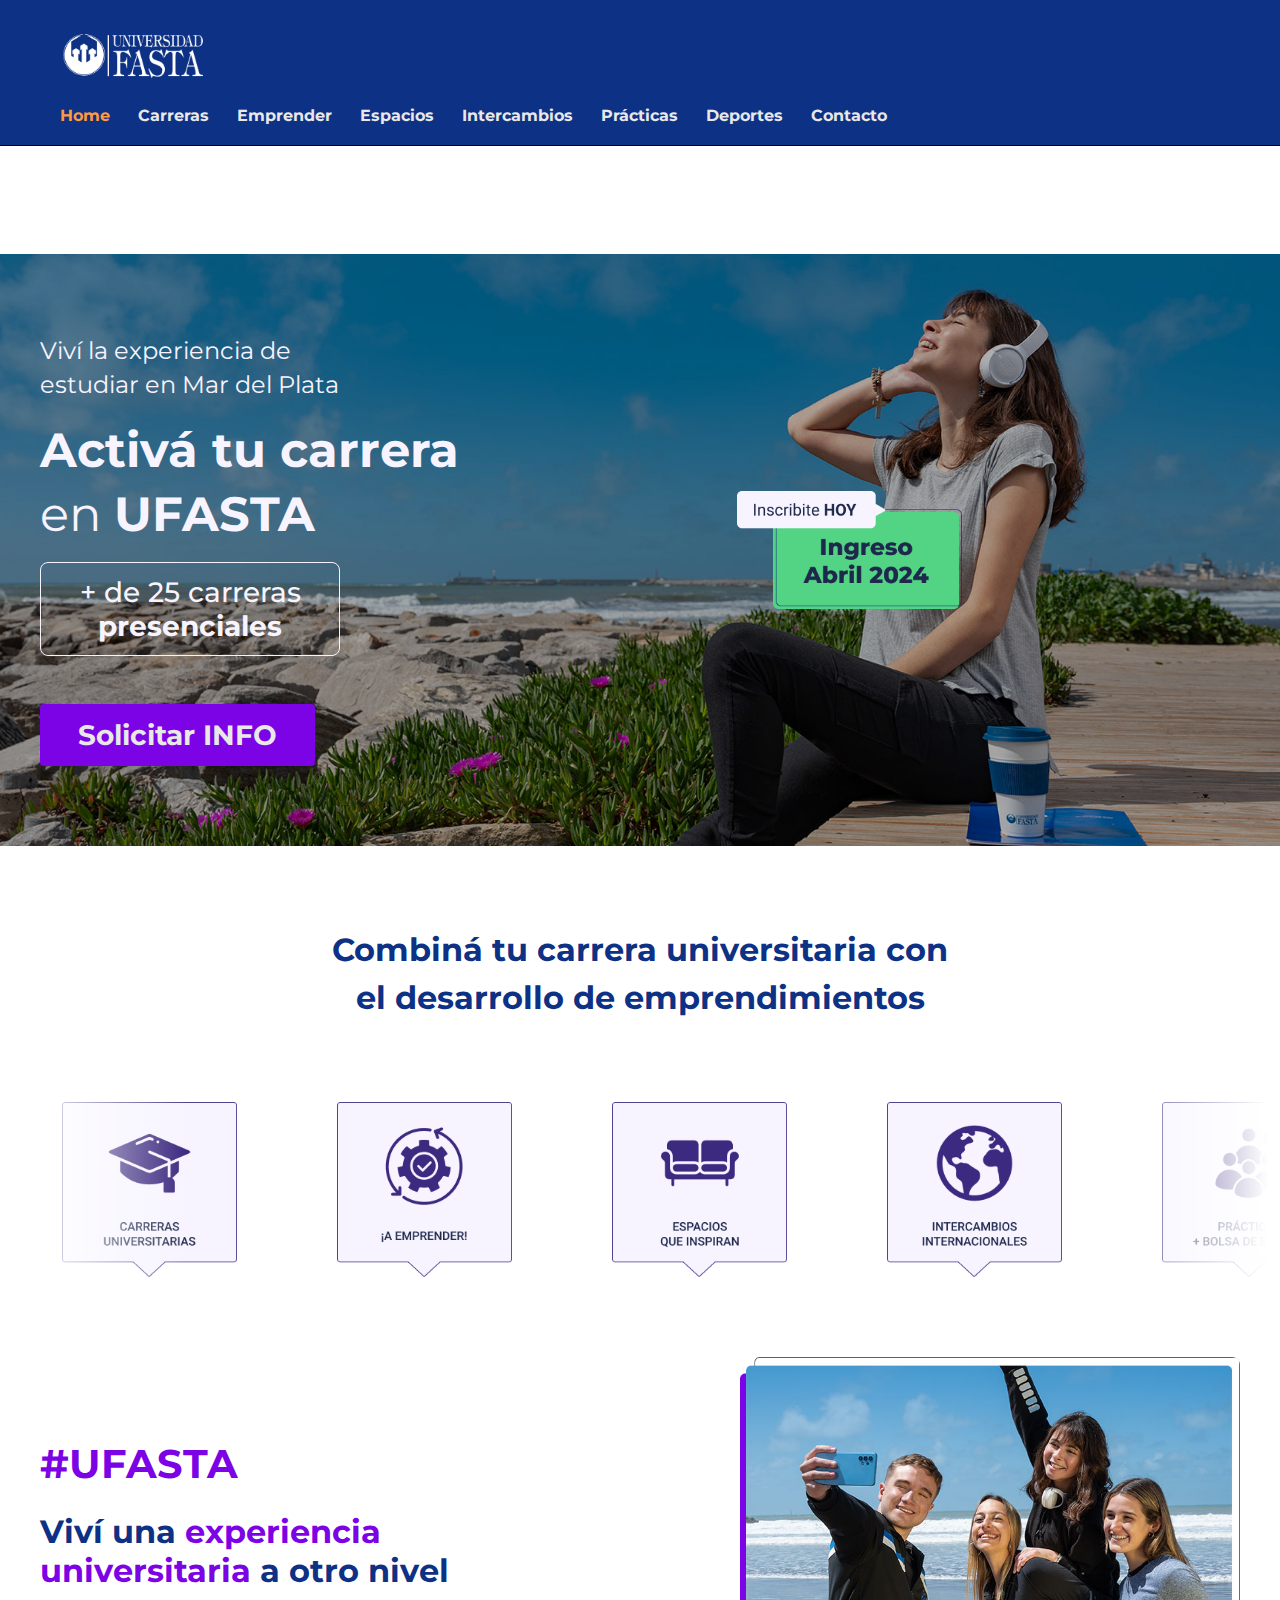
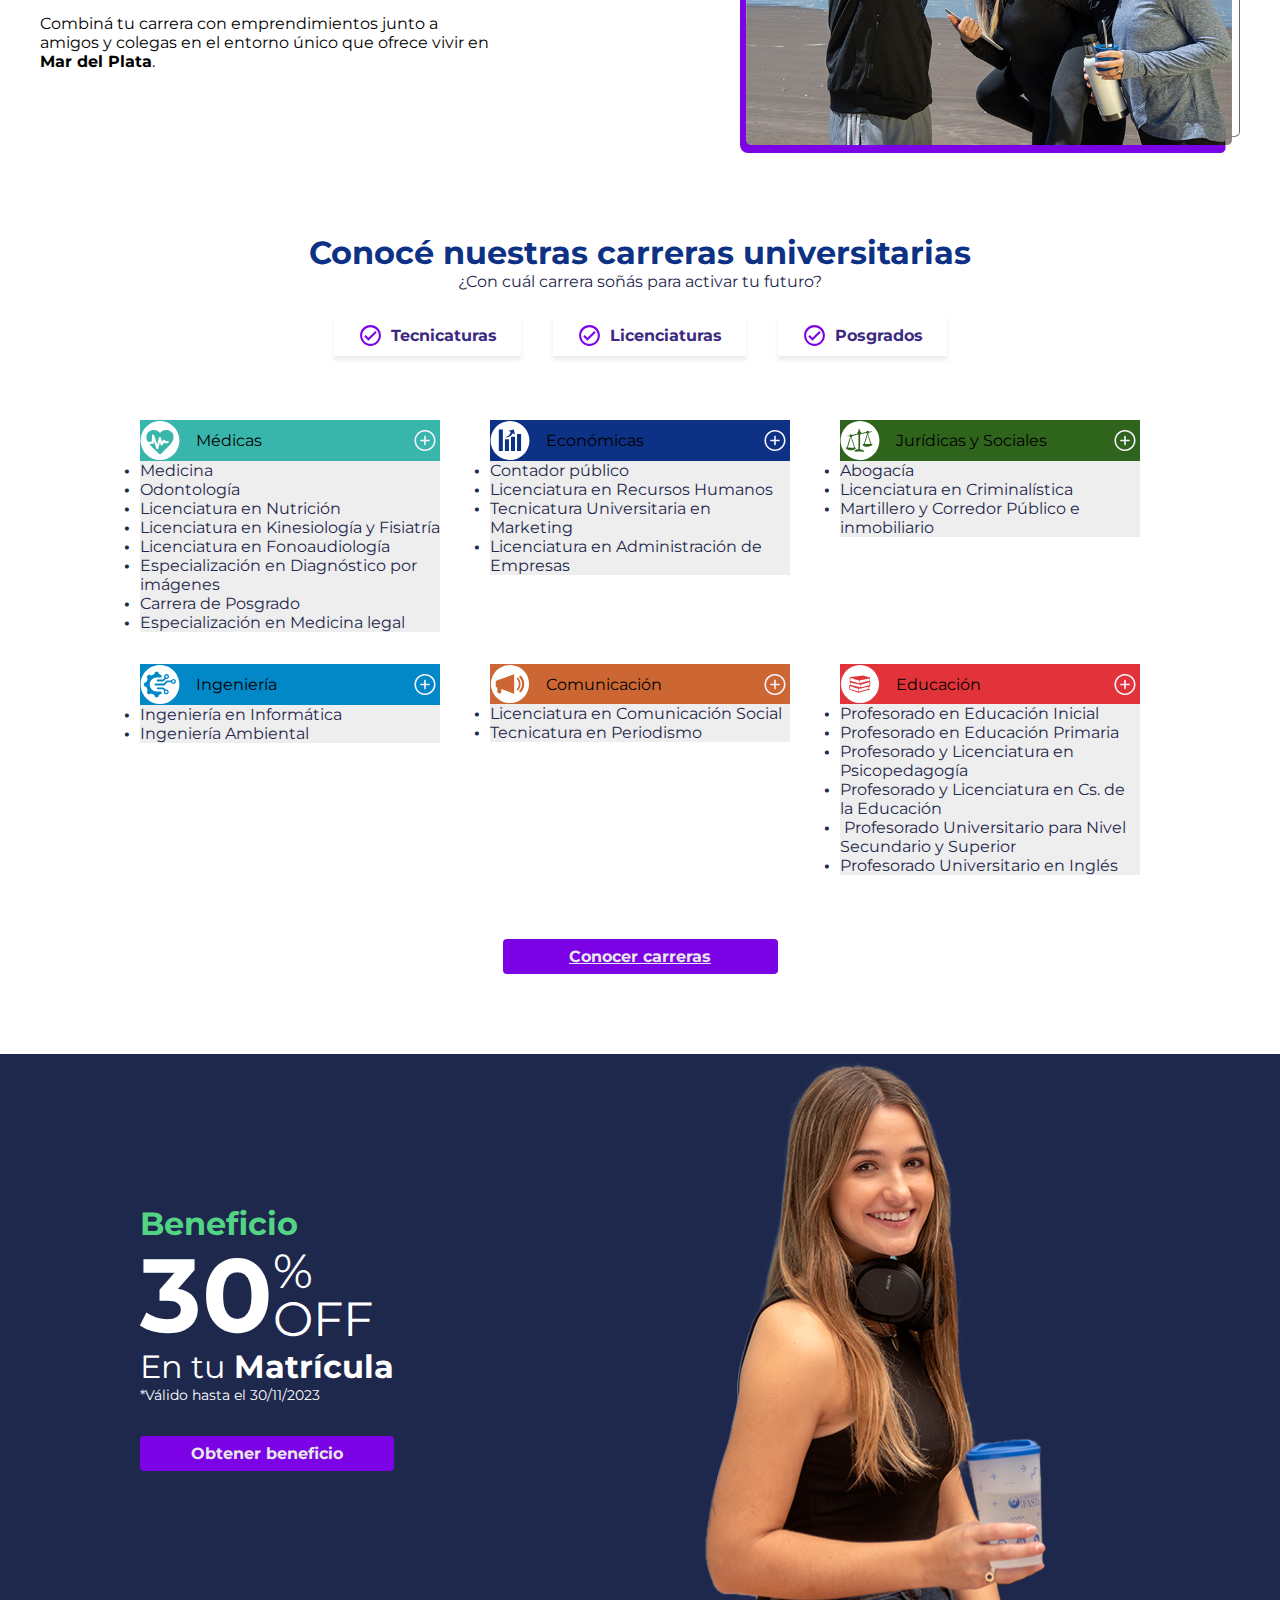
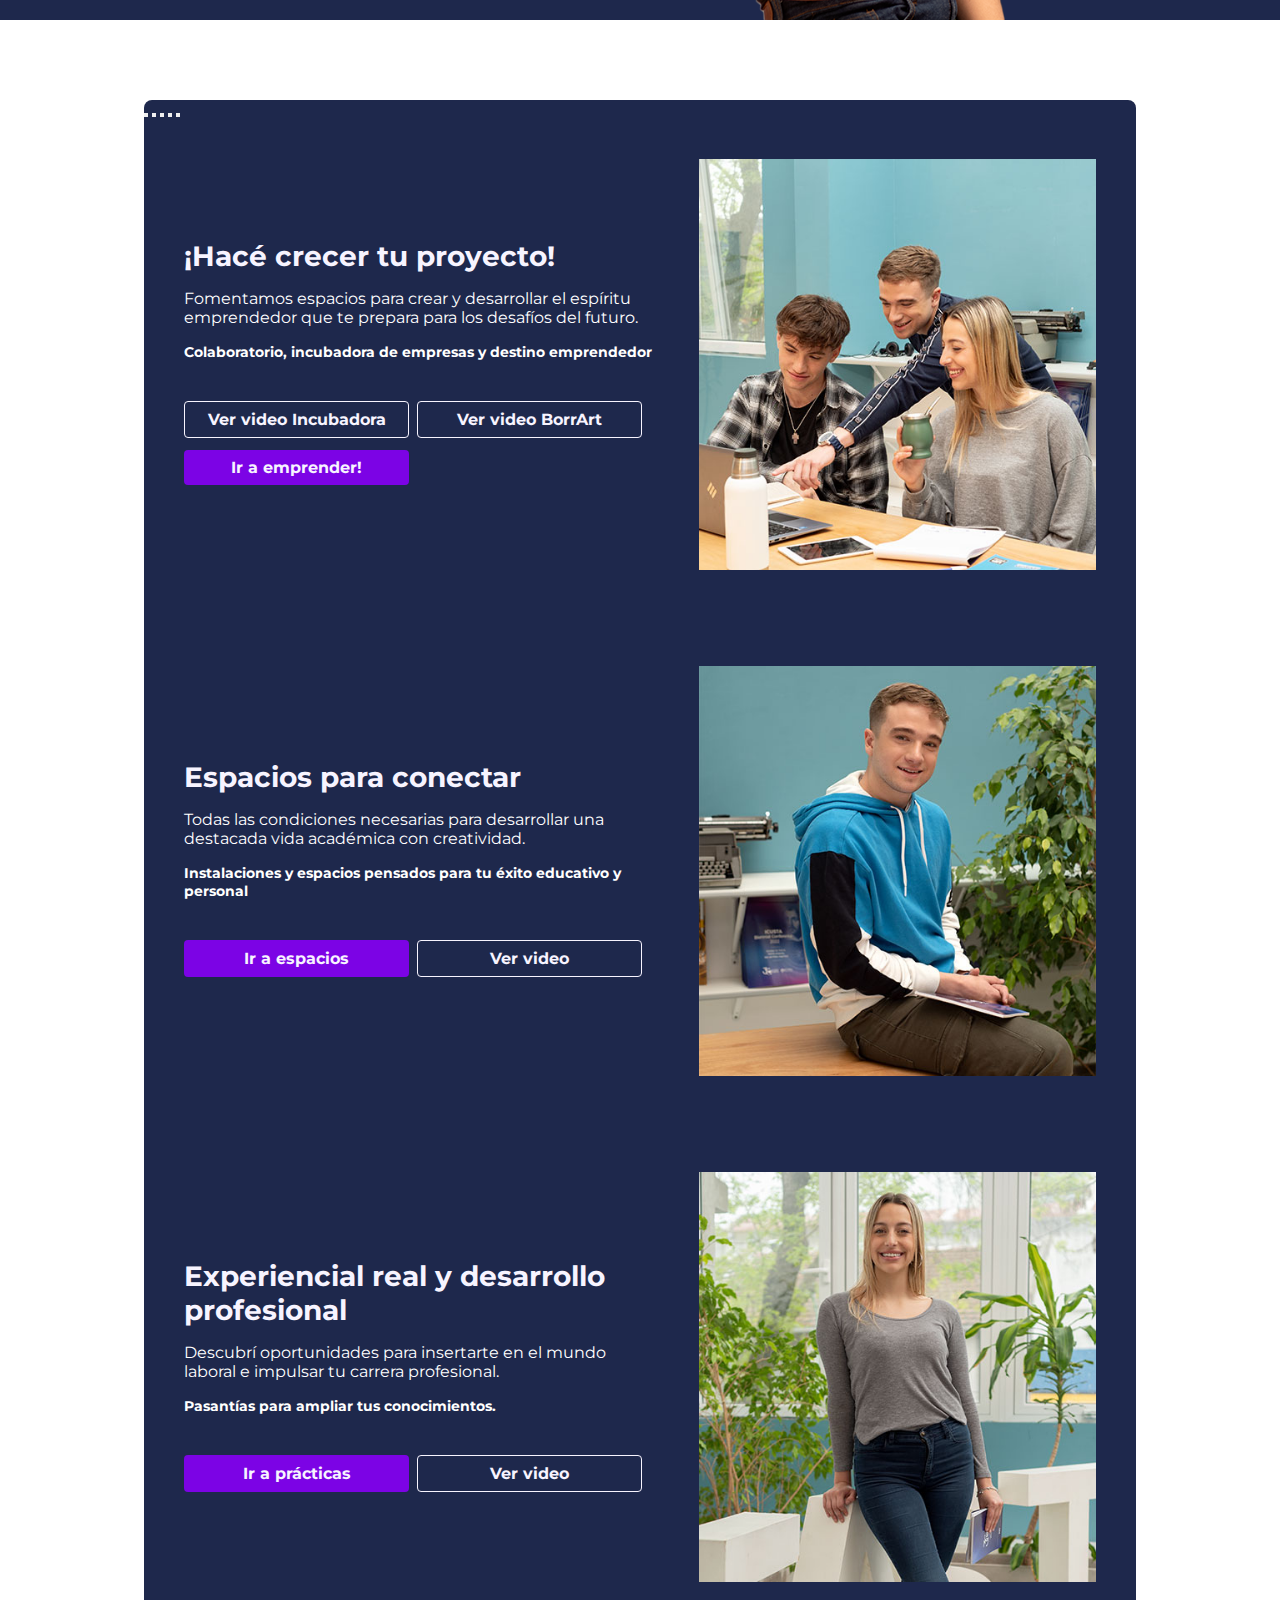
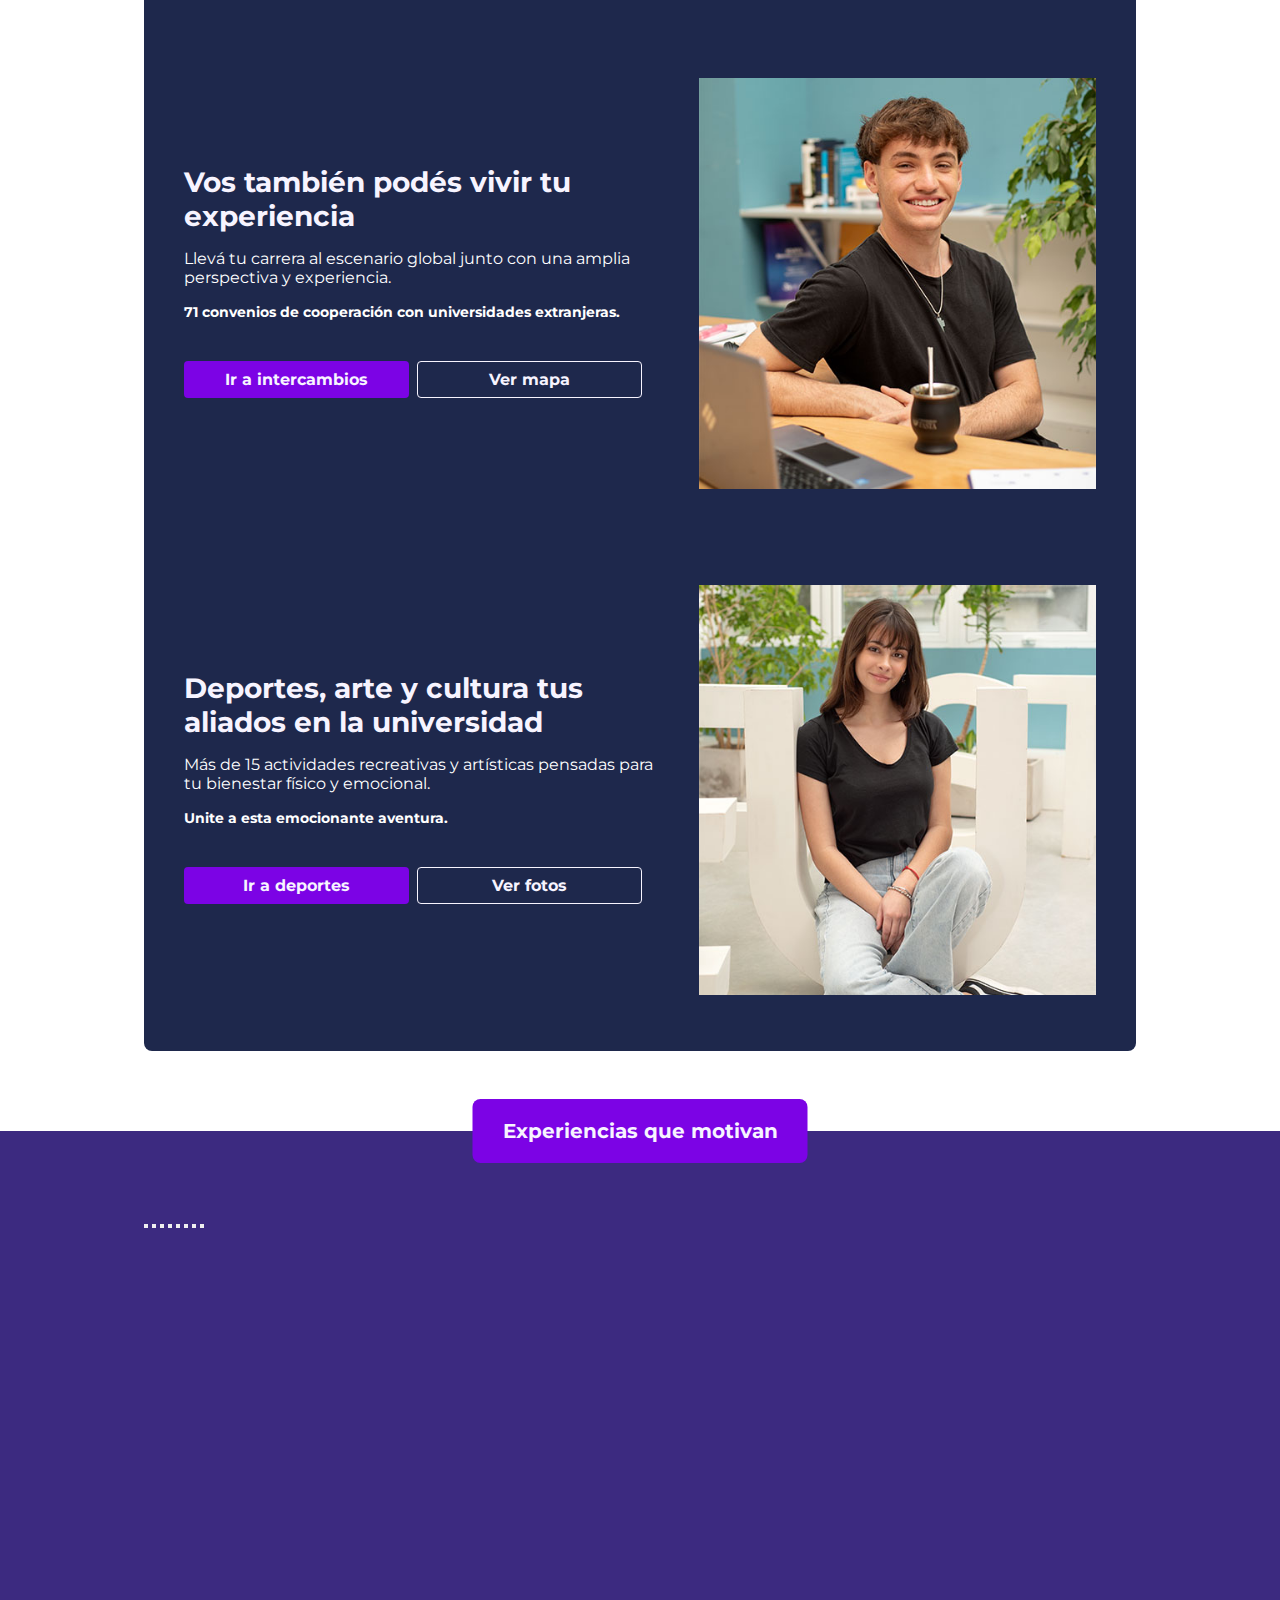
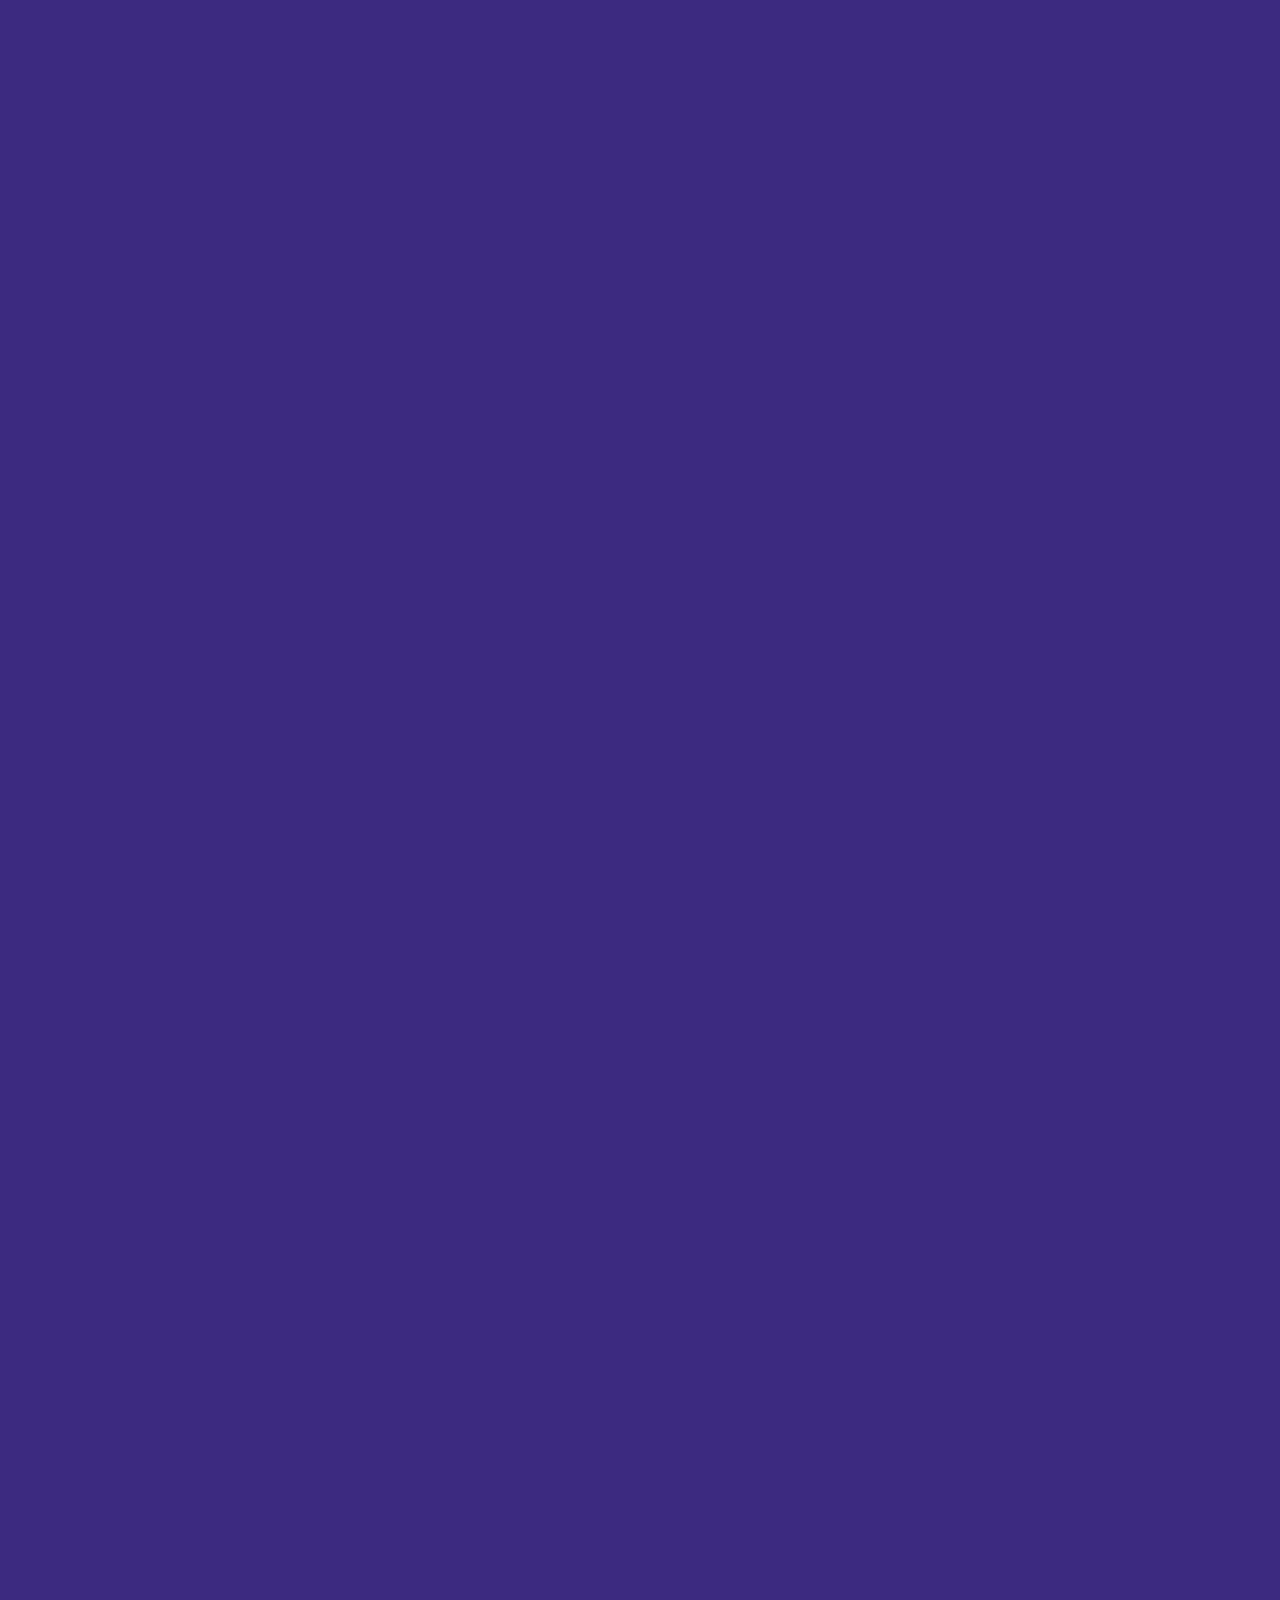
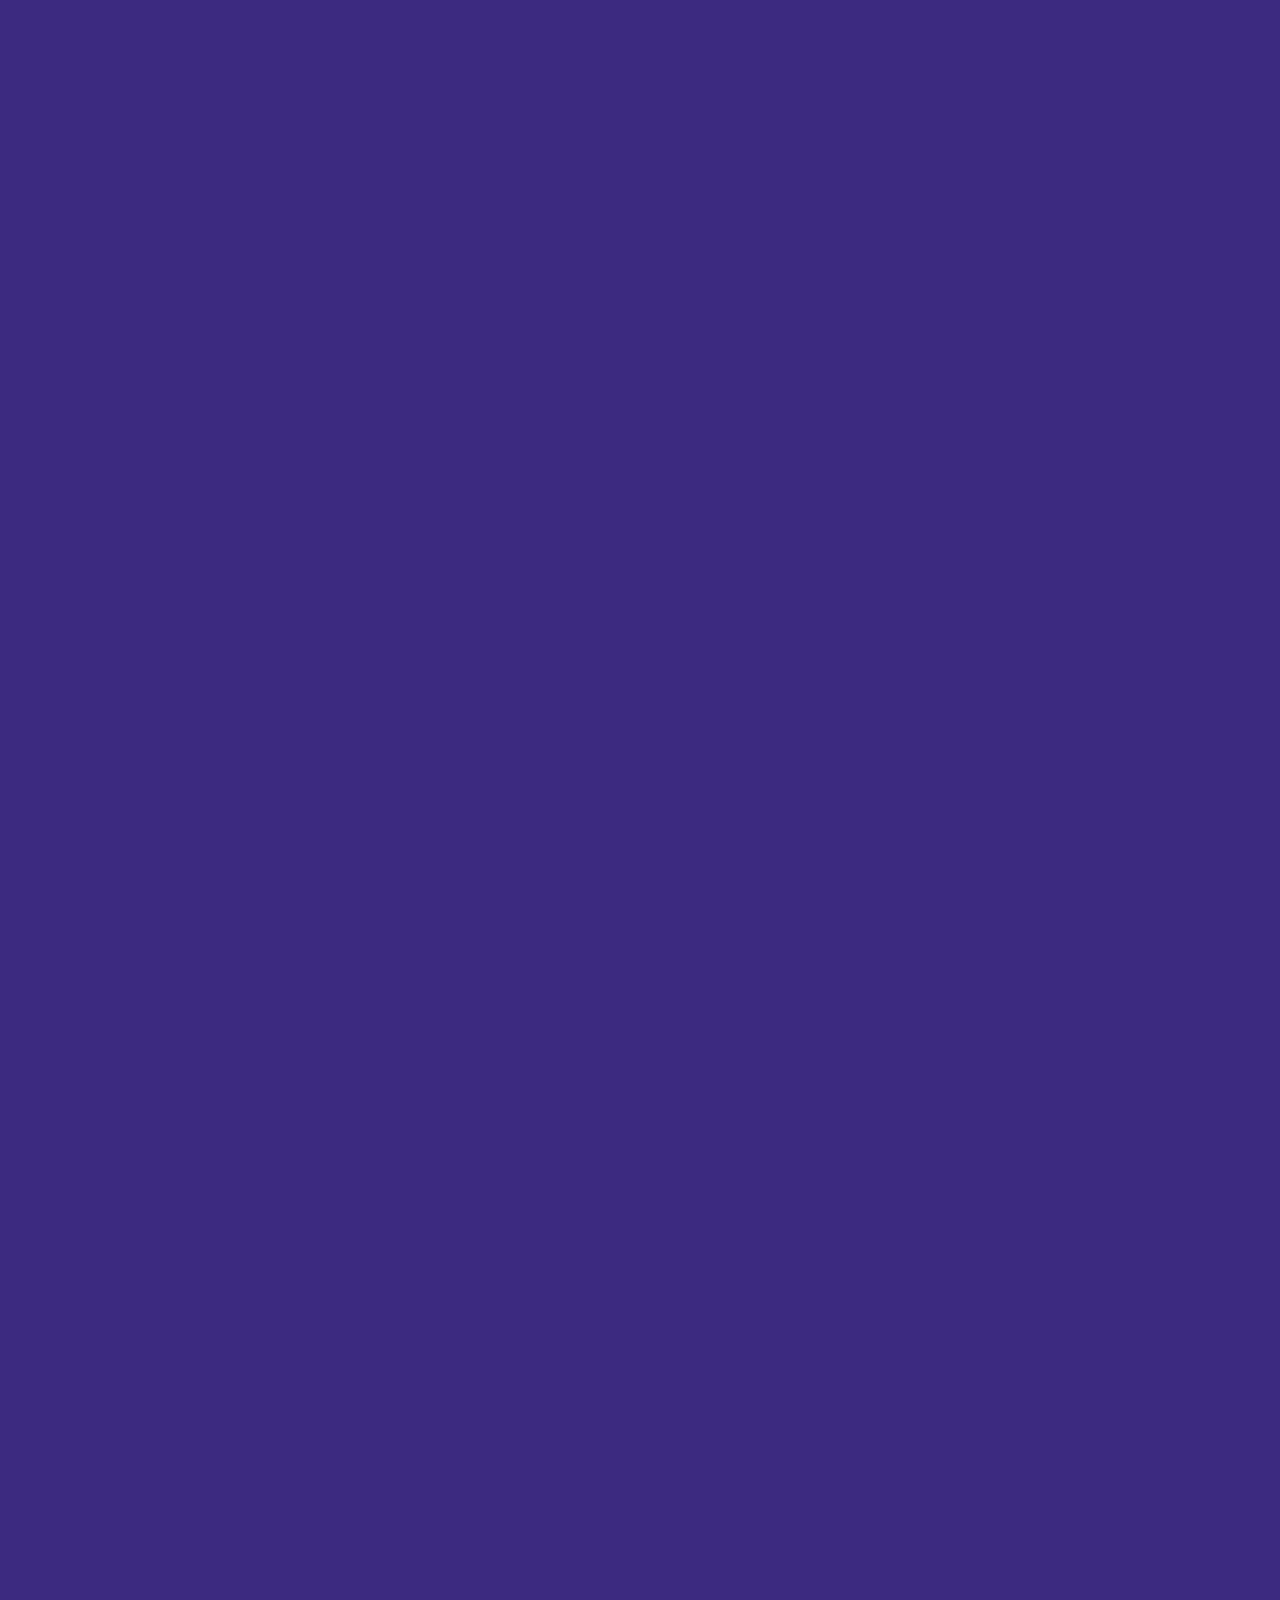
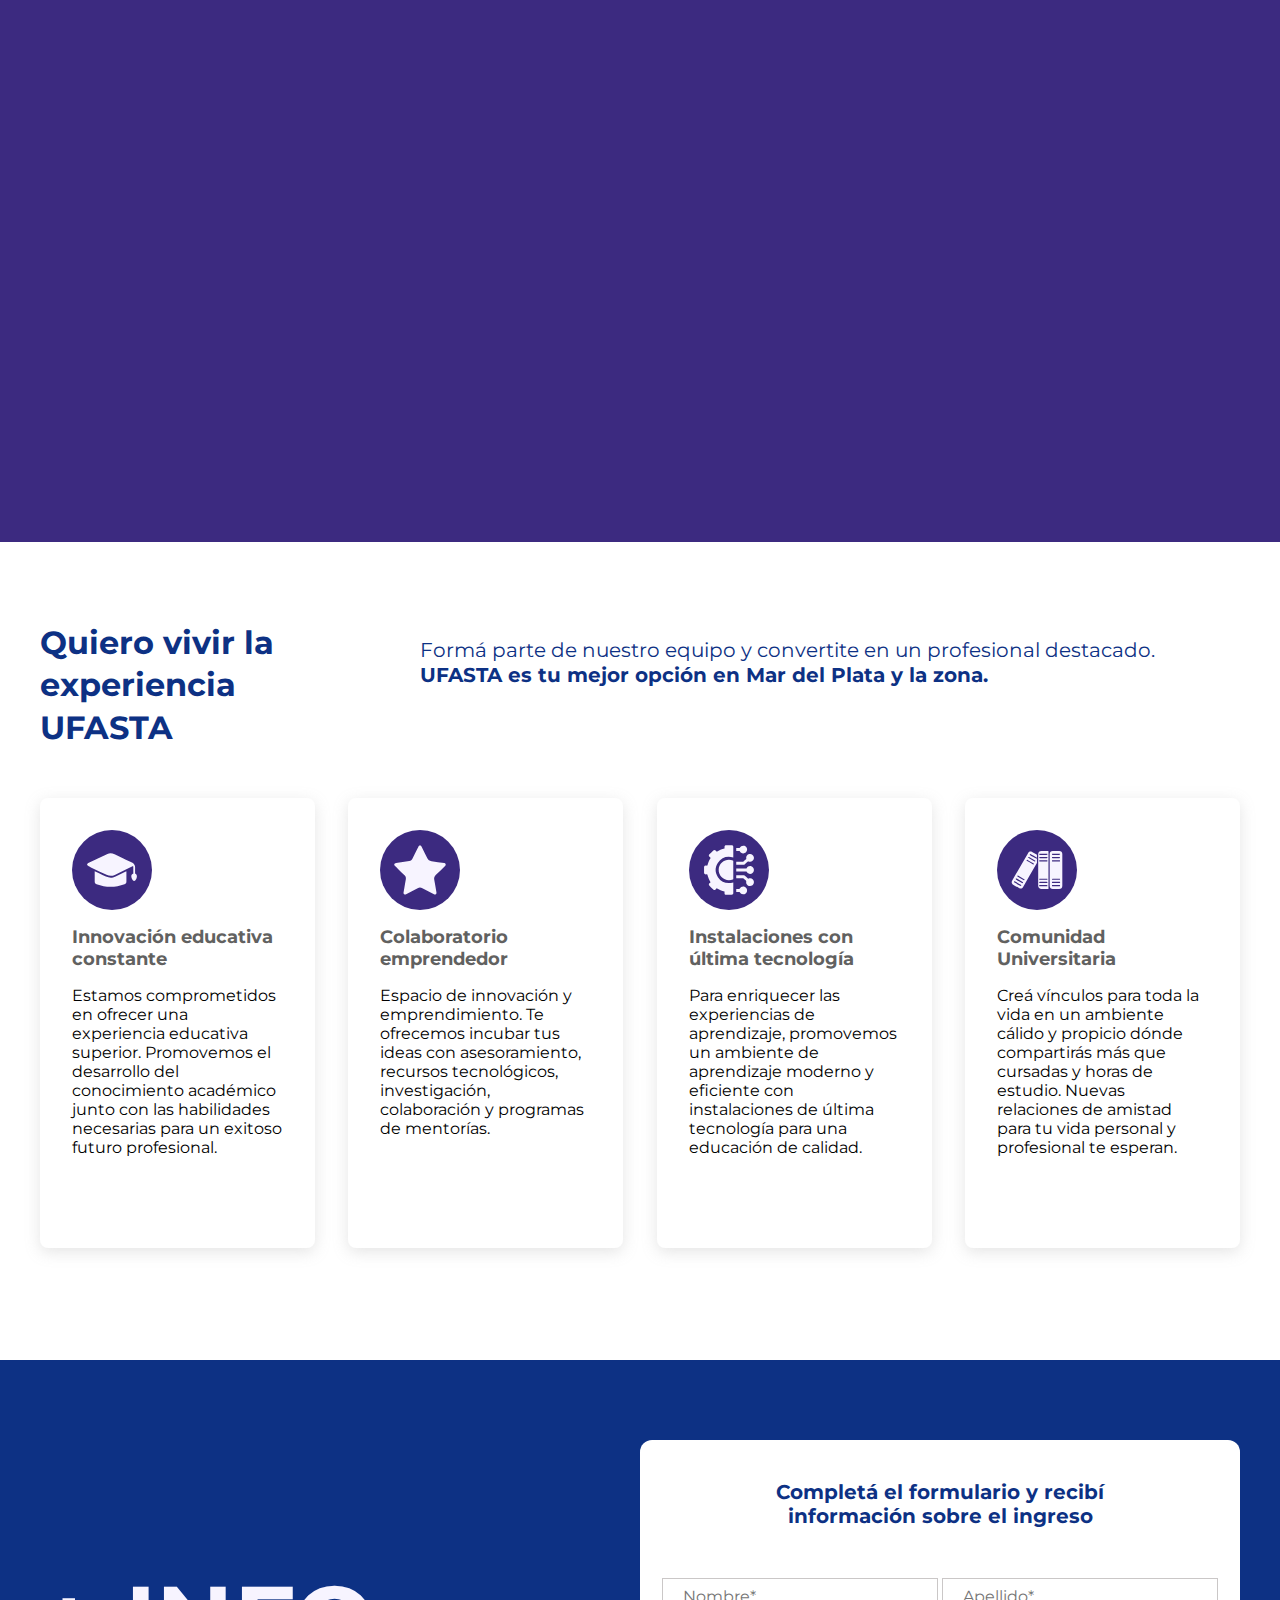
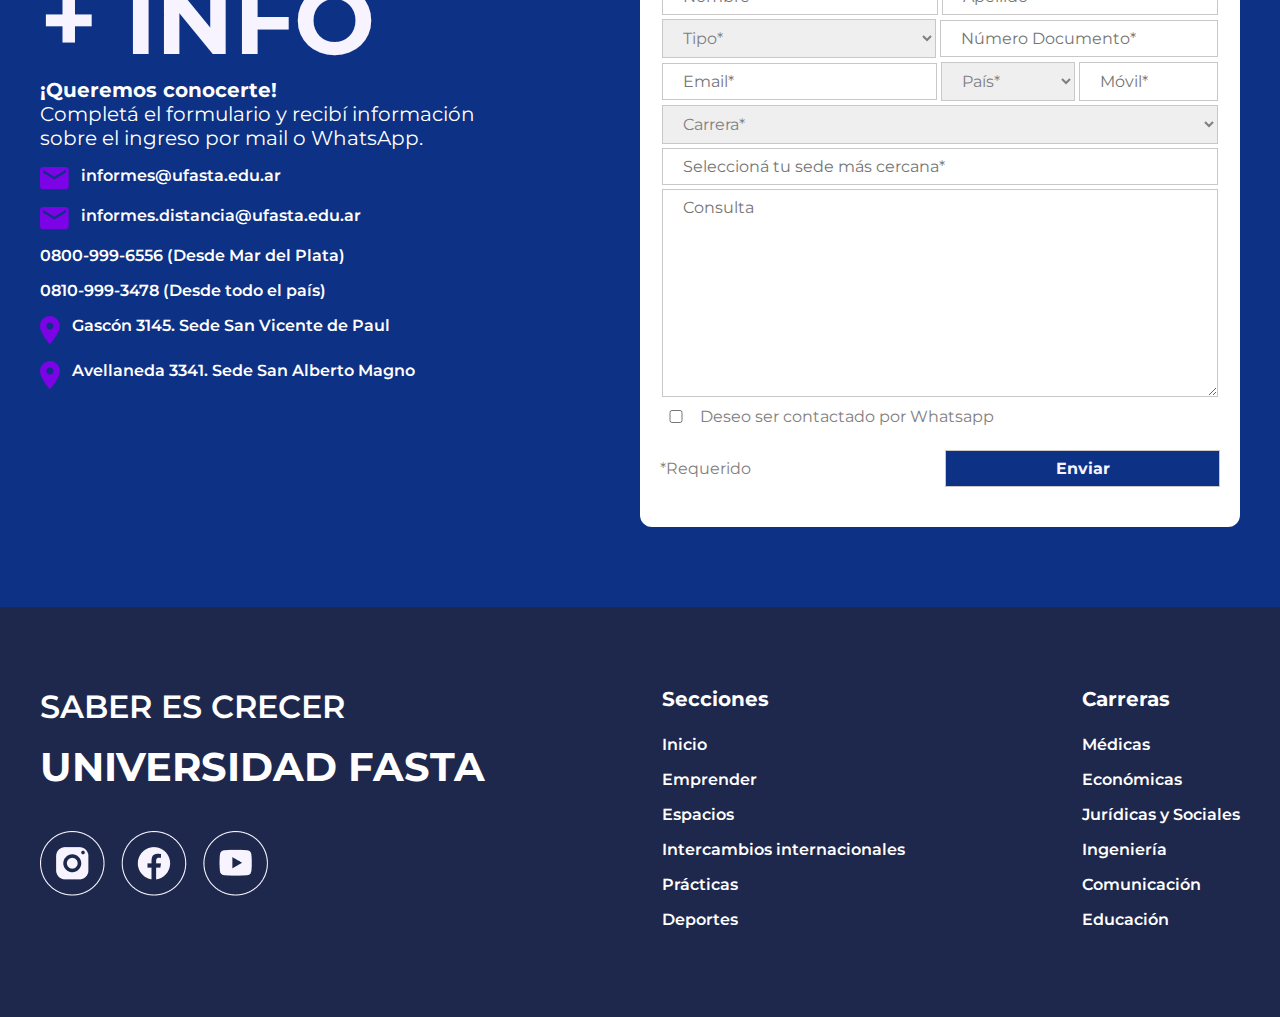
==== commit 13e4130b: "V1.8 Site's almost finished. I'm still waiting on the designer so I can make the error page (form)." ====
--- a/index.html
+++ b/index.html
@@ -55,7 +55,7 @@
               <a class="nav-link" href="intercambios.html">Intercambios</a>
               <a class="nav-link" href="practicas.html">Prácticas</a>
               <a class="nav-link" href="deportes.html">Deportes</a>
-              <a class="nav-link" href="#index-form">Contacto</a>
+              <a class="nav-link" href="contacto.html">Contacto</a>
             </div>
           </div>
         </div>
@@ -143,7 +143,7 @@
             </p>
           </div>
           <div class="M2__content-image">
-            <img src="./media/people_01.jpg" alt="" />
+            <img src="./media/people-01.png" alt="" />
           </div>
         </div>
       </section>
@@ -426,7 +426,7 @@
                     <a href="espacios.html" class="button-primary"
                       >Ir a espacios</a
                     >
-                    <a href="">Ver video</a>
+                    <a href="#">Ver video</a>
                   </div>
                 </div>
                 <div class="carousel-item__image">
@@ -444,8 +444,14 @@
                   </p>
                   <p>Pasantías para ampliar tus conocimientos.</p>
                   <div>
-                    <a href="" class="button-primary">Ir a prácticas</a>
-                    <a href="">Ver video</a>
+                    <a href="./practicas.html" class="button-primary"
+                      >Ir a prácticas</a
+                    >
+                    <a
+                      href="https://www.youtube.com/watch?v=S9gS36TA7DM"
+                      target="_blank"
+                      >Ver video</a
+                    >
                   </div>
                 </div>
                 <div class="carousel-item__image">
@@ -465,8 +471,14 @@
                     71 convenios de cooperación con universidades extranjeras.
                   </p>
                   <div>
-                    <a href="" class="button-primary">Ir a intercambios</a>
-                    <a href="">Ver mapa</a>
+                    <a href="intercambios.html" class="button-primary"
+                      >Ir a intercambios</a
+                    >
+                    <a
+                      href="https://view.genial.ly/65046751af5896001254222a/interactive-image-convenios-internacionales-ufasta"
+                      target="_blank"
+                      >Ver mapa</a
+                    >
                   </div>
                 </div>
                 <div class="carousel-item__image">
@@ -486,8 +498,10 @@
                   </p>
                   <p>Unite a esta emocionante aventura.</p>
                   <div>
-                    <a href="" class="button-primary">Ir a deportes</a>
-                    <a href="">Ver fotos</a>
+                    <a href="deportes.html" class="button-primary"
+                      >Ir a deportes</a
+                    >
+                    <a href="#">Ver fotos</a>
                   </div>
                 </div>
                 <div class="carousel-item__image">
--- a/css/styles.css
+++ b/css/styles.css
@@ -458,6 +458,11 @@
   max-width: 300px;
   padding: 0.75rem 0.5rem;
 }
+@media only screen and (min-width: 1200px) {
+  .index .index__hero .hero__wrapper .hero__content-info > div {
+    margin: 0;
+  }
+}
 .index .index__hero .hero__wrapper .hero__content-info .button-primary {
   font-size: 1.75rem;
   margin: 3rem auto 0 auto;
@@ -1058,7 +1063,7 @@
 }
 .index .index__M7 .M7__wrapper {
   margin: 0 auto;
-  max-width: 1000px;
+  max-width: 1200px;
 }
 .index .index__M7 .M7__wrapper .M7__content-header {
   margin: 0 auto;
@@ -1132,8 +1137,8 @@
 }
 @media only screen and (min-width: 1200px) {
   .index .index__M7 .M7__wrapper .M7__content-cards .M7__cards-card {
-    height: 350px;
-    max-width: 400px;
+    height: 450px;
+    max-width: 275px;
   }
 }
 .index .index__M7 .M7__wrapper .M7__content-cards .M7__cards-card h3 {
@@ -1283,7 +1288,7 @@
 }
 @media only screen and (min-width: 1200px) {
   .emprender .emprender__M1 .M1__wrapper .M1__content-cards .M1__cards-card {
-    height: 300px;
+    height: 325px;
     max-width: 275px;
   }
 }
@@ -1558,7 +1563,7 @@
       -ms-flex-direction: column;
           flex-direction: column;
   margin: 0 auto 1rem auto;
-  max-width: 425px;
+  max-width: 450px;
 }
 @media only screen and (min-width: 992px) {
   .practicas .practicas__hero .hero__wrapper .hero__content-info {
@@ -1783,7 +1788,7 @@
   }
 }
 .intercambios .intercambios__M1 {
-  padding: 5rem 0.75rem;
+  padding: 5rem 0.75rem 2.5rem 0.75rem;
 }
 .intercambios .intercambios__M1 .M1__content-header {
   border-radius: 0.5rem;
@@ -1811,16 +1816,31 @@
   font-weight: 700;
   margin: 3rem auto 1rem auto;
   max-width: 550px;
+  padding: 0 0 2rem 0;
   text-align: center;
 }
 .intercambios .intercambios__M1 .M1__content-map .map__text span {
   color: #7c03e5;
+}
+.intercambios .intercambios__M1 .M1__content-map .map__image {
+  margin: 5rem auto;
+  max-width: 1000px;
+}
+.intercambios .intercambios__M1 .M1__content-map .map__image img {
+  width: 100%;
+}
+.intercambios .intercambios__M1 .M1__content-map .button-primary {
+  font-size: 1.25rem;
+  margin: 0 auto;
+  max-width: -webkit-fit-content;
+  max-width: -moz-fit-content;
+  max-width: fit-content;
 }
 .intercambios .intercambios__M1 .M1__content-map .map__footer {
   color: #1e284c;
   font-size: 1.75rem;
   font-weight: 700;
-  margin: 3rem 0 0 0;
+  margin: 5rem 0 0 0;
   text-align: center;
 }
 .intercambios .intercambios__M2 {
@@ -2037,6 +2057,119 @@
   width: 100%;
 }
 
+.contacto {
+  padding-top: 108px;
+}
+.contacto .contacto__M1 {
+  padding: 5rem 0;
+}
+.contacto .contacto__M1 .M1__wrapper {
+  margin: 0 auto;
+  max-width: 1200px;
+  padding: 0 0.75rem;
+}
+@media only screen and (min-width: 992px) {
+  .contacto .contacto__M1 .M1__wrapper {
+    -webkit-box-align: center;
+        -ms-flex-align: center;
+            align-items: center;
+    display: -webkit-box;
+    display: -ms-flexbox;
+    display: flex;
+    -webkit-box-pack: justify;
+        -ms-flex-pack: justify;
+            justify-content: space-between;
+    padding: 0;
+  }
+}
+.contacto .contacto__M1 .M1__wrapper .M1__content-text {
+  margin: 0 auto 3rem auto;
+  max-width: 525px;
+}
+@media only screen and (min-width: 992px) {
+  .contacto .contacto__M1 .M1__wrapper .M1__content-text {
+    margin: 0;
+    max-width: 475px;
+  }
+}
+.contacto .contacto__M1 .M1__wrapper .M1__content-text h1,
+.contacto .contacto__M1 .M1__wrapper .M1__content-text p {
+  color: #1e284c;
+  text-align: center;
+}
+.contacto .contacto__M1 .M1__wrapper .M1__content-text h1 {
+  font-size: 2rem;
+  font-weight: 700;
+  margin: 0 0 0.75rem 0;
+}
+.contacto .contacto__M1 .M1__wrapper .M1__content-text p {
+  line-height: 140%;
+}
+.contacto .contacto__M1 .M1__wrapper .M1__content-image {
+  margin: 0 auto;
+  max-width: 600px;
+}
+@media only screen and (min-width: 992px) {
+  .contacto .contacto__M1 .M1__wrapper .M1__content-image {
+    margin: 0;
+  }
+}
+
+.gracias {
+  padding-top: 108px;
+}
+.gracias .gracias__M1 {
+  padding: 5rem 0;
+}
+.gracias .gracias__M1 .M1__wrapper {
+  margin: 0 auto;
+  max-width: 1200px;
+  padding: 0 0.75rem;
+}
+@media only screen and (min-width: 992px) {
+  .gracias .gracias__M1 .M1__wrapper {
+    padding: 0;
+  }
+}
+.gracias .gracias__M1 .M1__wrapper .M1__content-image {
+  margin: 0 auto;
+  max-width: 600px;
+}
+.gracias .gracias__M1 .M1__wrapper .M1__content-text {
+  margin: 3rem auto 5rem auto;
+  max-width: 525px;
+}
+.gracias .gracias__M1 .M1__wrapper .M1__content-text h1,
+.gracias .gracias__M1 .M1__wrapper .M1__content-text p {
+  color: #1e284c;
+  text-align: center;
+}
+.gracias .gracias__M1 .M1__wrapper .M1__content-text h1 {
+  font-size: 2rem;
+  font-weight: 700;
+}
+.gracias .gracias__M1 .M1__wrapper .M1__content-text p {
+  line-height: 140%;
+}
+.gracias .gracias__M1 .M1__wrapper .M1__content-footer {
+  border-bottom: #ff9a3e 2px solid;
+  margin: 0 auto 5rem auto;
+  max-width: 600px;
+  padding: 0 0 2rem 0;
+}
+.gracias .gracias__M1 .M1__wrapper .M1__content-footer p {
+  color: #1e284c;
+  font-size: 1.5rem;
+  font-weight: 700;
+  text-align: center;
+}
+.gracias .gracias__M1 .M1__wrapper .button-primary {
+  margin: 0 auto;
+  max-width: -webkit-fit-content;
+  max-width: -moz-fit-content;
+  max-width: fit-content;
+}
+
 footer {
   background-color: #1e284c;
   color: #fff;
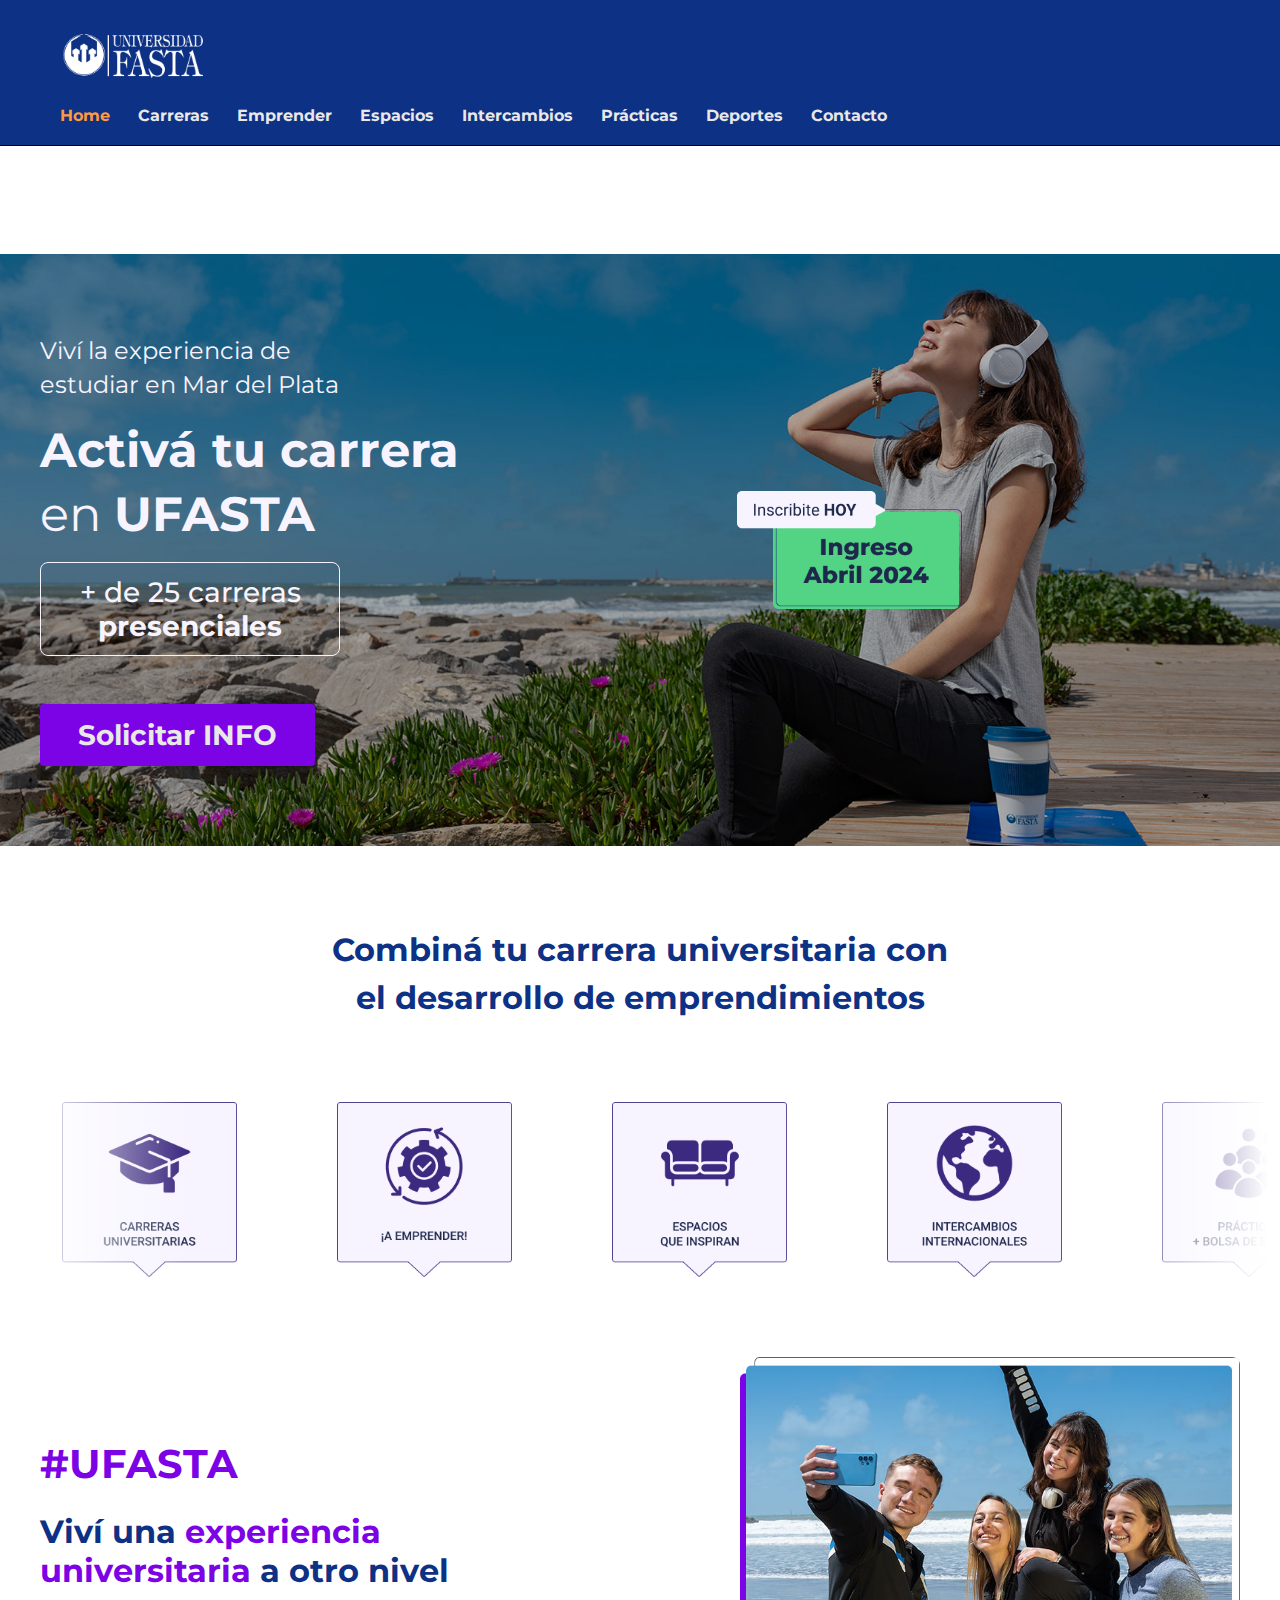
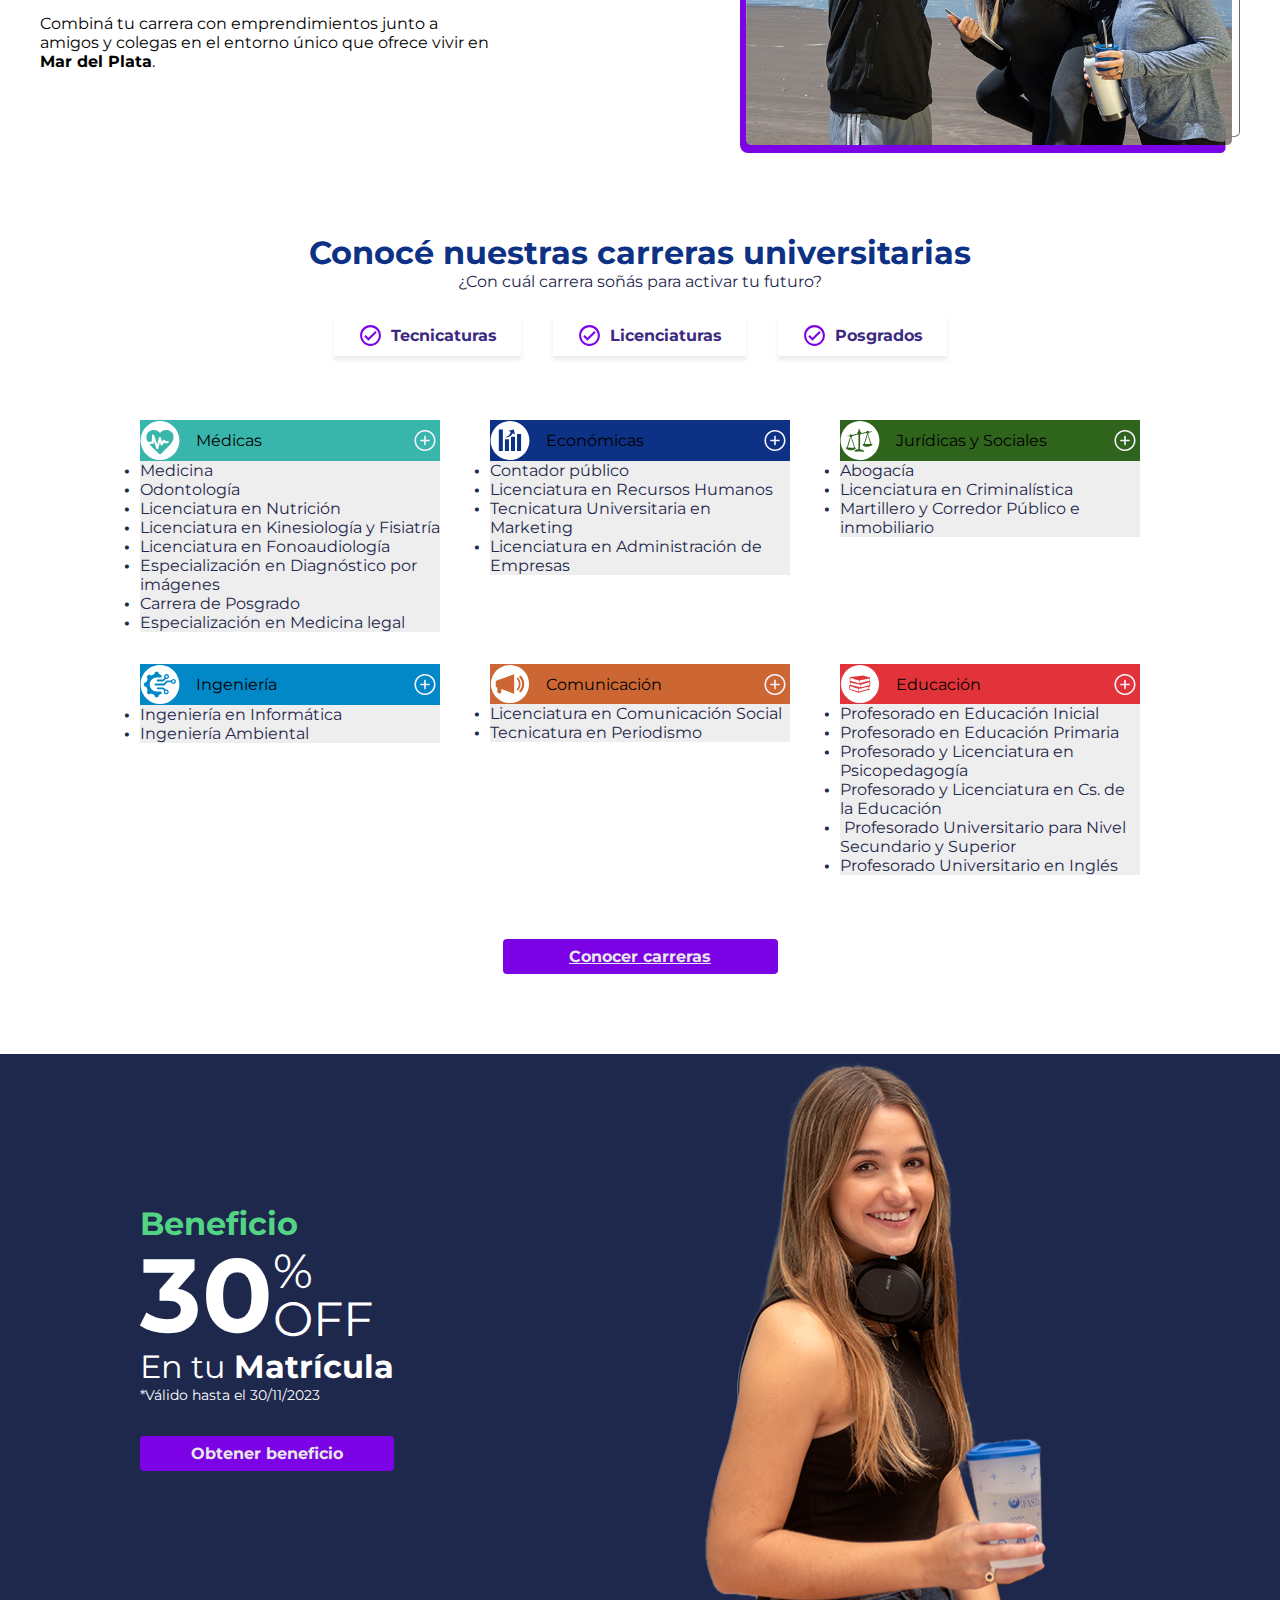
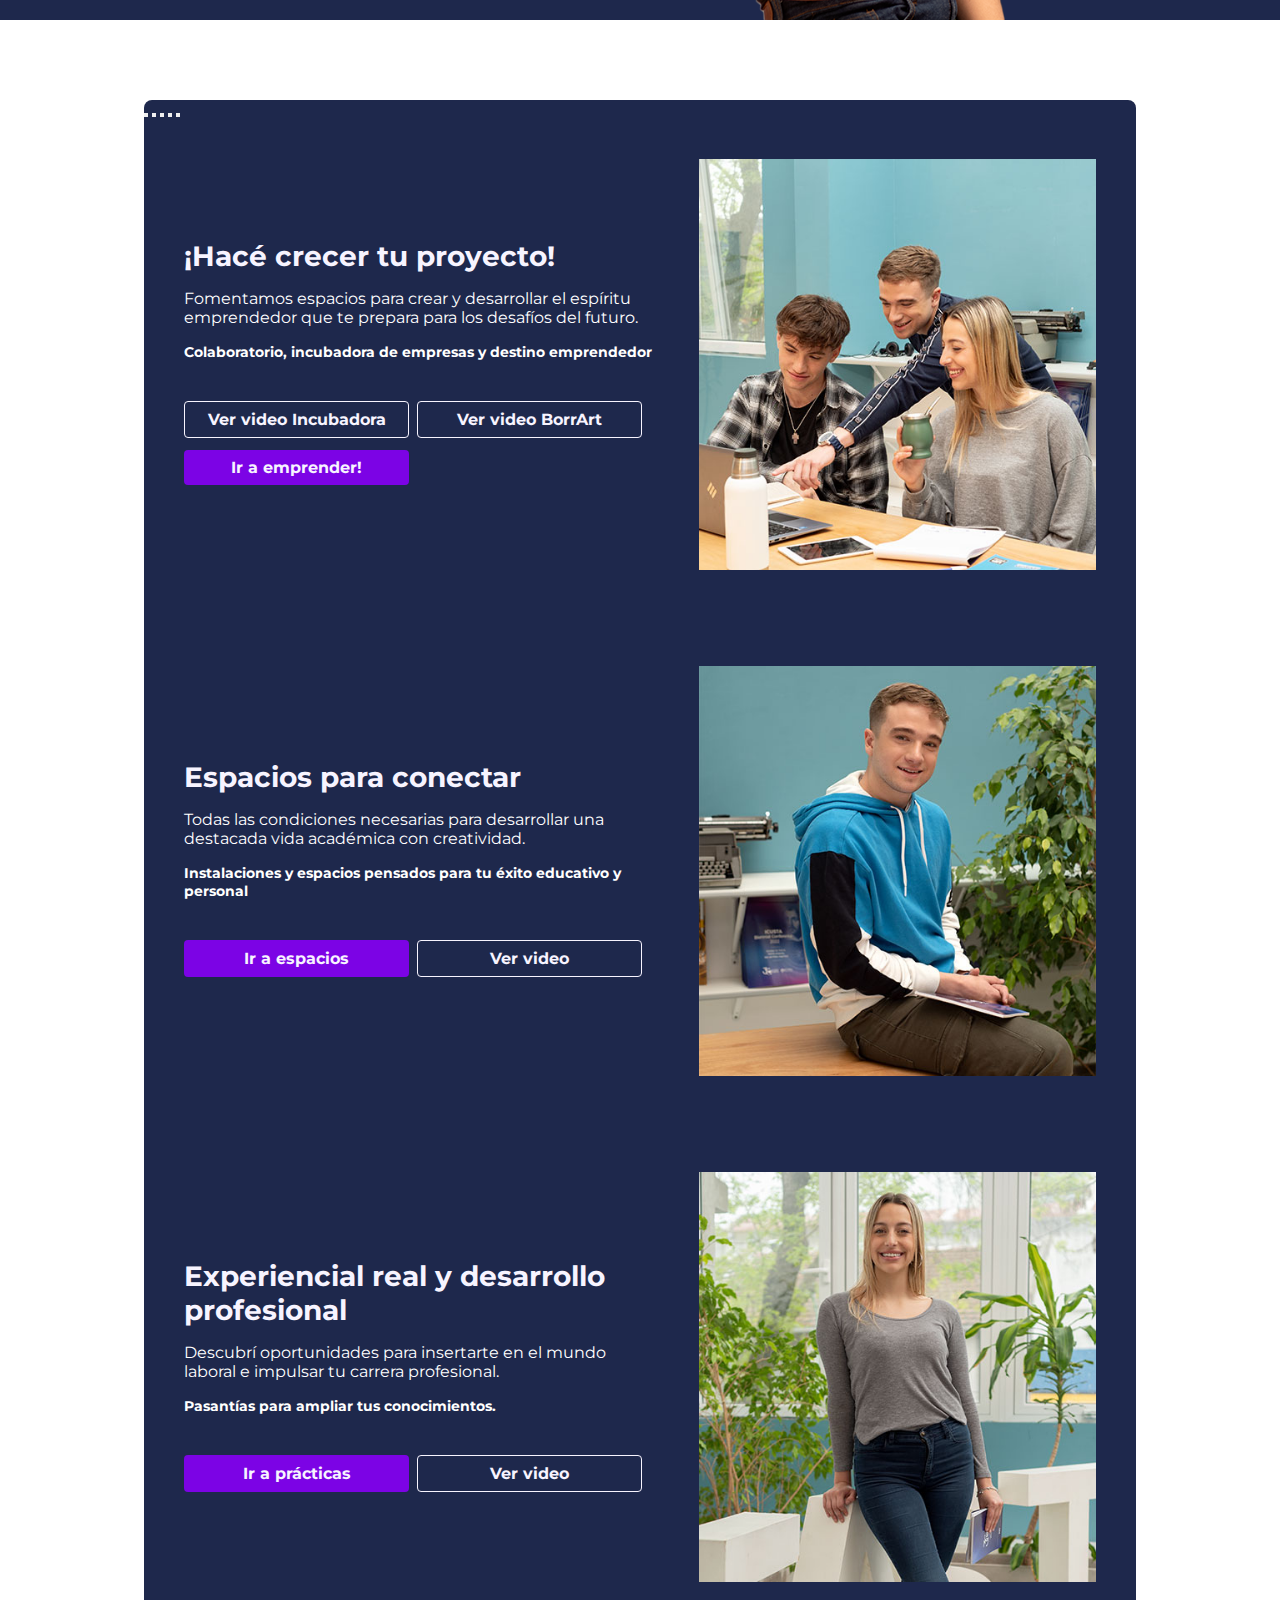
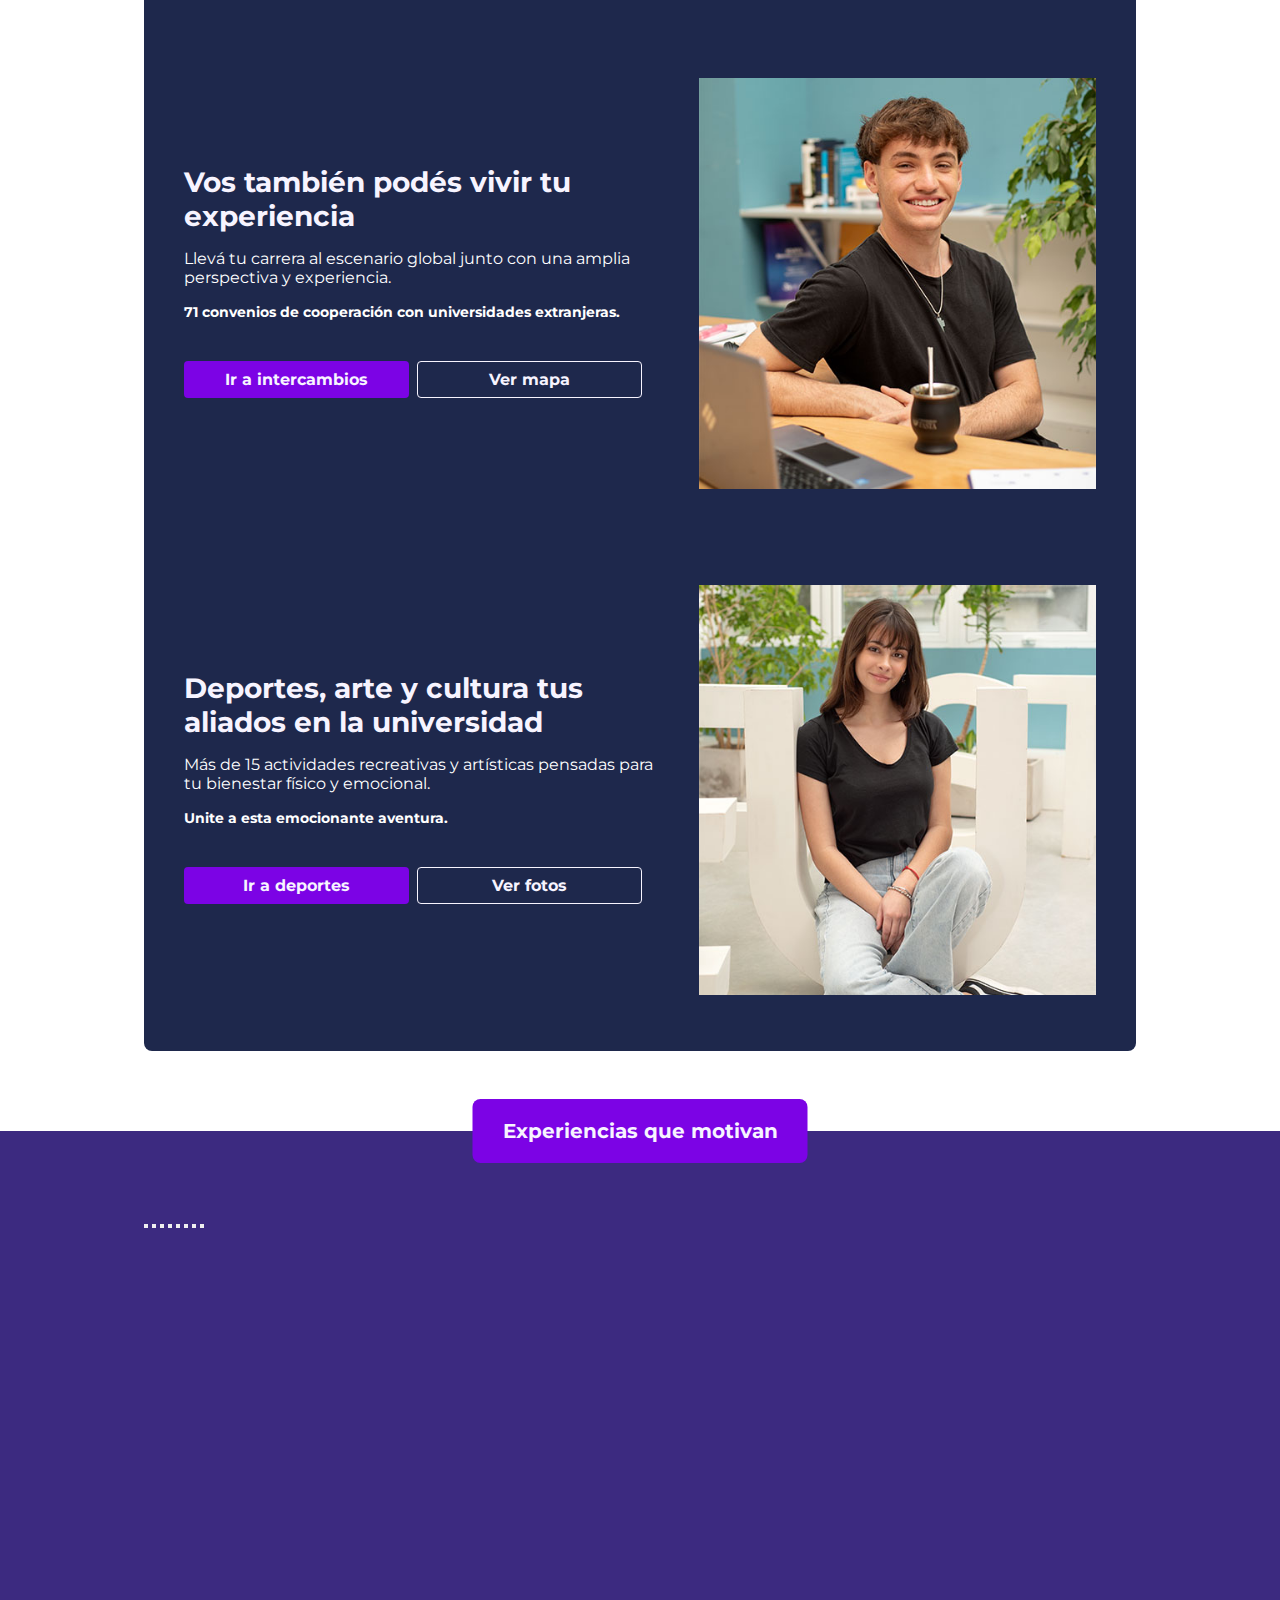
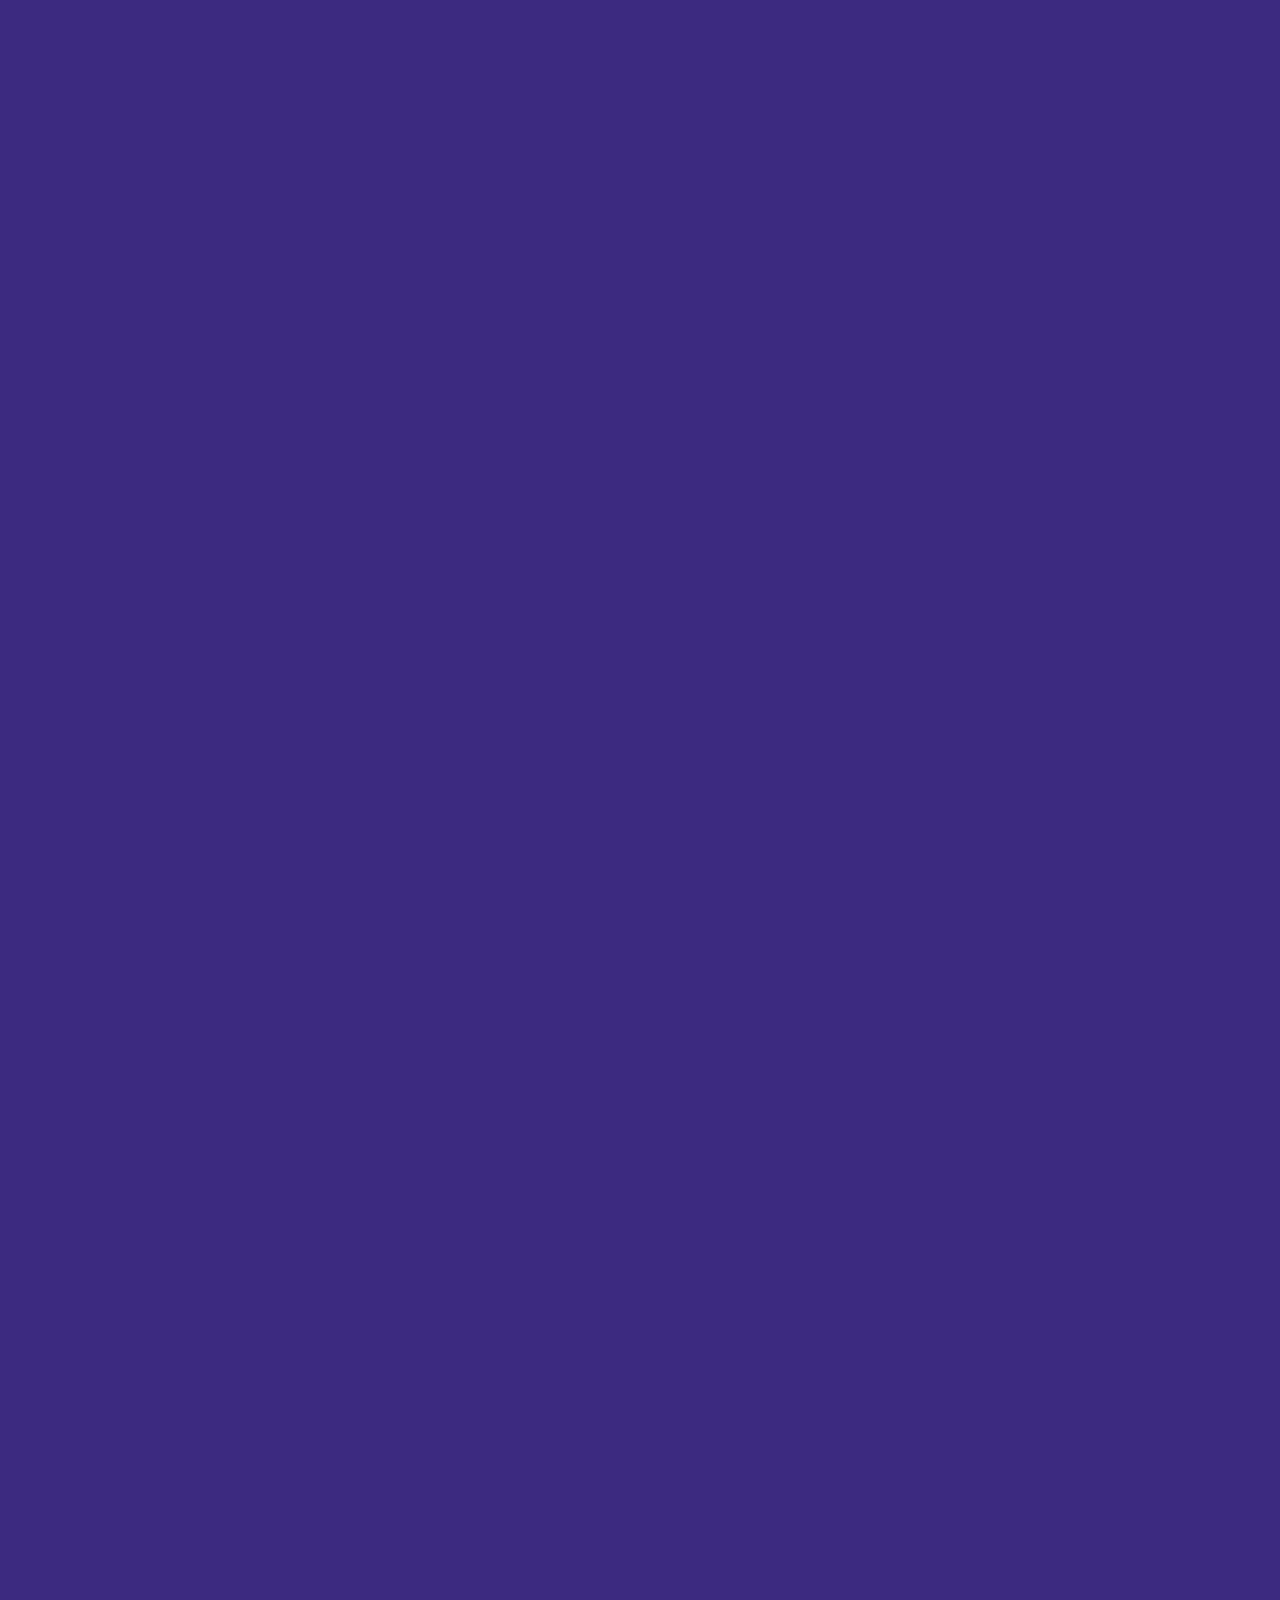
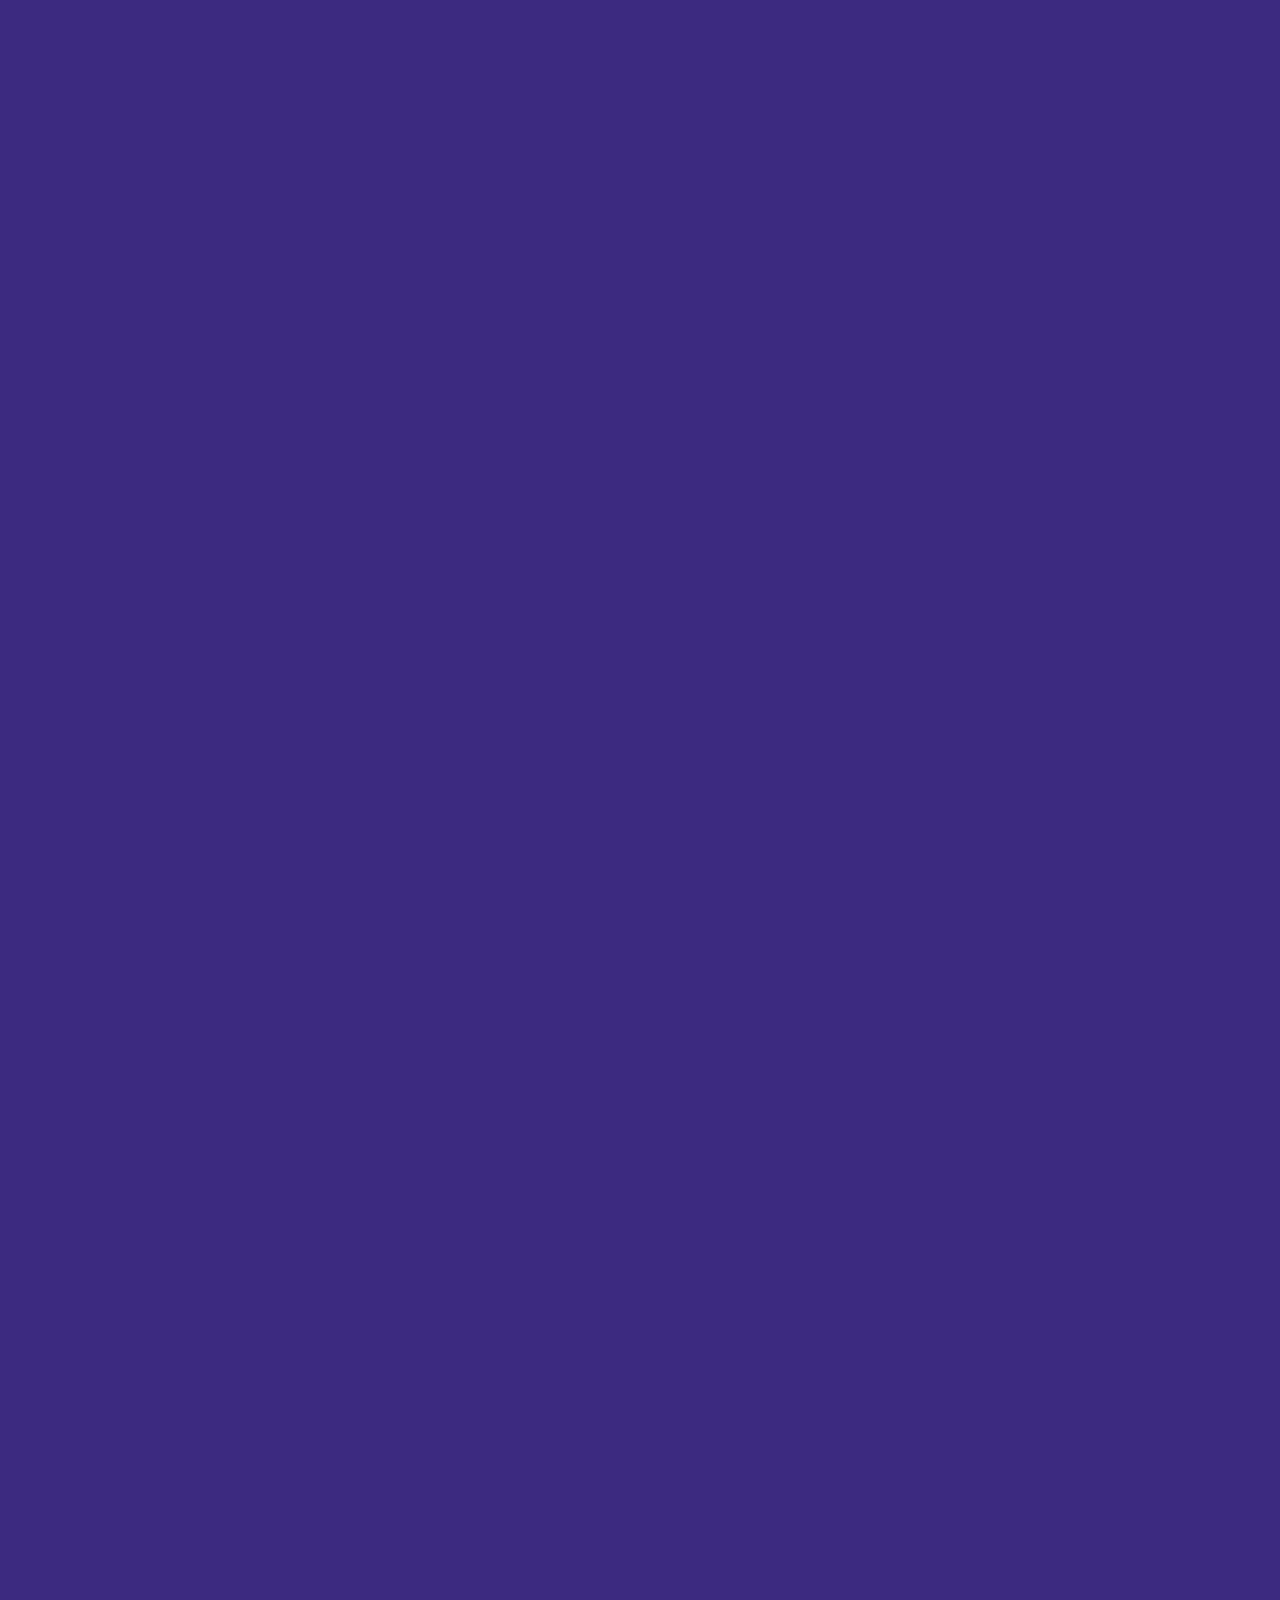
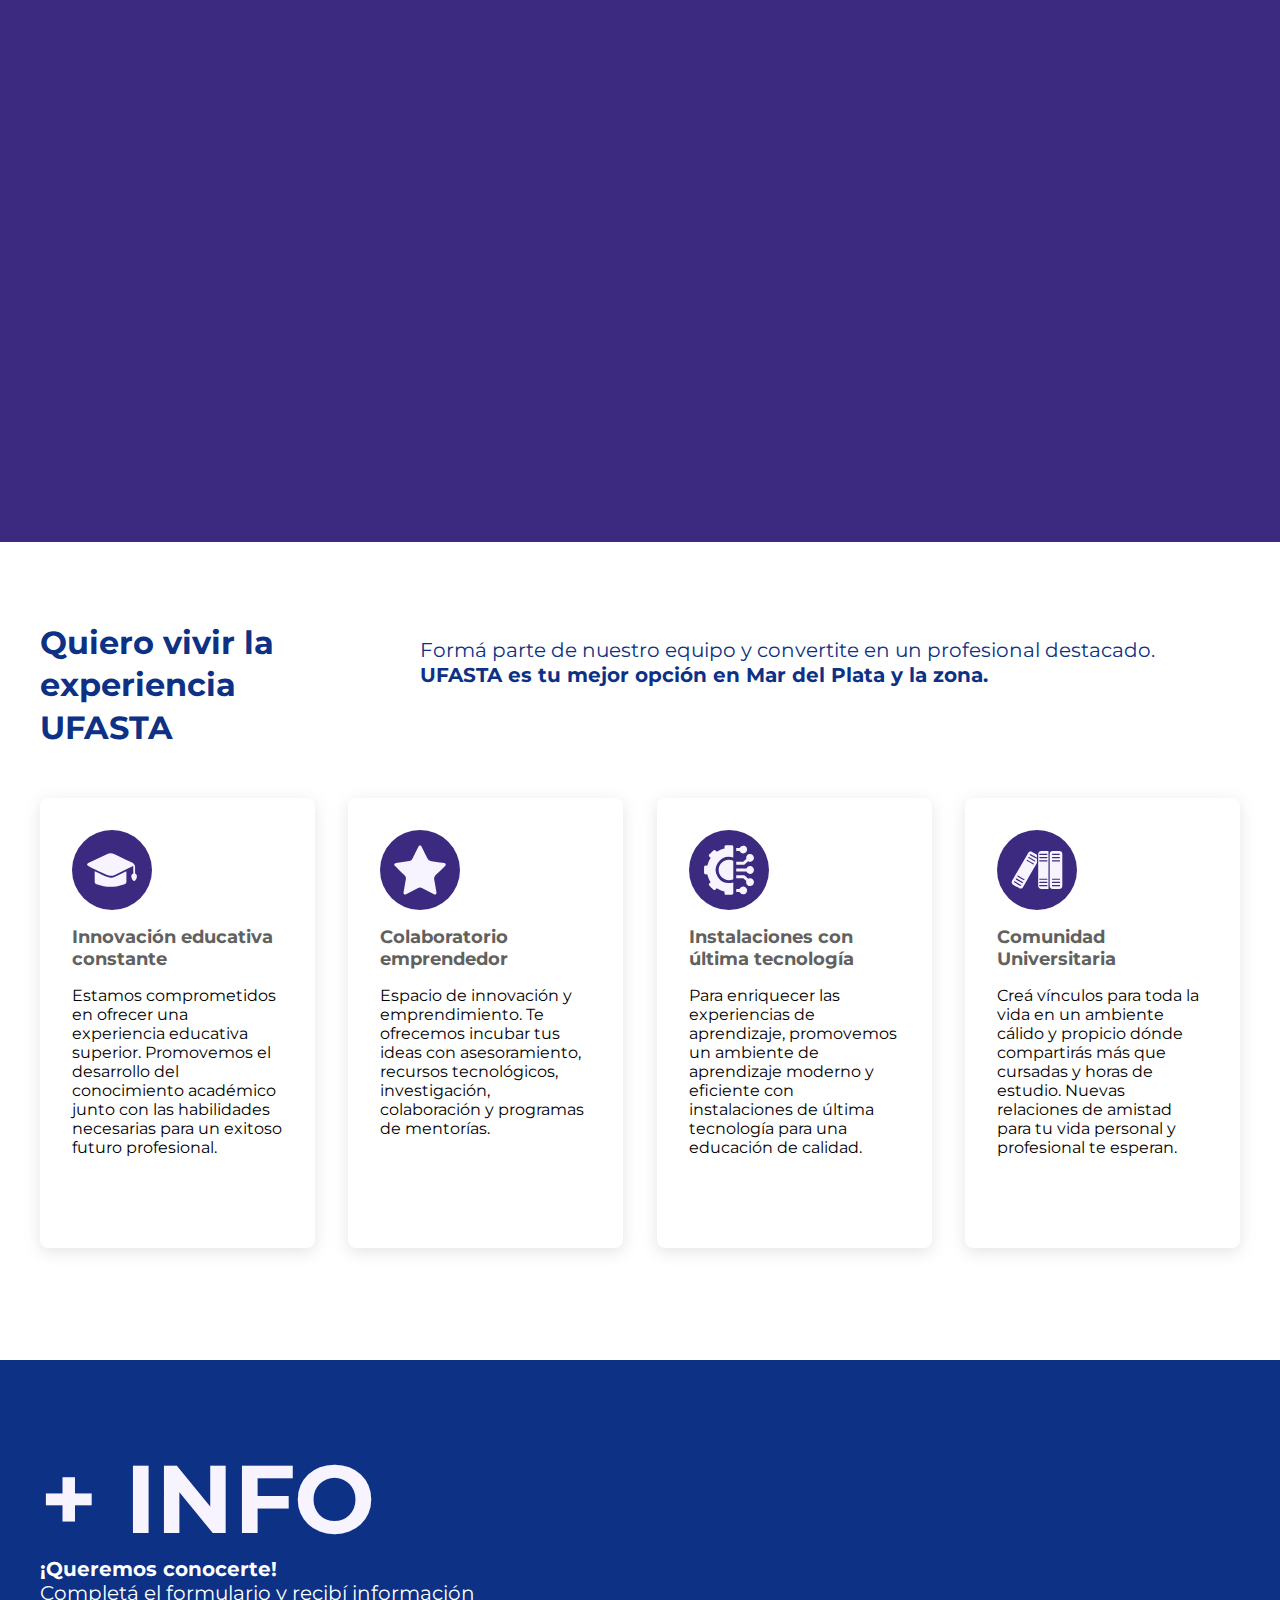
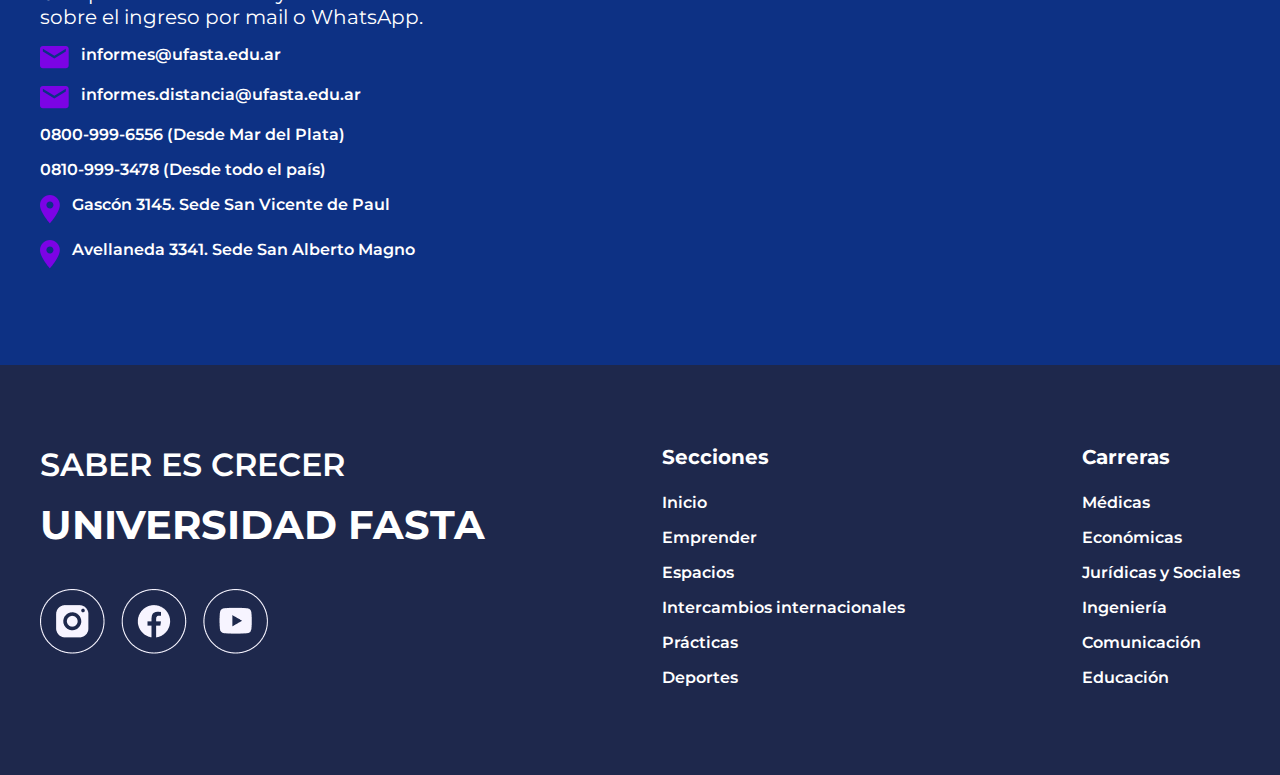
==== commit 2a67d677: "V2.2 I've implemented the FASTA contact form via iframe (as requested)." ====
--- a/index.html
+++ b/index.html
@@ -4,7 +4,11 @@
     <meta charset="UTF-8" />
     <meta http-equiv="X-UA-Compatible" content="IE=edge" />
     <meta name="viewport" content="width=device-width, initial-scale=1.0" />
-    <title>Universidad FASTA | Inicio</title>
+    <title>UFASTA Ingreso 2024 | Activá tu carrera</title>
+    <meta
+      name="description"
+      content="Liderá tu futuro en UFASTA. Más de 25 carreras presenciales. Anotate para el ingreso 2024."
+    />
     <link rel="icon" href="./media/favicon-32x32.png" />
     <link
       href="https://cdn.jsdelivr.net/npm/bootstrap@5.3.0-alpha3/dist/css/bootstrap.min.css"
@@ -50,11 +54,11 @@
                 target="_blank"
                 >Carreras</a
               >
-              <a class="nav-link" href="emprender.html">Emprender</a>
+              <a class="nav-link" href="incubadora.html">Emprender</a>
               <a class="nav-link" href="espacios.html">Espacios</a>
               <a class="nav-link" href="intercambios.html">Intercambios</a>
               <a class="nav-link" href="practicas.html">Prácticas</a>
-              <a class="nav-link" href="deportes.html">Deportes</a>
+              <a class="nav-link" href="bienestar.html">Deportes</a>
               <a class="nav-link" href="contacto.html">Contacto</a>
             </div>
           </div>
@@ -76,7 +80,10 @@
             <a href="#index-form" class="button-primary">Solicitar INFO</a>
           </div>
           <div class="hero__content-image">
-            <img src="media/hero-image.png" alt="" />
+            <img
+              src="media/hero-image.png"
+              alt="Universidad FASTA Ingreso Abril 2024"
+            />
           </div>
         </div>
       </section>
@@ -91,40 +98,64 @@
           <div class="slider">
             <div class="slide-track">
               <div class="slide">
-                <img src="./media/autoplay-01.png" alt="" />
-              </div>
-              <div class="slide">
-                <img src="./media/autoplay-02.png" alt="" />
-              </div>
-              <div class="slide">
-                <img src="./media/autoplay-03.png" alt="" />
-              </div>
-              <div class="slide">
-                <img src="./media/autoplay-04.png" alt="" />
-              </div>
-              <div class="slide">
-                <img src="./media/autoplay-05.png" alt="" />
-              </div>
-              <div class="slide">
-                <img src="./media/autoplay-06.png" alt="" />
-              </div>
-              <div class="slide">
-                <img src="./media/autoplay-01.png" alt="" />
-              </div>
-              <div class="slide">
-                <img src="./media/autoplay-02.png" alt="" />
-              </div>
-              <div class="slide">
-                <img src="./media/autoplay-03.png" alt="" />
-              </div>
-              <div class="slide">
-                <img src="./media/autoplay-04.png" alt="" />
-              </div>
-              <div class="slide">
-                <img src="./media/autoplay-05.png" alt="" />
-              </div>
-              <div class="slide">
-                <img src="./media/autoplay-06.png" alt="" />
+                <img
+                  src="./media/autoplay-01.png"
+                  alt="carreras universitarias"
+                />
+              </div>
+              <div class="slide">
+                <img src="./media/autoplay-02.png" alt="¡a emprender!" />
+              </div>
+              <div class="slide">
+                <img
+                  src="./media/autoplay-03.png"
+                  alt="espacios que inspiran"
+                />
+              </div>
+              <div class="slide">
+                <img
+                  src="./media/autoplay-04.png"
+                  alt="intercambios internacionales"
+                />
+              </div>
+              <div class="slide">
+                <img
+                  src="./media/autoplay-05.png"
+                  alt="prácticas + bolsas de empleo"
+                />
+              </div>
+              <div class="slide">
+                <img src="./media/autoplay-06.png" alt="bienestar y deportes" />
+              </div>
+              <div class="slide">
+                <img
+                  src="./media/autoplay-01.png"
+                  alt="carreras universitarias"
+                />
+              </div>
+              <div class="slide">
+                <img src="./media/autoplay-02.png" alt="¡a emprender!" />
+              </div>
+              <div class="slide">
+                <img
+                  src="./media/autoplay-03.png"
+                  alt="espacios que inspiran"
+                />
+              </div>
+              <div class="slide">
+                <img
+                  src="./media/autoplay-04.png"
+                  alt="intercambios internacionales"
+                />
+              </div>
+              <div class="slide">
+                <img
+                  src="./media/autoplay-05.png"
+                  alt="prácticas + bolsas de empleo"
+                />
+              </div>
+              <div class="slide">
+                <img src="./media/autoplay-06.png" alt="bienestar y deportes" />
               </div>
             </div>
           </div>
@@ -143,7 +174,10 @@
             </p>
           </div>
           <div class="M2__content-image">
-            <img src="./media/people-01.png" alt="" />
+            <img
+              src="./media/people-01.png"
+              alt="estudiantes sonriendo en una plata de Mar del Plata"
+            />
           </div>
         </div>
       </section>
@@ -153,13 +187,16 @@
           <p>¿Con cuál carrera soñás para activar tu futuro?</p>
           <div class="M3__header-block">
             <div>
-              <img src="./media/check.svg" alt="" /><span>Tecnicaturas</span>
+              <img src="./media/check.svg" alt="Tecnicaturas" />
+              <h3>Tecnicaturas</h3>
             </div>
             <div>
-              <img src="./media/check.svg" alt="" /><span>Licenciaturas</span>
+              <img src="./media/check.svg" alt="Licenciaturas" />
+              <h3>Licenciaturas</h3>
             </div>
             <div>
-              <img src="./media/check.svg" alt="" /><span>Posgrados</span>
+              <img src="./media/check.svg" alt="Posgrados" />
+              <h3>Posgrados</h3>
             </div>
           </div>
         </div>
@@ -173,8 +210,11 @@
               aria-expanded="false"
               aria-controls="collapse__01"
             >
-              <img src="./media/logo-medicine.svg" alt="" />
-              <span>Médicas</span>
+              <img
+                src="./media/logo-medicine.svg"
+                alt="ciencias médicas ufasta"
+              />
+              <h4>Médicas</h4>
               <div class="M3__card-expand"></div>
             </button>
             <div class="collapse" id="collapse__01">
@@ -201,8 +241,11 @@
               aria-expanded="false"
               aria-controls="collapse__02"
             >
-              <img src="./media/logo-economics.svg" alt="" />
-              <span>Económicas</span>
+              <img
+                src="./media/logo-economics.svg"
+                alt="ciencias económicas ufasta"
+              />
+              <h4>Económicas</h4>
               <div class="M3__card-expand"></div>
             </button>
             <div class="collapse" id="collapse__02">
@@ -225,8 +268,11 @@
               aria-expanded="false"
               aria-controls="collapse__03"
             >
-              <img src="./media/logo-law.svg" alt="" />
-              <span>Jurídicas y Sociales</span>
+              <img
+                src="./media/logo-law.svg"
+                alt="jurídicas y sociales ufasta"
+              />
+              <h4>Jurídicas y Sociales</h4>
               <div class="M3__card-expand"></div>
             </button>
             <div class="collapse" id="collapse__03">
@@ -248,8 +294,8 @@
               aria-expanded="false"
               aria-controls="collapse__04"
             >
-              <img src="./media/logo-engineering.svg" alt="" />
-              <span>Ingeniería</span>
+              <img src="./media/logo-engineering.svg" alt="ingeniería ufasta" />
+              <h4>Ingeniería</h4>
               <div class="M3__card-expand"></div>
             </button>
             <div class="collapse" id="collapse__04">
@@ -270,8 +316,11 @@
               aria-expanded="false"
               aria-controls="collapse__05"
             >
-              <img src="./media/logo-communications.svg" alt="" />
-              <span>Comunicación</span>
+              <img
+                src="./media/logo-communications.svg"
+                alt="comunicación social ufasta"
+              />
+              <h4>Comunicación</h4>
               <div class="M3__card-expand"></div>
             </button>
             <div class="collapse" id="collapse__05">
@@ -292,8 +341,8 @@
               aria-expanded="false"
               aria-controls="collapse__06"
             >
-              <img src="./media/logo-education.svg" alt="" />
-              <span>Educación</span>
+              <img src="./media/logo-education.svg" alt="educación ufasta" />
+              <h4>Educación</h4>
               <div class="M3__card-expand"></div>
             </button>
             <div class="collapse" id="collapse__06">
@@ -337,7 +386,7 @@
             <a href="#index-form" class="button-primary">Obtener beneficio</a>
           </div>
           <div class="M4__content-image">
-            <img src="media/girl-01.png" alt="" />
+            <img src="media/girl-01.png" alt="chica estudiante de UFASTA" />
           </div>
         </div>
       </section>
@@ -400,13 +449,16 @@
                       target="_blank"
                       >Ver video BorrArt</a
                     >
-                    <a href="./emprender.html" class="button-primary"
+                    <a href="./incubadora.html" class="button-primary"
                       >Ir a emprender!</a
                     >
                   </div>
                 </div>
                 <div class="carousel-item__image">
-                  <img src="./media/carousel_01_01.jpg" alt="" />
+                  <img
+                    src="./media/carousel_01_01.jpg"
+                    alt="estudiantes de UFASTA mirando una computadora"
+                  />
                 </div>
               </div>
             </div>
@@ -430,7 +482,10 @@
                   </div>
                 </div>
                 <div class="carousel-item__image">
-                  <img src="./media/carousel_01_02.jpg" alt="" />
+                  <img
+                    src="./media/carousel_01_02.jpg"
+                    alt="chico estudiante de UFASTA sonriendo"
+                  />
                 </div>
               </div>
             </div>
@@ -455,7 +510,10 @@
                   </div>
                 </div>
                 <div class="carousel-item__image">
-                  <img src="./media/carousel_01_03.jpg" alt="" />
+                  <img
+                    src="./media/carousel_01_03.jpg"
+                    alt="chica estudiante de UFASTA sonriendo"
+                  />
                 </div>
               </div>
             </div>
@@ -482,7 +540,10 @@
                   </div>
                 </div>
                 <div class="carousel-item__image">
-                  <img src="./media/carousel_01_04.jpg" alt="" />
+                  <img
+                    src="./media/carousel_01_04.jpg"
+                    alt="chico estudiante de UFASTA sonriendo con un mate y una computadora"
+                  />
                 </div>
               </div>
             </div>
@@ -505,7 +566,10 @@
                   </div>
                 </div>
                 <div class="carousel-item__image">
-                  <img src="./media/carousel_01_05.jpg" alt="" />
+                  <img
+                    src="./media/carousel_01_05.jpg"
+                    alt="chica estudiante de UFASTA sentada en la universidad"
+                  />
                 </div>
               </div>
             </div>
@@ -687,8 +751,11 @@
           </div>
           <div class="M7__content-cards">
             <div class="M7__cards-card">
-              <img src="./media/hat-purple.svg" alt="" />
-              <h3>Innovación educativa constante</h3>
+              <img
+                src="./media/hat-purple.svg"
+                alt="Innovación educativa constante"
+              />
+              <h5>Innovación educativa constante</h5>
               <p>
                 Estamos comprometidos en ofrecer una experiencia educativa
                 superior. Promovemos el desarrollo del conocimiento académico
@@ -697,8 +764,11 @@
               </p>
             </div>
             <div class="M7__cards-card">
-              <img src="./media/star-purple-01.svg" alt="" />
-              <h3>Colaboratorio emprendedor</h3>
+              <img
+                src="./media/star-purple-01.svg"
+                alt="Colaboratorio emprendedor"
+              />
+              <h5>Colaboratorio emprendedor</h5>
               <p>
                 Espacio de innovación y emprendimiento. Te ofrecemos incubar tus
                 ideas con asesoramiento, recursos tecnológicos, investigación,
@@ -706,8 +776,11 @@
               </p>
             </div>
             <div class="M7__cards-card">
-              <img src="./media/tech-purple.svg" alt="" />
-              <h3>Instalaciones con última tecnología</h3>
+              <img
+                src="./media/tech-purple.svg"
+                alt="Instalaciones con última tecnología"
+              />
+              <h5>Instalaciones con última tecnología</h5>
               <p>
                 Para enriquecer las experiencias de aprendizaje, promovemos un
                 ambiente de aprendizaje moderno y eficiente con instalaciones de
@@ -715,8 +788,11 @@
               </p>
             </div>
             <div class="M7__cards-card">
-              <img src="./media/books-purple.svg" alt="" />
-              <h3>Comunidad Universitaria</h3>
+              <img
+                src="./media/books-purple.svg"
+                alt="Comunidad Universitaria"
+              />
+              <h5>Comunidad Universitaria</h5>
               <p>
                 Creá vínculos para toda la vida en un ambiente cálido y propicio
                 dónde compartirás más que cursadas y horas de estudio. Nuevas
@@ -737,11 +813,11 @@
               mail o WhatsApp.
             </p>
             <div class="form__text-full">
-              <img src="./media/logo-email.svg" alt="" />
+              <img src="./media/logo-email.svg" alt="logo email" />
               <p>informes@ufasta.edu.ar</p>
             </div>
             <div class="form__text-full">
-              <img src="./media/logo-email.svg" alt="" />
+              <img src="./media/logo-email.svg" alt="logo email" />
               <p>informes.distancia@ufasta.edu.ar</p>
             </div>
             <div class="form__text-simple">
@@ -751,68 +827,63 @@
               <p>0810-999-3478 <span>(Desde todo el país)</span></p>
             </div>
             <div class="form__text-full">
-              <img src="./media/logo-location.svg" alt="" />
+              <img src="./media/logo-location.svg" alt="logo ubicación" />
               <p>Gascón 3145. Sede San Vicente de Paul</p>
             </div>
             <div class="form__text-full">
-              <img src="./media/logo-location.svg" alt="" />
+              <img src="./media/logo-location.svg" alt="logo ubicación" />
               <p>Avellaneda 3341. Sede San Alberto Magno</p>
             </div>
           </div>
-          <form action="" class="form__content-main">
-            <p>Completá el formulario y recibí información sobre el ingreso</p>
-            <div class="form__main-row">
-              <input type="text" placeholder="Nombre*" /><input
-                type="text"
-                placeholder="Apellido*"
-              />
-            </div>
-            <div class="form__main-row">
-              <select name="" id="">
-                <option value="">Tipo*</option>
-              </select>
-              <input type="text" placeholder="Número Documento*" />
-            </div>
-            <div class="form__main-row">
-              <input type="email" placeholder="Email*" />
-              <div class="form__row-block">
-                <select name="" id="">
-                  <option value="">País*</option>
-                </select>
-                <input type="text" placeholder="Móvil*" />
-              </div>
-            </div>
-            <div class="form__main-row">
-              <select name="" id="">
-                <option value="">Carrera*</option>
-              </select>
-            </div>
-            <div class="form__main-row">
-              <input
-                type="text"
-                placeholder="Seleccioná tu sede más cercana*"
-              />
-            </div>
-            <div class="form__main-row">
-              <textarea
-                name=""
-                id=""
-                cols="30"
-                rows="10"
-                placeholder="Consulta"
-              ></textarea>
-            </div>
-            <div class="form__main-row">
-              <label
-                ><input type="checkbox" name="" id="" />
-                Deseo ser contactado por Whatsapp
-              </label>
-            </div>
-            <div class="form__main-row">
-              <p>*Requerido</p>
-              <input type="submit" value="Enviar" />
-            </div>
-          </form>
+          <div class="form__content-main">
+            <div class="embed-container">
+              <iframe
+                id="iFrameFormDesktop"
+                src=""
+                frameborder="0"
+                allowfullscreen
+              ></iframe>
+            </div>
+            <script type="text/javascript">
+              let origen = "5";
+
+              //SETEA LA URL BASE PARA EL IFRAME
+              let urlIframe =
+                "https://apps.ufasta.edu.ar/inscripciones/formconsulta/?origen=" +
+                origen +
+                "&carrera=%%carrera%%";
+              //OBTIENE LA URL DE RETORNO EN BASE A LA CARRERA O LA FACULTAD SEGUN CORRESPONDA
+              let urlRetorno = setRetURL("%%carrera%%");
+
+              //AGREGA A LA URL DEL IFRAME EL PARAMETRO retURL CON EL VALOR OBTENIDO
+              urlIframe = urlIframe + "&retURL=" + urlRetorno;
+              console.log("urlIframe:  ", urlIframe);
+              //SETEA AL ATRIBUTO SRC DEL IFRAME CON LA URL CORRECTA.
+              document.getElementById("iFrameFormDesktop").src = urlIframe;
+
+              //FUNCION PARA OBTENER LA URL DE RETORNO SEGUN CARRERA
+              // SEGUN EL SHORTCODE SE PODRIA PONER UNA FUNCION QUE OBTENGA POR FACULTAD O POR CARRERA SEGUN CORRESPONDA
+              function setRetURL(codigoCarrera) {
+                let retUrl =
+                  "https://www.ufasta.edu.ar/ingreso/feedback-formulario-ingreso/";
+                return retUrl;
+              }
+
+              window.addEventListener(
+                "message",
+                (event) => {
+                  // Do we trust the sender of this message?
+                  if (event.origin !== "https://apps.ufasta.edu.ar") return;
+
+                  //REDIRECCIONAR
+                  if (event.data == "OK") {
+                    window.location.replace(urlRetorno);
+                  }
+                },
+                false
+              );
+            </script>
+          </div>
         </div>
       </section>
     </div>
@@ -822,28 +893,50 @@
           <p>SABER ES CRECER</p>
           <p>UNIVERSIDAD FASTA</p>
           <div>
-            <a href=""><img src="./media/logo-instagram.png" alt="" /></a>
-            <a href=""><img src="./media/logo-facebook.png" alt="" /></a>
-            <a href=""><img src="./media/logo-youtube.png" alt="" /></a>
+            <a
+              href="https://www.instagram.com/universidad_fasta/"
+              target="_blank"
+              ><img src="./media/logo-instagram.png" alt="logo instagram"
+            /></a>
+            <a href="https://www.facebook.com/UniversidadFASTA/" target="_blank"
+              ><img src="./media/logo-facebook.png" alt="logo facebook"
+            /></a>
+            <a
+              href="https://www.youtube.com/user/UniversidadFASTA"
+              target="_blank"
+              ><img src="./media/logo-youtube.png" alt="logo youtube"
+            /></a>
           </div>
         </div>
         <div class="column">
           <p>Secciones</p>
           <a href="#">Inicio</a>
-          <a href="emprender.html">Emprender</a>
+          <a href="incubadora.html">Emprender</a>
           <a href="espacios.html">Espacios</a>
           <a href="intercambios.html">Intercambios internacionales</a>
           <a href="practicas.html">Prácticas</a>
-          <a href="deportes.html">Deportes</a>
+          <a href="bienestar.html">Deportes</a>
         </div>
         <div class="column">
           <p>Carreras</p>
-          <a href="">Médicas</a>
-          <a href="">Económicas</a>
-          <a href="">Jurídicas y Sociales</a>
-          <a href="">Ingeniería</a>
-          <a href="">Comunicación</a>
-          <a href="">Educación</a>
+          <a href="https://www.ufasta.edu.ar/ingreso/carreras/" target="_blank"
+            >Médicas</a
+          >
+          <a href="https://www.ufasta.edu.ar/ingreso/carreras/" target="_blank"
+            >Económicas</a
+          >
+          <a href="https://www.ufasta.edu.ar/ingreso/carreras/" target="_blank"
+            >Jurídicas y Sociales</a
+          >
+          <a href="https://www.ufasta.edu.ar/ingreso/carreras/" target="_blank"
+            >Ingeniería</a
+          >
+          <a href="https://www.ufasta.edu.ar/ingreso/carreras/" target="_blank"
+            >Comunicación</a
+          >
+          <a href="https://www.ufasta.edu.ar/ingreso/carreras/" target="_blank"
+            >Educación</a
+          >
         </div>
       </div>
     </footer>
--- a/css/styles.css
+++ b/css/styles.css
@@ -230,124 +230,43 @@
   -webkit-box-align: center;
       -ms-flex-align: center;
           align-items: center;
-  background-color: #fff;
-  border-radius: 0.75rem;
-  display: -webkit-box;
-  display: -ms-flexbox;
-  display: flex;
-  -webkit-box-orient: vertical;
-  -webkit-box-direction: normal;
-      -ms-flex-direction: column;
-          flex-direction: column;
-  margin: 0 auto;
-  max-width: 500px;
-  padding: 2.5rem 0.75rem;
-}
-@media only screen and (min-width: 992px) {
-  .website__form .form__wrapper .form__content-main {
-    -ms-flex-preferred-size: 600px;
-        flex-basis: 600px;
-    margin: 0;
-    max-width: none;
-    padding: 2.5rem 1.25rem;
-  }
-}
-.website__form .form__wrapper .form__content-main > p {
-  color: #0d3184;
-  font-size: 1.25rem;
-  font-weight: 700;
-  margin: 0 0 3rem 0;
-  max-width: 375px;
-  text-align: center;
-}
-.website__form .form__wrapper .form__content-main .form__main-row {
-  display: -webkit-box;
-  display: -ms-flexbox;
-  display: flex;
-  -webkit-box-orient: vertical;
-  -webkit-box-direction: normal;
-      -ms-flex-direction: column;
-          flex-direction: column;
-  width: 100%;
-}
-@media only screen and (min-width: 1200px) {
-  .website__form .form__wrapper .form__content-main .form__main-row {
-    -webkit-box-align: center;
-        -ms-flex-align: center;
-            align-items: center;
-    -webkit-box-orient: horizontal;
-    -webkit-box-direction: normal;
-        -ms-flex-direction: row;
-            flex-direction: row;
-  }
-}
-.website__form .form__wrapper .form__content-main .form__main-row input,
-.website__form .form__wrapper .form__content-main .form__main-row select,
-.website__form .form__wrapper .form__content-main .form__main-row textarea {
-  border: 1.5px solid #cac7c7;
-  margin: 0.5rem 0;
-}
-@media only screen and (min-width: 1200px) {
-  .website__form .form__wrapper .form__content-main .form__main-row input,
-  .website__form .form__wrapper .form__content-main .form__main-row select,
-  .website__form .form__wrapper .form__content-main .form__main-row textarea {
-    margin: 0.125rem;
-    width: 100%;
-  }
-}
-.website__form .form__wrapper .form__content-main .form__main-row input,
-.website__form .form__wrapper .form__content-main .form__main-row textarea {
-  padding: 0.5em 1.25em;
-}
-.website__form .form__wrapper .form__content-main .form__main-row select {
-  padding: 0.5em 1em;
-}
-.website__form .form__wrapper .form__content-main .form__main-row label {
-  -webkit-box-align: center;
-      -ms-flex-align: center;
-          align-items: center;
-  color: #817e7e;
-  display: -webkit-box;
-  display: -ms-flexbox;
-  display: flex;
-  margin: 0.5rem 0.5rem 1.5rem 0.5rem;
-}
-.website__form .form__wrapper .form__content-main .form__main-row label input {
-  margin: 0 1rem 0 0;
-  width: 1rem;
-}
-.website__form .form__wrapper .form__content-main .form__main-row select,
-.website__form .form__wrapper .form__content-main .form__main-row p {
-  color: #817e7e;
-}
-.website__form .form__wrapper .form__content-main .form__main-row .form__row-block {
-  display: -webkit-box;
-  display: -ms-flexbox;
-  display: flex;
-}
-.website__form .form__wrapper .form__content-main .form__main-row .form__row-block input {
-  width: 100%;
-}
-@media only screen and (min-width: 1200px) {
-  .website__form .form__wrapper .form__content-main .form__main-row input[type=email] {
-    max-width: 275px;
-  }
-}
-.website__form .form__wrapper .form__content-main .form__main-row input[type=submit] {
-  background-color: #0d3184;
-  color: #f7f4ff;
-  font-weight: 700;
-  margin: 1.5rem 0 0 0;
-  width: 100%;
-}
-@media only screen and (min-width: 1200px) {
-  .website__form .form__wrapper .form__content-main .form__main-row input[type=submit] {
-    margin: 0 0 0 auto;
-    max-width: 275px;
-  }
-}
-.website__form .form__wrapper .form__content-main .form__main-row input[type=submit]:hover {
-  background-color: #1e284c;
+  display: -webkit-box;
+  display: -ms-flexbox;
+  display: flex;
+  margin: 0 auto;
+  max-width: 800px;
+  width: 100%;
+}
+.website__form .form__wrapper .form__content-main .embed-container {
+  display: -webkit-box;
+  display: -ms-flexbox;
+  display: flex;
+  height: 75%;
+  width: 100%;
+}
+.website__form .form__wrapper .form__content-main .embed-container #iFrameFormDesktop {
+  min-height: 700px;
+  width: 100%;
+}
+@media only screen and (min-width: 400px) {
+  .website__form .form__wrapper .form__content-main .embed-container #iFrameFormDesktop {
+    min-height: 600px;
+  }
+}
+@media only screen and (min-width: 525px) {
+  .website__form .form__wrapper .form__content-main .embed-container #iFrameFormDesktop {
+    min-height: 550px;
+  }
+}
+@media only screen and (min-width: 992px) {
+  .website__form .form__wrapper .form__content-main .embed-container #iFrameFormDesktop {
+    min-height: 435px;
+  }
+}
+@media only screen and (min-width: 1220px) {
+  .website__form .form__wrapper .form__content-main .embed-container #iFrameFormDesktop {
+    min-height: 415px;
+  }
 }
 
 .index {
@@ -702,7 +621,7 @@
   margin: 0 0.5rem 0 0;
   max-width: 25px;
 }
-.index .index__M3 .M3__content-header .M3__header-block div span {
+.index .index__M3 .M3__content-header .M3__header-block div h3 {
   color: #3c2a80;
   font-weight: 700;
 }
@@ -1141,7 +1060,7 @@
     max-width: 275px;
   }
 }
-.index .index__M7 .M7__wrapper .M7__content-cards .M7__cards-card h3 {
+.index .index__M7 .M7__wrapper .M7__content-cards .M7__cards-card h5 {
   color: #616160;
   font-size: 1.125rem;
   font-weight: 700;
@@ -1502,7 +1421,7 @@
   }
 }
 .espacios .espacios__M1 {
-  padding: 5rem 0.75rem;
+  padding: 5rem 0;
 }
 .espacios .espacios__M1 .M1__wrapper {
   -webkit-box-align: center;
@@ -1520,13 +1439,40 @@
   max-width: 1000px;
 }
 .espacios .espacios__M1 .M1__wrapper > div {
-  margin: 1rem;
-  max-width: 175px;
+  margin: 0.5rem;
+  max-width: 130px;
+}
+@media only screen and (min-width: 400px) {
+  .espacios .espacios__M1 .M1__wrapper > div {
+    margin: 0.75rem;
+    max-width: 175px;
+  }
+}
+@media only screen and (min-width: 768px) {
+  .espacios .espacios__M1 .M1__wrapper > div {
+    margin: 1rem;
+  }
 }
 .espacios .espacios__M2 {
   background-color: #3c2a80;
   height: 700px;
   padding: 5rem 0.75rem;
+}
+.espacios .espacios__M2 #carousel_04 {
+  margin: 0 auto;
+  max-width: 992px;
+}
+.espacios .espacios__M2 #carousel_04 .carousel-indicators {
+  /* This is position absolute, as defined by bootstrap */
+  bottom: -3rem;
+}
+.espacios .espacios__M2 #carousel_04 iframe {
+  width: 100%;
+}
+@media only screen and (min-width: 768px) {
+  .espacios .espacios__M2 #carousel_04 iframe {
+    height: 500px;
+  }
 }
 
 .practicas {
@@ -1770,7 +1716,7 @@
   font-size: 1.5rem;
   margin: 2.75rem 0 1.5rem 0;
 }
-.intercambios .intercambios__hero .hero__wrapper .hero__content-info p:last-of-type {
+.intercambios .intercambios__hero .hero__wrapper .hero__content-info h2 {
   color: #ff9a3e;
   font-size: 1.25rem;
   font-weight: 700;
@@ -1847,19 +1793,19 @@
   background-color: #3c2a80;
   padding: 5rem 0.75rem;
 }
-.intercambios .intercambios__M2 #carousel_04 {
+.intercambios .intercambios__M2 #carousel_05 {
   margin: 0 auto;
   max-width: 992px;
 }
-.intercambios .intercambios__M2 #carousel_04 .carousel-indicators {
+.intercambios .intercambios__M2 #carousel_05 .carousel-indicators {
   /* This is position absolute, as defined by bootstrap */
   bottom: -3rem;
 }
-.intercambios .intercambios__M2 #carousel_04 iframe {
+.intercambios .intercambios__M2 #carousel_05 iframe {
   width: 100%;
 }
 @media only screen and (min-width: 768px) {
-  .intercambios .intercambios__M2 #carousel_04 iframe {
+  .intercambios .intercambios__M2 #carousel_05 iframe {
     height: 500px;
   }
 }
@@ -1906,9 +1852,14 @@
   }
 }
 .deportes .deportes__hero .hero__wrapper .hero__content-info h1 {
-  font-size: 3rem;
+  font-size: 2.5rem;
   font-weight: 700;
   line-height: 100%;
+}
+@media only screen and (min-width: 400px) {
+  .deportes .deportes__hero .hero__wrapper .hero__content-info h1 {
+    font-size: 3rem;
+  }
 }
 .deportes .deportes__hero .hero__wrapper .hero__content-info p {
   font-size: 1.5rem;
@@ -1929,6 +1880,8 @@
 .deportes .deportes__M1 .M1__wrapper {
   margin: 0 auto;
   max-width: 1200px;
+}
+.deportes .deportes__M1 .M1__wrapper .M1__content-header {
   padding: 0 0.75rem;
 }
 .deportes .deportes__M1 .M1__wrapper .M1__content-header > div {
@@ -1961,35 +1914,47 @@
   max-width: 1200px;
 }
 .deportes .deportes__M1 .M1__wrapper .M1__content-dialogs > div {
-  margin: 1rem;
-  max-width: 175px;
+  margin: 0.5rem;
+  max-width: 130px;
+}
+@media only screen and (min-width: 400px) {
+  .deportes .deportes__M1 .M1__wrapper .M1__content-dialogs > div {
+    margin: 0.75rem;
+    max-width: 175px;
+  }
+}
+@media only screen and (min-width: 768px) {
+  .deportes .deportes__M1 .M1__wrapper .M1__content-dialogs > div {
+    margin: 1rem;
+  }
 }
 .deportes .deportes__M1 .M1__wrapper .M1__content-carousel {
   padding: 5rem 0.75rem;
 }
-.deportes .deportes__M1 .M1__wrapper .M1__content-carousel #carousel_05 {
+.deportes .deportes__M1 .M1__wrapper .M1__content-carousel #carousel_06 {
   margin: 0 auto;
   max-width: 768px;
 }
-.deportes .deportes__M1 .M1__wrapper .M1__content-carousel #carousel_05 .carousel-indicators {
+.deportes .deportes__M1 .M1__wrapper .M1__content-carousel #carousel_06 .carousel-indicators {
   /* This is position absolute, as defined by bootstrap */
   bottom: -3rem;
 }
-.deportes .deportes__M1 .M1__wrapper .M1__content-carousel #carousel_05 .carousel-indicators button {
+.deportes .deportes__M1 .M1__wrapper .M1__content-carousel #carousel_06 .carousel-indicators button {
   background-color: #100e0e;
 }
-.deportes .deportes__M1 .M1__wrapper .M1__content-carousel #carousel_05 img {
+.deportes .deportes__M1 .M1__wrapper .M1__content-carousel #carousel_06 img {
   width: 100%;
 }
 .deportes .deportes__M2 {
-  padding: 5rem 0.75rem 10rem 0.75rem;
+  padding: 5rem 0 10rem 0;
 }
 .deportes .deportes__M2 .M2__wrapper {
   margin: 0 auto;
   max-width: 1200px;
 }
 .deportes .deportes__M2 .M2__wrapper .M2__content-header {
-  margin: 0 0 3rem 0;
+  margin: 0 auto 3rem auto;
+  max-width: 992px;
 }
 @media only screen and (min-width: 992px) {
   .deportes .deportes__M2 .M2__wrapper .M2__content-header {
@@ -2007,6 +1972,7 @@
 .deportes .deportes__M2 .M2__wrapper .M2__content-header .M2__header-text {
   margin: 0 auto 3rem auto;
   max-width: 400px;
+  padding: 0 0.75rem;
 }
 @media only screen and (min-width: 992px) {
   .deportes .deportes__M2 .M2__wrapper .M2__content-header .M2__header-text {
@@ -2038,22 +2004,41 @@
   margin: 0 auto;
   max-width: 500px;
 }
+@media only screen and (min-width: 992px) {
+  .deportes .deportes__M2 .M2__wrapper .M2__content-header .M2__header-dialogs {
+    margin: 0;
+  }
+}
 .deportes .deportes__M2 .M2__wrapper .M2__content-header .M2__header-dialogs > div {
-  margin: 1rem;
-  max-width: 175px;
-}
-.deportes .deportes__M2 .M2__wrapper .M2__content-carousel #carousel_06 {
+  margin: 0.5rem;
+  max-width: 130px;
+}
+@media only screen and (min-width: 400px) {
+  .deportes .deportes__M2 .M2__wrapper .M2__content-header .M2__header-dialogs > div {
+    margin: 0.75rem;
+    max-width: 175px;
+  }
+}
+@media only screen and (min-width: 768px) {
+  .deportes .deportes__M2 .M2__wrapper .M2__content-header .M2__header-dialogs > div {
+    margin: 1rem;
+  }
+}
+.deportes .deportes__M2 .M2__wrapper .M2__content-carousel {
+  padding: 0 0.75rem;
+}
+.deportes .deportes__M2 .M2__wrapper .M2__content-carousel #carousel_07 {
   margin: 0 auto;
   max-width: 768px;
 }
-.deportes .deportes__M2 .M2__wrapper .M2__content-carousel #carousel_06 .carousel-indicators {
+.deportes .deportes__M2 .M2__wrapper .M2__content-carousel #carousel_07 .carousel-indicators {
   /* This is position absolute, as defined by bootstrap */
   bottom: -3rem;
 }
-.deportes .deportes__M2 .M2__wrapper .M2__content-carousel #carousel_06 .carousel-indicators button {
+.deportes .deportes__M2 .M2__wrapper .M2__content-carousel #carousel_07 .carousel-indicators button {
   background-color: #100e0e;
 }
-.deportes .deportes__M2 .M2__wrapper .M2__content-carousel #carousel_06 img {
+.deportes .deportes__M2 .M2__wrapper .M2__content-carousel #carousel_07 img {
   width: 100%;
 }
 
@@ -2061,7 +2046,7 @@
   padding-top: 108px;
 }
 .contacto .contacto__M1 {
-  padding: 5rem 0;
+  padding: 5rem 0.75rem;
 }
 .contacto .contacto__M1 .M1__wrapper {
   margin: 0 auto;
@@ -2097,6 +2082,12 @@
   color: #1e284c;
   text-align: center;
 }
+@media only screen and (min-width: 992px) {
+  .contacto .contacto__M1 .M1__wrapper .M1__content-text h1,
+  .contacto .contacto__M1 .M1__wrapper .M1__content-text p {
+    text-align: left;
+  }
+}
 .contacto .contacto__M1 .M1__wrapper .M1__content-text h1 {
   font-size: 2rem;
   font-weight: 700;
@@ -2119,7 +2110,7 @@
   padding-top: 108px;
 }
 .gracias .gracias__M1 {
-  padding: 5rem 0;
+  padding: 5rem 0.75rem;
 }
 .gracias .gracias__M1 .M1__wrapper {
   margin: 0 auto;
@@ -2150,11 +2141,12 @@
 }
 .gracias .gracias__M1 .M1__wrapper .M1__content-text p {
   line-height: 140%;
+  margin: 1rem 0 2.5rem 0;
 }
 .gracias .gracias__M1 .M1__wrapper .M1__content-footer {
   border-bottom: #ff9a3e 2px solid;
   margin: 0 auto 5rem auto;
-  max-width: 600px;
+  max-width: 700px;
   padding: 0 0 2rem 0;
 }
 .gracias .gracias__M1 .M1__wrapper .M1__content-footer p {
@@ -2164,6 +2156,58 @@
   text-align: center;
 }
 .gracias .gracias__M1 .M1__wrapper .button-primary {
+  margin: 0 auto;
+  max-width: -webkit-fit-content;
+  max-width: -moz-fit-content;
+  max-width: fit-content;
+}
+
+.error {
+  padding-top: 108px;
+}
+.error .error__M1 {
+  padding: 5rem 0.75rem;
+}
+.error .error__M1 .M1__wrapper {
+  margin: 0 auto;
+  max-width: 1200px;
+  padding: 0 0.75rem;
+}
+@media only screen and (min-width: 992px) {
+  .error .error__M1 .M1__wrapper {
+    padding: 0;
+  }
+}
+.error .error__M1 .M1__wrapper .M1__content-text {
+  margin: 3rem auto 5rem auto;
+  max-width: 525px;
+}
+.error .error__M1 .M1__wrapper .M1__content-text h1,
+.error .error__M1 .M1__wrapper .M1__content-text p {
+  color: #1e284c;
+  text-align: center;
+}
+.error .error__M1 .M1__wrapper .M1__content-text h1 {
+  font-size: 2rem;
+  font-weight: 700;
+}
+.error .error__M1 .M1__wrapper .M1__content-text p {
+  line-height: 140%;
+  margin: 1rem 0 2.5rem 0;
+}
+.error .error__M1 .M1__wrapper .M1__content-footer {
+  border-bottom: #ff9a3e 2px solid;
+  margin: 0 auto 5rem auto;
+  max-width: 700px;
+  padding: 0 0 2rem 0;
+}
+.error .error__M1 .M1__wrapper .M1__content-footer p {
+  color: #1e284c;
+  font-size: 1.5rem;
+  font-weight: 700;
+  text-align: center;
+}
+.error .error__M1 .M1__wrapper .button-primary {
   margin: 0 auto;
   max-width: -webkit-fit-content;
   max-width: -moz-fit-content;
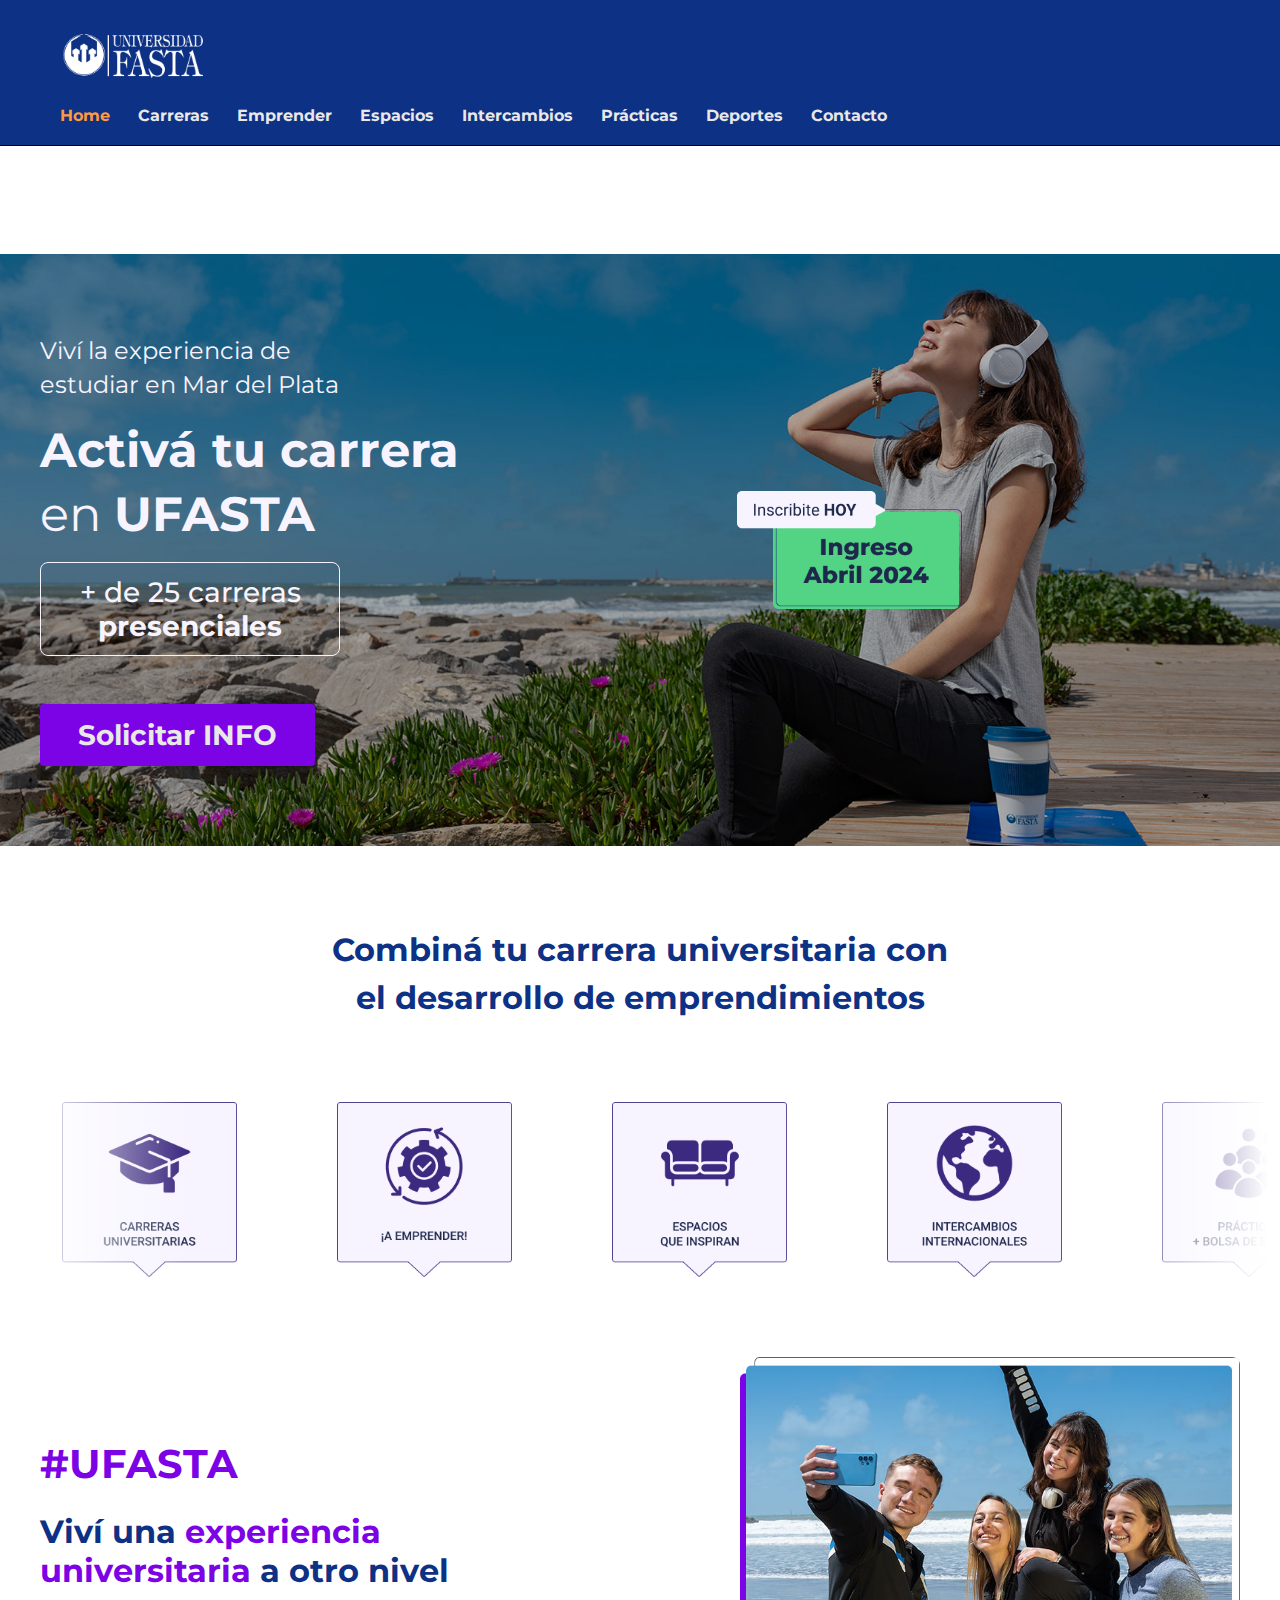
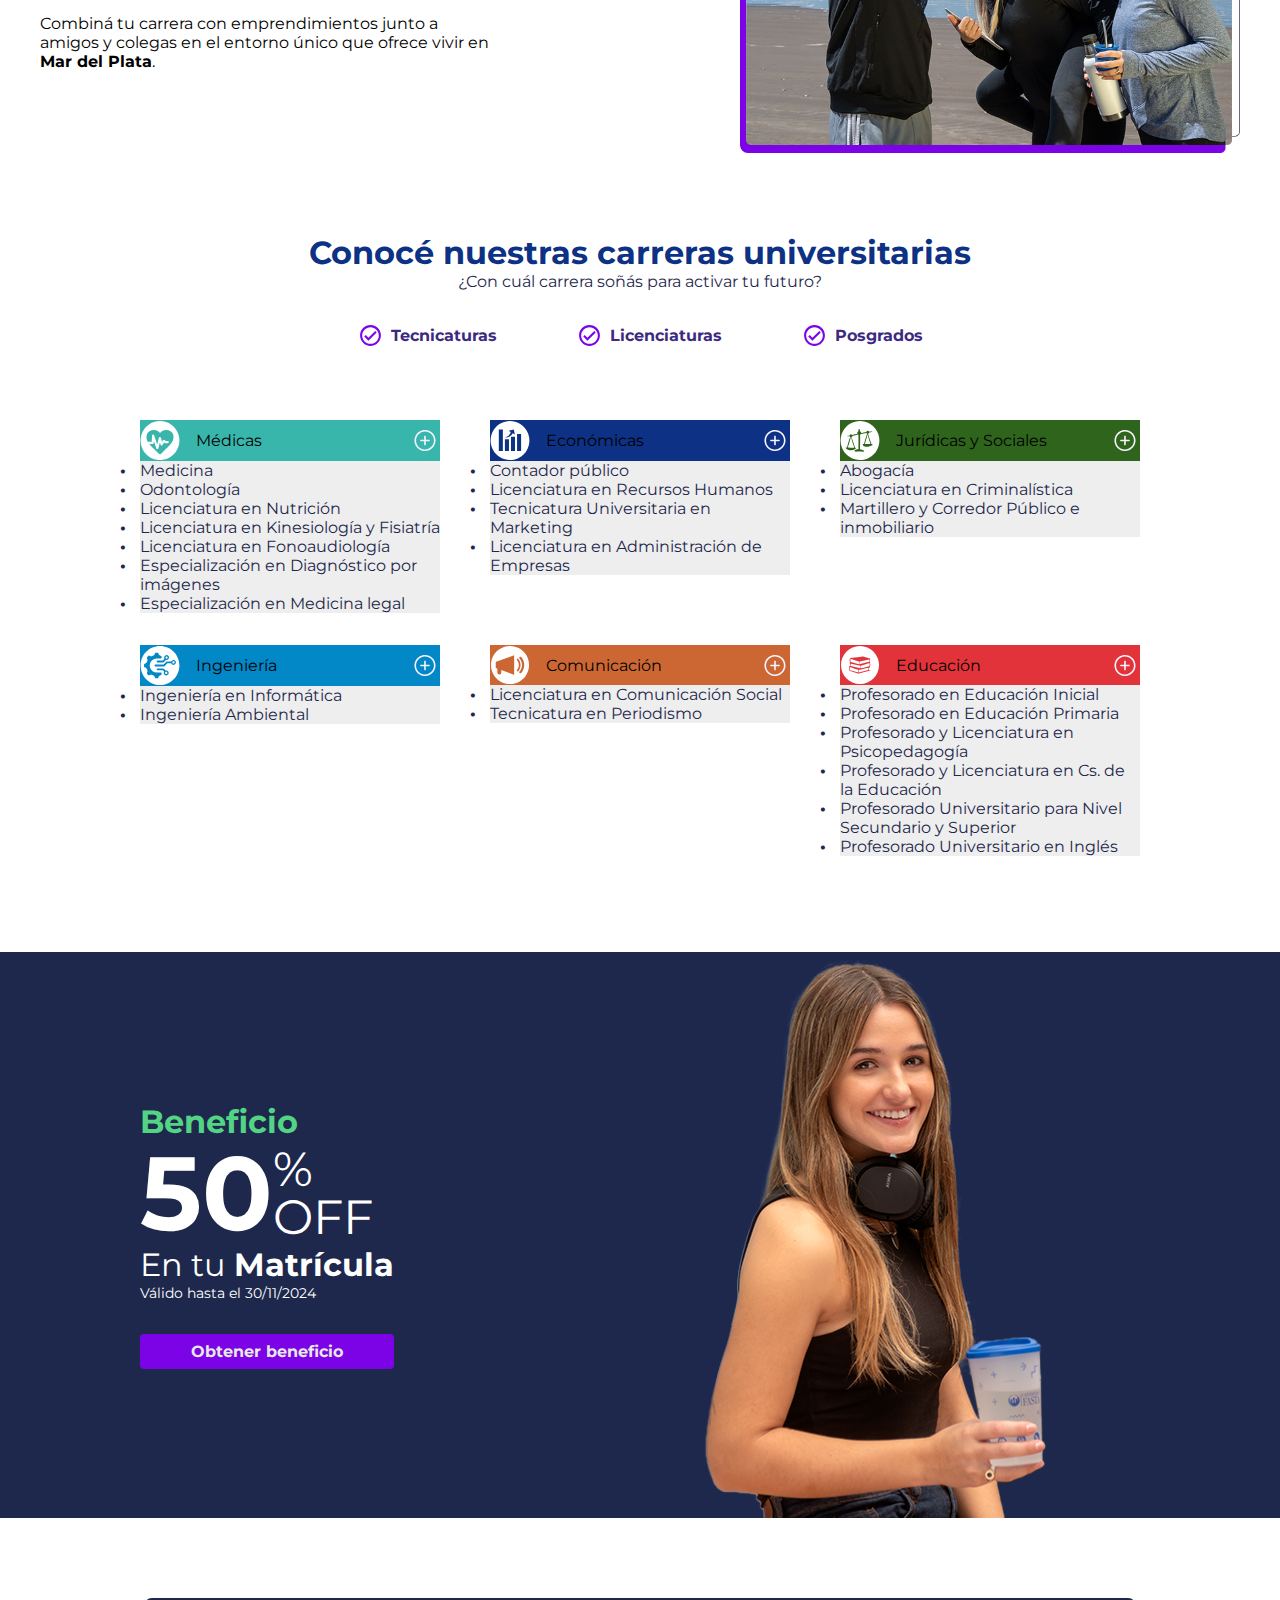
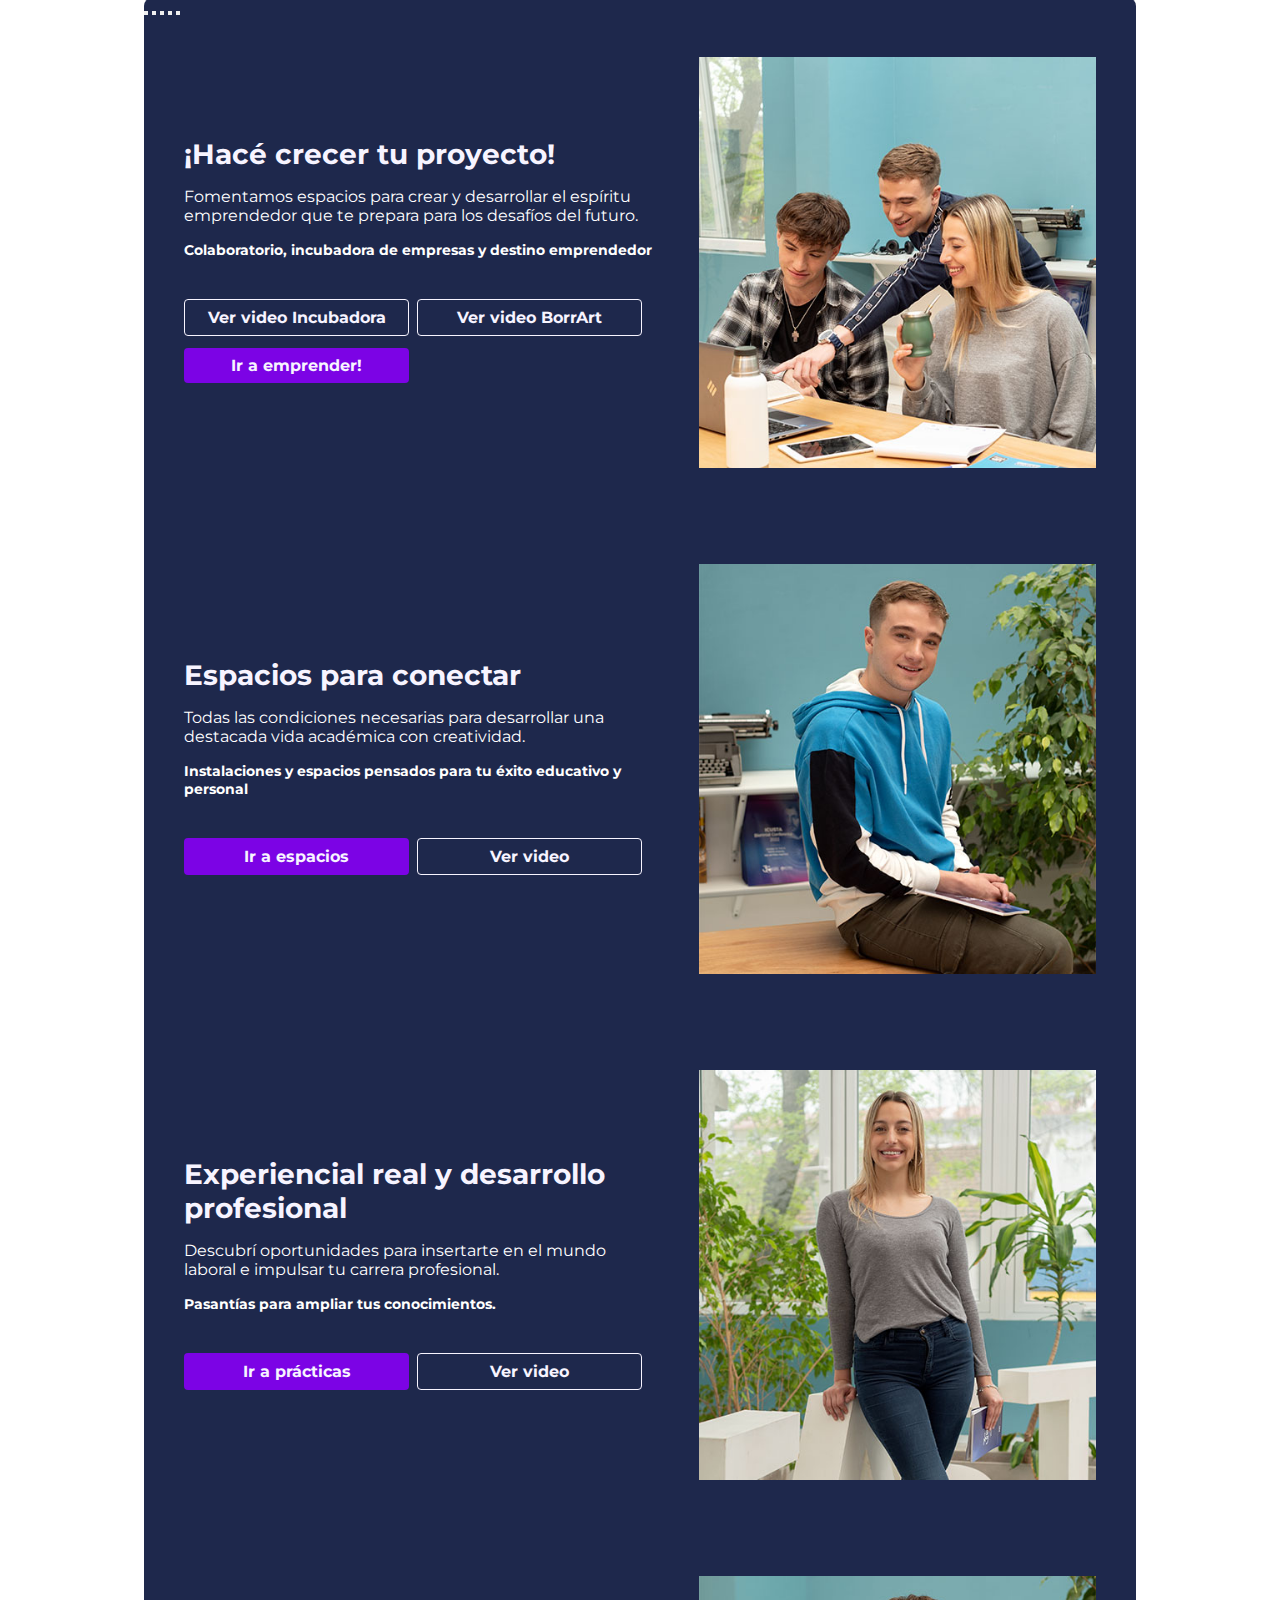
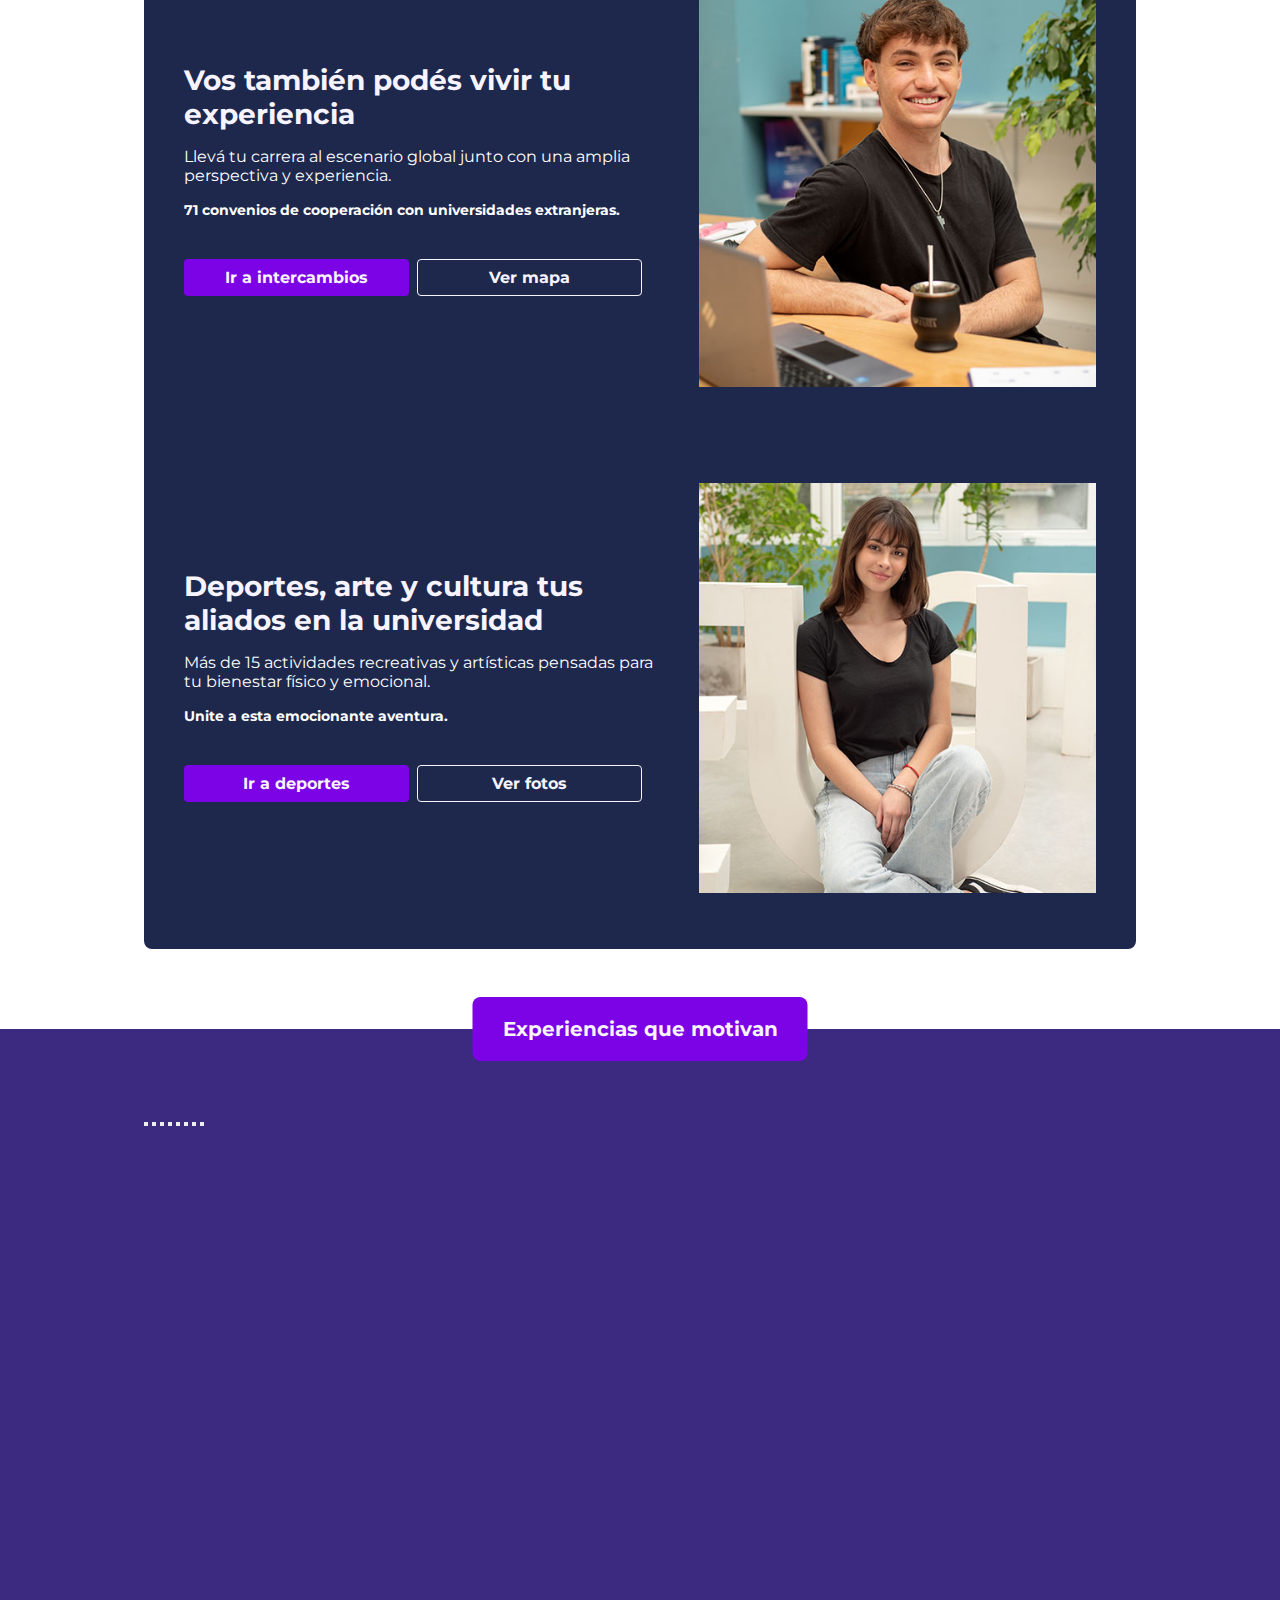
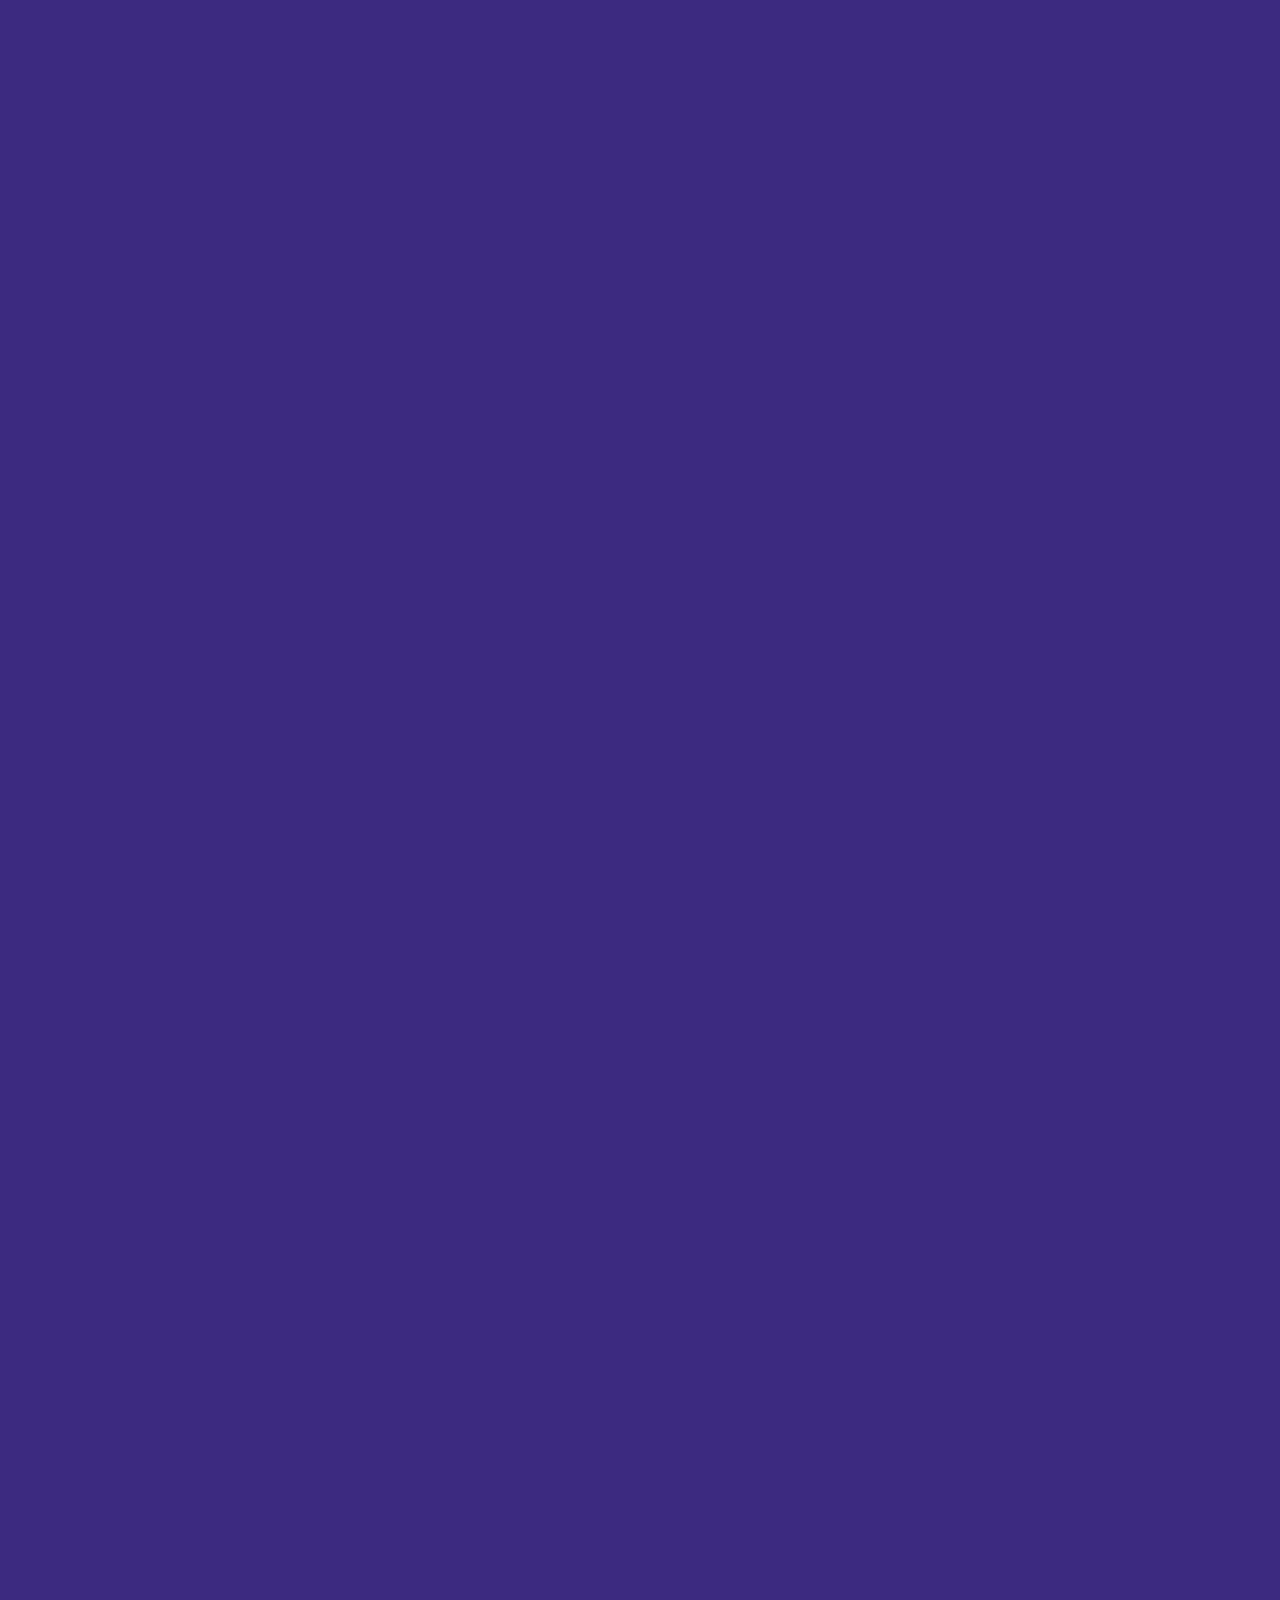
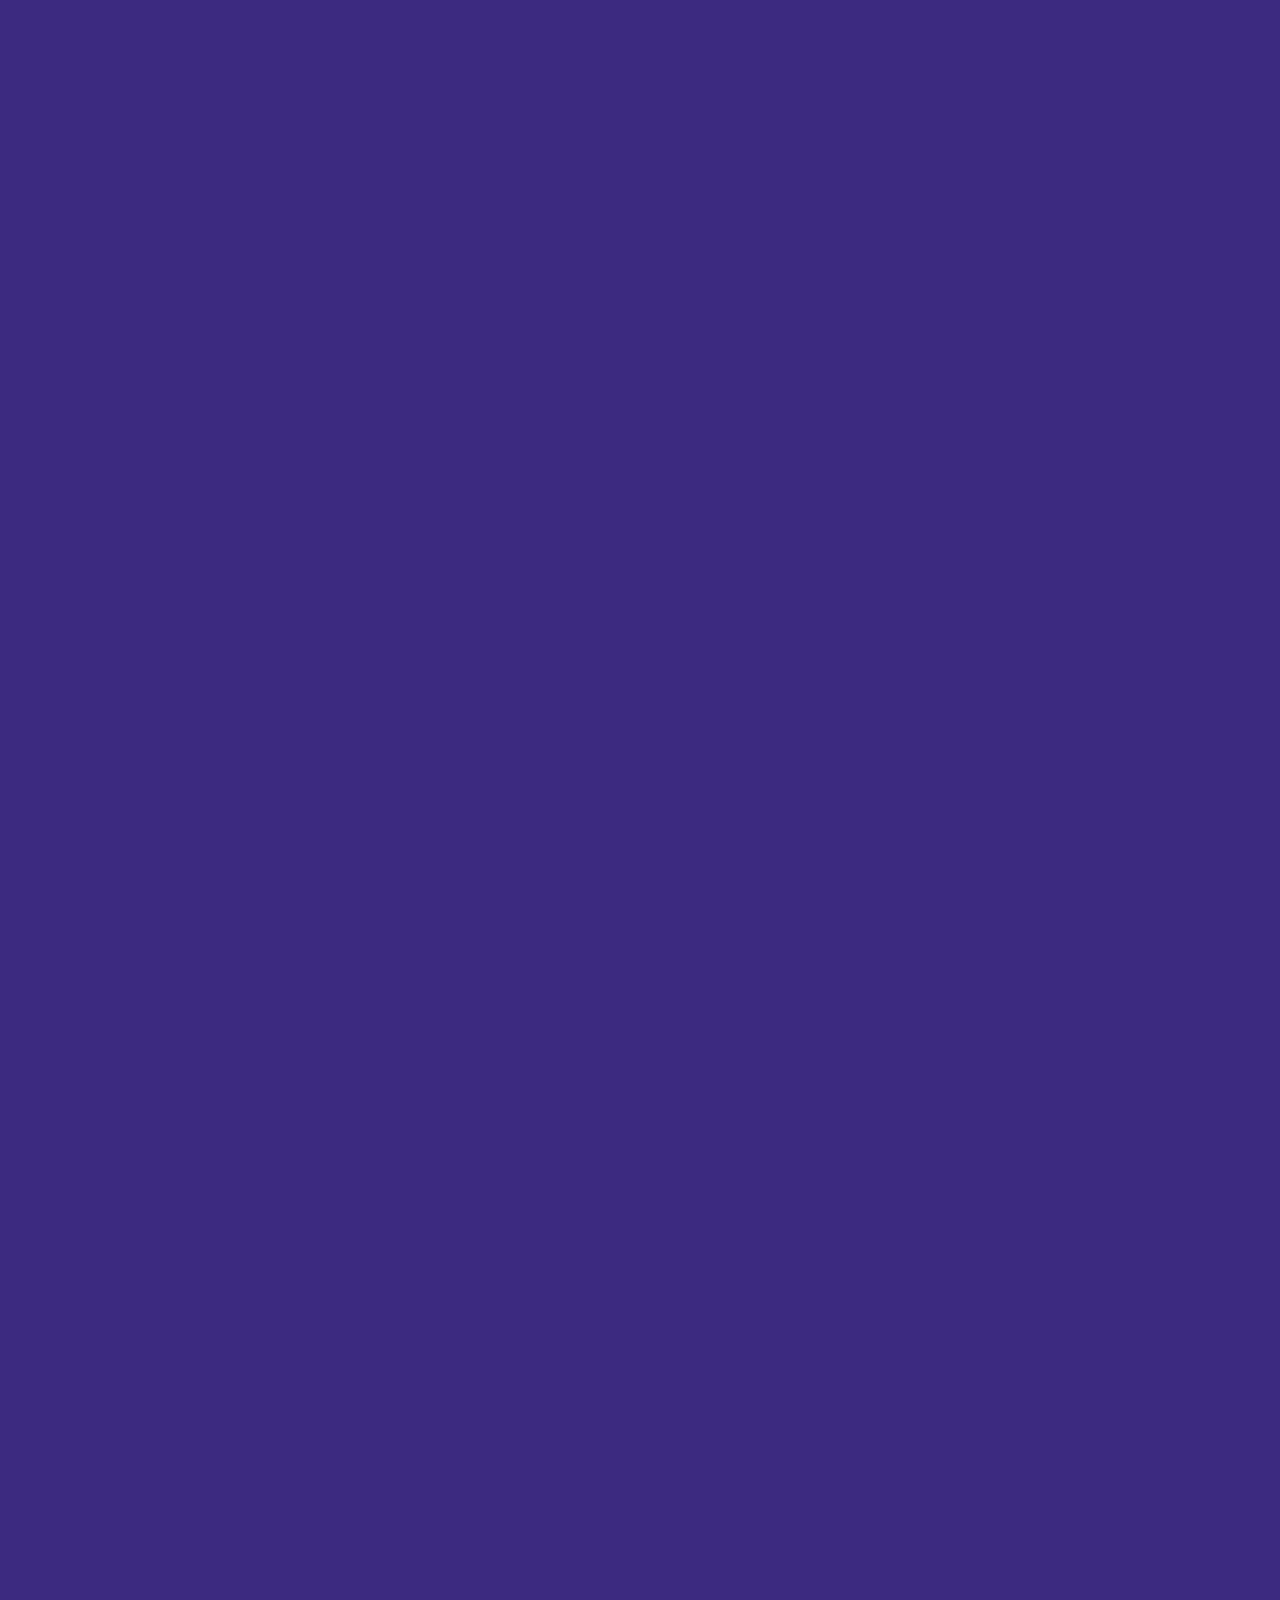
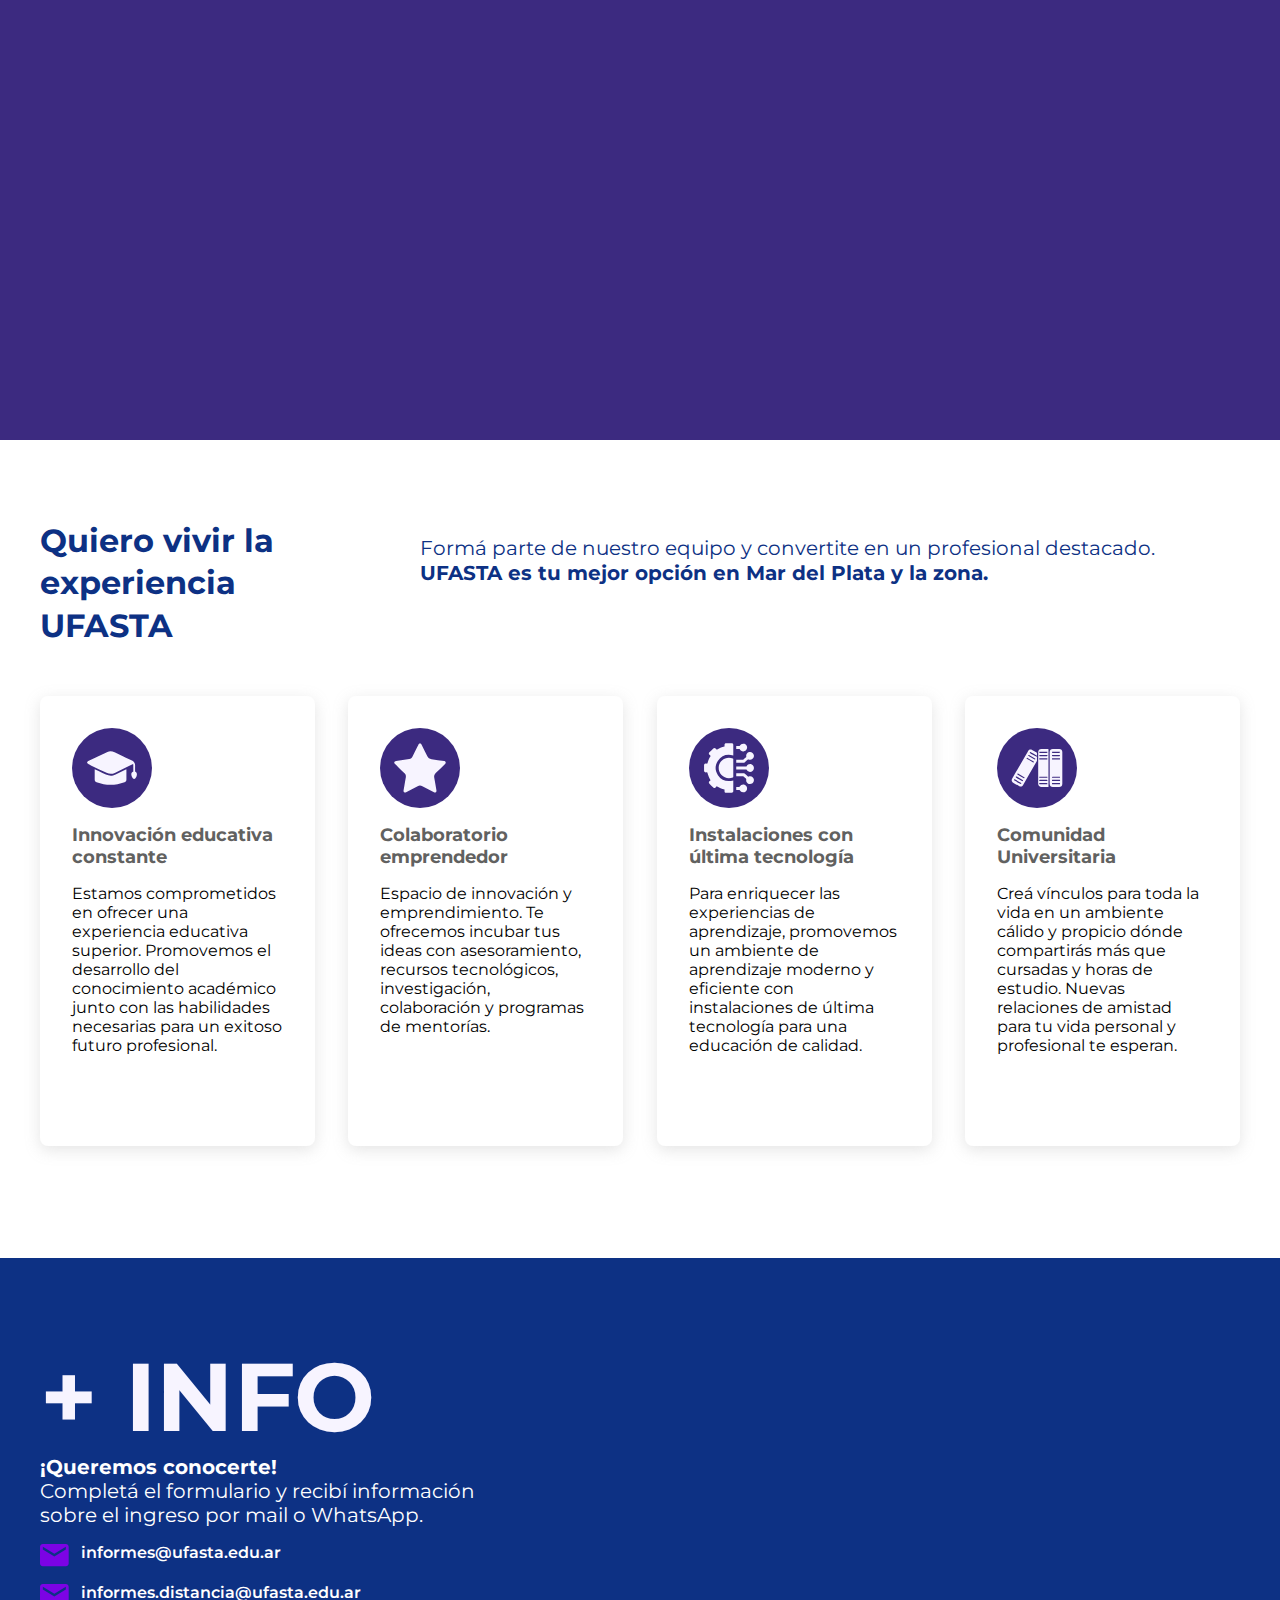
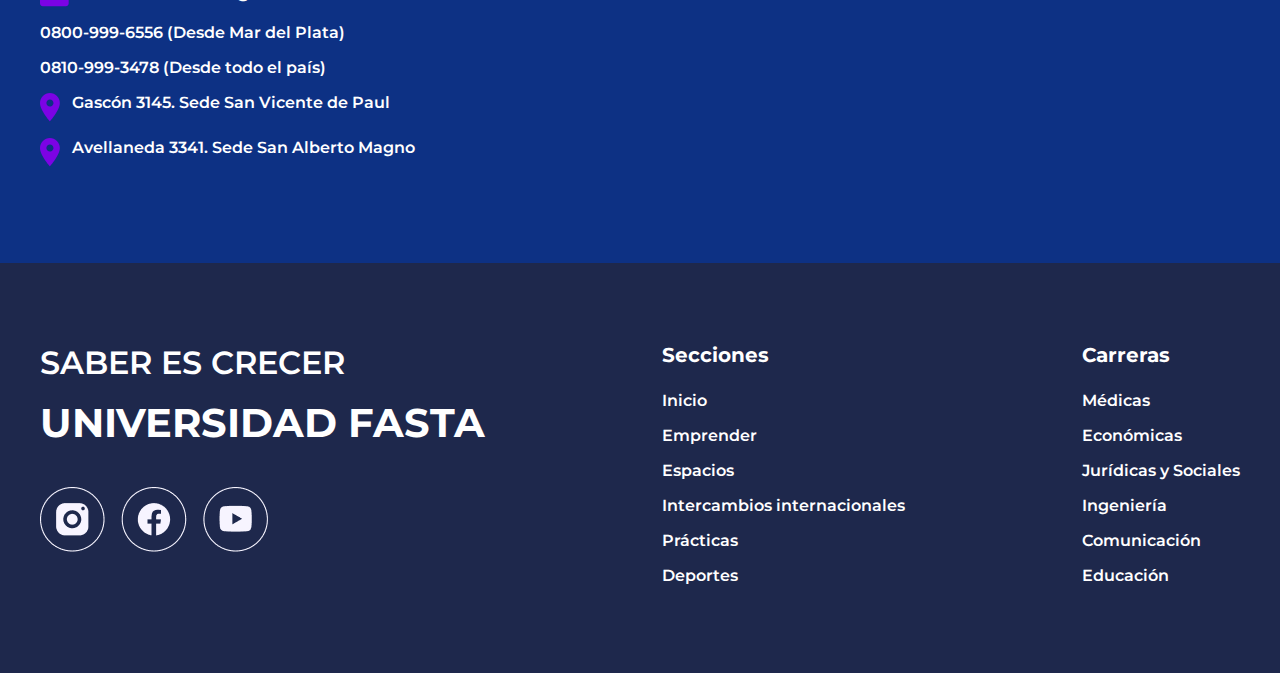
==== commit d6e158ce: "V2.3 I've added a Google px on every page, and also made some styling changes in the home page (incl" ====
--- a/index.html
+++ b/index.html
@@ -1,13 +1,27 @@
 <!DOCTYPE html>
-<html lang="en">
+<html lang="es">
   <head>
+    <!-- Google Tag Manager -->
+    <script>
+      (function (w, d, s, l, i) {
+        w[l] = w[l] || [];
+        w[l].push({ "gtm.start": new Date().getTime(), event: "gtm.js" });
+        var f = d.getElementsByTagName(s)[0],
+          j = d.createElement(s),
+          dl = l != "dataLayer" ? "&l=" + l : "";
+        j.async = true;
+        j.src = "https://www.googletagmanager.com/gtm.js?id=" + i + dl;
+        f.parentNode.insertBefore(j, f);
+      })(window, document, "script", "dataLayer", "GTM-NMFDNW9");
+    </script>
+    <!-- End Google Tag Manager -->
     <meta charset="UTF-8" />
     <meta http-equiv="X-UA-Compatible" content="IE=edge" />
     <meta name="viewport" content="width=device-width, initial-scale=1.0" />
-    <title>UFASTA Ingreso 2024 | Activá tu carrera</title>
+    <title>UFASTA Ingreso 2025 | Activá tu carrera</title>
     <meta
       name="description"
-      content="Liderá tu futuro en UFASTA. Más de 25 carreras presenciales. Anotate para el ingreso 2024."
+      content="Liderá tu futuro en UFASTA. Más de 25 carreras presenciales. Anotate para el ingreso 2025."
     />
     <link rel="icon" href="./media/favicon-32x32.png" />
     <link
@@ -24,10 +38,20 @@
     <link rel="stylesheet" type="text/css" href="css/styles.css" />
   </head>
   <body>
+    <!-- Google Tag Manager (noscript) -->
+    <noscript
+      ><iframe
+        src="https://www.googletagmanager.com/ns.html?id=GTM-NMFDNW9"
+        height="0"
+        width="0"
+        style="display: none; visibility: hidden"
+      ></iframe
+    ></noscript>
+    <!-- End Google Tag Manager (noscript) -->
     <header class="header">
       <nav class="navbar navbar-expand-xl fixed-top">
         <div class="container-fluid">
-          <a href="#">
+          <a href="https://www.ufasta.edu.ar/" target="_blank">
             <img
               src="./media/banner_01.png"
               class="nav-banner"
@@ -82,7 +106,7 @@
           <div class="hero__content-image">
             <img
               src="media/hero-image.png"
-              alt="Universidad FASTA Ingreso Abril 2024"
+              alt="Universidad FASTA Ingreso Abril 2025"
             />
           </div>
         </div>
@@ -220,14 +244,55 @@
             <div class="collapse" id="collapse__01">
               <div class="card card-body">
                 <ul>
-                  <li>Medicina</li>
-                  <li>Odontología</li>
-                  <li>Licenciatura en Nutrición</li>
-                  <li>Licenciatura en Kinesiología y Fisiatría</li>
-                  <li>Licenciatura en Fonoaudiología</li>
-                  <li>Especialización en Diagnóstico por imágenes</li>
-                  <li>Carrera de Posgrado</li>
-                  <li>Especialización en Medicina legal</li>
+                  <li>
+                    <a
+                      href="https://www.ufasta.edu.ar/ingreso/medicina-2/"
+                      target="_blank"
+                      >Medicina</a
+                    >
+                  </li>
+                  <li>
+                    <a
+                      href="https://www.ufasta.edu.ar/ingreso/odontologia/"
+                      target="_blank"
+                      >Odontología</a
+                    >
+                  </li>
+                  <li>
+                    <a
+                      href="https://www.ufasta.edu.ar/ingreso/nutricion/"
+                      target="_blank"
+                      >Licenciatura en Nutrición</a
+                    >
+                  </li>
+                  <li>
+                    <a
+                      href="https://www.ufasta.edu.ar/ingreso/licenciatura-en-kinesiologia/"
+                      target="_blank"
+                      >Licenciatura en Kinesiología y Fisiatría</a
+                    >
+                  </li>
+                  <li>
+                    <a
+                      href="https://www.ufasta.edu.ar/ingreso/licenciatura-en-fonoaudiologia/"
+                      target="_blank"
+                      >Licenciatura en Fonoaudiología</a
+                    >
+                  </li>
+                  <li>
+                    <a
+                      href="https://www.ufasta.edu.ar/ingreso/especializacion-en-diagnostico-por-imagenes/"
+                      target="_blank"
+                      >Especialización en Diagnóstico por imágenes</a
+                    >
+                  </li>
+                  <li>
+                    <a
+                      href="https://www.ufasta.edu.ar/ingreso/especializacion-en-medicina-legal-2/"
+                      target="_blank"
+                      >Especialización en Medicina legal</a
+                    >
+                  </li>
                 </ul>
               </div>
             </div>
@@ -251,10 +316,34 @@
             <div class="collapse" id="collapse__02">
               <div class="card card-body">
                 <ul>
-                  <li>Contador público</li>
-                  <li>Licenciatura en Recursos Humanos</li>
-                  <li>Tecnicatura Universitaria en Marketing</li>
-                  <li>Licenciatura en Administración de Empresas</li>
+                  <li>
+                    <a
+                      href="https://www.ufasta.edu.ar/ingreso/contador-publico/"
+                      target="_blank"
+                      >Contador público</a
+                    >
+                  </li>
+                  <li>
+                    <a
+                      href="https://www.ufasta.edu.ar/ingreso/licenciatura-en-recursos-humanos/"
+                      target="_blank"
+                      >Licenciatura en Recursos Humanos</a
+                    >
+                  </li>
+                  <li>
+                    <a
+                      href="https://www.ufasta.edu.ar/ingreso/tecnico-universitario-en-marketing/"
+                      target="_blank"
+                      >Tecnicatura Universitaria en Marketing</a
+                    >
+                  </li>
+                  <li>
+                    <a
+                      href="https://www.ufasta.edu.ar/ingreso/administracionpresencial/"
+                      target="_blank"
+                      >Licenciatura en Administración de Empresas</a
+                    >
+                  </li>
                 </ul>
               </div>
             </div>
@@ -278,9 +367,27 @@
             <div class="collapse" id="collapse__03">
               <div class="card card-body">
                 <ul>
-                  <li>Abogacía</li>
-                  <li>Licenciatura en Criminalística</li>
-                  <li>Martillero y Corredor Público e inmobiliario</li>
+                  <li>
+                    <a
+                      href="https://www.ufasta.edu.ar/ingreso/abogacia-presencial/"
+                      target="_blank"
+                      >Abogacía</a
+                    >
+                  </li>
+                  <li>
+                    <a
+                      href="https://www.ufasta.edu.ar/ingreso/licenciatura-en-criminalistica/"
+                      target="_blank"
+                      >Licenciatura en Criminalística</a
+                    >
+                  </li>
+                  <li>
+                    <a
+                      href="https://www.ufasta.edu.ar/ingreso/martillero-y-corredor-publico-presencial/"
+                      target="_blank"
+                      >Martillero y Corredor Público e inmobiliario</a
+                    >
+                  </li>
                 </ul>
               </div>
             </div>
@@ -301,8 +408,20 @@
             <div class="collapse" id="collapse__04">
               <div class="card card-body">
                 <ul>
-                  <li>Ingeniería en Informática</li>
-                  <li>Ingeniería Ambiental</li>
+                  <li>
+                    <a
+                      href="https://www.ufasta.edu.ar/ingreso/ingenieria-en-informatica-3/"
+                      target="_blank"
+                      >Ingeniería en Informática</a
+                    >
+                  </li>
+                  <li>
+                    <a
+                      href="https://www.ufasta.edu.ar/ingreso/ingenieria-ambiental/"
+                      target="_blank"
+                      >Ingeniería Ambiental</a
+                    >
+                  </li>
                 </ul>
               </div>
             </div>
@@ -326,8 +445,20 @@
             <div class="collapse" id="collapse__05">
               <div class="card card-body">
                 <ul>
-                  <li>Licenciatura en Comunicación Social</li>
-                  <li>Tecnicatura en Periodismo</li>
+                  <li>
+                    <a
+                      href="https://www.ufasta.edu.ar/ingreso/licenciatura-en-comunicacion-social/"
+                      target="_blank"
+                      >Licenciatura en Comunicación Social</a
+                    >
+                  </li>
+                  <li>
+                    <a
+                      href="https://www.ufasta.edu.ar/ingreso/tecnicatura-en-periodismo-2/"
+                      target="_blank"
+                      >Tecnicatura en Periodismo</a
+                    >
+                  </li>
                 </ul>
               </div>
             </div>
@@ -348,26 +479,53 @@
             <div class="collapse" id="collapse__06">
               <div class="card card-body">
                 <ul>
-                  <li>Profesorado en Educación Inicial</li>
-                  <li>Profesorado en Educación Primaria</li>
-                  <li>Profesorado y Licenciatura en Psicopedagogía</li>
-                  <li>Profesorado y Licenciatura en Cs. de la Educación</li>
-                  <li>
-                    Profesorado Universitario para Nivel Secundario y Superior
-                  </li>
-                  <li>Profesorado Universitario en Inglés</li>
+                  <li>
+                    <a
+                      href="https://www.ufasta.edu.ar/ingreso/profesorado-en-educacion-inicial/"
+                      target="_blank"
+                      >Profesorado en Educación Inicial</a
+                    >
+                  </li>
+                  <li>
+                    <a
+                      href="https://www.ufasta.edu.ar/ingreso/profesorado-en-educacion-primaria-2/"
+                      target="_blank"
+                      >Profesorado en Educación Primaria</a
+                    >
+                  </li>
+                  <li>
+                    <a
+                      href="https://www.ufasta.edu.ar/ingreso/profesorado-y-licenciatura-en-psicopedagogia/"
+                      target="_blank"
+                      >Profesorado y Licenciatura en Psicopedagogía</a
+                    >
+                  </li>
+                  <li>
+                    <a
+                      href="https://www.ufasta.edu.ar/ingreso/profesorado-y-licenciatura-en-ciencias-de-la-educacion/"
+                      target="_blank"
+                      >Profesorado y Licenciatura en Cs. de la Educación</a
+                    >
+                  </li>
+                  <li>
+                    <a
+                      href="https://www.ufasta.edu.ar/ingreso/profesorado-universitario-para-profesionales/"
+                      target="_blank"
+                      >Profesorado Universitario para Nivel Secundario y
+                      Superior</a
+                    >
+                  </li>
+                  <li>
+                    <a
+                      href="https://www.ufasta.edu.ar/ingreso/profesorado-universitario-en-ingles/"
+                      target="_blank"
+                      >Profesorado Universitario en Inglés</a
+                    >
+                  </li>
                 </ul>
               </div>
             </div>
           </div>
-        </div>
-        <div class="M3__content-button">
-          <a
-            href="https://www.ufasta.edu.ar/ingreso/carreras/"
-            target="_blank"
-            class="button-primary"
-            >Conocer carreras</a
-          >
         </div>
       </section>
       <section class="index__M4">
@@ -375,14 +533,14 @@
           <div class="M4__content-info">
             <p>Beneficio</p>
             <div>
-              <div class="discount-value">30</div>
+              <div class="discount-value">50</div>
               <div class="discount-percentage">
                 <span>%</span>
                 <span>OFF</span>
               </div>
             </div>
             <p>En tu <span>Matrícula</span></p>
-            <p>*Válido hasta el 30/11/2023</p>
+            <p>Válido hasta el 30/11/2024</p>
             <a href="#index-form" class="button-primary">Obtener beneficio</a>
           </div>
           <div class="M4__content-image">
@@ -851,7 +1009,7 @@
               let urlIframe =
                 "https://apps.ufasta.edu.ar/inscripciones/formconsulta/?origen=" +
                 origen +
-                "&carrera=%%carrera%%";
+                "&sede=F";
               //OBTIENE LA URL DE RETORNO EN BASE A LA CARRERA O LA FACULTAD SEGUN CORRESPONDA
               let urlRetorno = setRetURL("%%carrera%%");
 
--- a/css/styles.css
+++ b/css/styles.css
@@ -596,8 +596,6 @@
   -webkit-box-align: center;
       -ms-flex-align: center;
           align-items: center;
-  -webkit-box-shadow: 0px 4px 4px 0px rgba(181, 181, 181, 0.25);
-          box-shadow: 0px 4px 4px 0px rgba(181, 181, 181, 0.25);
   display: -webkit-box;
   display: -ms-flexbox;
   display: flex;
@@ -626,7 +624,7 @@
   font-weight: 700;
 }
 .index .index__M3 .M3__content-cards {
-  margin: 3rem auto;
+  margin: 3rem auto 0 auto;
   max-width: 1000px;
 }
 @media only screen and (min-width: 992px) {
@@ -716,12 +714,14 @@
   font-weight: bold; /* If you want it to be bold */
   display: inline-block; /* Needed to add space between the bullet and the text */
   width: 1em; /* Also needed for space (tweak if needed) */
-  margin-left: -1em; /* Also needed for space (tweak if needed) */
-}
-.index .index__M3 .M3__content-button .button-primary {
-  margin: 0 auto;
-  max-width: 275px;
-  text-decoration: underline;
+  margin-left: -1.25em; /* Also needed for space (tweak if needed) */
+}
+.index .index__M3 .M3__content-cards .card-body ul li > a {
+  color: inherit;
+  text-decoration: none;
+}
+.index .index__M3 .M3__content-cards .card-body ul li > a:hover {
+  color: #ff9a3e;
 }
 .index .index__M4 {
   background-color: #1e284c;
